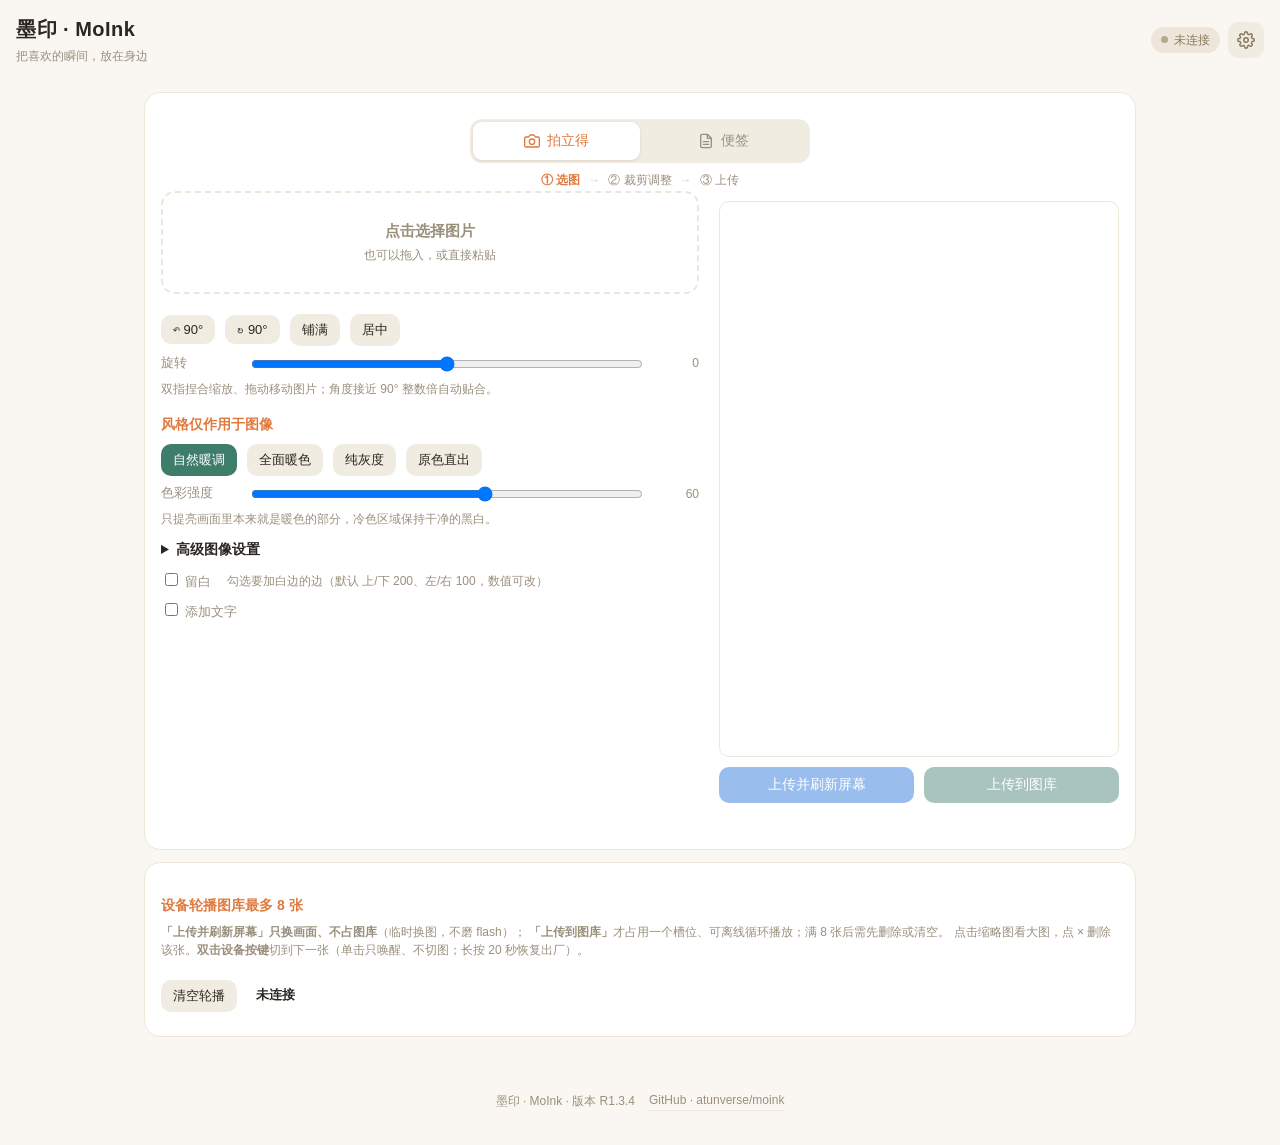
==== page/index.html @ 45a381b9 "图库大图预览新增「显示到屏幕」按钮 固件新增 POST /api/carousel/show?slot=N：校验序号后经显示队列投递， 由 display_task 异步切到指定一张（越界 404 /" ====
<!DOCTYPE html>
<html lang="zh-CN">
<head>
<meta charset="utf-8">
<meta name="viewport" content="width=device-width, initial-scale=1, viewport-fit=cover">
<meta name="moink-page-version" content="R1.3.4">
<title>墨印 · MoInk</title>
<style>
/* ===== Cropper.js v1.6.2 | MIT | https://github.com/fengyuanchen/cropperjs ===== */
/*!
 * Cropper.js v1.6.2
 * https://fengyuanchen.github.io/cropperjs
 *
 * Copyright 2015-present Chen Fengyuan
 * Released under the MIT license
 *
 * Date: 2024-04-21T07:43:02.731Z
 */.cropper-container{-webkit-touch-callout:none;direction:ltr;font-size:0;line-height:0;position:relative;-ms-touch-action:none;touch-action:none;-webkit-user-select:none;-moz-user-select:none;-ms-user-select:none;user-select:none}.cropper-container img{backface-visibility:hidden;display:block;height:100%;image-orientation:0deg;max-height:none!important;max-width:none!important;min-height:0!important;min-width:0!important;width:100%}.cropper-canvas,.cropper-crop-box,.cropper-drag-box,.cropper-modal,.cropper-wrap-box{bottom:0;left:0;position:absolute;right:0;top:0}.cropper-canvas,.cropper-wrap-box{overflow:hidden}.cropper-drag-box{background-color:#fff;opacity:0}.cropper-modal{background-color:#000;opacity:.5}.cropper-view-box{display:block;height:100%;outline:1px solid #39f;outline-color:rgba(51,153,255,.75);overflow:hidden;width:100%}.cropper-dashed{border:0 dashed #eee;display:block;opacity:.5;position:absolute}.cropper-dashed.dashed-h{border-bottom-width:1px;border-top-width:1px;height:33.33333%;left:0;top:33.33333%;width:100%}.cropper-dashed.dashed-v{border-left-width:1px;border-right-width:1px;height:100%;left:33.33333%;top:0;width:33.33333%}.cropper-center{display:block;height:0;left:50%;opacity:.75;position:absolute;top:50%;width:0}.cropper-center:after,.cropper-center:before{background-color:#eee;content:" ";display:block;position:absolute}.cropper-center:before{height:1px;left:-3px;top:0;width:7px}.cropper-center:after{height:7px;left:0;top:-3px;width:1px}.cropper-face,.cropper-line,.cropper-point{display:block;height:100%;opacity:.1;position:absolute;width:100%}.cropper-face{background-color:#fff;left:0;top:0}.cropper-line{background-color:#39f}.cropper-line.line-e{cursor:ew-resize;right:-3px;top:0;width:5px}.cropper-line.line-n{cursor:ns-resize;height:5px;left:0;top:-3px}.cropper-line.line-w{cursor:ew-resize;left:-3px;top:0;width:5px}.cropper-line.line-s{bottom:-3px;cursor:ns-resize;height:5px;left:0}.cropper-point{background-color:#39f;height:5px;opacity:.75;width:5px}.cropper-point.point-e{cursor:ew-resize;margin-top:-3px;right:-3px;top:50%}.cropper-point.point-n{cursor:ns-resize;left:50%;margin-left:-3px;top:-3px}.cropper-point.point-w{cursor:ew-resize;left:-3px;margin-top:-3px;top:50%}.cropper-point.point-s{bottom:-3px;cursor:s-resize;left:50%;margin-left:-3px}.cropper-point.point-ne{cursor:nesw-resize;right:-3px;top:-3px}.cropper-point.point-nw{cursor:nwse-resize;left:-3px;top:-3px}.cropper-point.point-sw{bottom:-3px;cursor:nesw-resize;left:-3px}.cropper-point.point-se{bottom:-3px;cursor:nwse-resize;height:20px;opacity:1;right:-3px;width:20px}@media (min-width:768px){.cropper-point.point-se{height:15px;width:15px}}@media (min-width:992px){.cropper-point.point-se{height:10px;width:10px}}@media (min-width:1200px){.cropper-point.point-se{height:5px;opacity:.75;width:5px}}.cropper-point.point-se:before{background-color:#39f;bottom:-50%;content:" ";display:block;height:200%;opacity:0;position:absolute;right:-50%;width:200%}.cropper-invisible{opacity:0}.cropper-bg{background-image:url("[data-uri]")}.cropper-hide{display:block;height:0;position:absolute;width:0}.cropper-hidden{display:none!important}.cropper-move{cursor:move}.cropper-crop{cursor:crosshair}.cropper-disabled .cropper-drag-box,.cropper-disabled .cropper-face,.cropper-disabled .cropper-line,.cropper-disabled .cropper-point{cursor:not-allowed}
:root{ --bg:#faf7f2; --card:#fff; --line:#eee6da; --ink:#2b2620; --mut:#9a8f7d;
       --acc:#e07a3f; --acc2:#3f7d6b; --ok:#2e7d4f; --err:#c0392b; }
*{ box-sizing:border-box; }
html,body{ margin:0; padding:0; }
body{ background:var(--bg); color:var(--ink);
      font-family:-apple-system,'PingFang SC','Microsoft YaHei','Noto Sans CJK SC',sans-serif;
      font-size:15px; line-height:1.55; -webkit-text-size-adjust:100%; }
header{ display:flex; align-items:center; justify-content:space-between; gap:10px;
        padding:14px 16px 8px; }
header h1{ margin:0; font-size:20px; font-weight:700; letter-spacing:.5px; }
header .sub{ margin-top:2px; font-size:12px; color:var(--mut); }
#hdrBrand{ min-width:0; }
#hdrL,#hdrR{ display:flex; align-items:center; gap:8px; min-width:0; }
.iconbtn{ width:36px; height:36px; padding:0; flex-shrink:0; display:inline-flex;
          align-items:center; justify-content:center; background:#f1ece1;
          color:#8a7a5c; border-radius:10px; }
#backBtn{ width:auto; height:36px; padding:0 14px 0 10px; gap:6px;
          background:#f1ece1; color:var(--ink); }
#backBtn b{ font-size:14px; font-weight:600; }
#conn{ display:inline-flex; align-items:center; gap:6px; padding:4px 10px;
       border-radius:99px; font-size:12px; background:#eee6da; color:#8a7a5c;
       white-space:nowrap; flex-shrink:0; }
#conn::before{ content:""; width:7px; height:7px; border-radius:50%;
               background:#b4a88f; flex-shrink:0; }
#conn.ok{ background:#e3f2e8; color:var(--ok); }
#conn.ok::before{ background:var(--ok); }
main{ max-width:640px; margin:0 auto; padding:6px 14px 40px; }
footer#appFoot{ max-width:640px; margin:0 auto; padding:2px 14px 34px;
                display:flex; align-items:center; justify-content:center; gap:14px;
                flex-wrap:wrap; font-size:12px; color:var(--mut); }
footer#appFoot b{ font-weight:400; }
footer#appFoot a{ color:var(--mut); text-decoration:none;
                  border-bottom:1px solid var(--line); padding-bottom:1px; }
footer#appFoot a:active,footer#appFoot a:hover{ color:var(--acc); border-bottom-color:var(--acc); }
.card{ background:var(--card); border:1px solid var(--line); border-radius:16px;
       padding:16px; margin:12px 0; }
.card h2{ margin:0 0 12px; font-size:16px; font-weight:700; }
.card h2 .tag{ font-size:11px; color:var(--mut); font-weight:400; margin-left:6px; }
.row{ display:flex; align-items:center; gap:10px; margin:8px 0; flex-wrap:wrap; }
.row label{ font-size:13px; color:var(--mut); min-width:56px; }
.hint{ font-size:12px; color:var(--mut); margin:6px 0; }
button{ font-family:inherit; cursor:pointer; border:none; border-radius:10px;
        background:var(--acc); color:#fff; font-size:14px; padding:9px 16px; }
button.mini{ background:#f1ece1; color:var(--ink); padding:7px 12px; font-size:13px; }
button.sec{ background:var(--acc2); }
button.danger{ background:var(--err); }
button:disabled{ opacity:.45; cursor:default; }
#modes{ display:flex; background:#f1ece1; border-radius:12px; padding:3px;
        max-width:340px; margin:10px auto 2px; }
#modes .mode{ flex:1; display:flex; align-items:center; justify-content:center; gap:7px;
              background:transparent; color:var(--mut); padding:10px 0;
              font-size:14px; border-radius:9px; }
#modes .mode.on{ background:#fff; color:var(--acc); box-shadow:0 1px 3px rgba(75,55,30,.12); }
#modes .mode svg{ flex-shrink:0; }
#steps{ display:flex; align-items:center; justify-content:center; gap:8px;
        margin:8px 0 2px; font-size:12px; color:var(--mut); flex-wrap:wrap; }
#steps span.on{ color:var(--acc); font-weight:600; }
#steps i{ font-style:normal; color:#d9cfbf; }
.infoGrid{ display:grid; grid-template-columns:1fr 1fr; gap:8px; margin:6px 0 4px; }
.infoGrid>div{ background:#faf6ee; border-radius:10px; padding:8px 11px; }
.infoGrid span{ display:block; font-size:11px; color:var(--mut); }
.infoGrid b{ font-size:13.5px; }
#editorGrid{ min-width:0; }
#editLeft,#editRight{ min-width:0; }
@media (min-width:900px){
  main{ max-width:1020px; }
  #editorGrid{ display:grid; grid-template-columns:minmax(0,1fr) 400px;
               gap:20px; align-items:start; }
  #editRight{ position:sticky; top:10px; }
  #prev{ max-width:340px; }
}
button.preset{ background:#f1ece1; color:var(--ink); padding:7px 12px; font-size:13px; }
button.preset.on{ background:var(--acc2); color:#fff; }
h3{ margin:16px 0 6px; font-size:14px; color:var(--acc); }
input[type=text],input[type=password],input[type=number],select,textarea{
  font-family:inherit; font-size:14px; border:1px solid var(--line); border-radius:10px;
  padding:8px 10px; background:#fff; color:var(--ink); }
textarea{ width:100%; min-height:84px; resize:vertical; }
input[type=range]{ flex:1; min-width:120px; }
input[type=file]{ font-size:13px; }
#drop{ position:relative; overflow:hidden; border:2px dashed var(--line); border-radius:14px;
       padding:26px 16px; text-align:center; color:var(--mut); cursor:pointer; }
#drop.has{ border-style:solid; border-color:#d9cfbf; }
#file{ position:absolute; inset:0; width:100%; height:100%; opacity:0; cursor:pointer; }
#filerow{ display:flex; align-items:center; gap:10px; margin-top:10px; }
#refile{ display:inline-block; background:#f1ece1; color:var(--ink); border-radius:10px;
         padding:7px 12px; font-size:13px; cursor:pointer; white-space:nowrap; }
#browserFallback{ display:none; }
#browserFallback.show{ display:block; }
#openBrowser{ display:block; margin:8px 0 0; border-radius:10px; padding:9px 12px;
              background:var(--acc2); color:#fff; text-align:center; text-decoration:none; font-size:13px; }
#thumb{ width:56px; height:40px; object-fit:cover; border-radius:8px; border:1px solid var(--line); }
#fname{ font-size:12px; color:var(--mut); flex:1; word-break:break-all; }
#cropWrap{ margin:10px 0; border-radius:12px; overflow:hidden; background:#eee6da; }
#cropImg{ display:block; max-width:100%; }
#prevWrap{ position:relative; width:fit-content; max-width:100%; margin:10px auto; }
#objLayer{ position:absolute; left:0; top:0; width:100%; height:100%; pointer-events:none; overflow:hidden; }
.tobj{ position:absolute; pointer-events:auto; cursor:move; white-space:pre-wrap;
       text-align:center; line-height:1.35; transform-origin:center center; touch-action:none;
       color:transparent; }
.tobj.sel{ outline:1.5px dashed var(--acc); outline-offset:2px; }
.tobj .hnd{ position:absolute; width:26px; height:26px; border-radius:50%;
            background:var(--acc); border:2px solid #fff; box-sizing:border-box;
            touch-action:none; }
.tobj .h-s{ right:-13px; bottom:-13px; cursor:nwse-resize; }
.tobj .h-r{ right:-13px; top:-13px; cursor:grab; }
.tobj .h-w{ left:-13px; bottom:-13px; cursor:ew-resize; }
.tobj .h-del{ left:-13px; top:-13px; cursor:pointer; background:#e5484d; }
.tobj .hnd::after{ font-style:normal; position:absolute; inset:0; color:#fff;
                   font-size:13px; line-height:22px; text-align:center; }
.tobj .h-s::after{ content:"\2198"; }
.tobj .h-r::after{ content:"\21BB"; font-size:15px; }
.tobj .h-w::after{ content:"\2194"; }
.tobj .h-del::after{ content:"\00D7"; font-weight:700; }
.padGrid{ display:grid; grid-template-columns:repeat(4,1fr); gap:8px; margin:6px 0; }
.padGrid label{ font-size:12.5px; color:var(--mut); display:flex; align-items:center; justify-content:center; gap:5px; background:#faf6ef; border:1px solid #eee5d8; border-radius:10px; padding:7px 4px; }
.padGrid input[type=number]{ width:100%; min-width:0; padding:5px 4px; box-sizing:border-box; }
.padGrid input[type=checkbox]{ margin:0; flex:none; }
@media (max-width:520px){ .padGrid{ grid-template-columns:repeat(2,1fr); } }
.row .pair{ display:inline-flex; align-items:center; gap:6px; white-space:nowrap; }
#prev{ display:block; width:100%; max-width:420px; margin:0 auto; border:1px solid var(--line);
       border-radius:10px; background:#fff; }
#stathint{ font-size:12px; color:var(--mut); text-align:center; margin:4px 0; }
#msg{ margin:10px 0 0; font-size:13.5px; min-height:20px; }
#msg.ok{ color:var(--ok); } #msg.err{ color:var(--err); }
body.workLocked{ overflow:hidden; touch-action:none; }
body.workLocked > :not(#workLoading){ pointer-events:none!important; user-select:none; }
#workLoading{ position:fixed; top:0; right:0; bottom:0; left:0; width:100vw; height:100vh;
              z-index:2147483647; display:none; align-items:center; justify-content:center;
              background:rgba(247,243,234,.9); -webkit-backdrop-filter:blur(2px);
              backdrop-filter:blur(2px); pointer-events:none; touch-action:none; }
#workLoading.show{ display:flex; pointer-events:auto; }
#workLoading .box{ min-width:180px; max-width:80vw; padding:18px 22px; border:1px solid var(--line);
                   border-radius:14px; background:#fff; box-shadow:0 8px 30px rgba(75,55,30,.16);
                   display:flex; align-items:center; justify-content:center; gap:12px;
                   color:var(--ink); font-size:14px; font-weight:600; }
#workLoading .spin{ width:20px; height:20px; flex:none; border:3px solid #eadfce;
                    border-top-color:var(--acc); border-radius:50%; animation:workSpin .8s linear infinite; }
@keyframes workSpin{ to{ transform:rotate(360deg); } }
@media (prefers-reduced-motion:reduce){ #workLoading .spin{ animation:none; } }
/* R1.1.3（FB-014）：设置项就地保存状态 —— 保存成功/失败都必须看得见。 */
.savestate{ display:inline-flex; align-items:center; margin:0; padding:3px 9px;
            border-radius:99px; font-size:12.5px; font-weight:700; line-height:1.35; }
.savestate:empty{ display:none; }
.savestate.busy{ background:#f1ece1; color:var(--mut); }
.savestate.ok{ background:#e3f2e8; color:var(--ok); }
.savestate.warn{ background:#fdf1dc; color:#a5701a; }
.savestate.err{ background:#fbe4e1; color:var(--err); }
#bar,#bar2{ display:none; height:8px; background:#eee6da; border-radius:99px; overflow:hidden; margin:10px 0; }
#fill,#fill2{ height:100%; width:0; background:var(--acc); border-radius:99px; transition:width .15s; }
.stat{ display:flex; justify-content:space-between; font-size:13.5px; padding:5px 0;
       border-bottom:1px dashed var(--line); }
.stat:last-child{ border-bottom:none; }
.stat b{ font-weight:600; }
.stat .k{ color:var(--mut); }
details{ margin:10px 0; }
details summary{ cursor:pointer; font-weight:600; font-size:14px; color:var(--ink); }
.slider{ display:flex; align-items:center; gap:10px; margin:6px 0; }
.slider label{ font-size:12.5px; color:var(--mut); width:78px; flex-shrink:0; }
.slider output{ font-size:12px; color:var(--mut); width:44px; text-align:right; }
.dmark{ display:inline-block; margin-left:6px; font-size:11px; color:var(--acc2);
  cursor:pointer; padding:0 3px; border-radius:3px; user-select:none; }
.dmark:hover{ background:rgba(0,0,0,.06); }
.dmark.off{ visibility:hidden; }
@media (max-width:480px){ .slider label{ width:66px; } }
.galGrid{ display:grid; grid-template-columns:repeat(8,1fr); gap:6px; margin:10px 0; }
.galCell{ position:relative; background:#f3efe6; border:1px solid #ddd; border-radius:4px;
  overflow:hidden; aspect-ratio:138/192; cursor:pointer; }
.galCell canvas{ width:100%; height:100%; display:block; image-rendering:pixelated; }
.galCell img{ width:100%; height:100%; display:block; object-fit:cover; }
.galCell.cur{ outline:2px solid var(--ok,#2e8b57); outline-offset:1px; }
.galDel{ position:absolute; top:1px; right:1px; width:14px; height:14px;
  display:flex; align-items:center; justify-content:center;
  padding:0; margin:0; line-height:1; border:0; border-radius:50%;
  box-sizing:border-box; background:rgba(0,0,0,.55); color:#fff;
  font-size:10px; cursor:pointer; }
.galDel:disabled{ opacity:.35; cursor:default; }
.galEmpty{ display:flex; align-items:center; justify-content:center; color:#c4bda9;
  font-size:10px; border:1px dashed #d5ceba; border-radius:4px; aspect-ratio:138/192; }
#prevOverlay{ position:fixed; inset:0; background:rgba(0,0,0,.85); z-index:99;
  display:flex; flex-direction:column; align-items:center; justify-content:center; gap:12px; }
#prevCanvas{ max-width:92vw; max-height:78vh; background:#fff; border-radius:4px; }
.prevBar{ display:flex; gap:10px; }
</style>
</head>
<body>
<!-- R1.3.1 大图预览层：必须在所有 <script> 之前，图库 JS 顶层绑定 $("prevClose")/$("prevOverlay") 依赖它先存在 -->
<div id="prevOverlay" style="display:none">
  <canvas id="prevCanvas"></canvas>
  <div class="prevBar">
    <button id="prevShow">显示到屏幕</button>
    <button class="mini" id="prevClose">关闭预览</button>
  </div>
  <span class="savestate" id="prevmsg"></span>
</div>

<div id="workLoading" aria-hidden="true">
  <div class="box" role="status" aria-live="polite"><span class="spin"></span><span id="workLoadingText">正在处理…</span></div>
</div>

<header>
  <div id="hdrL">
    <div id="hdrBrand">
      <h1>墨印 · MoInk</h1>
      <div class="sub">把喜欢的瞬间，放在身边</div>
    </div>
    <button class="iconbtn" id="backBtn" style="display:none" aria-label="返回创作">
      <svg width="17" height="17" viewBox="0 0 24 24" fill="none" stroke="currentColor" stroke-width="2" stroke-linecap="round" stroke-linejoin="round"><path d="M19 12H5"/><path d="M12 19l-7-7 7-7"/></svg><b>设备设置</b>
    </button>
  </div>
  <div id="hdrR">
    <div id="conn">未连接</div>
    <button class="iconbtn" id="gearBtn" aria-label="设备设置" title="设备设置">
      <svg width="18" height="18" viewBox="0 0 24 24" fill="none" stroke="currentColor" stroke-width="2" stroke-linecap="round" stroke-linejoin="round"><circle cx="12" cy="12" r="3"/><path d="M19.4 15a1.65 1.65 0 0 0 .33 1.82l.06.06a2 2 0 1 1-2.83 2.83l-.06-.06a1.65 1.65 0 0 0-1.82-.33 1.65 1.65 0 0 0-1 1.51V21a2 2 0 1 1-4 0v-.09a1.65 1.65 0 0 0-1-1.51 1.65 1.65 0 0 0-1.82.33l-.06.06a2 2 0 1 1-2.83-2.83l.06-.06a1.65 1.65 0 0 0 .33-1.82 1.65 1.65 0 0 0-1.51-1H3a2 2 0 1 1 0-4h.09a1.65 1.65 0 0 0 1.51-1 1.65 1.65 0 0 0-.33-1.82l-.06-.06a2 2 0 1 1 2.83-2.83l.06.06a1.65 1.65 0 0 0 1.82.33h.09a1.65 1.65 0 0 0 1-1.51V3a2 2 0 1 1 4 0v.09a1.65 1.65 0 0 0 1 1.51h.09a1.65 1.65 0 0 0 1.82-.33l.06-.06a2 2 0 1 1 2.83 2.83l-.06.06a1.65 1.65 0 0 0-.33 1.82v.09a1.65 1.65 0 0 0 1.51 1H21a2 2 0 1 1 0 4h-.09a1.65 1.65 0 0 0-1.51 1z"/></svg>
    </button>
  </div>
</header>

<main>

  <div id="tab-image">
  <!-- ================= 图像 ================= -->
  <section class="card">

    <div id="modes">
      <button class="mode on" data-m="0"><svg width="16" height="16" viewBox="0 0 24 24" fill="none" stroke="currentColor" stroke-width="2" stroke-linecap="round" stroke-linejoin="round"><path d="M23 19a2 2 0 0 1-2 2H3a2 2 0 0 1-2-2V8a2 2 0 0 1 2-2h4l2-3h6l2 3h4a2 2 0 0 1 2 2z"/><circle cx="12" cy="13" r="4"/></svg>拍立得</button>
      <button class="mode" data-m="1"><svg width="16" height="16" viewBox="0 0 24 24" fill="none" stroke="currentColor" stroke-width="2" stroke-linecap="round" stroke-linejoin="round"><path d="M14 2H6a2 2 0 0 0-2 2v16a2 2 0 0 0 2 2h12a2 2 0 0 0 2-2V8z"/><path d="M14 2v6h6"/><path d="M16 13H8"/><path d="M16 17H8"/></svg>便签</button>
    </div>
    <div id="steps"><span class="on">① 选图</span><i>→</i><span>② 裁剪调整</span><i>→</i><span>③ 上传</span></div>

    <div id="editorGrid"><div id="editLeft">
    <div id="pickCard">
      <div id="drop"><b>点击选择图片</b><br><span style="font-size:12px">也可以拖入，或直接粘贴</span>
        <input type="file" id="file" accept="image/*" aria-label="选择图片">
      </div>
      <div id="browserFallback">
        <div class="hint">当前弹出页无法选择照片，请转到系统自带浏览器打开192.168.4.1继续。</div>
        <a id="openBrowser" href="intent://192.168.4.1/#Intent;scheme=http;action=android.intent.action.VIEW;category=android.intent.category.BROWSABLE;S.browser_fallback_url=http%3A%2F%2F192.168.4.1%2F;end">在系统浏览器中选择照片</a>
      </div>
      <div id="filerow" style="display:none">
        <img id="thumb" alt="">
        <span id="fname"></span>
        <label id="refile" for="file">换图</label>
      </div>

      <div id="cropCard">
        <div id="cropWrap"><img id="cropImg" alt=""></div>
        <div class="row">
          <button class="mini" id="rotL">&#8630; 90&deg;</button>
          <button class="mini" id="rotStep">&#8635; 90&deg;</button>
          <button class="mini" id="cropMax">铺满</button>
          <button class="mini" id="cropCenter">居中</button>
        </div>
        <div class="slider">
          <label>旋转</label>
          <input type="range" id="rotRange" min="-180" max="180" value="0" step="1">
          <output id="o-rot">0</output>
        </div>
        <div class="hint">双指捏合缩放、拖动移动图片；角度接近 90&deg; 整数倍自动贴合。</div>
      </div>
    </div>

      <div id="styleCard">
    <h3>风格<span class="tag">仅作用于图像</span></h3>

    <div class="row" id="presets">
      <button class="preset on" data-m="natural">自然暖调</button>
      <button class="preset" data-m="adaptive">全面暖色</button>
      <button class="preset" data-m="gray">纯灰度</button>
      <button class="preset" data-m="naive">原色直出</button>
    </div>

    <div class="slider">
      <label id="coreLab">色彩强度</label>
      <input type="range" id="core" min="0" max="100" value="60">
      <output id="o-core">60</output>
    </div>
    <div class="hint" id="coreHint"></div>

    <details id="adv">
      <summary>高级图像设置</summary>
      <div class="hint" id="advnote"></div>
      <div id="ctrls"></div>
      <div class="row">
        <label>抖动</label>
        <select id="dmode">
          <option value="fs">Floyd-Steinberg</option>
          <option value="stucki">Stucki</option>
          <option value="jarvis">Jarvis</option>
          <option value="burkes">Burkes</option>
          <option value="sierra">Sierra Lite</option>
          <option value="atkinson">Atkinson</option>
          <option value="bayer">Bayer 8×8</option>
          <option value="none">无抖动</option>
        </select>
        <label>色域</label>
        <select id="space"><option value="std">标准</option><option value="linear">线性光</option><option value="srgb">sRGB</option></select>
        <label><input type="checkbox" id="levels" checked> 自动色阶</label>
      </div>
      <div class="hint" id="dmodeHint" style="margin:2px 0 6px"></div>
      <button class="mini" id="resetAdv">恢复默认参数</button>
    </details>
      </div>
      <div id="padCard" style="display:none">
        <div class="row"><label><input type="checkbox" id="padOn"> 留白</label>
          <span class="hint" style="margin:0">勾选要加白边的边（默认 上/下 200、左/右 100，数值可改）</span></div>
        <div class="padGrid" id="padGrid" style="display:none">
          <label><input type="checkbox" id="padTOn"> 上 <input type="number" id="padT" min="0" max="300" value="200"> px</label>
          <label><input type="checkbox" id="padBOn"> 下 <input type="number" id="padB" min="0" max="300" value="200"> px</label>
          <label><input type="checkbox" id="padLOn"> 左 <input type="number" id="padL" min="0" max="300" value="100"> px</label>
          <label><input type="checkbox" id="padROn"> 右 <input type="number" id="padR" min="0" max="300" value="100"> px</label>
        </div>
      </div>

      <div id="textCard">
        <div class="row" id="textOnRow" style="display:none">
          <label><input type="checkbox" id="textOn"> 添加文字</label>
        </div>
        <div id="textPanel" style="display:none">
          <textarea id="txt" autocomplete="off" placeholder="输入文字，点「＋ 添加」上屏；选中文字框后可在此直接修改"></textarea>
          <div class="row">
            <button class="mini" id="objAdd">＋ 添加</button>
            <button class="mini" id="objDel">删除所选</button>
          </div>
          <div class="hint" style="margin:2px 0 0">拖动文字调整位置；右下圆点改大小，右上圆点转方向，左下圆点调宽窄，左上红点删除</div>
          <div class="row">
            <label>字体</label>
            <select id="tFont"></select>
            <label>大小</label>
            <input type="range" id="tSize" min="16" max="220" value="48">
            <label>颜色</label>
            <select id="tColor"><option value="0">黑</option><option value="1">白</option><option value="2">黄</option><option value="3">红</option></select>
          </div>
          <div class="row">
            <label>方向</label>
            <input type="range" id="tRot" min="-180" max="180" value="0">
            <label>描边</label>
            <input type="range" id="tStroke" min="0" max="8" value="0">
            <select id="tStrokeC"><option value="1">白边</option><option value="0">黑边</option><option value="2">黄边</option><option value="3">红边</option></select>
          </div>
          <div class="row" id="objBgRow" style="display:none">
            <span class="pair"><label>文字底色</label>
            <select id="tObjBg"><option value="0">无（透明）</option><option value="1">白底</option><option value="2">黑底</option><option value="3">黄底</option><option value="4">红底</option></select></span>
            <span class="pair"><label>屏幕底色</label>
            <select id="tBg"><option value="0">白底</option><option value="1">黑底</option><option value="2">黄底</option><option value="3">红底</option></select></span>
          </div>
        </div>
      </div>

  </div><div id="editRight">
    <div id="prevWrap"><canvas id="prev" width="552" height="768"></canvas><div id="objLayer"></div></div>
    <div id="stathint"></div>
    <div class="row">
      <button class="sec" id="go" disabled style="background:#1e6fd9;color:#fff;border-color:#1e6fd9;flex:1;min-width:0">上传并刷新屏幕</button>
      <button class="sec" id="goOnly" disabled style="flex:1;min-width:0">上传到图库</button>
    </div>
    <div id="bar"><div id="fill"></div></div>
    <p id="msg"></p>
  </div></div>
  </section>

  <!-- ================= 轮播图库（R1.3.1） ================= -->
  <section class="card" id="galleryCard">
    <h3>设备轮播图库<span class="tag">最多 8 张</span></h3>
    <div class="hint"><b>「上传并刷新屏幕」只换画面、不占图库</b>（临时换图，不磨 flash）；
      <b>「上传到图库」</b>才占用一个槽位、可离线循环播放；满 8 张后需先删除或清空。
      点击缩略图看大图，点 × 删除该张。<b>双击设备按键</b>切到下一张（单击只唤醒、不切图；长按 20 秒恢复出厂）。</div>
    <div class="galGrid" id="galGrid"></div>
    <div class="row">
      <button class="mini" id="carouselClear">清空轮播</button>
      <span class="savestate" id="caromsg"></span>
    </div>
  </section>


  </div><!-- /tab-image -->

  <div id="tab-device" style="display:none">
  <!-- ================= 设备 ================= -->
  <section class="card">
    <h3 style="margin-top:0">设备信息</h3>
    <div class="infoGrid">
      <div><span>版本</span><b id="i-verD">—</b></div>
      <div><span>接口</span><b id="i-apiD">—</b></div>
      <div><span>屏幕</span><b id="i-panel">—</b></div>
      <div><span>当前热点</span><b id="i-ssid">—</b></div>
      <div><span>空闲内存</span><b id="i-heap">—</b></div>
      <div><span>电池</span><b id="i-bat">—</b></div>
      <div><span>在线设备</span><b id="i-clients">—</b></div>
      <div><span>本次唤醒</span><b id="i-wake">—</b></div>
    </div>

    <details>
      <summary>电源管理</summary>
    <div class="row">
      <label>超时</label>
      <select id="sleepSel">
        <option value="60">1 分钟</option>
        <option value="180">3 分钟</option>
        <option value="300">5 分钟</option>
        <option value="0">不超时</option>
      </select>
      <span class="hint" style="margin:0">无操作达到此时长后执行下面的动作</span>
    </div>
    <div class="row">
      <label>超时动作</label>
      <select id="actionSel">
        <option value="0">休眠</option>
        <option value="1">关机（断电）</option>
      </select>
    </div>
    <div id="sleepOpts">
      <div class="row">
        <label>自动唤醒</label>
        <select id="wakeSel">
          <option value="0">关闭</option>
          <option value="3600">每 1 小时</option>
          <option value="43200">每 12 小时</option>
          <option value="86400">每 1 天</option>
        </select>
        <span class="hint" style="margin:0">醒来开热点等人传图（3 分钟）</span>
      </div>
      <div class="row">
        <label>唤醒后切图</label>
        <span><input type="checkbox" id="wakeShow"> 定时唤醒后自动切到下一张</span>
      </div>
    </div>
    <div class="row">
      <button class="mini" id="saveSleep">保存电源设置</button>
      <span class="savestate" id="sleepmsg"></span>
    </div>
    <div class="hint">
      「关机」靠 <b>GPIO2 输出高电平自锁</b>实现：断电时把该脚拉低、切断 MOS 供电。
      <b>板上没有自锁电路就无法真正断电</b>（会退回休眠）。超时设为「不超时」时两个动作都不执行。
    </div>
    </details>

    <details>
      <summary>热点设置</summary>
    <div class="row">
      <label>热点名</label>
      <input type="text" id="apSsid" maxlength="32" placeholder="留空 = MoInk-XXXX">
    </div>
    <div class="row">
      <label>密码</label>
      <input type="password" id="apPass" maxlength="64" placeholder="留空 = 开放">
    </div>
    <div class="row" id="apClearRow" style="display:none">
      <label>清除密码</label>
      <span><input type="checkbox" id="apClearPw"> 改为开放热点（与上方密码二选一）</span>
    </div>
    <div class="row">
      <label>WiFi 功率</label>
      <select id="wifiPwrSel">
        <option value="0">高（18dBm）</option>
        <option value="1">中（10dBm）</option>
        <option value="2">低（8.5dBm，默认）</option>
      </select>
      <span class="hint" style="margin:0">连不上 / 传输不稳时调高</span>
    </div>
    <div class="row"><button class="mini" id="saveAp">保存热点设置</button><span class="savestate" id="apmsg"></span></div>
    </details>

    <details>
      <summary>屏幕设置</summary>
    <div class="row">
      <label>屏幕</label>
      <select id="panelSel"><option value="0">A0</option><option value="1">A1</option></select>
    </div>
    <div class="row"><label><input type="checkbox" id="hflip"> 左右镜像</label></div>
    <div class="row"><button class="mini" id="savePanel">保存</button><span class="savestate" id="panelmsg"></span></div>
    </details>

    <details>
      <summary>GPIO 设置</summary>
    <div class="row">
      <label>接法</label>
      <select id="gpioPreset">
        <option value="0">默认</option>
        <option value="1">排线</option>
        <option value="2">整合板</option>
        <option value="3">自定义</option>
      </select>
    </div>
    <div id="gpioCustom" style="display:none">
      <div class="hint" style="margin:2px 0 6px">逐项选引脚：已被其它项占用的 IO 会自动从下拉里去掉。电池 ADC 只能选 GPIO0–4，唤醒键只能选 GPIO0–5。</div>
      <div class="row"><label>电池 ADC</label><select class="gpin"></select></div>
      <div class="row"><label>唤醒键</label><select class="gpin"></select></div>
      <div class="row"><label>SCK</label><select class="gpin"></select></div>
      <div class="row"><label>MOSI</label><select class="gpin"></select></div>
      <div class="row"><label>CS</label><select class="gpin"></select></div>
      <div class="row"><label>DC</label><select class="gpin"></select></div>
      <div class="row"><label>RST</label><select class="gpin"></select></div>
      <div class="row"><label>BUSY</label><select class="gpin"></select></div>
    </div>
    <div class="row">
      <button class="mini" id="saveGpio">保存</button>
      <button class="mini" id="saveGpioReboot">保存并重启</button>
      <span class="savestate" id="gpiomsg"></span>
    </div>
    <div class="hint">引脚改动<b>需重启才生效</b>（SPI 总线按引脚在启动时初始化）。改错导致屏不亮时，按住唤醒键 20 秒可恢复出厂。</div>
    </details>

    <details>
      <summary>系统维护与升级</summary>
      <div class="row"><b style="font-size:13px">① 升级（固件或控制页）</b></div>
      <input type="file" id="upFile" accept=".bin,.html,.htm" style="width:100%;font-size:13px">
      <div class="row"><button class="mini" id="upGo">上传并升级</button><span class="savestate" id="upmsg"></span></div>
      <div class="hint">选好文件直接上传，类型自动识别：<b>.bin</b> = 固件升级（控制页一并更新、设置重置、热点名与密码保留、设备自动重启）；<b>.html</b> = 只更新控制页（不重启）。</div>
      <div class="row" style="margin-top:12px">
        <button class="mini" id="webClear">恢复内置页面</button>
      </div>
      <div class="row" style="margin-top:14px"><b style="font-size:13px">② 其它</b></div>
      <div class="row">
        <button class="mini" id="clearBtn">清理残影</button>
        <button class="mini" id="saveOffline" style="display:none">下载离线客户端</button>
      </div>
      <div class="hint">清理残影 = 2 次黑白全屏闪刷（约 40~60 秒）。</div>
      <div id="otabar"><div id="bar2"><div id="fill2"></div></div></div>
      <p id="otamsg" class="hint"></p>
    </details>

    <button class="danger" id="factory" style="width:100%;margin-top:12px">恢复出厂设置</button>
  </section>
  </div><!-- /tab-device -->

</main>

<footer id="appFoot">
  <span>墨印 · MoInk<b id="footVer"></b></span>
  <a href="https://github.com/atunverse/moink" target="_blank" rel="noopener noreferrer">GitHub · atunverse/moink</a>
</footer>
<script>
(function(){var m=document.querySelector('meta[name="moink-page-version"]');
var e=document.getElementById("footVer");
if(m&&m.content&&e){ e.textContent=" · 版本 "+m.content; }})();
</script>

<script>
/* ===== Cropper.js v1.6.2 | MIT | https://github.com/fengyuanchen/cropperjs ===== */
/*!
 * Cropper.js v1.6.2
 * https://fengyuanchen.github.io/cropperjs
 *
 * Copyright 2015-present Chen Fengyuan
 * Released under the MIT license
 *
 * Date: 2024-04-21T07:43:05.335Z
 */
!function(t,e){"object"==typeof exports&&"undefined"!=typeof module?module.exports=e():"function"==typeof define&&define.amd?define(e):(t="undefined"!=typeof globalThis?globalThis:t||self).Cropper=e()}(this,function(){"use strict";function C(e,t){var i,a=Object.keys(e);return Object.getOwnPropertySymbols&&(i=Object.getOwnPropertySymbols(e),t&&(i=i.filter(function(t){return Object.getOwnPropertyDescriptor(e,t).enumerable})),a.push.apply(a,i)),a}function S(a){for(var t=1;t<arguments.length;t++){var n=null!=arguments[t]?arguments[t]:{};t%2?C(Object(n),!0).forEach(function(t){var e,i;e=a,i=n[t=t],(t=D(t))in e?Object.defineProperty(e,t,{value:i,enumerable:!0,configurable:!0,writable:!0}):e[t]=i}):Object.getOwnPropertyDescriptors?Object.defineProperties(a,Object.getOwnPropertyDescriptors(n)):C(Object(n)).forEach(function(t){Object.defineProperty(a,t,Object.getOwnPropertyDescriptor(n,t))})}return a}function D(t){t=function(t,e){if("object"!=typeof t||!t)return t;var i=t[Symbol.toPrimitive];if(void 0===i)return("string"===e?String:Number)(t);if("object"!=typeof(i=i.call(t,e||"default")))return i;throw new TypeError("@@toPrimitive must return a primitive value.")}(t,"string");return"symbol"==typeof t?t:t+""}function j(t){return(j="function"==typeof Symbol&&"symbol"==typeof Symbol.iterator?function(t){return typeof t}:function(t){return t&&"function"==typeof Symbol&&t.constructor===Symbol&&t!==Symbol.prototype?"symbol":typeof t})(t)}function A(t,e){for(var i=0;i<e.length;i++){var a=e[i];a.enumerable=a.enumerable||!1,a.configurable=!0,"value"in a&&(a.writable=!0),Object.defineProperty(t,D(a.key),a)}}function P(t){return function(t){if(Array.isArray(t))return a(t)}(t)||function(t){if("undefined"!=typeof Symbol&&null!=t[Symbol.iterator]||null!=t["@@iterator"])return Array.from(t)}(t)||function(t,e){var i;if(t)return"string"==typeof t?a(t,e):"Map"===(i="Object"===(i=Object.prototype.toString.call(t).slice(8,-1))&&t.constructor?t.constructor.name:i)||"Set"===i?Array.from(t):"Arguments"===i||/^(?:Ui|I)nt(?:8|16|32)(?:Clamped)?Array$/.test(i)?a(t,e):void 0}(t)||function(){throw new TypeError("Invalid attempt to spread non-iterable instance.\nIn order to be iterable, non-array objects must have a [Symbol.iterator]() method.")}()}function a(t,e){(null==e||e>t.length)&&(e=t.length);for(var i=0,a=new Array(e);i<e;i++)a[i]=t[i];return a}var t="undefined"!=typeof window&&void 0!==window.document,h=t?window:{},e=!(!t||!h.document.documentElement)&&"ontouchstart"in h.document.documentElement,i=t&&"PointerEvent"in h,c="cropper",I="all",U="crop",q="move",$="zoom",B="e",k="w",O="s",T="n",E="ne",W="nw",H="se",N="sw",Q="".concat(c,"-crop"),K="".concat(c,"-disabled"),L="".concat(c,"-hidden"),Z="".concat(c,"-hide"),G="".concat(c,"-invisible"),n="".concat(c,"-modal"),V="".concat(c,"-move"),d="".concat(c,"Action"),m="".concat(c,"Preview"),F="crop",J="move",_="none",tt="crop",et="cropend",it="cropmove",at="cropstart",nt="dblclick",ot=i?"pointerdown":e?"touchstart":"mousedown",ht=i?"pointermove":e?"touchmove":"mousemove",rt=i?"pointerup pointercancel":e?"touchend touchcancel":"mouseup",st="zoom",ct="image/jpeg",dt=/^e|w|s|n|se|sw|ne|nw|all|crop|move|zoom$/,lt=/^data:/,pt=/^data:image\/jpeg;base64,/,mt=/^img|canvas$/i,ut={viewMode:0,dragMode:F,initialAspectRatio:NaN,aspectRatio:NaN,data:null,preview:"",responsive:!0,restore:!0,checkCrossOrigin:!0,checkOrientation:!0,modal:!0,guides:!0,center:!0,highlight:!0,background:!0,autoCrop:!0,autoCropArea:.8,movable:!0,rotatable:!0,scalable:!0,zoomable:!0,zoomOnTouch:!0,zoomOnWheel:!0,wheelZoomRatio:.1,cropBoxMovable:!0,cropBoxResizable:!0,toggleDragModeOnDblclick:!0,minCanvasWidth:0,minCanvasHeight:0,minCropBoxWidth:0,minCropBoxHeight:0,minContainerWidth:200,minContainerHeight:100,ready:null,cropstart:null,cropmove:null,cropend:null,crop:null,zoom:null},gt=Number.isNaN||h.isNaN;function p(t){return"number"==typeof t&&!gt(t)}function ft(t){return 0<t&&t<1/0}function vt(t){return void 0===t}function o(t){return"object"===j(t)&&null!==t}var wt=Object.prototype.hasOwnProperty;function u(t){if(!o(t))return!1;try{var e=t.constructor,i=e.prototype;return e&&i&&wt.call(i,"isPrototypeOf")}catch(t){return!1}}function l(t){return"function"==typeof t}var bt=Array.prototype.slice;function yt(t){return Array.from?Array.from(t):bt.call(t)}function z(i,a){return i&&l(a)&&(Array.isArray(i)||p(i.length)?yt(i).forEach(function(t,e){a.call(i,t,e,i)}):o(i)&&Object.keys(i).forEach(function(t){a.call(i,i[t],t,i)})),i}var g=Object.assign||function(i){for(var t=arguments.length,e=new Array(1<t?t-1:0),a=1;a<t;a++)e[a-1]=arguments[a];return o(i)&&0<e.length&&e.forEach(function(e){o(e)&&Object.keys(e).forEach(function(t){i[t]=e[t]})}),i},xt=/\.\d*(?:0|9){12}\d*$/;function Y(t,e){e=1<arguments.length&&void 0!==e?e:1e11;return xt.test(t)?Math.round(t*e)/e:t}var Mt=/^width|height|left|top|marginLeft|marginTop$/;function f(t,e){var i=t.style;z(e,function(t,e){Mt.test(e)&&p(t)&&(t="".concat(t,"px")),i[e]=t})}function v(t,e){var i;e&&(p(t.length)?z(t,function(t){v(t,e)}):t.classList?t.classList.add(e):(i=t.className.trim())?i.indexOf(e)<0&&(t.className="".concat(i," ").concat(e)):t.className=e)}function X(t,e){e&&(p(t.length)?z(t,function(t){X(t,e)}):t.classList?t.classList.remove(e):0<=t.className.indexOf(e)&&(t.className=t.className.replace(e,"")))}function r(t,e,i){e&&(p(t.length)?z(t,function(t){r(t,e,i)}):(i?v:X)(t,e))}var Ct=/([a-z\d])([A-Z])/g;function Dt(t){return t.replace(Ct,"$1-$2").toLowerCase()}function Bt(t,e){return o(t[e])?t[e]:t.dataset?t.dataset[e]:t.getAttribute("data-".concat(Dt(e)))}function w(t,e,i){o(i)?t[e]=i:t.dataset?t.dataset[e]=i:t.setAttribute("data-".concat(Dt(e)),i)}var kt,Ot,Tt=/\s\s*/,Et=(Ot=!1,t&&(kt=!1,i=function(){},e=Object.defineProperty({},"once",{get:function(){return Ot=!0,kt},set:function(t){kt=t}}),h.addEventListener("test",i,e),h.removeEventListener("test",i,e)),Ot);function s(i,t,a,e){var n=3<arguments.length&&void 0!==e?e:{},o=a;t.trim().split(Tt).forEach(function(t){var e;Et||(e=i.listeners)&&e[t]&&e[t][a]&&(o=e[t][a],delete e[t][a],0===Object.keys(e[t]).length&&delete e[t],0===Object.keys(e).length)&&delete i.listeners,i.removeEventListener(t,o,n)})}function b(o,t,h,e){var r=3<arguments.length&&void 0!==e?e:{},s=h;t.trim().split(Tt).forEach(function(a){var t,n;r.once&&!Et&&(t=o.listeners,s=function(){delete n[a][h],o.removeEventListener(a,s,r);for(var t=arguments.length,e=new Array(t),i=0;i<t;i++)e[i]=arguments[i];h.apply(o,e)},(n=void 0===t?{}:t)[a]||(n[a]={}),n[a][h]&&o.removeEventListener(a,n[a][h],r),n[a][h]=s,o.listeners=n),o.addEventListener(a,s,r)})}function y(t,e,i){var a;return l(Event)&&l(CustomEvent)?a=new CustomEvent(e,{detail:i,bubbles:!0,cancelable:!0}):(a=document.createEvent("CustomEvent")).initCustomEvent(e,!0,!0,i),t.dispatchEvent(a)}function Wt(t){t=t.getBoundingClientRect();return{left:t.left+(window.pageXOffset-document.documentElement.clientLeft),top:t.top+(window.pageYOffset-document.documentElement.clientTop)}}var Ht=h.location,Nt=/^(\w+:)\/\/([^:/?#]*):?(\d*)/i;function Lt(t){t=t.match(Nt);return null!==t&&(t[1]!==Ht.protocol||t[2]!==Ht.hostname||t[3]!==Ht.port)}function zt(t){var e="timestamp=".concat((new Date).getTime());return t+(-1===t.indexOf("?")?"?":"&")+e}function x(t){var e=t.rotate,i=t.scaleX,a=t.scaleY,n=t.translateX,t=t.translateY,o=[],n=(p(n)&&0!==n&&o.push("translateX(".concat(n,"px)")),p(t)&&0!==t&&o.push("translateY(".concat(t,"px)")),p(e)&&0!==e&&o.push("rotate(".concat(e,"deg)")),p(i)&&1!==i&&o.push("scaleX(".concat(i,")")),p(a)&&1!==a&&o.push("scaleY(".concat(a,")")),o.length?o.join(" "):"none");return{WebkitTransform:n,msTransform:n,transform:n}}function M(t,e){var i=t.pageX,t=t.pageY,a={endX:i,endY:t};return e?a:S({startX:i,startY:t},a)}function R(t,e){var i,a=t.aspectRatio,n=t.height,t=t.width,e=1<arguments.length&&void 0!==e?e:"contain",o=ft(t),h=ft(n);return o&&h?(i=n*a,"contain"===e&&t<i||"cover"===e&&i<t?n=t/a:t=n*a):o?n=t/a:h&&(t=n*a),{width:t,height:n}}var Yt=String.fromCharCode;var Xt=/^data:.*,/;function Rt(t){var e,i,a,n,o,h,r,s=new DataView(t);try{if(255===s.getUint8(0)&&216===s.getUint8(1))for(var c=s.byteLength,d=2;d+1<c;){if(255===s.getUint8(d)&&225===s.getUint8(d+1)){i=d;break}d+=1}if(a=i&&(n=i+10,"Exif"===function(t,e,i){var a="";i+=e;for(var n=e;n<i;n+=1)a+=Yt(t.getUint8(n));return a}(s,i+4,4))&&((r=18761===(o=s.getUint16(n)))||19789===o)&&42===s.getUint16(n+2,r)&&8<=(h=s.getUint32(n+4,r))?n+h:a)for(var l,p=s.getUint16(a,r),m=0;m<p;m+=1)if(l=a+12*m+2,274===s.getUint16(l,r)){l+=8,e=s.getUint16(l,r),s.setUint16(l,1,r);break}}catch(t){e=1}return e}var t={render:function(){this.initContainer(),this.initCanvas(),this.initCropBox(),this.renderCanvas(),this.cropped&&this.renderCropBox()},initContainer:function(){var t=this.element,e=this.options,i=this.container,a=this.cropper,n=Number(e.minContainerWidth),e=Number(e.minContainerHeight),n=(v(a,L),X(t,L),{width:Math.max(i.offsetWidth,0<=n?n:200),height:Math.max(i.offsetHeight,0<=e?e:100)});f(a,{width:(this.containerData=n).width,height:n.height}),v(t,L),X(a,L)},initCanvas:function(){var t=this.containerData,e=this.imageData,i=this.options.viewMode,a=Math.abs(e.rotate)%180==90,n=a?e.naturalHeight:e.naturalWidth,a=a?e.naturalWidth:e.naturalHeight,e=n/a,o=t.width,h=t.height,e=(t.height*e>t.width?3===i?o=t.height*e:h=t.width/e:3===i?h=t.width/e:o=t.height*e,{aspectRatio:e,naturalWidth:n,naturalHeight:a,width:o,height:h});this.canvasData=e,this.limited=1===i||2===i,this.limitCanvas(!0,!0),e.width=Math.min(Math.max(e.width,e.minWidth),e.maxWidth),e.height=Math.min(Math.max(e.height,e.minHeight),e.maxHeight),e.left=(t.width-e.width)/2,e.top=(t.height-e.height)/2,e.oldLeft=e.left,e.oldTop=e.top,this.initialCanvasData=g({},e)},limitCanvas:function(t,e){var i=this.options,a=this.containerData,n=this.canvasData,o=this.cropBoxData,h=i.viewMode,r=n.aspectRatio,s=this.cropped&&o;t&&(t=Number(i.minCanvasWidth)||0,i=Number(i.minCanvasHeight)||0,1<h?(t=Math.max(t,a.width),i=Math.max(i,a.height),3===h&&(t<i*r?t=i*r:i=t/r)):0<h&&(t?t=Math.max(t,s?o.width:0):i?i=Math.max(i,s?o.height:0):s&&((t=o.width)<(i=o.height)*r?t=i*r:i=t/r)),t=(r=R({aspectRatio:r,width:t,height:i})).width,i=r.height,n.minWidth=t,n.minHeight=i,n.maxWidth=1/0,n.maxHeight=1/0),e&&((s?0:1)<h?(r=a.width-n.width,t=a.height-n.height,n.minLeft=Math.min(0,r),n.minTop=Math.min(0,t),n.maxLeft=Math.max(0,r),n.maxTop=Math.max(0,t),s&&this.limited&&(n.minLeft=Math.min(o.left,o.left+(o.width-n.width)),n.minTop=Math.min(o.top,o.top+(o.height-n.height)),n.maxLeft=o.left,n.maxTop=o.top,2===h)&&(n.width>=a.width&&(n.minLeft=Math.min(0,r),n.maxLeft=Math.max(0,r)),n.height>=a.height)&&(n.minTop=Math.min(0,t),n.maxTop=Math.max(0,t))):(n.minLeft=-n.width,n.minTop=-n.height,n.maxLeft=a.width,n.maxTop=a.height))},renderCanvas:function(t,e){var i,a,n,o,h=this.canvasData,r=this.imageData;e&&(e={width:r.naturalWidth*Math.abs(r.scaleX||1),height:r.naturalHeight*Math.abs(r.scaleY||1),degree:r.rotate||0},r=e.width,o=e.height,e=e.degree,i=90==(e=Math.abs(e)%180)?{width:o,height:r}:(a=e%90*Math.PI/180,i=Math.sin(a),n=r*(a=Math.cos(a))+o*i,r=r*i+o*a,90<e?{width:r,height:n}:{width:n,height:r}),a=h.width*((o=i.width)/h.naturalWidth),n=h.height*((e=i.height)/h.naturalHeight),h.left-=(a-h.width)/2,h.top-=(n-h.height)/2,h.width=a,h.height=n,h.aspectRatio=o/e,h.naturalWidth=o,h.naturalHeight=e,this.limitCanvas(!0,!1)),(h.width>h.maxWidth||h.width<h.minWidth)&&(h.left=h.oldLeft),(h.height>h.maxHeight||h.height<h.minHeight)&&(h.top=h.oldTop),h.width=Math.min(Math.max(h.width,h.minWidth),h.maxWidth),h.height=Math.min(Math.max(h.height,h.minHeight),h.maxHeight),this.limitCanvas(!1,!0),h.left=Math.min(Math.max(h.left,h.minLeft),h.maxLeft),h.top=Math.min(Math.max(h.top,h.minTop),h.maxTop),h.oldLeft=h.left,h.oldTop=h.top,f(this.canvas,g({width:h.width,height:h.height},x({translateX:h.left,translateY:h.top}))),this.renderImage(t),this.cropped&&this.limited&&this.limitCropBox(!0,!0)},renderImage:function(t){var e=this.canvasData,i=this.imageData,a=i.naturalWidth*(e.width/e.naturalWidth),n=i.naturalHeight*(e.height/e.naturalHeight);g(i,{width:a,height:n,left:(e.width-a)/2,top:(e.height-n)/2}),f(this.image,g({width:i.width,height:i.height},x(g({translateX:i.left,translateY:i.top},i)))),t&&this.output()},initCropBox:function(){var t=this.options,e=this.canvasData,i=t.aspectRatio||t.initialAspectRatio,t=Number(t.autoCropArea)||.8,a={width:e.width,height:e.height};i&&(e.height*i>e.width?a.height=a.width/i:a.width=a.height*i),this.cropBoxData=a,this.limitCropBox(!0,!0),a.width=Math.min(Math.max(a.width,a.minWidth),a.maxWidth),a.height=Math.min(Math.max(a.height,a.minHeight),a.maxHeight),a.width=Math.max(a.minWidth,a.width*t),a.height=Math.max(a.minHeight,a.height*t),a.left=e.left+(e.width-a.width)/2,a.top=e.top+(e.height-a.height)/2,a.oldLeft=a.left,a.oldTop=a.top,this.initialCropBoxData=g({},a)},limitCropBox:function(t,e){var i,a,n=this.options,o=this.containerData,h=this.canvasData,r=this.cropBoxData,s=this.limited,c=n.aspectRatio;t&&(t=Number(n.minCropBoxWidth)||0,n=Number(n.minCropBoxHeight)||0,i=s?Math.min(o.width,h.width,h.width+h.left,o.width-h.left):o.width,a=s?Math.min(o.height,h.height,h.height+h.top,o.height-h.top):o.height,t=Math.min(t,o.width),n=Math.min(n,o.height),c&&(t&&n?t<n*c?n=t/c:t=n*c:t?n=t/c:n&&(t=n*c),i<a*c?a=i/c:i=a*c),r.minWidth=Math.min(t,i),r.minHeight=Math.min(n,a),r.maxWidth=i,r.maxHeight=a),e&&(s?(r.minLeft=Math.max(0,h.left),r.minTop=Math.max(0,h.top),r.maxLeft=Math.min(o.width,h.left+h.width)-r.width,r.maxTop=Math.min(o.height,h.top+h.height)-r.height):(r.minLeft=0,r.minTop=0,r.maxLeft=o.width-r.width,r.maxTop=o.height-r.height))},renderCropBox:function(){var t=this.options,e=this.containerData,i=this.cropBoxData;(i.width>i.maxWidth||i.width<i.minWidth)&&(i.left=i.oldLeft),(i.height>i.maxHeight||i.height<i.minHeight)&&(i.top=i.oldTop),i.width=Math.min(Math.max(i.width,i.minWidth),i.maxWidth),i.height=Math.min(Math.max(i.height,i.minHeight),i.maxHeight),this.limitCropBox(!1,!0),i.left=Math.min(Math.max(i.left,i.minLeft),i.maxLeft),i.top=Math.min(Math.max(i.top,i.minTop),i.maxTop),i.oldLeft=i.left,i.oldTop=i.top,t.movable&&t.cropBoxMovable&&w(this.face,d,i.width>=e.width&&i.height>=e.height?q:I),f(this.cropBox,g({width:i.width,height:i.height},x({translateX:i.left,translateY:i.top}))),this.cropped&&this.limited&&this.limitCanvas(!0,!0),this.disabled||this.output()},output:function(){this.preview(),y(this.element,tt,this.getData())}},i={initPreview:function(){var t=this.element,i=this.crossOrigin,e=this.options.preview,a=i?this.crossOriginUrl:this.url,n=t.alt||"The image to preview",o=document.createElement("img");i&&(o.crossOrigin=i),o.src=a,o.alt=n,this.viewBox.appendChild(o),this.viewBoxImage=o,e&&("string"==typeof(o=e)?o=t.ownerDocument.querySelectorAll(e):e.querySelector&&(o=[e]),z(this.previews=o,function(t){var e=document.createElement("img");w(t,m,{width:t.offsetWidth,height:t.offsetHeight,html:t.innerHTML}),i&&(e.crossOrigin=i),e.src=a,e.alt=n,e.style.cssText='display:block;width:100%;height:auto;min-width:0!important;min-height:0!important;max-width:none!important;max-height:none!important;image-orientation:0deg!important;"',t.innerHTML="",t.appendChild(e)}))},resetPreview:function(){z(this.previews,function(e){var i=Bt(e,m),i=(f(e,{width:i.width,height:i.height}),e.innerHTML=i.html,e),e=m;if(o(i[e]))try{delete i[e]}catch(t){i[e]=void 0}else if(i.dataset)try{delete i.dataset[e]}catch(t){i.dataset[e]=void 0}else i.removeAttribute("data-".concat(Dt(e)))})},preview:function(){var h=this.imageData,t=this.canvasData,e=this.cropBoxData,r=e.width,s=e.height,c=h.width,d=h.height,l=e.left-t.left-h.left,p=e.top-t.top-h.top;this.cropped&&!this.disabled&&(f(this.viewBoxImage,g({width:c,height:d},x(g({translateX:-l,translateY:-p},h)))),z(this.previews,function(t){var e=Bt(t,m),i=e.width,e=e.height,a=i,n=e,o=1;r&&(n=s*(o=i/r)),s&&e<n&&(a=r*(o=e/s),n=e),f(t,{width:a,height:n}),f(t.getElementsByTagName("img")[0],g({width:c*o,height:d*o},x(g({translateX:-l*o,translateY:-p*o},h))))}))}},e={bind:function(){var t=this.element,e=this.options,i=this.cropper;l(e.cropstart)&&b(t,at,e.cropstart),l(e.cropmove)&&b(t,it,e.cropmove),l(e.cropend)&&b(t,et,e.cropend),l(e.crop)&&b(t,tt,e.crop),l(e.zoom)&&b(t,st,e.zoom),b(i,ot,this.onCropStart=this.cropStart.bind(this)),e.zoomable&&e.zoomOnWheel&&b(i,"wheel",this.onWheel=this.wheel.bind(this),{passive:!1,capture:!0}),e.toggleDragModeOnDblclick&&b(i,nt,this.onDblclick=this.dblclick.bind(this)),b(t.ownerDocument,ht,this.onCropMove=this.cropMove.bind(this)),b(t.ownerDocument,rt,this.onCropEnd=this.cropEnd.bind(this)),e.responsive&&b(window,"resize",this.onResize=this.resize.bind(this))},unbind:function(){var t=this.element,e=this.options,i=this.cropper;l(e.cropstart)&&s(t,at,e.cropstart),l(e.cropmove)&&s(t,it,e.cropmove),l(e.cropend)&&s(t,et,e.cropend),l(e.crop)&&s(t,tt,e.crop),l(e.zoom)&&s(t,st,e.zoom),s(i,ot,this.onCropStart),e.zoomable&&e.zoomOnWheel&&s(i,"wheel",this.onWheel,{passive:!1,capture:!0}),e.toggleDragModeOnDblclick&&s(i,nt,this.onDblclick),s(t.ownerDocument,ht,this.onCropMove),s(t.ownerDocument,rt,this.onCropEnd),e.responsive&&s(window,"resize",this.onResize)}},St={resize:function(){var t,e,i,a,n,o,h;this.disabled||(t=this.options,a=this.container,e=this.containerData,i=a.offsetWidth/e.width,a=a.offsetHeight/e.height,1!=(n=Math.abs(i-1)>Math.abs(a-1)?i:a)&&(t.restore&&(o=this.getCanvasData(),h=this.getCropBoxData()),this.render(),t.restore)&&(this.setCanvasData(z(o,function(t,e){o[e]=t*n})),this.setCropBoxData(z(h,function(t,e){h[e]=t*n}))))},dblclick:function(){var t,e;this.disabled||this.options.dragMode===_||this.setDragMode((t=this.dragBox,e=Q,(t.classList?t.classList.contains(e):-1<t.className.indexOf(e))?J:F))},wheel:function(t){var e=this,i=Number(this.options.wheelZoomRatio)||.1,a=1;this.disabled||(t.preventDefault(),this.wheeling)||(this.wheeling=!0,setTimeout(function(){e.wheeling=!1},50),t.deltaY?a=0<t.deltaY?1:-1:t.wheelDelta?a=-t.wheelDelta/120:t.detail&&(a=0<t.detail?1:-1),this.zoom(-a*i,t))},cropStart:function(t){var e,i=t.buttons,a=t.button;this.disabled||("mousedown"===t.type||"pointerdown"===t.type&&"mouse"===t.pointerType)&&(p(i)&&1!==i||p(a)&&0!==a||t.ctrlKey)||(i=this.options,e=this.pointers,t.changedTouches?z(t.changedTouches,function(t){e[t.identifier]=M(t)}):e[t.pointerId||0]=M(t),a=1<Object.keys(e).length&&i.zoomable&&i.zoomOnTouch?$:Bt(t.target,d),dt.test(a)&&!1!==y(this.element,at,{originalEvent:t,action:a})&&(t.preventDefault(),this.action=a,this.cropping=!1,a===U)&&(this.cropping=!0,v(this.dragBox,n)))},cropMove:function(t){var e,i=this.action;!this.disabled&&i&&(e=this.pointers,t.preventDefault(),!1!==y(this.element,it,{originalEvent:t,action:i}))&&(t.changedTouches?z(t.changedTouches,function(t){g(e[t.identifier]||{},M(t,!0))}):g(e[t.pointerId||0]||{},M(t,!0)),this.change(t))},cropEnd:function(t){var e,i;this.disabled||(e=this.action,i=this.pointers,t.changedTouches?z(t.changedTouches,function(t){delete i[t.identifier]}):delete i[t.pointerId||0],e&&(t.preventDefault(),Object.keys(i).length||(this.action=""),this.cropping&&(this.cropping=!1,r(this.dragBox,n,this.cropped&&this.options.modal)),y(this.element,et,{originalEvent:t,action:e})))}},jt={change:function(t){function e(t){switch(t){case B:f+D.x>y&&(D.x=y-f);break;case k:p+D.x<w&&(D.x=w-p);break;case T:m+D.y<b&&(D.y=b-m);break;case O:v+D.y>x&&(D.y=x-v)}}var i,a,o,n=this.options,h=this.canvasData,r=this.containerData,s=this.cropBoxData,c=this.pointers,d=this.action,l=n.aspectRatio,p=s.left,m=s.top,u=s.width,g=s.height,f=p+u,v=m+g,w=0,b=0,y=r.width,x=r.height,M=!0,C=(!l&&t.shiftKey&&(l=u&&g?u/g:1),this.limited&&(w=s.minLeft,b=s.minTop,y=w+Math.min(r.width,h.width,h.left+h.width),x=b+Math.min(r.height,h.height,h.top+h.height)),c[Object.keys(c)[0]]),D={x:C.endX-C.startX,y:C.endY-C.startY};switch(d){case I:p+=D.x,m+=D.y;break;case B:0<=D.x&&(y<=f||l&&(m<=b||x<=v))?M=!1:(e(B),(u+=D.x)<0&&(d=k,p-=u=-u),l&&(m+=(s.height-(g=u/l))/2));break;case T:D.y<=0&&(m<=b||l&&(p<=w||y<=f))?M=!1:(e(T),g-=D.y,m+=D.y,g<0&&(d=O,m-=g=-g),l&&(p+=(s.width-(u=g*l))/2));break;case k:D.x<=0&&(p<=w||l&&(m<=b||x<=v))?M=!1:(e(k),u-=D.x,p+=D.x,u<0&&(d=B,p-=u=-u),l&&(m+=(s.height-(g=u/l))/2));break;case O:0<=D.y&&(x<=v||l&&(p<=w||y<=f))?M=!1:(e(O),(g+=D.y)<0&&(d=T,m-=g=-g),l&&(p+=(s.width-(u=g*l))/2));break;case E:if(l){if(D.y<=0&&(m<=b||y<=f)){M=!1;break}e(T),g-=D.y,m+=D.y,u=g*l}else e(T),e(B),!(0<=D.x)||f<y?u+=D.x:D.y<=0&&m<=b&&(M=!1),(!(D.y<=0)||b<m)&&(g-=D.y,m+=D.y);u<0&&g<0?(d=N,m-=g=-g,p-=u=-u):u<0?(d=W,p-=u=-u):g<0&&(d=H,m-=g=-g);break;case W:if(l){if(D.y<=0&&(m<=b||p<=w)){M=!1;break}e(T),g-=D.y,m+=D.y,p+=s.width-(u=g*l)}else e(T),e(k),!(D.x<=0)||w<p?(u-=D.x,p+=D.x):D.y<=0&&m<=b&&(M=!1),(!(D.y<=0)||b<m)&&(g-=D.y,m+=D.y);u<0&&g<0?(d=H,m-=g=-g,p-=u=-u):u<0?(d=E,p-=u=-u):g<0&&(d=N,m-=g=-g);break;case N:if(l){if(D.x<=0&&(p<=w||x<=v)){M=!1;break}e(k),u-=D.x,p+=D.x,g=u/l}else e(O),e(k),!(D.x<=0)||w<p?(u-=D.x,p+=D.x):0<=D.y&&x<=v&&(M=!1),(!(0<=D.y)||v<x)&&(g+=D.y);u<0&&g<0?(d=E,m-=g=-g,p-=u=-u):u<0?(d=H,p-=u=-u):g<0&&(d=W,m-=g=-g);break;case H:if(l){if(0<=D.x&&(y<=f||x<=v)){M=!1;break}e(B),g=(u+=D.x)/l}else e(O),e(B),!(0<=D.x)||f<y?u+=D.x:0<=D.y&&x<=v&&(M=!1),(!(0<=D.y)||v<x)&&(g+=D.y);u<0&&g<0?(d=W,m-=g=-g,p-=u=-u):u<0?(d=N,p-=u=-u):g<0&&(d=E,m-=g=-g);break;case q:this.move(D.x,D.y),M=!1;break;case $:this.zoom((a=S({},i=c),o=0,z(i,function(n,t){delete a[t],z(a,function(t){var e=Math.abs(n.startX-t.startX),i=Math.abs(n.startY-t.startY),a=Math.abs(n.endX-t.endX),t=Math.abs(n.endY-t.endY),e=Math.sqrt(e*e+i*i),i=(Math.sqrt(a*a+t*t)-e)/e;Math.abs(i)>Math.abs(o)&&(o=i)})}),o),t),M=!1;break;case U:D.x&&D.y?(i=Wt(this.cropper),p=C.startX-i.left,m=C.startY-i.top,u=s.minWidth,g=s.minHeight,0<D.x?d=0<D.y?H:E:D.x<0&&(p-=u,d=0<D.y?N:W),D.y<0&&(m-=g),this.cropped||(X(this.cropBox,L),this.cropped=!0,this.limited&&this.limitCropBox(!0,!0))):M=!1}M&&(s.width=u,s.height=g,s.left=p,s.top=m,this.action=d,this.renderCropBox()),z(c,function(t){t.startX=t.endX,t.startY=t.endY})}},At={crop:function(){return!this.ready||this.cropped||this.disabled||(this.cropped=!0,this.limitCropBox(!0,!0),this.options.modal&&v(this.dragBox,n),X(this.cropBox,L),this.setCropBoxData(this.initialCropBoxData)),this},reset:function(){return this.ready&&!this.disabled&&(this.imageData=g({},this.initialImageData),this.canvasData=g({},this.initialCanvasData),this.cropBoxData=g({},this.initialCropBoxData),this.renderCanvas(),this.cropped)&&this.renderCropBox(),this},clear:function(){return this.cropped&&!this.disabled&&(g(this.cropBoxData,{left:0,top:0,width:0,height:0}),this.cropped=!1,this.renderCropBox(),this.limitCanvas(!0,!0),this.renderCanvas(),X(this.dragBox,n),v(this.cropBox,L)),this},replace:function(e){var t=1<arguments.length&&void 0!==arguments[1]&&arguments[1];return!this.disabled&&e&&(this.isImg&&(this.element.src=e),t?(this.url=e,this.image.src=e,this.ready&&(this.viewBoxImage.src=e,z(this.previews,function(t){t.getElementsByTagName("img")[0].src=e}))):(this.isImg&&(this.replaced=!0),this.options.data=null,this.uncreate(),this.load(e))),this},enable:function(){return this.ready&&this.disabled&&(this.disabled=!1,X(this.cropper,K)),this},disable:function(){return this.ready&&!this.disabled&&(this.disabled=!0,v(this.cropper,K)),this},destroy:function(){var t=this.element;return t[c]&&(t[c]=void 0,this.isImg&&this.replaced&&(t.src=this.originalUrl),this.uncreate()),this},move:function(t){var e=1<arguments.length&&void 0!==arguments[1]?arguments[1]:t,i=this.canvasData,a=i.left,i=i.top;return this.moveTo(vt(t)?t:a+Number(t),vt(e)?e:i+Number(e))},moveTo:function(t){var e=1<arguments.length&&void 0!==arguments[1]?arguments[1]:t,i=this.canvasData,a=!1;return t=Number(t),e=Number(e),this.ready&&!this.disabled&&this.options.movable&&(p(t)&&(i.left=t,a=!0),p(e)&&(i.top=e,a=!0),a)&&this.renderCanvas(!0),this},zoom:function(t,e){var i=this.canvasData;return t=Number(t),this.zoomTo(i.width*(t=t<0?1/(1-t):1+t)/i.naturalWidth,null,e)},zoomTo:function(t,e,i){var a,n,o,h=this.options,r=this.canvasData,s=r.width,c=r.height,d=r.naturalWidth,l=r.naturalHeight;if(0<=(t=Number(t))&&this.ready&&!this.disabled&&h.zoomable){h=d*t,l=l*t;if(!1===y(this.element,st,{ratio:t,oldRatio:s/d,originalEvent:i}))return this;i?(t=this.pointers,d=Wt(this.cropper),t=t&&Object.keys(t).length?(o=n=a=0,z(t,function(t){var e=t.startX,t=t.startY;a+=e,n+=t,o+=1}),{pageX:a/=o,pageY:n/=o}):{pageX:i.pageX,pageY:i.pageY},r.left-=(h-s)*((t.pageX-d.left-r.left)/s),r.top-=(l-c)*((t.pageY-d.top-r.top)/c)):u(e)&&p(e.x)&&p(e.y)?(r.left-=(h-s)*((e.x-r.left)/s),r.top-=(l-c)*((e.y-r.top)/c)):(r.left-=(h-s)/2,r.top-=(l-c)/2),r.width=h,r.height=l,this.renderCanvas(!0)}return this},rotate:function(t){return this.rotateTo((this.imageData.rotate||0)+Number(t))},rotateTo:function(t){return p(t=Number(t))&&this.ready&&!this.disabled&&this.options.rotatable&&(this.imageData.rotate=t%360,this.renderCanvas(!0,!0)),this},scaleX:function(t){var e=this.imageData.scaleY;return this.scale(t,p(e)?e:1)},scaleY:function(t){var e=this.imageData.scaleX;return this.scale(p(e)?e:1,t)},scale:function(t){var e=1<arguments.length&&void 0!==arguments[1]?arguments[1]:t,i=this.imageData,a=!1;return t=Number(t),e=Number(e),this.ready&&!this.disabled&&this.options.scalable&&(p(t)&&(i.scaleX=t,a=!0),p(e)&&(i.scaleY=e,a=!0),a)&&this.renderCanvas(!0,!0),this},getData:function(){var i,a,t=0<arguments.length&&void 0!==arguments[0]&&arguments[0],e=this.options,n=this.imageData,o=this.canvasData,h=this.cropBoxData;return this.ready&&this.cropped?(i={x:h.left-o.left,y:h.top-o.top,width:h.width,height:h.height},a=n.width/n.naturalWidth,z(i,function(t,e){i[e]=t/a}),t&&(o=Math.round(i.y+i.height),h=Math.round(i.x+i.width),i.x=Math.round(i.x),i.y=Math.round(i.y),i.width=h-i.x,i.height=o-i.y)):i={x:0,y:0,width:0,height:0},e.rotatable&&(i.rotate=n.rotate||0),e.scalable&&(i.scaleX=n.scaleX||1,i.scaleY=n.scaleY||1),i},setData:function(t){var e,i=this.options,a=this.imageData,n=this.canvasData,o={};return this.ready&&!this.disabled&&u(t)&&(e=!1,i.rotatable&&p(t.rotate)&&t.rotate!==a.rotate&&(a.rotate=t.rotate,e=!0),i.scalable&&(p(t.scaleX)&&t.scaleX!==a.scaleX&&(a.scaleX=t.scaleX,e=!0),p(t.scaleY))&&t.scaleY!==a.scaleY&&(a.scaleY=t.scaleY,e=!0),e&&this.renderCanvas(!0,!0),i=a.width/a.naturalWidth,p(t.x)&&(o.left=t.x*i+n.left),p(t.y)&&(o.top=t.y*i+n.top),p(t.width)&&(o.width=t.width*i),p(t.height)&&(o.height=t.height*i),this.setCropBoxData(o)),this},getContainerData:function(){return this.ready?g({},this.containerData):{}},getImageData:function(){return this.sized?g({},this.imageData):{}},getCanvasData:function(){var e=this.canvasData,i={};return this.ready&&z(["left","top","width","height","naturalWidth","naturalHeight"],function(t){i[t]=e[t]}),i},setCanvasData:function(t){var e=this.canvasData,i=e.aspectRatio;return this.ready&&!this.disabled&&u(t)&&(p(t.left)&&(e.left=t.left),p(t.top)&&(e.top=t.top),p(t.width)?(e.width=t.width,e.height=t.width/i):p(t.height)&&(e.height=t.height,e.width=t.height*i),this.renderCanvas(!0)),this},getCropBoxData:function(){var t,e=this.cropBoxData;return(t=this.ready&&this.cropped?{left:e.left,top:e.top,width:e.width,height:e.height}:t)||{}},setCropBoxData:function(t){var e,i,a=this.cropBoxData,n=this.options.aspectRatio;return this.ready&&this.cropped&&!this.disabled&&u(t)&&(p(t.left)&&(a.left=t.left),p(t.top)&&(a.top=t.top),p(t.width)&&t.width!==a.width&&(e=!0,a.width=t.width),p(t.height)&&t.height!==a.height&&(i=!0,a.height=t.height),n&&(e?a.height=a.width/n:i&&(a.width=a.height*n)),this.renderCropBox()),this},getCroppedCanvas:function(){var t,e,i,a,n,o,h,r,s,c,d,l,p,m,u,g,f,v,w,b,y,x,M,C,D,B,k,O=0<arguments.length&&void 0!==arguments[0]?arguments[0]:{};return this.ready&&window.HTMLCanvasElement?(B=this.canvasData,u=this.image,l=this.imageData,a=B,v=O,g=l.aspectRatio,e=l.naturalWidth,n=l.naturalHeight,c=void 0===(c=l.rotate)?0:c,d=void 0===(d=l.scaleX)?1:d,l=void 0===(l=l.scaleY)?1:l,i=a.aspectRatio,r=a.naturalWidth,a=a.naturalHeight,h=void 0===(h=v.fillColor)?"transparent":h,p=void 0===(p=v.imageSmoothingEnabled)||p,m=void 0===(m=v.imageSmoothingQuality)?"low":m,o=void 0===(o=v.maxWidth)?1/0:o,k=void 0===(k=v.maxHeight)?1/0:k,t=void 0===(t=v.minWidth)?0:t,v=void 0===(v=v.minHeight)?0:v,w=document.createElement("canvas"),f=w.getContext("2d"),s=R({aspectRatio:i,width:o,height:k}),i=R({aspectRatio:i,width:t,height:v},"cover"),r=Math.min(s.width,Math.max(i.width,r)),s=Math.min(s.height,Math.max(i.height,a)),i=R({aspectRatio:g,width:o,height:k}),a=R({aspectRatio:g,width:t,height:v},"cover"),o=Math.min(i.width,Math.max(a.width,e)),k=Math.min(i.height,Math.max(a.height,n)),g=[-o/2,-k/2,o,k],w.width=Y(r),w.height=Y(s),f.fillStyle=h,f.fillRect(0,0,r,s),f.save(),f.translate(r/2,s/2),f.rotate(c*Math.PI/180),f.scale(d,l),f.imageSmoothingEnabled=p,f.imageSmoothingQuality=m,f.drawImage.apply(f,[u].concat(P(g.map(function(t){return Math.floor(Y(t))})))),f.restore(),t=w,this.cropped?(e=(v=this.getData(O.rounded)).x,i=v.y,a=v.width,n=v.height,1!=(o=t.width/Math.floor(B.naturalWidth))&&(e*=o,i*=o,a*=o,n*=o),h=R({aspectRatio:k=a/n,width:O.maxWidth||1/0,height:O.maxHeight||1/0}),r=R({aspectRatio:k,width:O.minWidth||0,height:O.minHeight||0},"cover"),c=(s=R({aspectRatio:k,width:O.width||(1!=o?t.width:a),height:O.height||(1!=o?t.height:n)})).width,d=s.height,c=Math.min(h.width,Math.max(r.width,c)),d=Math.min(h.height,Math.max(r.height,d)),p=(l=document.createElement("canvas")).getContext("2d"),l.width=Y(c),l.height=Y(d),p.fillStyle=O.fillColor||"transparent",p.fillRect(0,0,c,d),m=O.imageSmoothingEnabled,u=O.imageSmoothingQuality,p.imageSmoothingEnabled=void 0===m||m,u&&(p.imageSmoothingQuality=u),g=t.width,f=t.height,w=i,(v=e)<=-a||g<v?C=x=b=v=0:v<=0?(x=-v,v=0,C=b=Math.min(g,a+v)):v<=g&&(x=0,C=b=Math.min(a,g-v)),b<=0||w<=-n||f<w?D=M=y=w=0:w<=0?(M=-w,w=0,D=y=Math.min(f,n+w)):w<=f&&(M=0,D=y=Math.min(n,f-w)),B=[v,w,b,y],0<C&&0<D&&B.push(x*(k=c/a),M*k,C*k,D*k),p.drawImage.apply(p,[t].concat(P(B.map(function(t){return Math.floor(Y(t))})))),l):t):null},setAspectRatio:function(t){var e=this.options;return this.disabled||vt(t)||(e.aspectRatio=Math.max(0,t)||NaN,this.ready&&(this.initCropBox(),this.cropped)&&this.renderCropBox()),this},setDragMode:function(t){var e,i,a=this.options,n=this.dragBox,o=this.face;return this.ready&&!this.disabled&&(i=a.movable&&t===J,a.dragMode=t=(e=t===F)||i?t:_,w(n,d,t),r(n,Q,e),r(n,V,i),a.cropBoxMovable||(w(o,d,t),r(o,Q,e),r(o,V,i))),this}},Pt=h.Cropper,It=function(){function n(t){var e=1<arguments.length&&void 0!==arguments[1]?arguments[1]:{},i=this,a=n;if(!(i instanceof a))throw new TypeError("Cannot call a class as a function");if(!t||!mt.test(t.tagName))throw new Error("The first argument is required and must be an <img> or <canvas> element.");this.element=t,this.options=g({},ut,u(e)&&e),this.cropped=!1,this.disabled=!1,this.pointers={},this.ready=!1,this.reloading=!1,this.replaced=!1,this.sized=!1,this.sizing=!1,this.init()}return t=n,i=[{key:"noConflict",value:function(){return window.Cropper=Pt,n}},{key:"setDefaults",value:function(t){g(ut,u(t)&&t)}}],(e=[{key:"init",value:function(){var t,e=this.element,i=e.tagName.toLowerCase();if(!e[c]){if(e[c]=this,"img"===i){if(this.isImg=!0,t=e.getAttribute("src")||"",!(this.originalUrl=t))return;t=e.src}else"canvas"===i&&window.HTMLCanvasElement&&(t=e.toDataURL());this.load(t)}}},{key:"load",value:function(t){var e,i,a,n,o,h,r=this;t&&(this.url=t,this.imageData={},e=this.element,(i=this.options).rotatable||i.scalable||(i.checkOrientation=!1),i.checkOrientation&&window.ArrayBuffer?lt.test(t)?pt.test(t)?this.read((h=(h=t).replace(Xt,""),a=atob(h),h=new ArrayBuffer(a.length),z(n=new Uint8Array(h),function(t,e){n[e]=a.charCodeAt(e)}),h)):this.clone():(o=new XMLHttpRequest,h=this.clone.bind(this),this.reloading=!0,(this.xhr=o).onabort=h,o.onerror=h,o.ontimeout=h,o.onprogress=function(){o.getResponseHeader("content-type")!==ct&&o.abort()},o.onload=function(){r.read(o.response)},o.onloadend=function(){r.reloading=!1,r.xhr=null},i.checkCrossOrigin&&Lt(t)&&e.crossOrigin&&(t=zt(t)),o.open("GET",t,!0),o.responseType="arraybuffer",o.withCredentials="use-credentials"===e.crossOrigin,o.send()):this.clone())}},{key:"read",value:function(t){var e=this.options,i=this.imageData,a=Rt(t),n=0,o=1,h=1;1<a&&(this.url=function(t,e){for(var i=[],a=new Uint8Array(t);0<a.length;)i.push(Yt.apply(null,yt(a.subarray(0,8192)))),a=a.subarray(8192);return"data:".concat(e,";base64,").concat(btoa(i.join("")))}(t,ct),n=(t=function(t){var e=0,i=1,a=1;switch(t){case 2:i=-1;break;case 3:e=-180;break;case 4:a=-1;break;case 5:e=90,a=-1;break;case 6:e=90;break;case 7:e=90,i=-1;break;case 8:e=-90}return{rotate:e,scaleX:i,scaleY:a}}(a)).rotate,o=t.scaleX,h=t.scaleY),e.rotatable&&(i.rotate=n),e.scalable&&(i.scaleX=o,i.scaleY=h),this.clone()}},{key:"clone",value:function(){var t=this.element,e=this.url,i=t.crossOrigin,a=e,n=(this.options.checkCrossOrigin&&Lt(e)&&(i=i||"anonymous",a=zt(e)),this.crossOrigin=i,this.crossOriginUrl=a,document.createElement("img"));i&&(n.crossOrigin=i),n.src=a||e,n.alt=t.alt||"The image to crop",(this.image=n).onload=this.start.bind(this),n.onerror=this.stop.bind(this),v(n,Z),t.parentNode.insertBefore(n,t.nextSibling)}},{key:"start",value:function(){function t(t,e){g(a.imageData,{naturalWidth:t,naturalHeight:e,aspectRatio:t/e}),a.initialImageData=g({},a.imageData),a.sizing=!1,a.sized=!0,a.build()}var e,i,a=this,n=this.image,o=(n.onload=null,n.onerror=null,this.sizing=!0,h.navigator&&/(?:iPad|iPhone|iPod).*?AppleWebKit/i.test(h.navigator.userAgent));n.naturalWidth&&!o?t(n.naturalWidth,n.naturalHeight):(e=document.createElement("img"),i=document.body||document.documentElement,(this.sizingImage=e).onload=function(){t(e.width,e.height),o||i.removeChild(e)},e.src=n.src,o||(e.style.cssText="left:0;max-height:none!important;max-width:none!important;min-height:0!important;min-width:0!important;opacity:0;position:absolute;top:0;z-index:-1;",i.appendChild(e)))}},{key:"stop",value:function(){var t=this.image;t.onload=null,t.onerror=null,t.parentNode.removeChild(t),this.image=null}},{key:"build",value:function(){var t,e,i,a,n,o,h,r,s;this.sized&&!this.ready&&(t=this.element,e=this.options,i=this.image,a=t.parentNode,(n=document.createElement("div")).innerHTML='<div class="cropper-container" touch-action="none"><div class="cropper-wrap-box"><div class="cropper-canvas"></div></div><div class="cropper-drag-box"></div><div class="cropper-crop-box"><span class="cropper-view-box"></span><span class="cropper-dashed dashed-h"></span><span class="cropper-dashed dashed-v"></span><span class="cropper-center"></span><span class="cropper-face"></span><span class="cropper-line line-e" data-cropper-action="e"></span><span class="cropper-line line-n" data-cropper-action="n"></span><span class="cropper-line line-w" data-cropper-action="w"></span><span class="cropper-line line-s" data-cropper-action="s"></span><span class="cropper-point point-e" data-cropper-action="e"></span><span class="cropper-point point-n" data-cropper-action="n"></span><span class="cropper-point point-w" data-cropper-action="w"></span><span class="cropper-point point-s" data-cropper-action="s"></span><span class="cropper-point point-ne" data-cropper-action="ne"></span><span class="cropper-point point-nw" data-cropper-action="nw"></span><span class="cropper-point point-sw" data-cropper-action="sw"></span><span class="cropper-point point-se" data-cropper-action="se"></span></div></div>',o=(n=n.querySelector(".".concat(c,"-container"))).querySelector(".".concat(c,"-canvas")),h=n.querySelector(".".concat(c,"-drag-box")),s=(r=n.querySelector(".".concat(c,"-crop-box"))).querySelector(".".concat(c,"-face")),this.container=a,this.cropper=n,this.canvas=o,this.dragBox=h,this.cropBox=r,this.viewBox=n.querySelector(".".concat(c,"-view-box")),this.face=s,o.appendChild(i),v(t,L),a.insertBefore(n,t.nextSibling),X(i,Z),this.initPreview(),this.bind(),e.initialAspectRatio=Math.max(0,e.initialAspectRatio)||NaN,e.aspectRatio=Math.max(0,e.aspectRatio)||NaN,e.viewMode=Math.max(0,Math.min(3,Math.round(e.viewMode)))||0,v(r,L),e.guides||v(r.getElementsByClassName("".concat(c,"-dashed")),L),e.center||v(r.getElementsByClassName("".concat(c,"-center")),L),e.background&&v(n,"".concat(c,"-bg")),e.highlight||v(s,G),e.cropBoxMovable&&(v(s,V),w(s,d,I)),e.cropBoxResizable||(v(r.getElementsByClassName("".concat(c,"-line")),L),v(r.getElementsByClassName("".concat(c,"-point")),L)),this.render(),this.ready=!0,this.setDragMode(e.dragMode),e.autoCrop&&this.crop(),this.setData(e.data),l(e.ready)&&b(t,"ready",e.ready,{once:!0}),y(t,"ready"))}},{key:"unbuild",value:function(){var t;this.ready&&(this.ready=!1,this.unbind(),this.resetPreview(),(t=this.cropper.parentNode)&&t.removeChild(this.cropper),X(this.element,L))}},{key:"uncreate",value:function(){this.ready?(this.unbuild(),this.ready=!1,this.cropped=!1):this.sizing?(this.sizingImage.onload=null,this.sizing=!1,this.sized=!1):this.reloading?(this.xhr.onabort=null,this.xhr.abort()):this.image&&this.stop()}}])&&A(t.prototype,e),i&&A(t,i),Object.defineProperty(t,"prototype",{writable:!1}),t;var t,e,i}();return g(It.prototype,t,i,e,St,jt,At),It});
</script>
<script>
"use strict";

/* 离线客户端：整页存成 file:// 打开时用它拼 URL */
var BASE = (typeof window.MOINK_BASE === "string" && window.MOINK_BASE) ? window.MOINK_BASE : "";
function api(p){ return BASE + p; }

/* ==================================================================
   【FROZEN】图像算法（eink-warm 已验证基线，锁定不改）
   ================================================================== */
var PANEL = { id: 0, name: "A0", w: 768, h: 552 };
/* R1.1.2（FB-013）：设备帧几何由「屏幕 + A1 驱动模式」共同决定——
   A0 / A1(默认 768×552 顺序) = 768×552；A1(原生 800×600 对照档) = 800×600。
   编辑空间恒为设备帧顺时针转 90°（EW x EH = h x w），见 applyPanelGeom()。 */
/* 设备帧格式契约版本（/api/info.api）：0 = 未连设备 / 能力未知（本地离线打开页面时
   fetch 失败），>=2 = fw R1.1.0 及以后。连上设备后以真实 api 为准。 */
var DEV_API = 0;
var EW = 552, EH = 768;
/* GEOM_SRC = 当前已存文字/留白坐标所依据的编辑空间几何（竖屏）。 */
var GEOM_SRC = { w: 552, h: 768 };
function migrateGeomTo(nw, nh){
  if (GEOM_SRC.w === nw && GEOM_SRC.h === nh) return false;
  var kx = nw / GEOM_SRC.w, ky = nh / GEOM_SRC.h;
  function sc(o){
    o.x = Math.round((+o.x || 0) * kx);
    o.y = Math.round((+o.y || 0) * ky);
    o.size = clamp(Math.round((+o.size || 48) * kx), 16, 240);
    o.wrap = (+o.wrap) ? Math.round(+o.wrap * kx) : 0;
  }
  (cfg.objsImg || []).forEach(sc);
  (cfg.objsNote || []).forEach(sc);
  cfg.padL = Math.round((+cfg.padL || 0) * kx); cfg.padR = Math.round((+cfg.padR || 0) * kx);
  cfg.padT = Math.round((+cfg.padT || 0) * ky); cfg.padB = Math.round((+cfg.padB || 0) * ky);
  GEOM_SRC = { w: nw, h: nh };
  cfg.geomW = nw; cfg.geomH = nh;
  saveCfg();
  return true;
}
/* 应用屏幕：切换 PANEL 与编辑空间；几何变了则按比例迁移已存工程（坐标/字号/
   换行宽/留白），保证版面意图不变。返回是否发生了几何切换。
   R1.2.2：A1 只保留 768×552 顺序档，A0 / A1 几何一致，故不再有分支。 */
function applyPanelGeom(panelId){
  if (PANEL.w === 768 && PANEL.h === 552){ PANEL.id = +panelId; return false; }
  PANEL.id = +panelId; PANEL.w = 768; PANEL.h = 552;
  EW = 552; EH = 768;
  migrateGeomTo(EW, EH);
  return true;
}
var MODE  = 0;

var PAL = [[0,0,0], [255,255,255], [255,255,0], [255,0,0]];   /* 0K 1W 2黄 3红 */
var C_K = 0, C_W = 1, C_Y = 2, C_R = 3;
function clamp(v,a,b){ return v<a?a:(v>b?b:v); }
function mod(a,n){ return ((a%n)+n)%n; }
function luma(r,g,b){ return r*0.2126+g*0.7152+b*0.0722; }
function s2l(v){ v=clamp(v,0,255)/255; return 255*(v<=0.04045?v/12.92:Math.pow((v+0.055)/1.055,2.4)); }
function l2s(v){ v=clamp(v,0,255)/255; return 255*(v<=0.0031308?v*12.92:1.055*Math.pow(v,1/2.4)-0.055); }
var S2L_LUT=(function(){ var t=new Float64Array(256); for(var i=0;i<256;i++)t[i]=s2l(i); return t; })();
var PAL_LIN = PAL.map(function(p){ return p.map(s2l); });

/* ==================================================================
   std 标准档（FB-002 Stage A 定稿，基线 B2，2026-09-22）
   分通道 decode γ=1.75 + 黄 (255,230,0) / 红 (230,0,0) 目标色（FB-016：原 220 在屏上出现杂点，调整为 230 以消除杂点）。
   参数为真机定稿值，写死不可调（samples/FB-002/校准表-StageA-final.md）；
   check_algo B2：quantize 的 std 注入块剥离后须与 M7 冻结版逐字一致。
   ================================================================== */
var STD_LUT = (function(){
  var lut = [];
  for (var c = 0; c < 3; c++){
    var t = new Float64Array(256);
    for (var i = 0; i < 256; i++) t[i] = 255 * Math.pow(i / 255, 1.75);
    lut.push(t);
  }
  return lut;
})();
var STD_PAL = [
  [0, 0, 0],
  [255, 255, 255],
  [255, STD_LUT[1][230], 0],
  [STD_LUT[0][230], 0, 0]
];

var RAMPS = {
  sunset: [[0,[0,0,0]],[0.10,[26,6,4]],[0.26,[92,18,12]],[0.42,[168,40,16]],
           [0.56,[214,86,18]],[0.70,[236,140,26]],[0.84,[248,200,60]],
           [0.93,[255,235,150]],[1,[255,255,255]]],
  ember:  [[0,[0,0,0]],[0.12,[40,4,0]],[0.28,[120,10,4]],[0.44,[196,28,6]],
           [0.58,[232,74,6]],[0.72,[246,140,10]],[0.86,[252,204,26]],
           [0.95,[255,240,110]],[1,[255,255,255]]],
  duotone:[[0,[0,0,0]],[0.30,[150,20,10]],[0.55,[235,80,10]],
           [0.78,[250,190,20]],[1,[255,255,255]]],
  sepia:  [[0,[22,14,8]],[0.25,[92,66,38]],[0.50,[150,116,72]],
           [0.72,[202,172,124]],[0.88,[232,212,172]],[1,[255,250,236]]]
};

var KERN = {
  fs:     [[1,0,7/16],[-1,1,3/16],[0,1,5/16],[1,1,1/16]],
  atkinson:[[1,0,1/8],[2,0,1/8],[-1,1,1/8],[0,1,1/8],[1,1,1/8],[0,2,1/8]],
  burkes: [[1,0,8/32],[2,0,4/32],[-2,1,2/32],[-1,1,4/32],[0,1,8/32],[1,1,4/32],[2,1,2/32]],
  sierra: [[1,0,2/4],[-1,1,1/4],[0,1,1/4]],
  stucki: [[1,0,8/42],[2,0,4/42],[-2,1,2/42],[-1,1,4/42],[0,1,8/42],[1,1,4/42],[2,1,2/42],
           [-2,2,1/42],[-1,2,2/42],[0,2,4/42],[1,2,2/42],[2,2,1/42]],
  jarvis: [[1,0,7/48],[2,0,5/48],[-2,1,3/48],[-1,1,5/48],[0,1,7/48],[1,1,5/48],[2,1,3/48],
           [-2,2,1/48],[-1,2,3/48],[0,2,5/48],[1,2,3/48],[2,2,1/48]]
};
var BAYER8 = [ 0,32, 8,40, 2,34,10,42, 48,16,56,24,50,18,58,26,
              12,44, 4,36,14,46, 6,38, 60,28,52,20,62,30,54,22,
               3,35,11,43, 1,33, 9,41, 51,19,59,27,49,17,57,25,
              15,47, 7,39,13,45, 5,37, 63,31,55,23,61,29,53,21];

var WARM_SAT_K = 0.75;
var DEF = {
  mode: "natural",
  brightness: 0, contrast: 0, gamma: 1.00, saturation: 1.00,
  warmCast: 0.40, castRamp: "sunset", warmCenter: 30, warmSpan: 58,
  warmBoost: 0.60, coolPull: 0.25, coolCap: 60, coolDesat: 0.25,
  warmPull: 0.12, warmPullCap: 18,
  autoLevels: 1, sharpen: 0.30,
  dither: "fs", ditherStrength: 0.85, space: "std",
  lastMode: 0, text: "", textFont: 0, textSize: 100,
  textColor: 0, textBg: 0,
  cropRot: 0, padOn: false, padT: 0, padR: 0, padB: 0, padL: 0,
  textOn: false, objsImg: null, objsNote: null
};

var CORE = {
  natural:  { key: "warmBoost", def: 0.60, lab: "色彩强度",
              hint: "只提亮画面里本来就是暖色的部分，冷色区域保持干净的黑白。" },
  adaptive: { key: "warmCast",  def: 0.40, lab: "暖色浓度",
              hint: "把整圈色相压进红→黄这一段，红黄最多，但照片会明显偏暖。" },
  gray:     { key: null, lab: "色彩强度", hint: "纯灰度，只做明暗抖动。适合文档、线条画。" },
  naive:    { key: null, lab: "色彩强度", hint: "不做任何色彩映射，直接四色抖动。" }
};

var CTRL = [
  { id:"bright",      key:"brightness",     sc:1,   unit:"",  dec:0 },
  { id:"contrast",    key:"contrast",       sc:1,   unit:"",  dec:0 },
  { id:"gamma",       key:"gamma",          sc:100, unit:"×",  dec:2 },
  { id:"sat",         key:"saturation",     sc:100, unit:"%", dec:0 },
  { id:"wcenter",     key:"warmCenter",     sc:1,   unit:"°", dec:0 },
  { id:"wspan",       key:"warmSpan",       sc:1,   unit:"°", dec:0 },
  { id:"coolpull",    key:"coolPull",       sc:100, unit:"%", dec:0 },
  { id:"coolcap",     key:"coolCap",        sc:1,   unit:"°", dec:0 },
  { id:"cooldesat",   key:"coolDesat",      sc:100, unit:"%", dec:0 },
  { id:"warmpull",    key:"warmPull",       sc:100, unit:"%", dec:0 },
  { id:"warmpullcap", key:"warmPullCap",    sc:1,   unit:"°", dec:0 },
  { id:"sharpen",     key:"sharpen",        sc:100, unit:"%", dec:0 },
  { id:"dstr",        key:"ditherStrength", sc:100, unit:"%", dec:0 }
];

function fmtCtrl(c, v){
  /* R1.0.20：纯数值显示（不带 °/%/× 单位）；百分比类 cfg 存 0~1，显示乘 100 */
  var d = (c.unit === "%") ? v * 100 : v;
  var s = c.dec ? d.toFixed(c.dec) : String(Math.round(d));
  if (c.key === "brightness" || c.key === "contrast") s = (d > 0 ? "+" : "") + s;
  return s;
}
/* R1.0.19 抖动算法一句话说明 */
var DMODE_HINT = {
  fs:       "最细腻的误差扩散，通用首选，速度中等。",
  stucki:   "细节与边缘保留更干净，质感接近 Floyd。",
  jarvis:   "颗粒更平滑柔和，过渡自然。",
  burkes:   "轻量快速，颗粒略粗。",
  sierra:   "轻量误差扩散，速度快，质感自然。",
  atkinson: "对比清爽、保留高光，很适合照片。",
  bayer:    "速度最快，带规则网点纹理感。",
  none:     "不做抖动，色块硬边，仅适合纯色图形。"
};
function syncDmodeHint(){
  var el = document.getElementById("dmodeHint");
  if (el) el.textContent = DMODE_HINT[cfg.dither] || "";
}
var FONTS = [
  { css:"-apple-system,'PingFang SC','Microsoft YaHei','Noto Sans CJK SC',sans-serif", w:600 },
  { css:"'Songti SC','SimSun','Noto Serif CJK SC','Source Han Serif SC',serif",        w:600 },
  { css:"'Kaiti SC','KaiTi','STKaiti','SimKai',serif",                                 w:600 },
  { css:"ui-monospace,Menlo,Consolas,'Courier New',monospace",                         w:500 }
];

var _rampCache = {};
function rampLut(name){
  if (_rampCache[name]) return _rampCache[name];
  var stops = RAMPS[name] || RAMPS.sunset;
  var N = 256, out = new Float64Array(N*3);
  var xs = [], cs = [[],[],[]];
  for (var s = 0; s < stops.length; s++){
    xs.push(stops[s][0]);
    cs[0].push(stops[s][1][0]); cs[1].push(stops[s][1][1]); cs[2].push(stops[s][1][2]);
  }
  for (var i = 0; i < N; i++){
    var t = i/(N-1), k = 0;
    while (k < xs.length-2 && t >= xs[k+1]) k++;
    for (var c = 0; c < 3; c++){
      var slope = (cs[c][k+1]-cs[c][k])/(xs[k+1]-xs[k]);
      out[i*3+c] = slope*(t-xs[k]) + cs[c][k];
    }
  }
  _rampCache[name] = out;
  return out;
}

function rgb2hsl(r,g,b){
  var mx = Math.max(r,g,b), mn = Math.min(r,g,b), l = (mx+mn)*0.5, d = mx-mn, s, h;
  var den = (l > 0.5) ? (2-mx-mn) : (mx+mn);
  s = (d > 1e-12) ? d/Math.max(den,1e-12) : 0;
  s = clamp(s,0,1);
  if (d > 1e-12){
    var rc = (mx-r)/d, gc = (mx-g)/d, bc = (mx-b)/d, hh;
    if (mx === r) hh = bc-gc; else if (mx === g) hh = 2+rc-bc; else hh = 4+gc-rc;
    h = mod(hh/6, 1);
  } else h = 0;
  return [h,s,l];
}
function hue2rgb(p,q,t){
  t = mod(t,1);
  if (t < 1/6) return p+(q-p)*6*t;
  if (t < 0.5) return q;
  if (t < 2/3) return p+(q-p)*(2/3-t)*6;
  return p;
}
function hsl2rgb(h,s,l){
  var q = (l < 0.5) ? l*(1+s) : l+s-l*s, p = 2*l-q;
  return [hue2rgb(p,q,h+1/3), hue2rgb(p,q,h), hue2rgb(p,q,h-1/3)];
}
function warmAffinity(hd){
  var t_hi = clamp((hd-300)/50, 0, 1);
  var t_lo = clamp((hd-60)/50, 0, 1);
  if (hd > 300) return t_hi*t_hi*(3-2*t_hi);
  if (hd < 110) return 1 - t_lo*t_lo*(3-2*t_lo);
  return 0;
}

function autoLevels(buf, n, clipv){
  var hist = new Float64Array(256), i, L;
  for (i = 0; i < n; i++){
    L = luma(buf[i*3], buf[i*3+1], buf[i*3+2]);
    hist[clamp(Math.floor(L+0.5),0,255)]++;
  }
  var target = clipv*n, c = 0, lo = 0, hi = 255;
  for (i = 0; i < 256; i++){ c += hist[i]; if (c >= target){ lo = i; break; } }
  c = 0;
  for (i = 0; i < 256; i++){ c += hist[i]; if (c >= (1-clipv)*n){ hi = i; break; } }
  if (hi-lo < 8) return;
  var scale = (246-18)/(hi-lo);
  for (i = 0; i < n*3; i++) buf[i] = (buf[i]-lo)*scale + 18;
}

function blur3(src, w, h){
  var tmp = new Float64Array(w*h*3), out = new Float64Array(w*h*3);
  var x, y, c, o, xm, xp, ym, yp;
  for (y = 0; y < h; y++) for (x = 0; x < w; x++){
    xm = (x-1 < 0) ? 0 : x-1; xp = (x+1 >= w) ? w-1 : x+1;
    o = (y*w+x)*3;
    for (c = 0; c < 3; c++)
      tmp[o+c] = src[(y*w+xm)*3+c] + 2*src[(y*w+x)*3+c] + src[(y*w+xp)*3+c];
  }
  for (y = 0; y < h; y++) for (x = 0; x < w; x++){
    ym = (y-1 < 0) ? 0 : y-1; yp = (y+1 >= h) ? h-1 : y+1;
    o = (y*w+x)*3;
    for (c = 0; c < 3; c++)
      out[o+c] = (tmp[(ym*w+x)*3+c] + 2*tmp[(y*w+x)*3+c] + tmp[(yp*w+x)*3+c])*0.0625;
  }
  return out;
}

function warmMap(buf, w, h, cfg){
  var n = w*h, i, v;
  var out = new Float64Array(n*3);
  for (i = 0; i < n*3; i++){
    v = buf[i];
    if (cfg.brightness) v += cfg.brightness;
    if (cfg.contrast)   v = (v-128)*(1+cfg.contrast/100) + 128;
    if (cfg.gamma !== 1) v = 255*Math.pow(clamp(v,0,255)/255, cfg.gamma);
    buf[i] = clamp(v,0,255);
  }
  if (cfg.autoLevels){
    autoLevels(buf, n, 0.005);
    for (i = 0; i < n*3; i++) buf[i] = clamp(buf[i],0,255);
  }
  if (cfg.sharpen > 0){
    var bl = blur3(buf, w, h);
    for (i = 0; i < n*3; i++) buf[i] = clamp(buf[i] + cfg.sharpen*(buf[i]-bl[i]), 0, 255);
  }
  var mode = cfg.mode;
  if (mode === "naive" || mode === "gray"){
    for (i = 0; i < n; i++){
      var Lg = clamp(luma(buf[i*3], buf[i*3+1], buf[i*3+2]), 0, 255);
      if (mode === "gray"){ out[i*3] = out[i*3+1] = out[i*3+2] = Lg; }
      else { out[i*3] = buf[i*3]; out[i*3+1] = buf[i*3+1]; out[i*3+2] = buf[i*3+2]; }
    }
    return out;
  }
  if (mode === "natural"){
    for (i = 0; i < n; i++){
      var hsl = rgb2hsl(buf[i*3]/255, buf[i*3+1]/255, buf[i*3+2]/255);
      var hd = hsl[0]*360, s = hsl[1], l = hsl[2];
      var wa = warmAffinity(hd);
      var g = clamp(cfg.warmBoost*wa, 0, 1);
      var s2 = Math.pow(s, 1 - WARM_SAT_K*g);
      s2 = s2 * (1 - clamp(cfg.coolDesat*(1-wa), 0, 1));
      s2 = clamp(s2 * cfg.saturation, 0, 1);
      var drift = -cfg.coolPull*(1-wa)*(hd-60);
      drift = clamp(drift, -cfg.coolCap, 0);
      var d2 = mod(cfg.warmCenter - hd + 540, 360) - 180;
      var pull = clamp(cfg.warmPull*d2, -cfg.warmPullCap, cfg.warmPullCap);
      var h2 = mod(hd + drift + wa*pull, 360);
      var fin = hsl2rgb(h2/360, s2, l);
      out[i*3]   = clamp(fin[0]*255, 0, 255);
      out[i*3+1] = clamp(fin[1]*255, 0, 255);
      out[i*3+2] = clamp(fin[2]*255, 0, 255);
    }
    return out;
  }
  /* adaptive：整圈色相压进暖色带，再叠一层暖色渐变 */
  var lut = rampLut(cfg.castRamp), cast = cfg.warmCast;
  for (i = 0; i < n; i++){
    var hs = rgb2hsl(buf[i*3]/255, buf[i*3+1]/255, buf[i*3+2]/255);
    var hda = mod(cfg.warmCenter + (hs[0]-0.5)*cfg.warmSpan, 360);
    var ya = hsl2rgb(hda/360, hs[1], hs[2]);
    var r0 = ya[0]*255, g0 = ya[1]*255, b0 = ya[2]*255;
    var lm = clamp(Math.floor(clamp(luma(r0,g0,b0),0,255)+0.5), 0, 255);
    r0 = r0*(1-cast) + lut[lm*3]*cast;
    g0 = g0*(1-cast) + lut[lm*3+1]*cast;
    b0 = b0*(1-cast) + lut[lm*3+2]*cast;
    var h3 = rgb2hsl(clamp(r0,0,255)/255, clamp(g0,0,255)/255, clamp(b0,0,255)/255);
    var s3 = clamp(h3[1]*cfg.saturation, 0, 1);
    var f3 = hsl2rgb(h3[0], s3, h3[2]);
    out[i*3]   = clamp(f3[0]*255, 0, 255);
    out[i*3+1] = clamp(f3[1]*255, 0, 255);
    out[i*3+2] = clamp(f3[2]*255, 0, 255);
  }
  return out;
}

function quantize(mapped, w, h, cfg){
  var n = w*h, i;
  var out = new Uint8Array(n);
  var flat = new Float64Array(mapped);
  var mode = cfg.dither, strength = cfg.ditherStrength;
  var lin = (cfg.space === "linear");
  var pal = lin ? PAL_LIN : PAL;
  var CDEC = null;
  if (cfg.space === "std"){ CDEC = STD_LUT; pal = STD_PAL; }
  if (CDEC){
    for (i = 0; i < n*3; i++){
      var v = clamp(flat[i], 0, 255);
      flat[i] = CDEC[i % 3][(v + 0.5) | 0];
    }
  } else if (lin){
    for (i = 0; i < n*3; i++){
      var v = clamp(flat[i], 0, 255);
      flat[i] = S2L_LUT[(v + 0.5) | 0];
    }
  }
  function nearest(o){
    var r = flat[o], g = flat[o+1], b = flat[o+2], bi = 0, bd = Infinity;
    for (var kk = 0; kk < 4; kk++){
      var p = pal[kk], dr = r-p[0], dg = g-p[1], db = b-p[2];
      var d = dr*dr + dg*dg + db*db;
      if (d < bd){ bd = d; bi = kk; }
    }
    return bi;
  }
  if (mode === "none"){
    for (i = 0; i < n; i++) out[i] = nearest(i*3);
    return out;
  }
  if (mode === "bayer"){
    var amp = strength*128;
    for (var y = 0; y < h; y++){
      var rowb = (y&7)*8;
      for (var x = 0; x < w; x++){
        var o = (y*w+x)*3;
        var off = (BAYER8[rowb+(x&7)]/64 - 0.5)*amp;
        flat[o]   = clamp(flat[o]+off,0,255);
        flat[o+1] = clamp(flat[o+1]+off,0,255);
        flat[o+2] = clamp(flat[o+2]+off,0,255);
        out[y*w+x] = nearest(o);
      }
    }
    return out;
  }
  var kernel = KERN[mode] || KERN.fs;
  for (var yy = 0; yy < h; yy++){
    var ltr = (yy%2 === 0), base = yy*w*3;
    for (var ii = 0; ii < w; ii++){
      var xx = ltr ? ii : (w-1-ii);
      var oo = base + xx*3;
      var k = nearest(oo);
      out[yy*w+xx] = k;
      if (strength <= 0) continue;
      var pp = pal[k];
      var er = (flat[oo]-pp[0])*strength, eg = (flat[oo+1]-pp[1])*strength,
          eb = (flat[oo+2]-pp[2])*strength;
      for (var m = 0; m < kernel.length; m++){
        var nx = xx + (ltr ? kernel[m][0] : -kernel[m][0]), ny = yy + kernel[m][1];
        if (nx >= 0 && nx < w && ny < h){
          var no = (ny*w+nx)*3, wg = kernel[m][2];
          flat[no] += er*wg; flat[no+1] += eg*wg; flat[no+2] += eb*wg;
        }
      }
    }
  }
  return out;
}

/* ==================================================================
   渲染与打包（与固件帧契约一致）
   ================================================================== */
function isCJK(ch){
  var c = ch.charCodeAt(0);
  return (c >= 0x2E80 && c <= 0x9FFF) || (c >= 0x3000 && c <= 0x303F) ||
         (c >= 0xF900 && c <= 0xFAFF) || (c >= 0xFF00 && c <= 0xFFEF);
}
function wrapText(ctx, text, maxW){
  var out = [];
  var paras = String(text).split(/\r?\n/);
  for (var p = 0; p < paras.length; p++){
    var s = paras[p];
    if (!s.length){ out.push(""); continue; }
    var line = "";
    for (var i = 0; i < s.length; i++){
      var ch = s.charAt(i);
      var test = line + ch;
      if (line.length && ctx.measureText(test).width > maxW){
        var sp = -1;
        if (!isCJK(ch)){
          for (var k = line.length - 1; k > 0 && (line.length - k) < 16; k--){
            if (line.charAt(k) === " "){ sp = k; break; }
          }
        }
        if (sp > 0){ out.push(line.slice(0, sp)); line = line.slice(sp + 1) + ch; }
        else { out.push(line); line = ch; }
      } else { line = test; }
    }
    if (line.length) out.push(line);
  }
  return out;
}
function contentRect(){
  var pl = cfg.padOn ? clamp(Math.round(+cfg.padL||0),0,300) : 0;
  var pr = cfg.padOn ? clamp(Math.round(+cfg.padR||0),0,300) : 0;
  var pt = cfg.padOn ? clamp(Math.round(+cfg.padT||0),0,300) : 0;
  var pb = cfg.padOn ? clamp(Math.round(+cfg.padB||0),0,300) : 0;
  var w = Math.max(60, EW - pl - pr), h = Math.max(60, EH - pt - pb);
  return { x:pl, y:pt, w:w, h:h };
}
function contentAR(){ var r = contentRect(); return r.w / r.h; }
/* 文字对象绘制：坐标/字号按逻辑屏 768x552 存储，s 为当前画布缩放；
   透明底 + 可选描边（默认白边）保证图上可读；只画调色板色，读回时 snapIdx 吸附。 */
/* 文字实测度量（R1.0.15 Fabric 模式）：wrapText + measureText 得出实际渲染包围盒，
   画布绘制与 DOM 手柄框共用同一几何，手柄永远紧贴文字。
   度量画布惰性创建（smoke 纯函数段无 document，顶层不能碰 DOM）。 */
var _mCtx = null;
function measureCtx2(){
  if (!_mCtx) _mCtx = document.createElement("canvas").getContext("2d");
  return _mCtx;
}
function objMetrics(o, s){
  var t = String(o.text == null ? "" : o.text);
  var f = FONTS[clamp(+o.font|0, 0, FONTS.length-1)];
  var sz = Math.max(6, (+o.size||48)*s);
  var mc = measureCtx2();
  mc.font = f.w + " " + sz + "px " + f.css;
  var maxW = (+o.wrap ? +o.wrap*s : EW*0.94*s);
  var lines = t.replace(/\s+$/, "") ? wrapText(mc, t, maxW) : [];
  var lh = Math.round(sz*1.35), blockH = lines.length*lh, mw = 0, j;
  for (j = 0; j < lines.length; j++) mw = Math.max(mw, mc.measureText(lines[j]).width);
  return { lines:lines, mw:mw, blockH:blockH, lh:lh, pX:sz*0.28, pY:sz*0.18 };
}
function drawObjs(ctx, objs, cw, ch){
  if (!objs || !objs.length) return;
  var s = cw / EW, i;
  for (i = 0; i < objs.length; i++){
    var o = objs[i];
    var t = String(o.text == null ? "" : o.text);
    if (!t.replace(/\s+$/, "")) continue;
    var m = objMetrics(o, s);
    if (!m.lines.length) continue;
    ctx.save();
    ctx.translate((+o.x||0)*s, (+o.y||0)*s);
    ctx.rotate((+o.rot||0)*Math.PI/180);
    var f = FONTS[clamp(+o.font|0, 0, FONTS.length-1)];
    var sz = Math.max(6, (+o.size||48)*s);
    ctx.font = f.w + " " + sz + "px " + f.css;
    ctx.textAlign = "center"; ctx.textBaseline = "middle";
    if (+o.bg >= 1){
      var bgp = PAL[[1, 0, 2, 3][+o.bg - 1]];   /* R1.0.19 四色底：1白 2黑 3黄 4红 */
      ctx.fillStyle = "rgb(" + bgp[0] + "," + bgp[1] + "," + bgp[2] + ")";
      ctx.fillRect(-m.mw/2 - m.pX, -m.blockH/2 - m.pY, m.mw + m.pX*2, m.blockH + m.pY*2);
    }
    var fg = PAL[clamp(+o.color|0, 0, 3)];
    var sw = clamp(+o.stroke||0, 0, 10) * s;
    for (var j = 0; j < m.lines.length; j++){
      var yy = -m.blockH/2 + m.lh/2 + j*m.lh;
      if (sw > 0){
        ctx.lineWidth = sw*2; ctx.lineJoin = "round";
        var sp = PAL[clamp(+o.strokeC|0, 0, 3)];   /* R1.0.19 四色描边 */
        ctx.strokeStyle = "rgb(" + sp[0] + "," + sp[1] + "," + sp[2] + ")";
        ctx.strokeText(m.lines[j], 0, yy);
      }
      ctx.fillStyle = "rgb("+fg[0]+","+fg[1]+","+fg[2]+")";
      ctx.fillText(m.lines[j], 0, yy);
    }
    ctx.restore();
  }
}
function toBuf(canvas){
  var w = canvas.width, h = canvas.height;
  var d = canvas.getContext("2d").getImageData(0,0,w,h).data;
  var n = w*h, buf = new Float64Array(n*3);
  for (var i = 0; i < n; i++){
    buf[i*3] = d[i*4]; buf[i*3+1] = d[i*4+1]; buf[i*3+2] = d[i*4+2];
  }
  return buf;
}
/* 文字不参与风格化：图像层单独走 warmMap + quantize（抖动/色调只作用于图像），
   文字以纯调色板色最后叠加，读回时就近吸附调色板（文字边缘干净、无抖动）。 */
function snapIdx(r, g, b){
  var best = 0, bd = Infinity;
  for (var i = 0; i < PAL.length; i++){
    var p = PAL[i];
    var dr = r - p[0], dg = g - p[1], db = b - p[2];
    var d = dr*dr + dg*dg + db*db;
    if (d < bd){ bd = d; best = i; }
  }
  return best;
}
/* FB-007：cropCache 双槽 LRU。预览与输出两种画布尺寸交替时单槽会互相冲掉，
   双槽让两路签名同时保活（t = 最近使用序号，淘汰最久未用的一槽）。 */
var cropCache = [ { sig:"", cv:null, t:0 }, { sig:"", cv:null, t:0 } ];
var cropCacheTick = 0;
function cropSig(cw, ch){
  if (!cr || !crReady) return "";
  var d;
  try { d = cr.getData(); } catch(e){ return ""; }
  if (!d) return "";
  return [cw, ch, Math.round(d.x), Math.round(d.y), Math.round(d.width),
          Math.round(d.height), Math.round(d.rotate||0), curRot].join(",");
}
function getCropCanvas(cw, ch){
  var sig = cropSig(cw, ch);
  if (sig){
    for (var i = 0; i < cropCache.length; i++){
      if (cropCache[i].sig === sig && cropCache[i].cv){
        cropCache[i].t = ++cropCacheTick;
        return cropCache[i].cv;
      }
    }
  }
  var cv = cr.getCroppedCanvas({ width:cw, height:ch, fillColor:"#fff",
                                 imageSmoothingQuality:"high" });
  if (sig){
    var slot;
    if (!cropCache[0].sig)      slot = 0;
    else if (!cropCache[1].sig) slot = 1;
    else slot = (cropCache[0].t <= cropCache[1].t) ? 0 : 1;
    cropCache[slot].sig = sig; cropCache[slot].cv = cv;
    cropCache[slot].t = ++cropCacheTick;
  }
  return cv;
}
/* 底图（L0+L1，无文字）：拍立得 = 白底+留白+风格化图像层；便签 = 纯底色。
   R1.0.15 拖动实时重绘：底图量化只在手势开始做一次（renderBase 缓存 ImageData），
   文字每帧矢量重画 —— 画布是唯一视觉源，拖动中每帧即最终合成效果。 */
function drawBase(ctx, cw, ch){
  if (MODE === 0){
    /* L0 白底（含留白区）→ L1 图像层（风格化+抖动只作用此层） */
    ctx.fillStyle = "#fff"; ctx.fillRect(0, 0, cw, ch);
    if (img && cr && crReady){
      var sc = cw / EW;
      var r0 = contentRect();
      var r = { x:Math.round(r0.x*sc), y:Math.round(r0.y*sc),
                w:Math.round(r0.w*sc), h:Math.round(r0.h*sc) };
      var cc = getCropCanvas(r.w, r.h);
      if (cc && cc.width && cc.height){
        var idx0 = quantize(warmMap(toBuf(cc), r.w, r.h, cfg), r.w, r.h, cfg);
        var im = ctx.createImageData(r.w, r.h), dd = im.data;
        for (var i = 0; i < r.w*r.h; i++){
          var p = PAL[idx0[i]];
          dd[i*4] = p[0]; dd[i*4+1] = p[1]; dd[i*4+2] = p[2]; dd[i*4+3] = 255;
        }
        ctx.putImageData(im, r.x, r.y);
      }
    }
  } else {
    /* 便签：底色直出，不做风格化不抖动 */
    var nbp = PAL[[C_W, C_K, C_Y, C_R][clamp(+cfg.textBg|0, 0, 3)]];   /* R1.0.19 四色底 */
    ctx.fillStyle = "rgb(" + nbp[0] + "," + nbp[1] + "," + nbp[2] + ")";
    ctx.fillRect(0, 0, cw, ch);
  }
}
function renderComposite(cw, ch){
  var cv = document.createElement("canvas");
  cv.width = cw; cv.height = ch;
  var ctx = cv.getContext("2d", { willReadFrequently: true });
  var objs = (MODE === 0) ? (cfg.textOn ? cfg.objsImg : []) : cfg.objsNote;  /* R1.0.17: 未勾选文字不烤入 */
  drawBase(ctx, cw, ch);
  drawObjs(ctx, objs, cw, ch);
  var d = ctx.getImageData(0, 0, cw, ch).data;
  var idx = new Uint8Array(cw * ch);
  for (var i2 = 0; i2 < cw*ch; i2++){
    idx[i2] = snapIdx(d[i2*4], d[i2*4+1], d[i2*4+2]);
  }
  return idx;
}
function renderTo(cv, cw, ch){
  var idx = renderComposite(cw, ch);
  cv.width = cw; cv.height = ch;
  var ctx = cv.getContext("2d");
  var im = ctx.createImageData(cw, ch), dd = im.data;
  for (var i = 0; i < cw*ch; i++){
    var p = PAL[idx[i]];
    dd[i*4] = p[0]; dd[i*4+1] = p[1]; dd[i*4+2] = p[2]; dd[i*4+3] = 255;
  }
  ctx.putImageData(im, 0, 0);
  return idx;
}
/* ---------- 拖动实时重绘（Fabric 模式：画布唯一视觉源，DOM 只剩手柄） ---------- */
var liveBase = null, liveRaf = 0;
function renderBase(cw, ch){
  var cv = document.createElement("canvas");
  cv.width = cw; cv.height = ch;
  var ctx = cv.getContext("2d", { willReadFrequently: true });
  drawBase(ctx, cw, ch);
  return ctx.getImageData(0, 0, cw, ch);
}
function liveDraw(){
  liveRaf = 0;
  if (!liveBase) return;
  /* 指针事件可能高于屏幕刷新率；DOM 几何与画布统一在 RAF 中各更新一次。 */
  if (od) relayoutOne(od.i, od.act === "m" || od.act === "r");
  var ctx = prevEl.getContext("2d");
  ctx.putImageData(liveBase, 0, 0);
  drawObjs(ctx, (MODE === 0 && !cfg.textOn) ? [] : curObjs(), prevEl.width, prevEl.height);  /* R1.0.17 */
}
function scheduleLive(){
  if (!liveRaf && liveBase) liveRaf = requestAnimationFrame(liveDraw);
}
function startLive(){
  clearTimeout(previewTimer); previewWant = null;  /* 挂起排队的预览，拖动期间画布归实时重绘管 */
  try {
    prevEl.width = EW; prevEl.height = EH;
    liveBase = renderBase(EW, EH);
    liveDraw();
  } catch(e){ liveBase = null; }
}

/* 竖屏桥接：编辑空间(552x768 或 600x800)顺时针转 90° → 设备帧(768x552 或 800x600)。
   方向上机用非对称测试图核对；若相反，把 (W-1-y) 换成 y、x*W 换成 (H-1-x) 即逆时针。 */
function rotateCW(idx, w, h){
  var W = h, out = new Uint8Array(w*h);
  for (var y = 0; y < h; y++){
    for (var x = 0; x < w; x++){
      out[x*W + (W-1-y)] = idx[y*w + x];
    }
  }
  return out;
}
function packIdx(idx){
  var W = PANEL.w, H = PANEL.h, RB = W >> 2;
  var out = new Uint8Array(RB*H);
  for (var r = 0; r < H; r++){
    var ro = (H - 1 - r) * W, bo = r * RB;
    for (var xb = 0; xb < RB; xb++){
      var xa = W - 4 - (xb << 2);
      out[bo + xb] = (idx[ro+xa+3] << 6) | (idx[ro+xa+2] << 4) |
                     (idx[ro+xa+1] << 2) | idx[ro+xa];
    }
  }
  return out;
}
/* 通用几何打包（缩略图用）：契约同 packIdx，几何由参数给出 */
function packIdxGeom(idx, W, H){
  var RB = W >> 2;
  var out = new Uint8Array(RB*H);
  for (var r = 0; r < H; r++){
    var ro = (H - 1 - r) * W, bo = r * RB;
    for (var xb = 0; xb < RB; xb++){
      var xa = W - 4 - (xb << 2);
      out[bo + xb] = (idx[ro+xa+3] << 6) | (idx[ro+xa+2] << 4) |
                     (idx[ro+xa+1] << 2) | idx[ro+xa];
    }
  }
  return out;
}
function packFull(){
  return packIdx(rotateCW(renderComposite(EW, EH), EW, EH));
}
/* R1.3.6：缩略图直接在缩略尺寸（EW/8 × EH/8 = 69x96）上合成——裁剪、
   warmMap、文字全部在小画布完成，不再全尺寸合成再降采样。
   计算量降 ~64 倍（42万像素 → ~6.6千像素），JPEG 缩到 ~2-3KB，
   上传/存储/图库传输同步变快。UI 已是 8 列小格子，69x96 足够清晰。 */
function composeThumbRgb(){
  var tw = Math.max(1, Math.round(EW/8)), th = Math.max(1, Math.round(EH/8));
  var cv = document.createElement("canvas");
  cv.width = tw; cv.height = th;
  var ctx = cv.getContext("2d", { willReadFrequently: true });
  if (MODE === 0){
    ctx.fillStyle = "#fff"; ctx.fillRect(0, 0, tw, th);
    if (img && cr && crReady){
      var r0 = contentRect();
      var r = { x:Math.round(r0.x*tw/EW), y:Math.round(r0.y*th/EH),
                w:Math.max(1, Math.round(r0.w*tw/EW)),
                h:Math.max(1, Math.round(r0.h*th/EH)) };
      var cc = getCropCanvas(r.w, r.h);
      if (cc && cc.width && cc.height){
        var mapped = warmMap(toBuf(cc), r.w, r.h, cfg);   /* 彩色风格化，不量化 */
        var im = ctx.createImageData(r.w, r.h), dd = im.data;
        for (var i = 0; i < r.w*r.h; i++){
          dd[i*4] = clamp(mapped[i*3], 0, 255);
          dd[i*4+1] = clamp(mapped[i*3+1], 0, 255);
          dd[i*4+2] = clamp(mapped[i*3+2], 0, 255);
          dd[i*4+3] = 255;
        }
        ctx.putImageData(im, r.x, r.y);
      }
    }
  } else {
    var nbp = PAL[[C_W, C_K, C_Y, C_R][clamp(+cfg.textBg|0, 0, 3)]];
    ctx.fillStyle = "rgb(" + nbp[0] + "," + nbp[1] + "," + nbp[2] + ")";
    ctx.fillRect(0, 0, tw, th);
  }
  var objs = (MODE === 0) ? (cfg.textOn ? cfg.objsImg : []) : cfg.objsNote;
  drawObjs(ctx, objs, tw, th);
  return cv;
}
function buildThumbJpeg(){
  var cv = composeThumbRgb();   /* 已是 69x96 小画布，直接编码 */
  var tw = cv.width, th = cv.height;
  var b64 = cv.toDataURL("image/jpeg", 0.72).split(",")[1];
  var bin = atob(b64);
  var body = new Uint8Array(bin.length);
  for (var i = 0; i < bin.length; i++) body[i] = bin.charCodeAt(i);
  var hdr = new Uint8Array(16);
  var L = body.length;
  hdr[0] = 0xA5; hdr[1] = 0x5A; hdr[2] = 2; hdr[3] = 0;   /* fmt=2: 彩色 JPEG */
  hdr[4] = (tw >> 8) & 0xFF; hdr[5] = tw & 0xFF;
  hdr[6] = (th >> 8) & 0xFF; hdr[7] = th & 0xFF;
  hdr[8] = (L >>> 24) & 0xFF; hdr[9] = (L >>> 16) & 0xFF;
  hdr[10] = (L >>> 8) & 0xFF; hdr[11] = L & 0xFF;
  hdr[12] = 0; hdr[13] = 0; hdr[14] = 0; hdr[15] = 0;
  var out = new Uint8Array(16 + L);
  out.set(hdr, 0); out.set(body, 16);
  return out;
}

/* ==================================================================
   帧头（16 字节，大端）+ CRC16，与固件 frame.c 一致
   ================================================================== */
function crc16(data){
  var crc = 0xFFFF;
  for (var i = 0; i < data.length; i++){
    crc ^= data[i] << 8;
    for (var b = 0; b < 8; b++){
      crc = (crc & 0x8000) ? ((crc << 1) ^ 0x1021) & 0xFFFF : (crc << 1) & 0xFFFF;
    }
  }
  return crc & 0xFFFF;
}
function frameWithHeader(payload){
  var hdr = new Uint8Array(16);
  var len = payload.length;
  var crc = crc16(payload);
  /* hdr[2]：1 = 768x552 载荷（R1.2.2 起唯一几何；原 800x600 对照档已删除）。 */
  hdr[0] = 0xA5; hdr[1] = 0x5A; hdr[2] = 1; hdr[3] = PANEL.id;
  hdr[4] = (PANEL.w >> 8) & 0xFF; hdr[5] = PANEL.w & 0xFF;
  hdr[6] = (PANEL.h >> 8) & 0xFF; hdr[7] = PANEL.h & 0xFF;
  hdr[8] = (len >>> 24) & 0xFF; hdr[9] = (len >>> 16) & 0xFF;
  hdr[10] = (len >>> 8) & 0xFF; hdr[11] = len & 0xFF;
  hdr[12] = (crc >>> 8) & 0xFF; hdr[13] = crc & 0xFF;
  hdr[14] = 0; hdr[15] = 0;
  var out = new Uint8Array(16 + len);
  out.set(hdr, 0); out.set(payload, 16);
  return out;
}

/* ==================================================================
   DOM 与状态
   ================================================================== */
var $ = function(id){ return document.getElementById(id); };
var fileEl = $("file"), coreEl = $("core"), dmodeEl = $("dmode");
var levelsEl = $("levels"), spaceEl = $("space");
var cropImgEl = $("cropImg"), objLayerEl = $("objLayer"), prevWrapEl = $("prevWrap");
var prevEl = $("prev"), goEl = $("go"), goOnlyEl = $("goOnly"), msgEl = $("msg");
var barEl = $("bar"), fillEl = $("fill"), statHintEl = $("stathint");
var dropEl = $("drop"), txtEl = $("txt");
var workLoadingEl = $("workLoading"), workLoadingTextEl = $("workLoadingText");

function showWorkLoading(text){
  workLoadingTextEl.textContent = text || "正在处理…";
  workLoadingEl.classList.add("show");
  document.body.classList.add("workLocked");
  workLoadingEl.setAttribute("aria-hidden", "false");
}
function updateWorkLoading(text){ workLoadingTextEl.textContent = text; }
function hideWorkLoading(){
  workLoadingEl.classList.remove("show");
  document.body.classList.remove("workLocked");
  workLoadingEl.setAttribute("aria-hidden", "true");
}
/* 同步 Canvas 计算会占满主线程；跨过两个动画帧，确保 loading 已经真正绘制到屏幕。 */
function afterLoadingPaint(fn){
  requestAnimationFrame(function(){ requestAnimationFrame(fn); });
}

var captivePage = /(?:^|[?&])moink_captive=1(?:&|$)/.test(location.search);

var cfg = Object.assign({}, DEF);
var img = null;
var curRot = 0;   /* 裁剪旋转角（-180..180），Cropper 增量驱动 */
var previewTimer = null, previewBusy = false, previewWant = null;
var previewOK = false;   /* 图像管线离线跑通标记：预览成功才允许上传（用户要求：先离线跑通再 OTA） */
/* 裸页面以 file:// 打开（未注入 MOINK_BASE）= 纯本地预览：
   渲染/裁剪可用，但 API 全部不可达——上传类操作给出明确提示而非「net」。 */
var LOCAL_PREVIEW = (location.protocol === "file:" && !BASE);

function msg(s, cls){ msgEl.textContent = s; msgEl.className = cls || ""; }

var LS_KEY = "moink.cfg4";
var LS_KEY_OLD = "einkframe.cfg4";
/* FB-005：saveCfg 节流（前沿 + 300ms 拖尾）。滑杆拖动等高频调用不再逐次写
   localStorage，最后一次改动保证落盘；调用点保持原样无需改动。 */
var _saveLast = 0, _saveTmr = null;
function _saveNow(){
  try {
    /* 文字框仅属于当前编辑会话，刷新或重新打开页面时从空白开始。 */
    var stored = Object.assign({}, cfg);
    delete stored.objsImg; delete stored.objsNote; delete stored.text;
    localStorage.setItem(LS_KEY, JSON.stringify(stored));
    _saveLast = Date.now();
  } catch(e){}
}
function saveCfg(){
  if (_saveTmr){ clearTimeout(_saveTmr); _saveTmr = null; }
  var gap = Date.now() - _saveLast;
  if (gap >= 300){ _saveNow(); }
  else { _saveTmr = setTimeout(function(){ _saveTmr = null; _saveNow(); }, 300 - gap); }
}
function normObjs(a){
  if (!Array.isArray(a)) return [];
  return a.map(function(o){
    return { x:+o.x||0, y:+o.y||0, text:String(o.text==null?"":o.text),
             font:clamp(+o.font|0,0,FONTS.length-1), size:clamp(+o.size||48,16,240),
             color:clamp(+o.color|0,0,3), rot:clamp(+o.rot||0,-180,180),
             stroke:clamp(+o.stroke||0,0,10), strokeC:clamp(+o.strokeC|0,0,3),
             bg:clamp(+o.bg|0,0,4), wrap:+o.wrap||0 };
  });
}
function loadCfg(){
  try {
    var t = localStorage.getItem(LS_KEY) || localStorage.getItem(LS_KEY_OLD);
    if (t) Object.assign(cfg, JSON.parse(t));
  } catch(e){}
  /* 迁移：旧版单条 cfg.text → 单个文字对象（拍立得/便签各一份） */
  if (!Array.isArray(cfg.objsImg) && !Array.isArray(cfg.objsNote) &&
      String(cfg.text||"").replace(/\s+$/, "")){
    var px = clamp(Math.round(45 * clamp(+cfg.textSize, 40, 260) / 100), 16, 240);
    var o = { x:EW/2, y:EH/2, text:cfg.text, font:cfg.textFont|0,
              size:px, color:cfg.textColor|0, rot:0, stroke:0,
              strokeC:(cfg.textColor === C_W) ? 0 : 1, bg:0, wrap:0 };
    cfg.objsImg = [JSON.parse(JSON.stringify(o))];
    cfg.objsNote = [JSON.parse(JSON.stringify(o))];
    cfg.textOn = true;
  }
  cfg.objsImg = normObjs(cfg.objsImg);
  cfg.objsNote = normObjs(cfg.objsNote);
  /* 旧版本曾把文字框写入 localStorage；载入后清掉，避免再次打开仍显示上次内容。 */
  cfg.objsImg = [];
  cfg.objsNote = [];
  cfg.text = "";
  /* R1.0.16 竖屏化一次性迁移：旧横屏坐标(768x552)逆时针映射到竖屏(552x768)，
     保证设备输出不变（rotateCW(新) === 旧）；m16rot 防重入 */
  if (!cfg.m16rot){
    [cfg.objsImg, cfg.objsNote].forEach(function(arr){
      (arr || []).forEach(function(o){
        var nx = clamp(Math.round(+o.y || 0), 0, EW), ny = clamp(Math.round(767 - (+o.x || 0)), 0, EH);
        o.x = nx; o.y = ny;
      });
    });
    cfg.m16rot = 1; saveCfg();
  }
  /* R1.1.0：已存坐标所依据的编辑空间几何（老工程 = 竖屏 552x768）。
     设备信息到达后由 applyPanelGeom() 校正，必要时按比例迁移。 */
  GEOM_SRC = { w: (+cfg.geomW || 552), h: (+cfg.geomH || 768) };
  cfg.geomW = GEOM_SRC.w; cfg.geomH = GEOM_SRC.h;
  PANEL.w = GEOM_SRC.h; PANEL.h = GEOM_SRC.w;
  EW = GEOM_SRC.w; EH = GEOM_SRC.h;
  /* R1.0.13 的 m13bg 白底迁移已按用户要求撤销（R1.0.15）：新对象默认透明底，
     已被迁移成白底的旧对象保持不变，可在面板逐对象改回。 */
  curRot = clamp(Math.round(+cfg.cropRot || 0), -180, 180);
}

/* ---------- 预览 ---------- */
function preview(){
  if (previewBusy || !previewWant) return;
  if (MODE === 0 && !img){ previewWant = null; return; }
  previewBusy = true;
  runPreview();
}
function runPreview(){
  if (!previewWant){
    previewBusy = false;
    return;
  }
  var fast = (previewWant === "fast");
  previewWant = null;
  try {
    var div = fast ? 2 : 1;
    renderTo(prevEl, Math.round(EW/div), Math.round(EH/div));
    statHintEl.textContent = fast ? "正在生成预览…" : "";
    previewOK = true;
    goEl.disabled = (MODE === 0) ? (!img || !previewOK) : false;
    goOnlyEl.disabled = goEl.disabled;
    if (!fast) msg("预览完成，可以上传了", "");
  } catch (e){
    previewOK = false;
    statHintEl.textContent = "预览失败：" + e.message;
    if (MODE === 0) goEl.disabled = true;
    goOnlyEl.disabled = goEl.disabled;
    if (!fast) msg("预览失败：" + e.message + "，请重试", "err");
  }
  previewBusy = false;
  if (previewWant){ preview(); return; }
  if (fast){
    clearTimeout(previewTimer);
    previewTimer = setTimeout(function(){ previewWant = "full"; preview(); }, 320);
  }
  updateSteps();
}
function schedulePreview(fast){
  clearTimeout(previewTimer);
  if (fast){ previewWant = "fast"; preview(); return; }
  previewWant = "full";
  previewTimer = setTimeout(preview, 130);
}
/* ---------- 呈现模式 ---------- */
function setMode(m, silent){
  var nextMode = (+m === 1) ? 1 : 0;
  var modeChanged = nextMode !== MODE;
  if (modeChanged){
    selByMode[MODE] = selIdx;
    selIdx = selByMode[nextMode];
  }
  MODE = nextMode;
  if (!curObjs()[selIdx]){
    selIdx = -1;
    if (modeChanged) txtEl.value = "";
  }
  document.querySelectorAll("#modes button").forEach(function(b){
    b.classList.toggle("on", +b.dataset.m === MODE);
  });
  var imageMode = (MODE === 0);
  $("pickCard").style.display  = imageMode ? "" : "none";
  $("cropCard").style.display  = imageMode ? "" : "none";
  $("padCard").style.display   = imageMode ? "" : "none";
  $("styleCard").style.display = imageMode ? "" : "none";
  $("textOnRow").style.display = imageMode ? "" : "none";
  $("objBgRow").style.display  = imageMode ? "none" : "";
  if (imageMode) initCrop(); else destroyCrop();
  refreshTextUI();
  syncSel();
  goEl.disabled = imageMode ? !img : false;
  goOnlyEl.disabled = goEl.disabled;
  cfg.lastMode = MODE;
  saveCfg();
  schedulePreview(false);
  updateSteps();
}
document.querySelectorAll("#modes button").forEach(function(b){
  b.addEventListener("click", function(){ setMode(+b.dataset.m); });
});

/* ---------- 裁剪（Cropper.js v1.6.2 内嵌：捏合缩放 / 自由旋转 / 90° 自动贴合） ---------- */
var cr = null, crReady = false;
function rotSnap(a){
  var m = mod(a, 90);
  if (m >= 87) return a + (90 - m);
  if (m <= 3)  return a - m;
  return a;
}
function cropInvalid(){
  for (var i = 0; i < cropCache.length; i++){ cropCache[i].sig = ""; cropCache[i].cv = null; }
}
function initCrop(){
  if (!img || cr || MODE !== 0) return;
  cropInvalid();
  $("rotRange").value = curRot;
  $("o-rot").textContent = curRot;
  cropImgEl.src = img.src;
  cr = new Cropper(cropImgEl, {
    aspectRatio: contentAR(), viewMode: 1, dragMode: "move",
    autoCropArea: 1, checkOrientation: true,
    rotatable: true, zoomable: true, zoomOnTouch: true, zoomOnWheel: true,
    cropBoxMovable: true, cropBoxResizable: true, toggleDragModeOnDblclick: false,
    ready: function(){
      crReady = true;
      if (curRot){ try { cr.rotate(curRot); } catch(e){} }
      crCropMax();
      schedulePreview(false);
    },
    /* 手势期间只由 Cropper 更新裁剪画面，松手后再量化下方目标预览。 */
    cropend: function(){ cropInvalid(); schedulePreview(false); }
  });
}
function destroyCrop(){
  if (!cr) return;
  try { cr.destroy(); } catch(e){}
  cr = null; crReady = false; cropInvalid();
}
function syncRotUI(){
  $("rotRange").value = curRot;
  $("o-rot").textContent = curRot;
}
function setRot(a){
  a = clamp(Math.round(a), -180, 180);
  a = rotSnap(a);
  if (a === curRot){ syncRotUI(); return; }
  var d = a - curRot;
  curRot = a; cfg.cropRot = a; syncRotUI(); saveCfg();
  if (cr && crReady){ try { cr.rotate(d); } catch(e){} }
  cropInvalid(); schedulePreview(true);
}
function crCropMax(){
  if (!cr || !crReady) return;
  cr.setAspectRatio(contentAR());
  cr.clear(); cr.crop();          /* autoCropArea=1 → 比例内最大裁剪框并居中 */
  cropInvalid(); schedulePreview(false);
}
function crCenter(){
  if (!cr || !crReady) return;
  var b = cr.getCropBoxData(), c = cr.getContainerData();
  cr.setCropBoxData({ left:(c.width - b.width)/2, top:(c.height - b.height)/2,
                      width:b.width, height:b.height });
  cropInvalid(); schedulePreview(false);
}
function padSideVal(onId, inId, def){
  var v = clamp(Math.round(+$(inId).value || 0), 0, 300);
  if ($(onId).checked && !v){ v = def; $(inId).value = def; }   /* 勾选且数值为 0 → 填默认 */
  return $(onId).checked ? v : 0;
}
function applyPad(){
  /* R1.0.20：四方向独立勾选——勾选即按默认生效（上下 200 / 左右 100，数值可改），取消勾选该边为 0 */
  cfg.padOn = !!$("padOn").checked;
  cfg.padT = padSideVal("padTOn", "padT", 200);
  cfg.padB = padSideVal("padBOn", "padB", 200);
  cfg.padL = padSideVal("padLOn", "padL", 100);
  cfg.padR = padSideVal("padROn", "padR", 100);
  $("padGrid").style.display = cfg.padOn ? "grid" : "none";
  if (cr && crReady) cr.setAspectRatio(contentAR());
  cropInvalid(); saveCfg(); schedulePreview(false);
}
$("padOn").addEventListener("change", applyPad);
["padTOn","padBOn","padLOn","padROn","padT","padR","padB","padL"].forEach(function(k){
  $(k).addEventListener("change", applyPad);
});
$("cropMax").addEventListener("click", crCropMax);
$("cropCenter").addEventListener("click", crCenter);
$("rotStep").addEventListener("click", function(){ setRot(mod(curRot + 90 + 180, 360) - 180); });
$("rotL").addEventListener("click", function(){ setRot(mod(curRot - 90 + 180, 360) - 180); });
$("rotRange").addEventListener("input", function(){
  $("o-rot").textContent = $("rotRange").value;
});
$("rotRange").addEventListener("change", function(){ setRot(+$("rotRange").value); });

/* ---------- 选图（R1.0.17：EXIF 归一 + 换图重置裁剪旋转） ---------- */
var imgUrl = null;
/* 读 JPEG EXIF orientation（1=已正，2~8=需摆正）；非 JPEG/解析失败返回 1。
   只扫段头，不做完整解码。 */
function exifOrientation(buf){
  var d = new DataView(buf);
  if (d.byteLength < 4 || d.getUint16(0) !== 0xFFD8) return 1;
  var off = 2;
  while (off + 4 < d.byteLength){
    if (d.getUint8(off) !== 0xFF){ off++; continue; }
    var m = d.getUint8(off + 1);
    if (m === 0xD8 || m === 0x01 || (m >= 0xD0 && m <= 0xD7)){ off += 2; continue; }
    if (m === 0xD9 || m === 0xDA) break;   /* EOI / SOS：后面不会有 EXIF */
    if (m === 0xE1 && d.getUint32(off + 4) === 0x45786966){  /* APP1 "Exif" */
      var tiff = off + 10;
      if (tiff + 8 > d.byteLength) return 1;
      var little = d.getUint16(tiff) === 0x4949;
      var ifd = tiff + d.getUint32(tiff + 4, little);
      var n = d.getUint16(ifd, little);
      for (var i = 0; i < n; i++){
        var e = ifd + 2 + i * 12;
        if (d.getUint16(e, little) === 0x0112) return d.getUint16(e + 8, little);
      }
      return 1;
    }
    off += 2 + d.getUint16(off + 2);   /* 跳到下一 marker */
  }
  return 1;
}
/* 采纳图片：收编对象/URL、重置裁剪旋转（不跨图记忆）、走既有初始化链 */
function adoptImg(im2, url, f){
  if (imgUrl && imgUrl !== url) URL.revokeObjectURL(imgUrl);
  imgUrl = url;
  img = im2;
  curRot = 0; cfg.cropRot = 0; syncRotUI();   /* R1.0.17: 换图重置裁剪旋转 */
  previewOK = false;   /* 新图未预览，先锁上传 */
  $("filerow").style.display = "flex";
  dropEl.classList.add("has");
  $("thumb").src = im2.src;
  $("fname").textContent = f.name + "  ·  " + im2.naturalWidth + "×" + im2.naturalHeight;
  dropEl.querySelector("b").textContent = "已选择 · 可再拖入或粘贴新图";
  msg("正在处理…", "");
  destroyCrop();
  setMode(MODE, true);
  if (MODE === 0) goEl.disabled = true;   /* 预览跑通前禁止上传 */
  goOnlyEl.disabled = goEl.disabled;
  schedulePreview(false);
}
function loadFile(f){
  if (!f) return;
  if (!/^image\//.test(f.type)){ msg("请选择图片文件", "err"); return; }
  var url = URL.createObjectURL(f);
  var im = new Image();
  im.onload = function(){
    /* EXIF 归一：仅 JPEG 且方向标记 2~8 时，经 canvas 重绘烤正（drawImage 在
       from-image 内核上已按 EXIF 摆正），不再依赖 Cropper 的 XHR EXIF 方案；
       其余图片零额外成本。 */
    if (!/^image\/jpeg$/.test(f.type)){ adoptImg(im, url, f); return; }
    var fr = new FileReader();
    fr.onload = function(){
      var o = 1;
      try { o = exifOrientation(fr.result); } catch(e){}
      if (o < 2 || o > 8){ adoptImg(im, url, f); return; }
      var cv = document.createElement("canvas");
      cv.width = im.naturalWidth; cv.height = im.naturalHeight;
      cv.getContext("2d").drawImage(im, 0, 0);
      cv.toBlob(function(b){
        if (!b || !/^image\//.test(b.type)){ adoptImg(im, url, f); return; }  /* 烤制失败兜底走原图 */
        /* R1.0.22：revoke 挪到结果分支里——兜底路径还要用 url，提前吊销会让兜底图裂 */
        var u2 = URL.createObjectURL(b);
        var im2 = new Image();
        im2.onload = function(){ URL.revokeObjectURL(url); adoptImg(im2, u2, f); };
        im2.onerror = function(){ URL.revokeObjectURL(u2); adoptImg(im, url, f); };
        im2.src = u2;
      }, "image/jpeg", 0.95);
    };
    fr.onerror = function(){ adoptImg(im, url, f); };
    fr.readAsArrayBuffer(f);
  };
  im.onerror = function(){ msg("图片解码失败，换一张试试", "err"); };
  im.src = url;
}
/* 部分品牌安卓手机Android captive WebView 没实现 onShowFileChooser 时，input 仍会收到 click，但页面
   不会失焦/隐藏，也不会收到 change。首次点击启动一次检测，连续点击不重置计时器；PC/iOS
   永不显示，能正常拉起相册的 Android 浏览器也保持隐藏。 */
var pickerLeftPage = false, pickerTimer = 0;
function pickerDidLeave(){ if (pickerTimer) pickerLeftPage = true; }
window.addEventListener("blur", pickerDidLeave);
document.addEventListener("visibilitychange", function(){ if (document.hidden) pickerDidLeave(); });
fileEl.addEventListener("click", function(){
  if (!captivePage || !/Android/i.test(navigator.userAgent)) return;
  if (pickerTimer || $("browserFallback").classList.contains("show")) return;
  pickerLeftPage = false;
  pickerTimer = setTimeout(function(){
    pickerTimer = 0;
    if (!pickerLeftPage) $("browserFallback").classList.add("show");
  }, 800);
});
fileEl.addEventListener("change", function(){
  clearTimeout(pickerTimer);
  pickerTimer = 0;
  pickerLeftPage = false;
  $("browserFallback").classList.remove("show");
  loadFile(fileEl.files[0]);
});
["dragenter","dragover"].forEach(function(ev){
  document.addEventListener(ev, function(e){ e.preventDefault(); });
});
document.addEventListener("drop", function(e){
  e.preventDefault();
  if (e.dataTransfer && e.dataTransfer.files[0]) loadFile(e.dataTransfer.files[0]);
});
document.addEventListener("paste", function(e){
  var items = e.clipboardData && e.clipboardData.items;
  if (!items) return;
  for (var i = 0; i < items.length; i++){
    if (items[i].type.indexOf("image") === 0){
      loadFile(items[i].getAsFile()); return;
    }
  }
});

/* ---------- 风格 ---------- */
function setCtrlVal(c, val){
  var el = $(c.id);
  el.value = Math.round(val*c.sc);
  var out = $("o-" + c.id);
  if (out) out.textContent = fmtCtrl(c, +el.value / c.sc);
  cfg[c.key] = +el.value / c.sc;
}
function modeName(m){
  return { natural:"自然暖调", adaptive:"全面暖色", gray:"纯灰度", naive:"原色直出" }[m] || m;
}
function mark(elId, isDef){ var el = $(elId); if (el) el.classList.toggle("off", !!isDef); }
function refreshDefMarks(){
  var m = CORE[cfg.mode] || CORE.natural;
  var coreDef = m.key ? (Math.abs(cfg[m.key] - m.def) < 0.005) : true;
  mark("d-core", coreDef);
  var nDiff = 0;
  CTRL.forEach(function(c){
    var rawDef = Math.round(DEF[c.key]*c.sc);
    var isDef = (+$(c.id).value === rawDef);
    mark("d-" + c.id, isDef);
    if (!isDef) nDiff++;
  });
  mark("d-levels", !!cfg.autoLevels === !!DEF.autoLevels);
  if (cfg.autoLevels != DEF.autoLevels) nDiff++;
  mark("d-dmode", cfg.dither === DEF.dither);
  if (cfg.dither !== DEF.dither) nDiff++;
  mark("d-space", (cfg.space || DEF.space) === DEF.space);
  if ((cfg.space || DEF.space) !== DEF.space) nDiff++;
  if (!coreDef) nDiff++;
  if (cfg.mode !== DEF.mode) nDiff++;
  var all = (nDiff === 0);
  mark("d-all", all);
  syncDmodeHint();
  $("advnote").textContent = all
    ? "当前为默认参数（" + modeName(DEF.mode) + "）。"
    : "已调整 " + nDiff + " 项；点「恢复默认参数」可还原。";
}
function applyMode(mode){
  cfg.mode = mode;
  document.querySelectorAll("#presets button").forEach(function(b){
    b.classList.toggle("on", b.dataset.m === mode);
  });
  var m = CORE[mode] || CORE.natural;
  $("coreLab").textContent = m.lab;
  $("coreHint").textContent = m.hint;
  if (m.key){
    coreEl.disabled = false;
    coreEl.value = Math.round(cfg[m.key]*100);
    $("o-core").textContent = coreEl.value;
  } else {
    coreEl.disabled = true;
    $("o-core").textContent = "—";
  }
  refreshDefMarks(); saveCfg();
}

/* 动态生成 13 个高级滑块 */
(function(){
  var box = $("ctrls");
  CTRL.forEach(function(c){
    var d = document.createElement("div");
    d.className = "slider";
    var lab = document.createElement("label");
    lab.textContent = (c.key === "warmCenter" || c.key === "warmSpan" || c.key === "coolCap" || c.key === "warmPullCap")
      ? ({warmCenter:"暖色中心",warmSpan:"暖色跨度",coolCap:"冷色上限",warmPullCap:"暖色吸引上限"}[c.key])
      : ({brightness:"亮度",contrast:"对比度",gamma:"伽马",saturation:"饱和度",coolPull:"冷色抑制",coolDesat:"冷色去饱和",warmPull:"暖色吸引",sharpen:"锐化",ditherStrength:"抖动强度"}[c.key]);
    var in_ = document.createElement("input");
    in_.type = "range"; in_.id = c.id;
    in_.min = Math.round((c.key === "gamma" ? 0.5 : (c.key === "warmCenter" ? 0 : 0)) * (c.key==="gamma"?100:c.sc));
    if (c.key === "gamma"){ in_.min = 50; in_.max = 250; }
    else if (c.key === "brightness" || c.key === "contrast"){ in_.min = -100; in_.max = 100; }
    else if (c.key === "warmCenter"){ in_.min = 0; in_.max = 60; }
    else if (c.key === "warmSpan"){ in_.min = 10; in_.max = 120; }
    else if (c.key === "coolCap" || c.key === "warmPullCap"){ in_.min = 0; in_.max = 60; }
    else { in_.min = 0; in_.max = 100; }
    in_.value = Math.round(DEF[c.key]*c.sc);
    var out = document.createElement("output");
    out.id = "o-" + c.id;
    var dm = document.createElement("span");
    dm.className = "dmark off"; dm.id = "d-" + c.id; dm.textContent = "默认";
    /* R1.3.7：点击「默认」角标恢复该项默认值（仅该项，不影响其他参数） */
    dm.addEventListener("click", function(){
      setCtrlVal(c, DEF[c.key]);
      refreshDefMarks(); saveCfg(); schedulePreview(true);
      msg("已恢复「" + lab.textContent + "」默认值", "ok");
    });
    d.appendChild(lab); d.appendChild(in_); d.appendChild(out); d.appendChild(dm);
    box.appendChild(d);

    in_.addEventListener("input", function(){
      cfg[c.key] = +in_.value / c.sc;
      out.textContent = fmtCtrl(c, +in_.value / c.sc);
      refreshDefMarks(); saveCfg(); schedulePreview(true);
    });
    in_.addEventListener("change", function(){ schedulePreview(false); });
  });
})();

coreEl.addEventListener("input", function(){
  var m = CORE[cfg.mode];
  if (!m.key) return;
  cfg[m.key] = +coreEl.value/100;
  $("o-core").textContent = coreEl.value;
  refreshDefMarks(); saveCfg(); schedulePreview(true);
});
coreEl.addEventListener("change", function(){ schedulePreview(false); });
dmodeEl.addEventListener("change", function(){ cfg.dither = dmodeEl.value; refreshDefMarks(); saveCfg(); schedulePreview(false); });
spaceEl.addEventListener("change", function(){ cfg.space = spaceEl.value; refreshDefMarks(); saveCfg(); schedulePreview(false); });
levelsEl.addEventListener("change", function(){ cfg.autoLevels = levelsEl.checked ? 1 : 0; refreshDefMarks(); saveCfg(); schedulePreview(false); });
document.querySelectorAll("#presets button").forEach(function(b){
  b.addEventListener("click", function(){ applyMode(b.dataset.m); schedulePreview(false); });
});
$("resetAdv").addEventListener("click", function(){
  CTRL.forEach(function(c){ setCtrlVal(c, DEF[c.key]); });
  cfg.dither = DEF.dither;  dmodeEl.value = DEF.dither;
  cfg.space = DEF.space; spaceEl.value = DEF.space;
  cfg.autoLevels = DEF.autoLevels; levelsEl.checked = !!DEF.autoLevels;
  applyMode(DEF.mode);
  refreshDefMarks(); saveCfg(); schedulePreview(false);
  msg("已恢复默认参数（" + modeName(DEF.mode) + "）", "ok");
});

/* ---------- 文字对象（拍立得叠加 + 便签主体共用） ---------- */
FONTS.forEach(function(f, i){
  var o = document.createElement("option");
  o.value = i; o.textContent = ["系统默认","宋体","楷体","等宽"][i];
  $("tFont").appendChild(o);
});
var selIdx = -1, selByMode = [-1, -1];
function curObjs(){ return (MODE === 0) ? cfg.objsImg : cfg.objsNote; }
function newObj(){
  return { x:EW/2, y:EH/2, text:"",
           font:0, size:48, color:C_K, rot:0, stroke:0,
           strokeC:1, bg:0, wrap:0 };
}
function refreshTextUI(){
  var editing = (MODE === 1) || (MODE === 0 && !!cfg.textOn);
  $("textPanel").style.display = editing ? "" : "none";
  if (MODE === 0) $("textOn").checked = !!cfg.textOn;
  layoutObjs();
}
$("textOn").addEventListener("change", function(){
  cfg.textOn = $("textOn").checked;   /* R1.0.19：勾选不再自动创建文字框 */
  saveCfg(); refreshTextUI(); schedulePreview(false);
});
$("objAdd").addEventListener("click", function(){
  var t = txtEl.value, objs = curObjs();
  if (!t.replace(/\s+$/, "")){ msg("请先输入文字", "err"); return; }   /* R1.0.19 空内容不创建 */
  var o = objs[selIdx];
  if (!o || String(o.text || "").replace(/\s+$/, "")){
    objs.push(newObj()); selIdx = objs.length - 1; o = objs[selIdx];   /* 无选中或选中已有内容 → 新建 */
  }
  o.text = t;
  saveCfg(); refreshTextUI(); syncSel(); schedulePreview(false); updateSteps();
});
$("objDel").addEventListener("click", function(){
  if (selIdx < 0 || !curObjs()[selIdx]) return;
  curObjs().splice(selIdx, 1);
  selIdx = -1; saveCfg(); refreshTextUI(); syncSel(); schedulePreview(false); updateSteps();
});
function syncSel(){
  var o = curObjs()[selIdx];
  /* R1.0.20：txt 输入框永久可编辑（兼作「＋添加」草稿框），仅参数控件随选中禁用 */
  ["tFont","tSize","tColor","tRot","tStroke","tStrokeC","tObjBg"].forEach(function(id){
    var el = $(id); if (el) el.disabled = !o;
  });
  if (!o){ txtEl.value = ""; return; }
  txtEl.value = o.text;
  $("tFont").value = String(o.font|0);
  $("tSize").value = Math.round(o.size);
  $("tColor").value = String(o.color|0);
  $("tRot").value = Math.round(o.rot||0);
  $("tStroke").value = Math.round(o.stroke||0);
  $("tStrokeC").value = String(clamp(+o.strokeC|0, 0, 3));   /* R1.0.22：四色描边如实回显 */
  $("tObjBg").value = String(clamp(+o.bg|0,0,4));
}
function bindSel(id, key, ev){
  $(id).addEventListener(ev, function(){
    var o = curObjs()[selIdx]; if (!o) return;
    o[key] = +$(id).value;
    saveCfg(); relayoutOne(selIdx); schedulePreview(false);
  });
}
bindSel("tFont","font","change");
bindSel("tSize","size","input");
bindSel("tColor","color","change");
/* 旋转：滑杆同样做 90° 贴合（±3° 吸附），与裁剪旋转一致 */
$("tRot").addEventListener("input", function(){
  var o = curObjs()[selIdx]; if (!o) return;
  o.rot = rotSnap(clamp(Math.round(+$("tRot").value), -180, 180));
  $("tRot").value = Math.round(o.rot);
  saveCfg(); relayoutOne(selIdx); schedulePreview(false);
});
bindSel("tStroke","stroke","input");
bindSel("tStrokeC","strokeC","change");
bindSel("tObjBg","bg","change");
txtEl.addEventListener("input", function(){
  var o = curObjs()[selIdx];
  if (o){
    o.text = txtEl.value;
    relayoutOne(selIdx);
  }
  saveCfg();
  if (o) schedulePreview(false);
});
$("tBg").addEventListener("change", function(){ cfg.textBg = +$("tBg").value; saveCfg(); schedulePreview(false); });

/* ---------- 文字对象覆盖层（拖动 / 右下缩放 / 右上旋转 / 左下宽度 / 左上删除） ---------- */
function objScale(){
  return (prevWrapEl.clientWidth || EW) / EW;
}
function ensureObjHandles(el){
  if (el.querySelector(".hnd")) return;
  var hS = document.createElement("i"); hS.className = "hnd h-s"; hS.dataset.a = "s";
  var hR = document.createElement("i"); hR.className = "hnd h-r"; hR.dataset.a = "r";
  var hW = document.createElement("i"); hW.className = "hnd h-w"; hW.dataset.a = "wl";
  var hDel = document.createElement("i"); hDel.className = "hnd h-del"; hDel.dataset.a = "del";
  el.appendChild(hS); el.appendChild(hR); el.appendChild(hW); el.appendChild(hDel);
}
function relayoutOne(i, keepSize){
  var objs = curObjs(), o = objs[i], el = objLayerEl.children[i];
  if (!o || !el) return;
  var s = objScale();
  el.style.left = (o.x * s) + "px";
  el.style.top  = (o.y * s) + "px";
  el.style.transform = "translate(-50%,-50%) rotate(" + (+o.rot||0) + "deg)";
  /* R1.0.15 Fabric 模式：画布是唯一视觉源（.tobj 文字永久透明），
     手柄框 = measureText 实测包围盒 + 画布同款内边距，永远紧贴文字，无固定宽度补丁 */
  if (!keepSize){
    var m = objMetrics(o, s);
    el.style.width  = Math.max(30, Math.round(m.mw + m.pX*2)) + "px";
    el.style.height = Math.max(30, Math.round(m.blockH + m.pY*2)) + "px";
  }
  ensureObjHandles(el);
  el.classList.toggle("sel", i === selIdx);
}
function layoutObjs(){
  var objs = curObjs(), i;
  while (objLayerEl.children.length > objs.length) objLayerEl.removeChild(objLayerEl.lastChild);
  while (objLayerEl.children.length < objs.length){
    var el = document.createElement("div");
    el.className = "tobj";
    objLayerEl.appendChild(el);
  }
  for (i = 0; i < objs.length; i++) relayoutOne(i);
  objLayerEl.style.display = ((MODE === 1) || (MODE === 0 && cfg.textOn)) ? "" : "none";
}
var od = null, objEditing = false;
objLayerEl.addEventListener("pointerdown", function(e){
  var el = e.target.closest ? e.target.closest(".tobj") : null;
  if (!el) return;
  var i = Array.prototype.indexOf.call(objLayerEl.children, el);
  var o = curObjs()[i];
  if (!o) return;
  if (selIdx !== i){ selIdx = i; layoutObjs(); syncSel(); }
  if (e.target.dataset && e.target.dataset.a === "del"){   /* R1.0.19 左上红柄：点按删除 */
    curObjs().splice(i, 1); selIdx = -1;
    saveCfg(); layoutObjs(); syncSel(); schedulePreview(false);
    return;
  }
  var r = el.getBoundingClientRect();
  var cx = r.left + r.width/2, cy = r.top + r.height/2;
  od = { i:i, pid:e.pointerId, act:(e.target.dataset && e.target.dataset.a) || "m",
         sx:e.clientX, sy:e.clientY,
         x0:o.x, y0:o.y, size0:o.size, rot0:o.rot,
         wrap0:(+o.wrap || Math.round(EW*0.94)),
         cs:Math.cos((+o.rot||0)*Math.PI/180), sn:Math.sin((+o.rot||0)*Math.PI/180),
         cx:cx, cy:cy,
         d0:Math.hypot(e.clientX-cx, e.clientY-cy),
         a0:Math.atan2(e.clientY-cy, e.clientX-cx)*180/Math.PI };
  objEditing = true;
  relayoutOne(i);
  startLive();             /* 构建无文字底图缓存并首帧实时重绘（画布唯一视觉源） */
  e.preventDefault();
  document.addEventListener("pointermove", odMove, { passive:false });
  document.addEventListener("pointerup", odUp);
  document.addEventListener("pointercancel", odUp);
});
function odMove(e){
  if (!od || e.pointerId !== od.pid) return;   /* R1.0.22：只响应发起手势的指针 */
  var o = curObjs()[od.i]; if (!o) return;
  var s = objScale();
  if (od.act === "m"){
    o.x = od.x0 + (e.clientX - od.sx)/s;
    o.y = od.y0 + (e.clientY - od.sy)/s;
  } else if (od.act === "s"){
    var d = Math.hypot(e.clientX-od.cx, e.clientY-od.cy);
    o.size = clamp(Math.round(od.size0 * (od.d0 > 6 ? d/od.d0 : 1)), 16, 240);
    $("tSize").value = o.size;
  } else if (od.act === "wl"){
    /* R1.0.19 左下单宽度柄：位移投影到文字局部 x 轴（随旋转），实时重排 */
    var dl = ((e.clientX - od.sx)*od.cs + (e.clientY - od.sy)*od.sn) / s;
    var nw = od.wrap0 - dl;
    if (nw >= EW - 8) nw = 0;
    var minW = Math.max(24, Math.round((+o.size||48)*0.7));
    o.wrap = (nw === 0) ? 0 : clamp(Math.round(nw), minW, EW);
  } else {
    var a = Math.atan2(e.clientY-od.cy, e.clientX-od.cx)*180/Math.PI;
    o.rot = rotSnap(clamp(Math.round(od.rot0 + (a - od.a0)), -180, 180));
    $("tRot").value = Math.round(o.rot);
  }
  scheduleLive();          /* 实时重绘：每帧 = 底图贴回 + 全部文字矢量重画 */
  e.preventDefault();
}
function odUp(e){
  if (e && od && e.pointerId !== od.pid) return;
  if (od){ saveCfg(); }
  od = null; objEditing = false; layoutObjs();
  liveBase = null;
  if (liveRaf){ cancelAnimationFrame(liveRaf); liveRaf = 0; }
  schedulePreview(false);  /* 松手全量合成：snapIdx 就近吸附恢复锐利边缘 */
  document.removeEventListener("pointermove", odMove);
  document.removeEventListener("pointerup", odUp);
  document.removeEventListener("pointercancel", odUp);
}

/* ---------- 上传 ---------- */
function setBar(frac){ barEl.style.display = "block"; fillEl.style.width = Math.round(frac*100) + "%"; }
function upload(){
  if (LOCAL_PREVIEW){
    msg("本地预览模式：请连接 MoInk 热点后打开 http://192.168.4.1 上传，或使用导出的离线客户端", "err");
    return;
  }
  if (MODE === 0 && !img){ msg("请先选择图片", "err"); return; }
  if (MODE === 0 && !previewOK){ msg("预览生成中，请稍候再上传", "err"); return; }
  goEl.disabled = true;
  goOnlyEl.disabled = true;
  msg("正在合成画面…", "");
  showWorkLoading("正在生成上传数据…");
  afterLoadingPaint(function(){ buildAndUpload("show"); });
}
/* R1.3.4（FB-018）：上传到图库 —— 占一个轮播槽但不刷新屏幕，
   批量入库不必逐张等刷屏；图库列表随即更新。 */
function uploadOnly(){
  if (LOCAL_PREVIEW){
    msg("本地预览模式：请连接 MoInk 热点后打开 http://192.168.4.1 上传", "err");
    return;
  }
  if (MODE === 0 && !img){ msg("请先选择图片", "err"); return; }
  if (MODE === 0 && !previewOK){ msg("预览生成中，请稍候再上传", "err"); return; }
  goEl.disabled = true;
  goOnlyEl.disabled = true;
  msg("正在合成画面…", "");
  showWorkLoading("正在生成上传数据…");
  afterLoadingPaint(function(){ buildAndUpload("save"); });
}
function buildAndUpload(mode){
  var doSave = (mode === "save");
  var payload;
  try { payload = packFull(); }
  catch(e){
    hideWorkLoading();
    msg("合成失败：" + e.message, "err");
    goEl.disabled = false;
    goOnlyEl.disabled = false;
    return;
  }
  var body = frameWithHeader(payload);
  /* R1.3.4（FB-018）：「上传并刷新屏幕」走无 save 的 /api/frame —— 只显示、
     不占轮播槽、不擦写 flash；「上传到图库」才用 save=1&noshow=1。
     R1.3.3 的彩色 JPEG 缩略只服务图库列表，不入库时不必生成与上传。 */
  var url = api(doSave ? "/api/frame?save=1&noshow=1" : "/api/frame");
  if (doSave) {
    try {
      var thumb = buildThumbJpeg();
      var nb = new Uint8Array(body.length + thumb.length);
      nb.set(body, 0); nb.set(thumb, body.length);
      body = nb;
      url += "&tlen=" + (thumb.length - 16);
    } catch(e){ /* 缩略生成失败：不带缩略上传，图库回退实时抽稀 */ }
  }
  msg("正在上传 " + (body.length/1024).toFixed(0) + " KB…", "");
  updateWorkLoading("正在上传… 0%");
  setBar(0);
  var xhr = new XMLHttpRequest();
  /* R1.3.4（FB-018）：doSave=true 才入库（save=1&noshow=1），
     否则只刷新不占槽；入库时轮播满 8 张固件回 507 */
  xhr.open("POST", url);
  xhr.timeout = 30000;   /* R1.0.22：软超时，弱信号下不挂死 */
  xhr.ontimeout = function(){
    hideWorkLoading();
    barEl.style.display = "none";
    msg("上传超时，请重试", "err");
    goEl.disabled = (MODE === 0) ? !img : false;
    goOnlyEl.disabled = goEl.disabled;
  };
  xhr.upload.onprogress = function(e){
    if (e.lengthComputable){
      var frac = e.loaded/e.total;
      setBar(frac);
      updateWorkLoading("正在上传… " + Math.round(frac*100) + "%");
    }
  };
  xhr.onload = function(){
    hideWorkLoading();
    barEl.style.display = "none";
    if (xhr.status === 200){
      if (doSave){
        msg("已存入图库（未刷新屏幕），双击设备按键可循环播放", "ok");
        refreshGallery();
      } else {
        msg("屏幕刷新中…（未加入图库、不占槽位）", "ok");
      }
    } else if (xhr.status === 507){
      msg("轮播已满 8 张：请先删除或清空再上传", "err");
      refreshGallery();
    } else { msg("上传失败：" + (xhr.responseText || ("HTTP " + xhr.status)), "err"); }
    goEl.disabled = (MODE === 0) ? !img : false;
    goOnlyEl.disabled = goEl.disabled;
  };
  xhr.onerror = function(){
    hideWorkLoading();
    barEl.style.display = "none";
    msg("网络错误：请确认已连接设备热点", "err");
    goEl.disabled = (MODE === 0) ? !img : false;
    goOnlyEl.disabled = goEl.disabled;
  };
  xhr.send(body);
}
goEl.addEventListener("click", upload);
goOnlyEl.addEventListener("click", uploadOnly);

/* ---------- 轮播图库（R1.3.1） ---------- */
var galGridEl = $("galGrid");
var caroStateEl = $("caromsg");
var PAL_RGB = [ [0,0,0], [255,255,255], [255,255,0], [255,0,0] ];   /* 0黑 1白 2黄 3红，与 quantize 色板一致 */

/* 解码 2bpp 帧为 ImageData：与固件/合成管线的 packIdx 契约一致
   （行自下而上、列右到左、字节内 MSB 优先），画布顶行 = 设备底行。 */
function decodeFrame(payload, w, h){
  var RB = w >> 2, img = new ImageData(w, h), d = img.data;
  for (var r = 0; r < h; r++){
    var bo = r * RB;
    for (var xb = 0; xb < RB; xb++){
      var v = payload[bo + xb];
      var xa = w - 4 - (xb << 2);
      for (var k = 0; k < 4; k++){
        var c = (v >> (k * 2)) & 3;
        var px = xa + k, cy = h - 1 - r;
        var o = (cy * w + px) * 4;
        d[o] = PAL_RGB[c][0]; d[o+1] = PAL_RGB[c][1]; d[o+2] = PAL_RGB[c][2]; d[o+3] = 255;
      }
    }
  }
  return img;
}
/* 渲染到画布：rot=true 时旋转 90° 竖向显示（与编辑界面方向一致——
   上传时前端把竖向合成图顺时针转 90° 打包成设备横向帧，因此设备帧回到
   竖向须逆时针转 90°。缩略图/大图预览均用）。 */
function renderFrameToCanvas(canvas, payload, w, h, rot){
  var tmp = document.createElement("canvas");
  tmp.width = w; tmp.height = h;
  tmp.getContext("2d").putImageData(decodeFrame(payload, w, h), 0, 0);
  canvas.width = rot ? h : w;
  canvas.height = rot ? w : h;
  var ctx = canvas.getContext("2d");
  if (rot){
    ctx.translate(0, canvas.height);
    ctx.rotate(-Math.PI / 2);
  }
  ctx.drawImage(tmp, 0, 0, w, h);
}
function b64ToBytes(b64){
  var bin = atob(b64), out = new Uint8Array(bin.length);
  for (var i = 0; i < bin.length; i++) out[i] = bin.charCodeAt(i);
  return out;
}

function refreshGallery(){
  if (LOCAL_PREVIEW){ galGridEl.innerHTML = ""; caroStateEl.textContent = ""; return; }
  fetch(api("/api/carousel/list")).then(function(r){ return r.json(); }).then(function(j){
    caroStateEl.textContent = (j.count || 0) + " / " + (j.slots || 0) + " 张";
    var html = [], items = j.items || [];
    for (var i = 0; i < (j.slots || 8); i++){
      var it = null;
      for (var k = 0; k < items.length; k++) if (items[k].slot === i) { it = items[k]; break; }
      if (it && it.len > 0){
        /* fmt=2 彩色 JPEG 缩略 → <img> 直接显示；fmt=1 2bit → canvas 旋转渲染 */
        var isJpg = (it.fmt === 2);
        html.push('<div class="galCell' + (i === j.cur ? ' cur' : '') + '" data-slot="' + i + '">'
                + (isJpg ? '<img data-slot="' + i + '" alt="">' : '<canvas data-slot="' + i + '"></canvas>')
                + '<button class="galDel" data-slot="' + i + '">×</button></div>');
      } else {
        html.push('<div class="galEmpty">空</div>');
      }
    }
    galGridEl.innerHTML = html.join("");
    var thumbs = galGridEl.querySelectorAll(".galCell canvas, .galCell img");
    for (var m = 0; m < thumbs.length; m++){
      var s = parseInt(thumbs[m].getAttribute("data-slot"), 10);
      for (var k2 = 0; k2 < items.length; k2++){
        if (items[k2].slot === s){
          try {
            if (items[k2].fmt === 2)
              thumbs[m].src = "data:image/jpeg;base64," + items[k2].data;
            else
              renderFrameToCanvas(thumbs[m], b64ToBytes(items[k2].data), items[k2].w, items[k2].h, true);
          } catch(e){ /* 缩略图渲染失败留空 */ }
          break;
        }
      }
    }
  }).catch(function(){ caroStateEl.textContent = "未连接"; });
}

/* R1.3.4（FB-020）：删除/清空期间锁住图库。
   删除在固件里是「整槽擦写 + 后续槽逐个前移」，删前面的图要数秒到十余秒；
   这个窗口内再点一次 × 会带着**页面上的旧索引**发出第二次请求 ——
   轻则 404，重则静默删掉相邻的另一张（不可恢复）。 */
var caroBusy = false;
function caroLock(on, msg){
  caroBusy = !!on;
  try {
    galGridEl.style.pointerEvents = on ? "none" : "";
    galGridEl.style.opacity = on ? "0.55" : "";
  } catch(e){}
  var bs = galGridEl.querySelectorAll(".galDel");
  for (var i = 0; i < bs.length; i++) bs[i].disabled = !!on;
  if (msg) saveState("caromsg", "busy", msg);
}
function caroFail(prefix, status, body){
  var extra = body ? (" · " + String(body).replace(/\s+/g, " ").slice(0, 60)) : "";
  saveState("caromsg", "err", prefix + "：HTTP " + status + extra);
}
function deleteSlot(slot){
  if (caroBusy) return;
  if (!confirm("删除这张轮播图？")) return;
  caroLock(true, "正在删除…");
  fetch(api("/api/carousel/delete?slot=" + slot), { method: "POST" }).then(function(r){
    return r.text().then(function(t){
      return { ok: r.status === 200, status: r.status, body: t };
    });
  }).then(function(x){
    if (x.ok) saveState("caromsg", "ok", "已删除");
    else if (x.status === 404) saveState("caromsg", "err", "这张图已不在（可能已被删除），正在刷新图库");
    else if (x.status === 503) saveState("caromsg", "err", "设备正忙，请稍后重试");
    else caroFail("删除失败", x.status, x.body);
  }).catch(function(){
    saveState("caromsg", "err", "网络错误（删除可能已生效，请核对图库）");
  }).then(function(){
    caroLock(false);
    refreshGallery();
  });
}

var prevSlot = -1;   /* 大图预览当前打开的槽，「显示到屏幕」用 */
function showPreview(slot){
  if (LOCAL_PREVIEW) return;
  /* R1.3.4：读取大图期间弹上传同款遮罩——锁定操作 + 进度反馈 */
  showWorkLoading("正在读取…");
  fetch(api("/api/carousel/full?slot=" + slot)).then(function(r){
    if (r.status !== 200) throw new Error("HTTP " + r.status);
    return r.arrayBuffer();
  }).then(function(ab){
    var u8 = new Uint8Array(ab);
    var w = (u8[4] << 8) | u8[5], h = (u8[6] << 8) | u8[7];
    renderFrameToCanvas($("prevCanvas"), u8.subarray(16), w, h, true);
    hideWorkLoading();
    prevSlot = slot;
    $("prevShow").disabled = false;
    saveState("prevmsg", "", "");
    $("prevOverlay").style.display = "flex";
  }).catch(function(e){ hideWorkLoading(); saveState("caromsg", "err", "预览失败：" + e.message); });
}

/* 预览窗口「显示到屏幕」：固件只校验并排队，刷屏异步进行（2~4 s），
   因此稍后再刷新图库，让「当前」高亮跟上设备。 */
function showSlotOnDevice(){
  if (caroBusy || prevSlot < 0) return;
  var btn = $("prevShow");
  btn.disabled = true;
  saveState("prevmsg", "busy", "正在发送…");
  fetch(api("/api/carousel/show?slot=" + prevSlot), { method: "POST" }).then(function(r){
    return r.text().then(function(t){
      return { ok: r.status === 200, status: r.status, body: t };
    });
  }).then(function(x){
    if (x.ok){
      saveState("prevmsg", "ok", "✓ 已发送到屏幕，刷新中（约 2~4 秒）");
      setTimeout(refreshGallery, 4500);
    } else if (x.status === 404 && /no such slot/.test(x.body)){
      saveState("prevmsg", "err", "这张图已不在（可能已被删除），请关闭预览后重试");
      refreshGallery();
    } else if (x.status === 404 || x.status === 405){
      saveState("prevmsg", "err", "当前固件不支持此功能，请先升级固件");
    } else if (x.status === 503){
      saveState("prevmsg", "err", "设备正忙，请稍后重试");
    } else {
      var extra = x.body ? (" · " + String(x.body).replace(/\s+/g, " ").slice(0, 60)) : "";
      saveState("prevmsg", "err", "显示失败：HTTP " + x.status + extra);
    }
  }).catch(function(){
    saveState("prevmsg", "err", "网络错误（可能已显示，请看屏幕）");
  }).then(function(){
    btn.disabled = false;
  });
}

function clearCarousel(){
  if (caroBusy) return;
  if (!confirm("清空全部轮播图片？")) return;
  caroLock(true, "正在清空…");
  fetch(api("/api/carousel/clear"), { method: "POST" }).then(function(r){
    return r.text().then(function(t){
      return { ok: r.status === 200, status: r.status, body: t };
    });
  }).then(function(x){
    if (x.ok) saveState("caromsg", "ok", "已清空轮播");
    else caroFail("清空失败", x.status, x.body);
  }).catch(function(){
    saveState("caromsg", "err", "网络错误（清空可能已生效，请核对图库）");
  }).then(function(){
    caroLock(false);
    refreshGallery();
  });
}

galGridEl.addEventListener("click", function(ev){
  var t = ev.target;
  if (t.classList && t.classList.contains("galDel")){
    deleteSlot(parseInt(t.getAttribute("data-slot"), 10));
    return;
  }
  var cell = t.closest ? t.closest(".galCell") : null;
  if (cell) showPreview(parseInt(cell.getAttribute("data-slot"), 10));
});
$("carouselClear").addEventListener("click", clearCarousel);
$("prevShow").addEventListener("click", showSlotOnDevice);
$("prevClose").addEventListener("click", function(){ $("prevOverlay").style.display = "none"; });
$("prevOverlay").addEventListener("click", function(ev){
  if (ev.target && ev.target.id === "prevOverlay") this.style.display = "none";
});
refreshGallery();

/* ---------- 设备信息 / 设置 ---------- */
function setTab(t){
  $("tab-image").style.display = (t === "image") ? "" : "none";
  $("tab-device").style.display = (t === "device") ? "" : "none";
  $("hdrBrand").style.display = (t === "device") ? "none" : "";
  $("backBtn").style.display = (t === "device") ? "" : "none";
  $("gearBtn").style.display = (t === "device") ? "none" : "";
  window.scrollTo(0, 0);
}
$("gearBtn").addEventListener("click", function(){ setTab("device"); });
$("backBtn").addEventListener("click", function(){ setTab("image"); });
/* ---------- 步骤指示 ---------- */
function updateSteps(){   /* R1.0.21：按模式构建步骤——便签无裁剪 */
  var el = document.getElementById("steps"); if (!el) return;
  var steps, s;
  if (MODE === 1){
    steps = ["① 编辑文字", "② 上传"];
    var has = false;
    for (var k = 0; k < cfg.objsNote.length; k++){ if (cfg.objsNote[k].text){ has = true; break; } }
    s = has ? 2 : 1;
  } else {
    steps = ["① 选图", "② 裁剪调整", "③ 上传"];
    s = img ? (goEl.disabled ? 2 : 3) : 1;
  }
  var html = "";
  for (var i = 0; i < steps.length; i++){
    if (i) html += "<i>→</i>";
    html += "<span" + (i === s - 1 ? ' class="on"' : "") + ">" + steps[i] + "</span>";
  }
  el.innerHTML = html;
}
/* 实验性功能开关：地址栏 ?lab=1 显示「下载离线客户端」 */
if (/[?&]lab=1/.test(location.search)) $("saveOffline").style.display = "";

/* R1.2.0（FB-015）：统一版本号。ver = 当前生效页面版本（热更页优先，否则等于
   固件编译号）；fw = 固件编译号，仅用于判断热更控制页是否落后于固件。
   R 号按 主*10000 + 次*100 + 修订 折算成整数比较。 */
var DEV_FW = "";
function verNum(v){
  var m = /(\d+)\.(\d+)\.(\d+)/.exec(v || "");
  return m ? (+m[1] * 10000 + +m[2] * 100 + +m[3]) : 0;
}
function refreshInfo(){
  fetch(api("/api/info")).then(function(r){ return r.json(); }).then(function(j){
    var ver = j.ver || j.fw || "";
    DEV_FW = j.fw || "";
    var el = $("i-verD");
    el.textContent = ver || "—";
    if (DEV_FW && verNum(ver) < verNum(DEV_FW)){
      el.style.color = "var(--err)";
      el.title = "控制页版本低于固件（" + ver + " < " + DEV_FW + "），建议重新上传固件";
    } else {
      el.style.color = "";
      el.title = (DEV_FW && verNum(ver) > verNum(DEV_FW))
        ? "控制页已单独热更（固件 " + DEV_FW + "）" : "";
    }
    $("i-apiD").textContent = j.api != null ? j.api : "—";
    if (j.api != null) DEV_API = +j.api || 1;
    $("i-panel").textContent = j.panel || "—";
    $("i-ssid").textContent = j.ssid || "—";
    $("i-heap").textContent = j.heap != null ? (j.heap/1024).toFixed(0) + " KB" : "—";
    $("i-bat").textContent = (j.bat_mv > 0) ? (j.bat_mv/1000).toFixed(2) + " V" : "未连接";
    $("i-clients").textContent = j.clients != null ? j.clients : "—";
    var wakeTxt = { button: "按键", timer: "定时", power_on: "上电/复位", other: "其他" };
    $("i-wake").textContent = j.wake_reason ? (wakeTxt[j.wake_reason] || j.wake_reason) : "—";
    $("i-wake").title = (j.wake_bits != null) ? ("唤醒位图 0x" + (+j.wake_bits).toString(16)) : "";
    var ok = (j.ssid != null);
    $("conn").textContent = ok ? ("已连接 · " + j.ssid) : "未连接";
    $("conn").classList.toggle("ok", ok);
    if (j.panel) PANEL.name = j.panel;
    if (j.panel === "A1") PANEL.id = 1; else PANEL.id = 0;
    if (applyPanelGeom(PANEL.id)) onGeomChanged();
  }).catch(function(){ $("conn").textContent = LOCAL_PREVIEW ? "本地预览（未连设备）" : "未连接"; });
}
function syncPowerUI(){
  /* 超时动作 = 关机时没有「自动唤醒 / 唤醒后切图」这两项。 */
  var off = $("actionSel").value === "1";
  $("sleepOpts").style.display = off ? "none" : "";
}
function loadSettings(){
  fetch(api("/api/settings")).then(function(r){ return r.json(); }).then(function(s){
    $("sleepSel").value = String(s.sleep_s);
    $("actionSel").value = String(s.timeout_action == null ? 0 : s.timeout_action);
    $("wakeSel").value = String(s.wake_s);
    $("wakeShow").checked = (s.wake_show == null) ? true : !!s.wake_show;  /* 默认开启 */
    syncPowerUI();
    $("apSsid").value = s.ssid || "";
    $("apPass").placeholder = s.pass_set ? "已设置（留空 = 保持当前密码）" : "留空 = 开放热点";
    $("apClearRow").style.display = s.pass_set ? "" : "none";
    $("apClearPw").checked = false;
    $("panelSel").value = String(s.panel);
    $("wifiPwrSel").value = String(s.wifi_pwr == null ? 2 : s.wifi_pwr);
    loadGpio(s);
    if (applyPanelGeom(+s.panel)) onGeomChanged();
    $("hflip").checked = !!s.hflip;
  }).catch(function(){});
}
/* ---------- 设置就地保存状态（R1.1.3，FB-014）----------
   背景：全局提示 #msg 挂在「图片」标签页里，切到「设备」标签页保存设置时写进去的
   提示是看不见的 —— 连保存失败都是静默的。现在每条设置都在自己的按钮后就地反馈：
   保存中 / ✓ 已保存并生效 / ✗ 未生效 / ✗ 失败原因。
   并且不轻信 "HTTP 200"：保存后回读 /api/settings 逐字段核对，确认真落进了设备。
   热点改名会立刻踢掉客户端（应答可能收不到），所以回读带重试。 */
var SETT_LABEL = { panel:"屏幕", hflip:"左右镜像", gpio_preset:"GPIO 接法",
                   wifi_pwr:"WiFi 功率", sleep_s:"超时", timeout_action:"超时动作",
                   wake_s:"自动唤醒", wake_show:"唤醒后切图",
                   ssid:"热点名", pass:"热点密码" };
function saveState(id, kind, text){
  var el = id ? $(id) : null; if (!el) return;
  el.textContent = text || "";
  el.className = "savestate " + (kind || "");
  if (el._t){ clearTimeout(el._t); el._t = null; }
  if (kind === "ok"){    /* 成功 8 秒后自动淡出；失败 / 待核对常驻，直到下次操作 */
    el._t = setTimeout(function(){ el.textContent = ""; el.className = "savestate"; }, 8000);
  }
}
function readSettings(cb){
  fetch(api("/api/settings?t=" + Date.now()))
    .then(function(r){ return r.ok ? r.json() : null; })
    .then(function(s){ cb(s); })
    .catch(function(){ cb(null); });
}
/* 回读逐字段核对。cb(bad)：bad=[] 全部生效 / bad=[键…] 未生效 / bad=null 读不到。
   读不到时自动重试，覆盖「热点刚切换、手机还没重连上」的窗口。 */
function verifyFields(fields, cb){
  var keys = Object.keys(fields);
  if (!keys.length) return cb([]);
  var tries = 0, MAX = 3;
  (function attempt(){
    tries++;
    readSettings(function(s){
      if (!s){ if (tries < MAX) return setTimeout(attempt, 2500); return cb(null); }
      var bad = [];
      keys.forEach(function(k){
        var want = String(fields[k]);
        if (k === "pass"){                       /* 固件不回显密码，只回显「有没有设」 */
          if ((!!s.pass_set) !== (want !== "")) bad.push(k);
          return;
        }
        if (k.indexOf("p_") === 0){      /* GPIO 引脚：固件以 pins[] 数组回显 */
          var gi = GPIO_KEY.indexOf(k.slice(2));
          var gv = (gi >= 0 && s.pins) ? String(s.pins[gi]) : "";
          if (gv !== want) bad.push(k);
          return;
        }
        var got = (s[k] == null) ? "" : String(s[k]);
        if (k === "hflip"){ if ((got === "1") !== (want === "1")) bad.push(k); return; }
        if (got !== want) bad.push(k);
      });
      cb(bad);
    });
  })();
}
function badLabel(bad){ return bad.map(function(k){ return SETT_LABEL[k] || k; }).join("、"); }
/* stateId = 就地状态元素 id；note = 成功后额外补充的话 */
function postSettings(fields, done, stateId, note){
  if (LOCAL_PREVIEW){   /* file:// 打开：请求到不了设备，别谎报"网络异常" */
    saveState(stateId, "warn", "⚠ 本地预览（未连设备）：只在本页生效，未写入设备");
    done && done();
    return;
  }
  var body = Object.keys(fields).map(function(k){ return k + "=" + encodeURIComponent(fields[k]); }).join("&");
  saveState(stateId, "busy", "保存中…");
  fetch(api("/api/settings"), {
    method: "POST",
    headers: { "Content-Type": "application/x-www-form-urlencoded" },
    body: body
  }).then(function(r){
    if (!r.ok){ saveState(stateId, "err", "✗ 保存失败：设备返回 " + r.status + "，请重试"); return; }
    verifyFields(fields, function(bad){
      if (bad === null) saveState(stateId, "warn", "⚠ 已提交，但读不到设备确认 —— 请刷新页面核对");
      else if (bad.length) saveState(stateId, "err", "✗ 未生效：" + badLabel(bad) + "（请重试）");
      else saveState(stateId, "ok", note || "✓ 已保存并生效");
      done && done();
    });
  }).catch(function(){
    /* 改热点名/密码会立刻断掉客户端，应答可能收不到，但设备侧可能已经保存了 → 回读确认。 */
    saveState(stateId, "warn", "⚠ 没收到应答，正在核对（热点可能已切换）…");
    verifyFields(fields, function(bad){
      if (bad === null) saveState(stateId, "warn", "⚠ 没收到应答：若刚改了热点名/密码，请用新名称重连热点后再刷新核对");
      else if (bad.length) saveState(stateId, "err", "✗ 保存失败：" + badLabel(bad) + " 未生效 —— 请重连 MoInk 热点后重试");
      else { saveState(stateId, "ok", "✓ 已保存并生效（热点已切换，请用新名称重连）"); done && done(); }
    });
  });
}
/* 休眠/唤醒改为显式保存（不再随下拉框变更即时保存） */
$("actionSel").addEventListener("change", syncPowerUI);
$("saveSleep").addEventListener("click", function(){
  postSettings({
    sleep_s: $("sleepSel").value,
    timeout_action: $("actionSel").value,
    wake_s: $("wakeSel").value,
    wake_show: $("wakeShow").checked ? 1 : 0
  }, function(){ loadSettings(); }, "sleepmsg");
});
$("saveAp").addEventListener("click", function(){
  /* FB-014①：pass 按需携带 —— 留空 = 不携带（固件保持当前密码）；
     勾选「清除密码」= 显式发空串（热点转开放）。 */
  var fields = { ssid: $("apSsid").value, wifi_pwr: $("wifiPwrSel").value };
  if ($("apClearPw").checked) fields.pass = "";
  else if ($("apPass").value) fields.pass = $("apPass").value;
  postSettings(fields, function(){
    $("apPass").value = "";
    refreshInfo(); loadSettings();
  }, "apmsg");
});
/* 编辑空间几何切换后的重排：画布尺寸 / 对象手柄 / 预览全部跟着换。 */
function onGeomChanged(){
  liveBase = null;
  try { prevEl.width = EW; prevEl.height = EH; } catch(e){}
  try { layoutObjs(); } catch(e){}
  schedulePreview(false);
}
$("panelSel").addEventListener("change", function(){ PANEL.id = +$("panelSel").value; });
$("savePanel").addEventListener("click", function(){
  var p = $("panelSel").value;
  var fields = { panel: p, hflip: $("hflip").checked ? 1 : 0 };
  postSettings(fields, function(){
    PANEL.id = +p;
    if (applyPanelGeom(PANEL.id)) onGeomChanged();
    refreshInfo();
  }, "panelmsg");
});

/* ---------- GPIO 设置（R1.2.2，FB-GPIO）----------
   4 档：0 默认 / 1 排线 / 2 整合板 / 3 自定义。自定义时 8 个下拉逐个选引脚；
   已选过的 IO 自动从其它下拉里去掉；ADC 限 GPIO0–4（ESP32-C3 只有 ADC1 五个通道），
   唤醒限 GPIO0–5（RTC 深睡唤醒域），其余限安全白名单 0..10（排除固件自用的自锁脚 2）。
   引脚改动只在启动时初始化，故必须重启生效 → 提供「保存并重启」。 */
var GPIO_KEY   = ["adc","wake","sck","mosi","cs","dc","rst","busy"];
var GPIO_WHITE = [0,1,3,4,5,6,7,8,9,10];   /* 0..10 去掉自锁脚 GPIO2 */
function gpioPool(i){
  if (i === 0) return [0,1,2,3,4];          /* ADC1_CH0..CH4 = GPIO0..4 */
  if (i === 1) return [0,1,2,3,4,5];        /* RTC GPIO0..5 */
  return GPIO_WHITE.slice();
}
function gpioSels(){ return Array.prototype.slice.call(document.querySelectorAll("#gpioCustom .gpin")); }
/* 重算 8 个下拉的选项：先满足 changedIdx（用户刚改的那个），其余依次避让，
   保证 8 个 IO 两两不重复。 */
function syncGpioSels(changedIdx){
  var sels = gpioSels(), n = sels.length;
  var order = [];
  if (changedIdx != null && changedIdx >= 0) order.push(changedIdx);
  for (var i = 0; i < n; i++) if (i !== changedIdx) order.push(i);
  var taken = {}, val = new Array(n);
  order.forEach(function(i){
    var pool = gpioPool(i).map(String), cur = sels[i].value;
    if (pool.indexOf(cur) >= 0 && !taken[cur]) { val[i] = cur; }
    else {
      var free = pool.filter(function(x){ return !taken[x]; });
      val[i] = free.length ? free[0] : pool[0];
    }
    taken[val[i]] = true;
  });
  sels.forEach(function(s, i){
    var others = {};
    for (var j = 0; j < n; j++) if (j !== i) others[val[j]] = true;
    var opts = gpioPool(i).map(String).filter(function(x){ return !others[x] || x === val[i]; });
    if (opts.indexOf(val[i]) < 0) opts.push(val[i]);
    s.innerHTML = opts.map(function(x){ return '<option value="'+x+'">GPIO'+x+'</option>'; }).join("");
    s.value = val[i];
  });
}
function toggleGpioCustom(){ $("gpioCustom").style.display = ($("gpioPreset").value === "3") ? "" : "none"; }
function loadGpio(s){
  var preset = (s && s.gpio_preset != null) ? +s.gpio_preset : 0;
  $("gpioPreset").value = String(preset);
  var pins = (s && s.pins && s.pins.length === 8) ? s.pins.map(Number) : [0,5,4,6,7,1,3,10];
  gpioSels().forEach(function(sel, i){
    var v = String(pins[i]);
    sel.innerHTML = '<option value="'+v+'">GPIO'+v+'</option>';
    sel.value = v;
  });
  syncGpioSels(null);
  toggleGpioCustom();
}
function gpioFields(){
  var preset = $("gpioPreset").value;
  var fields = { gpio_preset: preset };
  if (preset === "3") gpioSels().forEach(function(sel, i){ fields["p_" + GPIO_KEY[i]] = sel.value; });
  return fields;
}
function rebootDevice(){
  saveState("gpiomsg", "busy", "重启中…");
  fetch(api("/api/reboot"), { method: "POST" }).then(function(){
    saveState("gpiomsg", "ok", "✓ 已重启，请用 MoInk 热点重连后刷新");
  }).catch(function(){
    /* 重启会立刻断开热点，收不到应答属正常。 */
    saveState("gpiomsg", "warn", "⚠ 已发出重启指令，设备断连属正常，请稍候重连");
  });
}
gpioSels().forEach(function(sel, i){
  sel.addEventListener("change", function(){ syncGpioSels(i); });
});
$("gpioPreset").addEventListener("change", function(){
  if ($("gpioPreset").value === "3") syncGpioSels(null);
  toggleGpioCustom();
});
$("saveGpio").addEventListener("click", function(){
  postSettings(gpioFields(), function(){}, "gpiomsg", "✓ 已保存，重启后生效");
});
$("saveGpioReboot").addEventListener("click", function(){
  postSettings(gpioFields(), function(){ rebootDevice(); }, "gpiomsg", "✓ 已保存，正在重启…");
});

/* ---------- 维护 ---------- */
/* ---------- 统一升级入口（R1.2.0，FB-015）----------
   固件与控制页走同一条 /api/upload，由固件按请求体首块内容嗅探分流，用户不需要
   判断本次升的是哪一种。这里用**同一套规则**预判类型：固件 OTA 成功后约 1 秒即
   重启，响应有可能发不出去，所以文案不能依赖响应。
   ★ 改 sniffKind() 必须同步改 src/ota_web.c 的 sniff_kind()。 */
var UP_URL = "http://192.168.4.1/api/upload";   /* 设备 SoftAP 地址恒定（无 STA 模式）：
       无论页面从设备内嵌 / 离线客户端 / 本地文件打开，上传都直达设备。 */
function sniffKind(bytes){
  if (bytes.length && bytes[0] === 0xE9) return "fw";        /* ESP 镜像魔数 */
  var head = "";
  for (var i = 0; i < bytes.length && i < 1024; i++) head += String.fromCharCode(bytes[i]);
  head = head.toLowerCase();
  return (head.indexOf("<!doctype") >= 0 || head.indexOf("<html") >= 0) ? "page" : "";
}
function readHead(file, cb){
  var fr = new FileReader();
  fr.onload  = function(){ cb(new Uint8Array(fr.result)); };
  fr.onerror = function(){ cb(new Uint8Array(0)); };
  fr.readAsArrayBuffer(file.slice(0, 1024));
}
$("upGo").addEventListener("click", function(){
  var f = $("upFile").files[0];
  if (!f){ saveState("upmsg", "err", "✗ 请先选择文件（.bin 固件 / .html 控制页）"); return; }
  if (LOCAL_PREVIEW){ saveState("upmsg", "warn", "⚠ 本地预览（未连设备）：无法上传"); return; }
  readHead(f, function(bytes){
    var kind = sniffKind(bytes);
    if (!kind){
      saveState("upmsg", "err", "✗ 无法识别的文件：需 .bin 固件或 .html 控制页");
      $("otamsg").textContent = "文件类型无法识别（既不是 ESP 固件镜像，也不是控制页 HTML）";
      return;
    }
    var isFw = (kind === "fw");
    $("otamsg").textContent = (isFw ? "上传固件中…（设备随后自动重启）" : "上传控制页中…")
                            + "　目标 192.168.4.1";
    saveState("upmsg", "busy", isFw ? "上传固件中…" : "上传控制页中…");

    var xhr = new XMLHttpRequest();
    var sentAll = false, reported = false;
    function bad(text){
      if (reported) return;
      reported = true;
      $("otabar").style.display = "none";
      saveState("upmsg", "err", text);
      $("otamsg").textContent = text;
    }
    xhr.open("POST", UP_URL);
    xhr.upload.onprogress = function(e){
      if (e.lengthComputable){
        $("otabar").style.display = "block";
        $("fill2").style.width = Math.round(e.loaded / e.total * 100) + "%";
        if (e.loaded >= e.total) sentAll = true;
      }
    };
    xhr.onload = function(){
      if (reported) return;
      reported = true;
      $("otabar").style.display = "none";
      if (xhr.status !== 200){
        var why = (xhr.status === 400) ? "（文件类型无法识别）"
                : (xhr.status === 404) ? "（设备固件过旧，不含统一升级入口 —— 请先升级固件）" : "";
        bad("✗ 上传失败：设备返回 " + xhr.status + why);
        return;
      }
      if (isFw){
        saveState("upmsg", "ok", "✓ 固件已写入，设备重启中…");
        $("otamsg").textContent = "固件升级成功，设备重启中…（45 秒内勿断电，然后刷新页面；"
                                + "设备设置已重置，热点名与密码保留）";
      } else {
        saveState("upmsg", "ok", "✓ 控制页已更新，刷新即可");
        $("otamsg").textContent = "控制页已更新，刷新浏览器即可";
      }
    };
    xhr.onerror = function(){
      /* 固件路径：数据已发完才断连 = 设备正在重启，属正常收尾，不是失败。 */
      if (isFw && sentAll){
        if (reported) return;
        reported = true;
        $("otabar").style.display = "none";
        saveState("upmsg", "ok", "✓ 已发送完毕，设备正在重启…");
        $("otamsg").textContent = "固件已发送完毕，设备重启中…（45 秒内勿断电，然后刷新页面；"
                                + "设备设置已重置，热点名与密码保留）";
        return;
      }
      bad("✗ 上传失败：连接中断（请确认已连接 MoInk 热点）");
    };
    /* 包一层 text/plain Blob：Content-Type 落在简单请求白名单内 → 不触发跨源预检。 */
    xhr.send(new Blob([f], { type: "text/plain" }));
  });
});
$("webClear").addEventListener("click", function(){
  if (!confirm("恢复内置页面？上传过的页面会被移除。")) return;
  fetch(api("/api/web/clear"), { method: "POST" }).then(function(){
    msg("已恢复内置页面，刷新浏览器即可", "ok");
  }).catch(function(){ msg("操作失败", "err"); });
});
$("clearBtn").addEventListener("click", function(){
  msg("清理残影中（约 40~60 秒）…", "");
  fetch(api("/api/clear?cycles=2"), { method: "POST" }).then(function(){
    msg("残影清理完成", "ok");
  }).catch(function(){ msg("清理失败", "err"); });
});
$("factory").addEventListener("click", function(){
  if (!confirm("恢复出厂设置？热点与全部设置会清除。")) return;
  fetch(api("/api/factory"), { method: "POST" }).then(function(){
    msg("已恢复出厂，设备重启中…", "ok");
  });
});
$("saveOffline").addEventListener("click", function(){
  /* R1.0.22：先克隆再清理运行时节点，避免离线包打开时
     #ctrls 滑块、#tFont 字体选项被二次构建而翻倍 */
  var root = document.documentElement.cloneNode(true);
  var junk = root.querySelectorAll("#ctrls > *, #objLayer > *");
  for (var i = 0; i < junk.length; i++) junk[i].parentNode.removeChild(junk[i]);
  var fs = root.querySelector("#tFont"); if (fs) fs.innerHTML = "";
  var th = root.querySelector("#thumb"); if (th) th.removeAttribute("src");
  var mm = root.querySelector("#msg"); if (mm) { mm.textContent = ""; mm.className = ""; }
  var html = "<!DOCTYPE html>\n" + root.outerHTML;
  html = html.replace("</head>", "<script>window.MOINK_BASE=\"http://192.168.4.1\";<\/script></head>");
  var blob = new Blob([html], { type: "text/html" });
  var a = document.createElement("a");
  a.href = URL.createObjectURL(blob);
  a.download = "墨印-离线客户端.html";
  a.click();
  setTimeout(function(){ URL.revokeObjectURL(a.href); }, 10000);
});

/* ---------- 启动 ---------- */
loadCfg();
applyMode(cfg.mode || DEF.mode);
setMode(cfg.lastMode ? 1 : 0, true);
syncSel();
window.addEventListener("resize", function(){ layoutObjs(); });
$("tFont").value = cfg.textFont || 0;
$("tSize").value = cfg.textSize || 100;
$("tColor").value = cfg.textColor || 0;
$("tBg").value = cfg.textBg || 0;
$("padOn").checked = !!cfg.padOn;
$("padTOn").checked = cfg.padT > 0; $("padBOn").checked = cfg.padB > 0;
$("padLOn").checked = cfg.padL > 0; $("padROn").checked = cfg.padR > 0;
$("padT").value = cfg.padT || 200; $("padB").value = cfg.padB || 200;
$("padL").value = cfg.padL || 100; $("padR").value = cfg.padR || 100;
$("padGrid").style.display = cfg.padOn ? "grid" : "none";
CTRL.forEach(function(c){ setCtrlVal(c, cfg[c.key]); });
$("space").value = cfg.space;   /* R1.0.26: 色域下拉回填存储值 */
refreshDefMarks();
refreshInfo();
loadSettings();
</script>
</body>
</html>
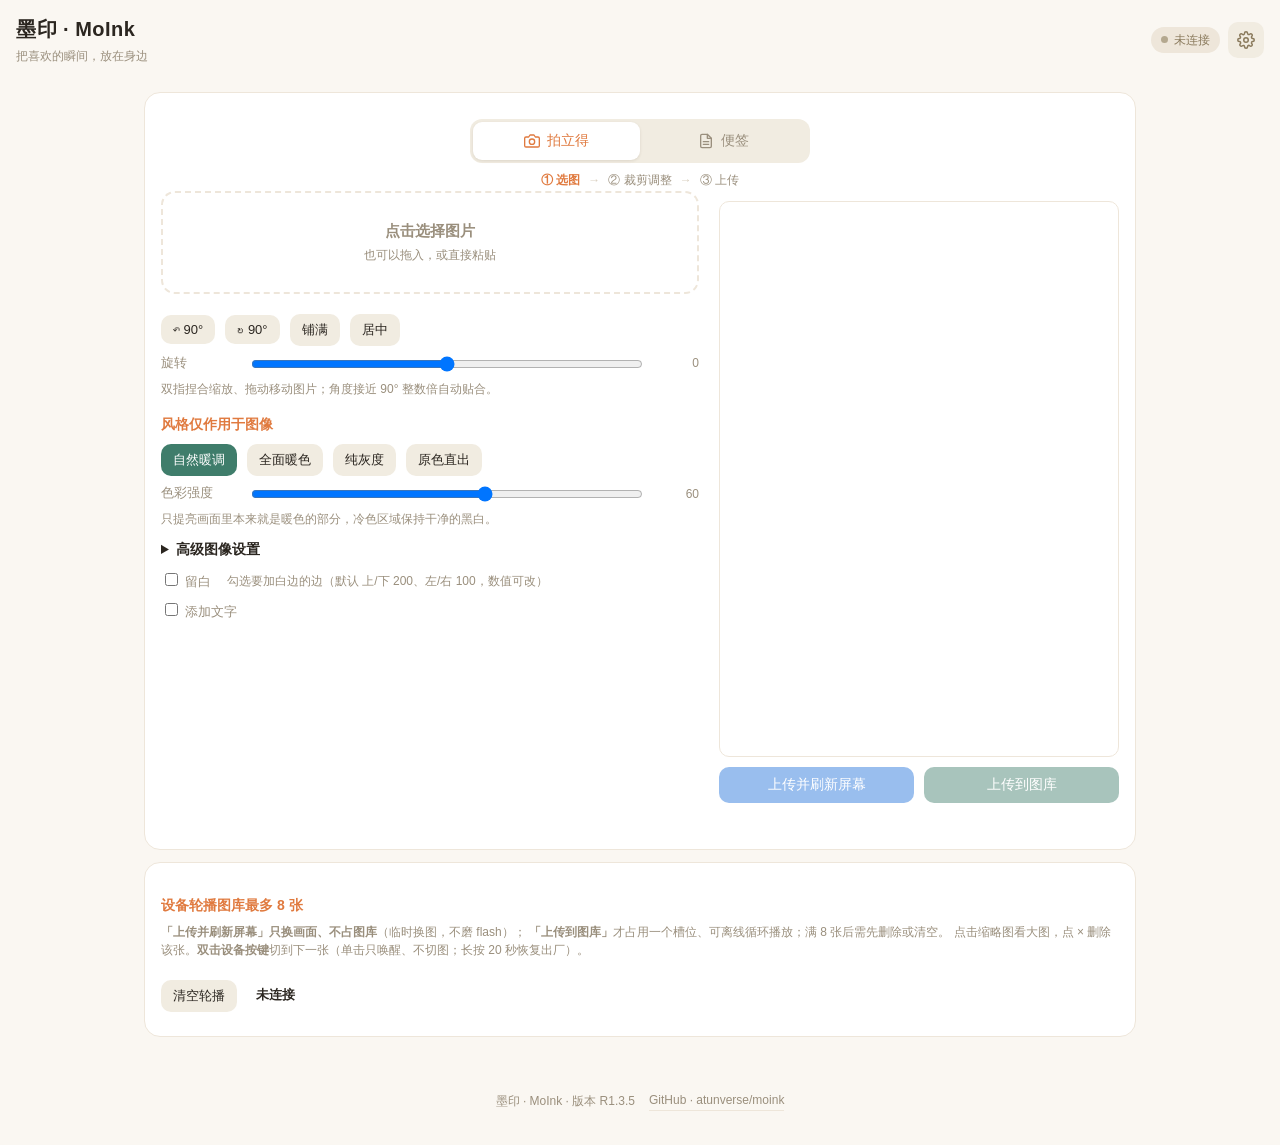
==== commit b360dff9: "R1.3.5：关机模式定时唤醒修复 + 预览「显示到屏幕」 - 超时动作 = 关机时不再开定时唤醒：无自锁电路时释放自锁不断电、退回深睡，   旧实现仍按 NVS 里的 wake_s 旧值开 RTC " ====
--- a/page/index.html
+++ b/page/index.html
@@ -3,7 +3,7 @@
 <head>
 <meta charset="utf-8">
 <meta name="viewport" content="width=device-width, initial-scale=1, viewport-fit=cover">
-<meta name="moink-page-version" content="R1.3.4">
+<meta name="moink-page-version" content="R1.3.5">
 <title>墨印 · MoInk</title>
 <style>
 /* ===== Cropper.js v1.6.2 | MIT | https://github.com/fengyuanchen/cropperjs ===== */
@@ -2320,21 +2320,52 @@
   }).catch(function(e){ hideWorkLoading(); saveState("caromsg", "err", "预览失败：" + e.message); });
 }
 
-/* 预览窗口「显示到屏幕」：固件只校验并排队，刷屏异步进行（2~4 s），
-   因此稍后再刷新图库，让「当前」高亮跟上设备。 */
+/* 预览窗口「显示到屏幕」：固件只校验并排队，刷屏异步进行，**刷屏成功后才更新 cur**。
+   四色屏整屏刷新远不止 2~4 s（驱动超时留到 45 s），固定延时刷新图库会拿到旧 cur，
+   「当前」高亮不动。改为轮询 /api/info 的 store_cur（比 list 轻，不带缩略图），
+   等到目标张再刷新图库；最多 60 s，有界轮询不会让设备永不休眠。
+   showSeq：连点另一张时作废上一轮轮询。 */
+var showSeq = 0;
+function waitSlotShown(slot){
+  var seq = ++showSeq, t0 = Date.now();
+  /* 预览窗口可能已换成别的图：提示只写给仍在预览这张的窗口，图库照常刷新 */
+  function say(kind, text){ if (prevSlot === slot) saveState("prevmsg", kind, text); }
+  function next(){
+    if (seq !== showSeq) return;
+    if (Date.now() - t0 > 60000){
+      say("warn", "⚠ 60 秒内未确认屏幕已切换，请看屏幕");
+      refreshGallery();
+      return;
+    }
+    setTimeout(poll, 2000);
+  }
+  function poll(){
+    if (seq !== showSeq) return;
+    fetch(api("/api/info?t=" + Date.now())).then(function(r){ return r.json(); }).then(function(j){
+      if (seq !== showSeq) return;
+      if (+j.store_cur === slot){
+        say("ok", "✓ 屏幕已显示这张");
+        refreshGallery();
+        return;
+      }
+      next();
+    }).catch(next);
+  }
+  setTimeout(poll, 2000);
+}
 function showSlotOnDevice(){
   if (caroBusy || prevSlot < 0) return;
-  var btn = $("prevShow");
+  var btn = $("prevShow"), slot = prevSlot;
   btn.disabled = true;
   saveState("prevmsg", "busy", "正在发送…");
-  fetch(api("/api/carousel/show?slot=" + prevSlot), { method: "POST" }).then(function(r){
+  fetch(api("/api/carousel/show?slot=" + slot), { method: "POST" }).then(function(r){
     return r.text().then(function(t){
       return { ok: r.status === 200, status: r.status, body: t };
     });
   }).then(function(x){
     if (x.ok){
-      saveState("prevmsg", "ok", "✓ 已发送到屏幕，刷新中（约 2~4 秒）");
-      setTimeout(refreshGallery, 4500);
+      saveState("prevmsg", "busy", "已发送到屏幕，正在刷新…");
+      waitSlotShown(slot);
     } else if (x.status === 404 && /no such slot/.test(x.body)){
       saveState("prevmsg", "err", "这张图已不在（可能已被删除），请关闭预览后重试");
       refreshGallery();
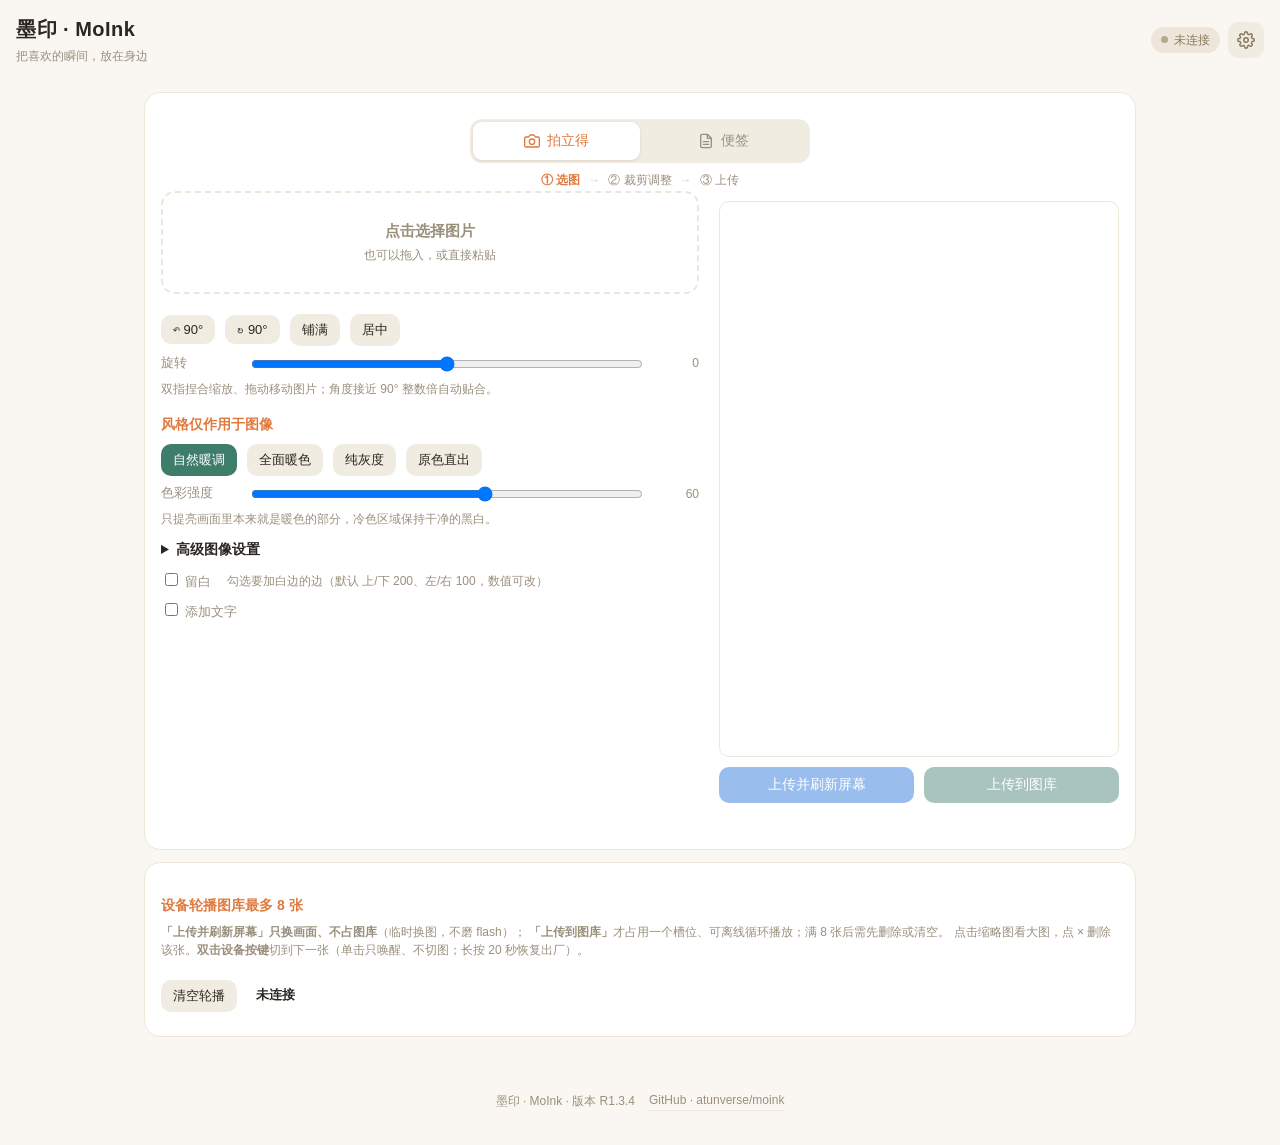
==== commit fb84fba2: "优化拍立得和便签文字拖动，限制整页双指缩放 缓存静态画布、文字度量和页面缩放，保持文字叠放顺序；保留裁剪区图片双指缩放。同步内嵌页面、冒烟检查和未发布变更记录。  验证：页面冒烟检查、帧格式检查通过；" ====
--- a/page/index.html
+++ b/page/index.html
@@ -2,8 +2,8 @@
 <html lang="zh-CN">
 <head>
 <meta charset="utf-8">
-<meta name="viewport" content="width=device-width, initial-scale=1, viewport-fit=cover">
-<meta name="moink-page-version" content="R1.3.5">
+<meta name="viewport" content="width=device-width, initial-scale=1, maximum-scale=1, user-scalable=no, viewport-fit=cover">
+<meta name="moink-page-version" content="R1.3.4">
 <title>墨印 · MoInk</title>
 <style>
 /* ===== Cropper.js v1.6.2 | MIT | https://github.com/fengyuanchen/cropperjs ===== */
@@ -19,7 +19,7 @@
 :root{ --bg:#faf7f2; --card:#fff; --line:#eee6da; --ink:#2b2620; --mut:#9a8f7d;
        --acc:#e07a3f; --acc2:#3f7d6b; --ok:#2e7d4f; --err:#c0392b; }
 *{ box-sizing:border-box; }
-html,body{ margin:0; padding:0; }
+html,body{ margin:0; padding:0; touch-action:pan-x pan-y; }
 body{ background:var(--bg); color:var(--ink);
       font-family:-apple-system,'PingFang SC','Microsoft YaHei','Noto Sans CJK SC',sans-serif;
       font-size:15px; line-height:1.55; -webkit-text-size-adjust:100%; }
@@ -198,18 +198,13 @@
 #prevOverlay{ position:fixed; inset:0; background:rgba(0,0,0,.85); z-index:99;
   display:flex; flex-direction:column; align-items:center; justify-content:center; gap:12px; }
 #prevCanvas{ max-width:92vw; max-height:78vh; background:#fff; border-radius:4px; }
-.prevBar{ display:flex; gap:10px; }
 </style>
 </head>
 <body>
 <!-- R1.3.1 大图预览层：必须在所有 <script> 之前，图库 JS 顶层绑定 $("prevClose")/$("prevOverlay") 依赖它先存在 -->
 <div id="prevOverlay" style="display:none">
   <canvas id="prevCanvas"></canvas>
-  <div class="prevBar">
-    <button id="prevShow">显示到屏幕</button>
-    <button class="mini" id="prevClose">关闭预览</button>
-  </div>
-  <span class="savestate" id="prevmsg"></span>
+  <button class="mini" id="prevClose">关闭预览</button>
 </div>
 
 <div id="workLoading" aria-hidden="true">
@@ -1037,42 +1032,42 @@
   for (j = 0; j < lines.length; j++) mw = Math.max(mw, mc.measureText(lines[j]).width);
   return { lines:lines, mw:mw, blockH:blockH, lh:lh, pX:sz*0.28, pY:sz*0.18 };
 }
+function drawObj(ctx, o, cw, measured){
+  var t = String(o.text == null ? "" : o.text);
+  if (!t.replace(/\s+$/, "")) return;
+  var s = cw / EW;
+  var m = measured || objMetrics(o, s);
+  if (!m.lines.length) return;
+  ctx.save();
+  ctx.translate((+o.x||0)*s, (+o.y||0)*s);
+  ctx.rotate((+o.rot||0)*Math.PI/180);
+  var f = FONTS[clamp(+o.font|0, 0, FONTS.length-1)];
+  var sz = Math.max(6, (+o.size||48)*s);
+  ctx.font = f.w + " " + sz + "px " + f.css;
+  ctx.textAlign = "center"; ctx.textBaseline = "middle";
+  if (+o.bg >= 1){
+    var bgp = PAL[[1, 0, 2, 3][+o.bg - 1]];   /* R1.0.19 四色底：1白 2黑 3黄 4红 */
+    ctx.fillStyle = "rgb(" + bgp[0] + "," + bgp[1] + "," + bgp[2] + ")";
+    ctx.fillRect(-m.mw/2 - m.pX, -m.blockH/2 - m.pY, m.mw + m.pX*2, m.blockH + m.pY*2);
+  }
+  var fg = PAL[clamp(+o.color|0, 0, 3)];
+  var sw = clamp(+o.stroke||0, 0, 10) * s;
+  for (var j = 0; j < m.lines.length; j++){
+    var yy = -m.blockH/2 + m.lh/2 + j*m.lh;
+    if (sw > 0){
+      ctx.lineWidth = sw*2; ctx.lineJoin = "round";
+      var sp = PAL[clamp(+o.strokeC|0, 0, 3)];   /* R1.0.19 四色描边 */
+      ctx.strokeStyle = "rgb(" + sp[0] + "," + sp[1] + "," + sp[2] + ")";
+      ctx.strokeText(m.lines[j], 0, yy);
+    }
+    ctx.fillStyle = "rgb("+fg[0]+","+fg[1]+","+fg[2]+")";
+    ctx.fillText(m.lines[j], 0, yy);
+  }
+  ctx.restore();
+}
 function drawObjs(ctx, objs, cw, ch){
   if (!objs || !objs.length) return;
-  var s = cw / EW, i;
-  for (i = 0; i < objs.length; i++){
-    var o = objs[i];
-    var t = String(o.text == null ? "" : o.text);
-    if (!t.replace(/\s+$/, "")) continue;
-    var m = objMetrics(o, s);
-    if (!m.lines.length) continue;
-    ctx.save();
-    ctx.translate((+o.x||0)*s, (+o.y||0)*s);
-    ctx.rotate((+o.rot||0)*Math.PI/180);
-    var f = FONTS[clamp(+o.font|0, 0, FONTS.length-1)];
-    var sz = Math.max(6, (+o.size||48)*s);
-    ctx.font = f.w + " " + sz + "px " + f.css;
-    ctx.textAlign = "center"; ctx.textBaseline = "middle";
-    if (+o.bg >= 1){
-      var bgp = PAL[[1, 0, 2, 3][+o.bg - 1]];   /* R1.0.19 四色底：1白 2黑 3黄 4红 */
-      ctx.fillStyle = "rgb(" + bgp[0] + "," + bgp[1] + "," + bgp[2] + ")";
-      ctx.fillRect(-m.mw/2 - m.pX, -m.blockH/2 - m.pY, m.mw + m.pX*2, m.blockH + m.pY*2);
-    }
-    var fg = PAL[clamp(+o.color|0, 0, 3)];
-    var sw = clamp(+o.stroke||0, 0, 10) * s;
-    for (var j = 0; j < m.lines.length; j++){
-      var yy = -m.blockH/2 + m.lh/2 + j*m.lh;
-      if (sw > 0){
-        ctx.lineWidth = sw*2; ctx.lineJoin = "round";
-        var sp = PAL[clamp(+o.strokeC|0, 0, 3)];   /* R1.0.19 四色描边 */
-        ctx.strokeStyle = "rgb(" + sp[0] + "," + sp[1] + "," + sp[2] + ")";
-        ctx.strokeText(m.lines[j], 0, yy);
-      }
-      ctx.fillStyle = "rgb("+fg[0]+","+fg[1]+","+fg[2]+")";
-      ctx.fillText(m.lines[j], 0, yy);
-    }
-    ctx.restore();
-  }
+  for (var i = 0; i < objs.length; i++) drawObj(ctx, objs[i], cw);
 }
 function toBuf(canvas){
   var w = canvas.width, h = canvas.height;
@@ -1130,7 +1125,7 @@
   return cv;
 }
 /* 底图（L0+L1，无文字）：拍立得 = 白底+留白+风格化图像层；便签 = 纯底色。
-   R1.0.15 拖动实时重绘：底图量化只在手势开始做一次（renderBase 缓存 ImageData），
+   R1.0.15 拖动实时重绘：底图量化只在手势开始做一次（renderLiveBase 缓存画布），
    文字每帧矢量重画 —— 画布是唯一视觉源，拖动中每帧即最终合成效果。 */
 function drawBase(ctx, cw, ch){
   if (MODE === 0){
@@ -1185,23 +1180,45 @@
   ctx.putImageData(im, 0, 0);
   return idx;
 }
-/* ---------- 拖动实时重绘（Fabric 模式：画布唯一视觉源，DOM 只剩手柄） ---------- */
-var liveBase = null, liveRaf = 0;
-function renderBase(cw, ch){
+/* ---------- 拖动实时重绘（缓存图片与未选中文字，每帧只画当前文字） ---------- */
+var liveBase = null, liveAbove = null, liveMetric = null, liveRaf = 0;
+function renderLiveBase(cw, ch, skipIndex){
   var cv = document.createElement("canvas");
   cv.width = cw; cv.height = ch;
-  var ctx = cv.getContext("2d", { willReadFrequently: true });
+  var ctx = cv.getContext("2d");
   drawBase(ctx, cw, ch);
-  return ctx.getImageData(0, 0, cw, ch);
+  var objs = (MODE === 0 && !cfg.textOn) ? [] : curObjs();
+  /* 保留对象叠放顺序：当前文字之前的对象烤入底层，之后的对象缓存为透明上层。 */
+  liveAbove = null;
+  var aboveCtx = null;
+  for (var i = 0; i < objs.length; i++){
+    if (i === skipIndex) continue;
+    if (skipIndex >= 0 && i > skipIndex){
+      if (!liveAbove){
+        liveAbove = document.createElement("canvas");
+        liveAbove.width = cw; liveAbove.height = ch;
+        aboveCtx = liveAbove.getContext("2d");
+      }
+      drawObj(aboveCtx, objs[i], cw);
+    } else drawObj(ctx, objs[i], cw);
+  }
+  return cv;
 }
 function liveDraw(){
   liveRaf = 0;
   if (!liveBase) return;
   /* 指针事件可能高于屏幕刷新率；DOM 几何与画布统一在 RAF 中各更新一次。 */
-  if (od) relayoutOne(od.i, od.act === "m" || od.act === "r");
+  if (od) relayoutOne(od.i, od.act === "m" || od.act === "r", od.scale);
   var ctx = prevEl.getContext("2d");
-  ctx.putImageData(liveBase, 0, 0);
-  drawObjs(ctx, (MODE === 0 && !cfg.textOn) ? [] : curObjs(), prevEl.width, prevEl.height);  /* R1.0.17 */
+  ctx.drawImage(liveBase, 0, 0);
+  if (od){
+    var o = curObjs()[od.i];
+    if (o){
+      if (od.act === "s" || od.act === "wl") liveMetric = objMetrics(o, prevEl.width / EW);
+      drawObj(ctx, o, prevEl.width, liveMetric);
+    }
+  }
+  if (liveAbove) ctx.drawImage(liveAbove, 0, 0);
 }
 function scheduleLive(){
   if (!liveRaf && liveBase) liveRaf = requestAnimationFrame(liveDraw);
@@ -1210,9 +1227,11 @@
   clearTimeout(previewTimer); previewWant = null;  /* 挂起排队的预览，拖动期间画布归实时重绘管 */
   try {
     prevEl.width = EW; prevEl.height = EH;
-    liveBase = renderBase(EW, EH);
+    liveBase = renderLiveBase(EW, EH, od ? od.i : -1);
+    var o = od && curObjs()[od.i];
+    liveMetric = o ? objMetrics(o, 1) : null;
     liveDraw();
-  } catch(e){ liveBase = null; }
+  } catch(e){ liveBase = null; liveAbove = null; liveMetric = null; }
 }
 
 /* 竖屏桥接：编辑空间(552x768 或 600x800)顺时针转 90° → 设备帧(768x552 或 800x600)。
@@ -1348,6 +1367,10 @@
    DOM 与状态
    ================================================================== */
 var $ = function(id){ return document.getElementById(id); };
+/* 禁止 Safari 放大整页；裁剪区的图片缩放仍由 Cropper 处理。 */
+function stopViewportGesture(e){ e.preventDefault(); }
+document.addEventListener("gesturestart", stopViewportGesture, { passive:false });
+document.addEventListener("gesturechange", stopViewportGesture, { passive:false });
 var fileEl = $("file"), coreEl = $("core"), dmodeEl = $("dmode");
 var levelsEl = $("levels"), spaceEl = $("space");
 var cropImgEl = $("cropImg"), objLayerEl = $("objLayer"), prevWrapEl = $("prevWrap");
@@ -1974,10 +1997,10 @@
   var hDel = document.createElement("i"); hDel.className = "hnd h-del"; hDel.dataset.a = "del";
   el.appendChild(hS); el.appendChild(hR); el.appendChild(hW); el.appendChild(hDel);
 }
-function relayoutOne(i, keepSize){
+function relayoutOne(i, keepSize, fixedScale){
   var objs = curObjs(), o = objs[i], el = objLayerEl.children[i];
   if (!o || !el) return;
-  var s = objScale();
+  var s = fixedScale > 0 ? fixedScale : objScale();
   el.style.left = (o.x * s) + "px";
   el.style.top  = (o.y * s) + "px";
   el.style.transform = "translate(-50%,-50%) rotate(" + (+o.rot||0) + "deg)";
@@ -2017,8 +2040,10 @@
   }
   var r = el.getBoundingClientRect();
   var cx = r.left + r.width/2, cy = r.top + r.height/2;
+  var dragScale = objScale();
   od = { i:i, pid:e.pointerId, act:(e.target.dataset && e.target.dataset.a) || "m",
          sx:e.clientX, sy:e.clientY,
+         scale:dragScale,
          x0:o.x, y0:o.y, size0:o.size, rot0:o.rot,
          wrap0:(+o.wrap || Math.round(EW*0.94)),
          cs:Math.cos((+o.rot||0)*Math.PI/180), sn:Math.sin((+o.rot||0)*Math.PI/180),
@@ -2026,8 +2051,8 @@
          d0:Math.hypot(e.clientX-cx, e.clientY-cy),
          a0:Math.atan2(e.clientY-cy, e.clientX-cx)*180/Math.PI };
   objEditing = true;
-  relayoutOne(i);
-  startLive();             /* 构建无文字底图缓存并首帧实时重绘（画布唯一视觉源） */
+  relayoutOne(i, false, dragScale);
+  startLive();             /* 缓存静态画面，首帧实时重绘（画布唯一视觉源） */
   e.preventDefault();
   document.addEventListener("pointermove", odMove, { passive:false });
   document.addEventListener("pointerup", odUp);
@@ -2036,7 +2061,7 @@
 function odMove(e){
   if (!od || e.pointerId !== od.pid) return;   /* R1.0.22：只响应发起手势的指针 */
   var o = curObjs()[od.i]; if (!o) return;
-  var s = objScale();
+  var s = od.scale;
   if (od.act === "m"){
     o.x = od.x0 + (e.clientX - od.sx)/s;
     o.y = od.y0 + (e.clientY - od.sy)/s;
@@ -2056,14 +2081,14 @@
     o.rot = rotSnap(clamp(Math.round(od.rot0 + (a - od.a0)), -180, 180));
     $("tRot").value = Math.round(o.rot);
   }
-  scheduleLive();          /* 实时重绘：每帧 = 底图贴回 + 全部文字矢量重画 */
+  scheduleLive();          /* 实时重绘：每帧 = 静态画布合成 + 当前文字矢量重画 */
   e.preventDefault();
 }
 function odUp(e){
   if (e && od && e.pointerId !== od.pid) return;
   if (od){ saveCfg(); }
   od = null; objEditing = false; layoutObjs();
-  liveBase = null;
+  liveBase = null; liveAbove = null; liveMetric = null;
   if (liveRaf){ cancelAnimationFrame(liveRaf); liveRaf = 0; }
   schedulePreview(false);  /* 松手全量合成：snapIdx 就近吸附恢复锐利边缘 */
   document.removeEventListener("pointermove", odMove);
@@ -2300,7 +2325,6 @@
   });
 }
 
-var prevSlot = -1;   /* 大图预览当前打开的槽，「显示到屏幕」用 */
 function showPreview(slot){
   if (LOCAL_PREVIEW) return;
   /* R1.3.4：读取大图期间弹上传同款遮罩——锁定操作 + 进度反馈 */
@@ -2313,75 +2337,8 @@
     var w = (u8[4] << 8) | u8[5], h = (u8[6] << 8) | u8[7];
     renderFrameToCanvas($("prevCanvas"), u8.subarray(16), w, h, true);
     hideWorkLoading();
-    prevSlot = slot;
-    $("prevShow").disabled = false;
-    saveState("prevmsg", "", "");
     $("prevOverlay").style.display = "flex";
   }).catch(function(e){ hideWorkLoading(); saveState("caromsg", "err", "预览失败：" + e.message); });
-}
-
-/* 预览窗口「显示到屏幕」：固件只校验并排队，刷屏异步进行，**刷屏成功后才更新 cur**。
-   四色屏整屏刷新远不止 2~4 s（驱动超时留到 45 s），固定延时刷新图库会拿到旧 cur，
-   「当前」高亮不动。改为轮询 /api/info 的 store_cur（比 list 轻，不带缩略图），
-   等到目标张再刷新图库；最多 60 s，有界轮询不会让设备永不休眠。
-   showSeq：连点另一张时作废上一轮轮询。 */
-var showSeq = 0;
-function waitSlotShown(slot){
-  var seq = ++showSeq, t0 = Date.now();
-  /* 预览窗口可能已换成别的图：提示只写给仍在预览这张的窗口，图库照常刷新 */
-  function say(kind, text){ if (prevSlot === slot) saveState("prevmsg", kind, text); }
-  function next(){
-    if (seq !== showSeq) return;
-    if (Date.now() - t0 > 60000){
-      say("warn", "⚠ 60 秒内未确认屏幕已切换，请看屏幕");
-      refreshGallery();
-      return;
-    }
-    setTimeout(poll, 2000);
-  }
-  function poll(){
-    if (seq !== showSeq) return;
-    fetch(api("/api/info?t=" + Date.now())).then(function(r){ return r.json(); }).then(function(j){
-      if (seq !== showSeq) return;
-      if (+j.store_cur === slot){
-        say("ok", "✓ 屏幕已显示这张");
-        refreshGallery();
-        return;
-      }
-      next();
-    }).catch(next);
-  }
-  setTimeout(poll, 2000);
-}
-function showSlotOnDevice(){
-  if (caroBusy || prevSlot < 0) return;
-  var btn = $("prevShow"), slot = prevSlot;
-  btn.disabled = true;
-  saveState("prevmsg", "busy", "正在发送…");
-  fetch(api("/api/carousel/show?slot=" + slot), { method: "POST" }).then(function(r){
-    return r.text().then(function(t){
-      return { ok: r.status === 200, status: r.status, body: t };
-    });
-  }).then(function(x){
-    if (x.ok){
-      saveState("prevmsg", "busy", "已发送到屏幕，正在刷新…");
-      waitSlotShown(slot);
-    } else if (x.status === 404 && /no such slot/.test(x.body)){
-      saveState("prevmsg", "err", "这张图已不在（可能已被删除），请关闭预览后重试");
-      refreshGallery();
-    } else if (x.status === 404 || x.status === 405){
-      saveState("prevmsg", "err", "当前固件不支持此功能，请先升级固件");
-    } else if (x.status === 503){
-      saveState("prevmsg", "err", "设备正忙，请稍后重试");
-    } else {
-      var extra = x.body ? (" · " + String(x.body).replace(/\s+/g, " ").slice(0, 60)) : "";
-      saveState("prevmsg", "err", "显示失败：HTTP " + x.status + extra);
-    }
-  }).catch(function(){
-    saveState("prevmsg", "err", "网络错误（可能已显示，请看屏幕）");
-  }).then(function(){
-    btn.disabled = false;
-  });
 }
 
 function clearCarousel(){
@@ -2413,7 +2370,6 @@
   if (cell) showPreview(parseInt(cell.getAttribute("data-slot"), 10));
 });
 $("carouselClear").addEventListener("click", clearCarousel);
-$("prevShow").addEventListener("click", showSlotOnDevice);
 $("prevClose").addEventListener("click", function(){ $("prevOverlay").style.display = "none"; });
 $("prevOverlay").addEventListener("click", function(ev){
   if (ev.target && ev.target.id === "prevOverlay") this.style.display = "none";
@@ -2628,7 +2584,7 @@
 });
 /* 编辑空间几何切换后的重排：画布尺寸 / 对象手柄 / 预览全部跟着换。 */
 function onGeomChanged(){
-  liveBase = null;
+  liveBase = null; liveAbove = null; liveMetric = null;
   try { prevEl.width = EW; prevEl.height = EH; } catch(e){}
   try { layoutObjs(); } catch(e){}
   schedulePreview(false);
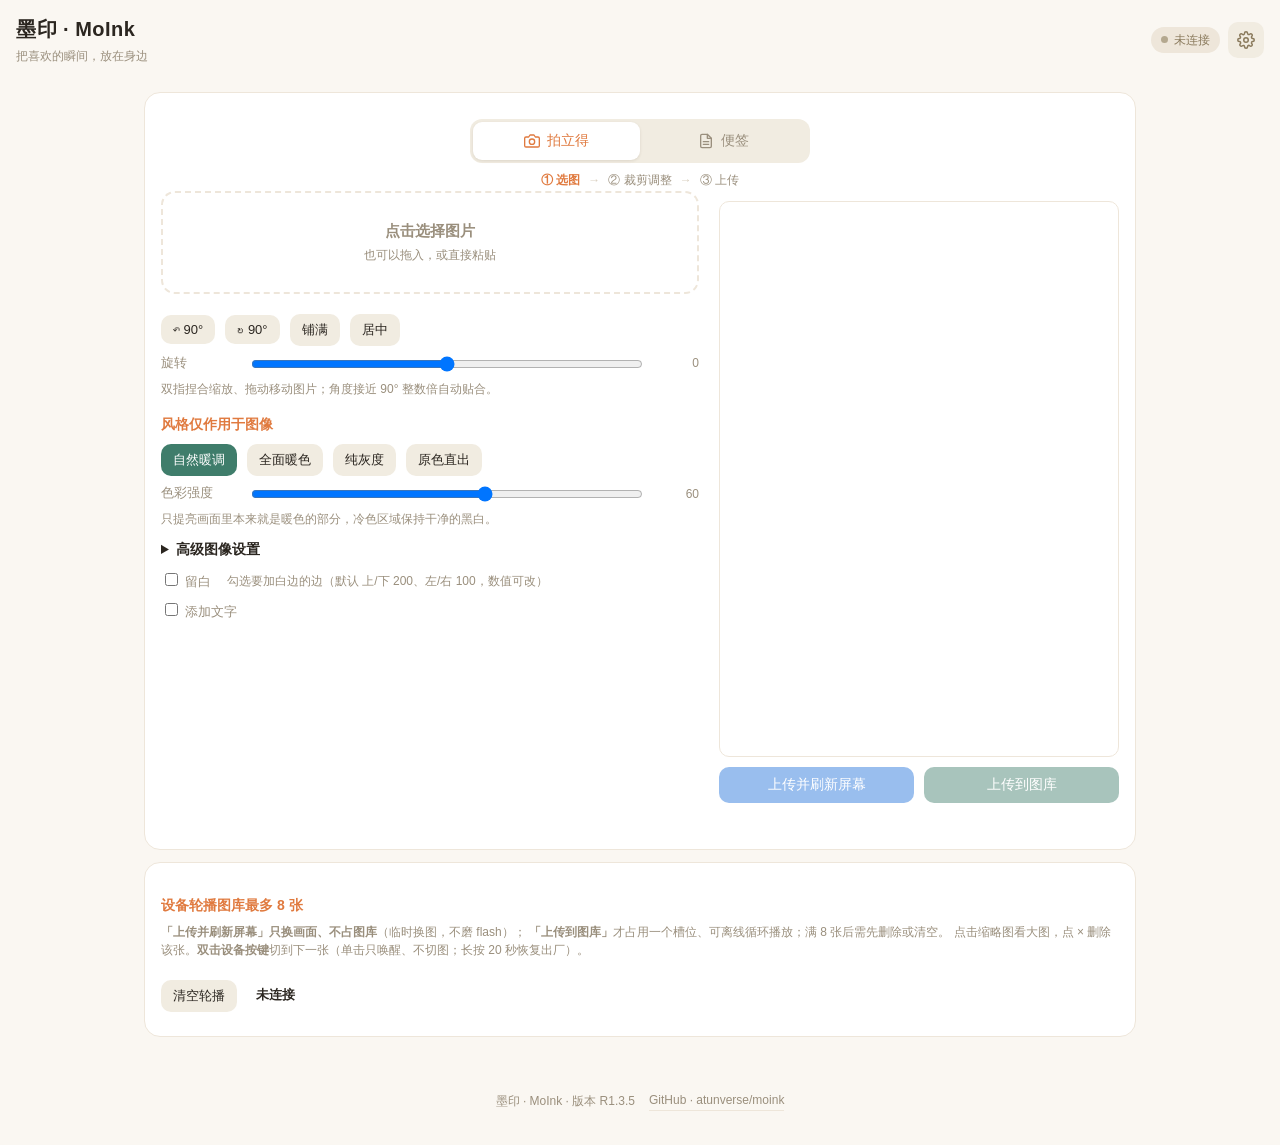
==== commit 345bb87c: "feat: R1.3.5 设备联网 —— 多 WiFi 记忆 + 热点转发（NAPT） AP 侧行为完全不变（SSID/密码/默认开放/门户劫持），在其之上加 STA：  - settings: 新增" ====
--- a/page/index.html
+++ b/page/index.html
@@ -2,8 +2,8 @@
 <html lang="zh-CN">
 <head>
 <meta charset="utf-8">
-<meta name="viewport" content="width=device-width, initial-scale=1, maximum-scale=1, user-scalable=no, viewport-fit=cover">
-<meta name="moink-page-version" content="R1.3.4">
+<meta name="viewport" content="width=device-width, initial-scale=1, viewport-fit=cover">
+<meta name="moink-page-version" content="R1.3.5">
 <title>墨印 · MoInk</title>
 <style>
 /* ===== Cropper.js v1.6.2 | MIT | https://github.com/fengyuanchen/cropperjs ===== */
@@ -19,7 +19,7 @@
 :root{ --bg:#faf7f2; --card:#fff; --line:#eee6da; --ink:#2b2620; --mut:#9a8f7d;
        --acc:#e07a3f; --acc2:#3f7d6b; --ok:#2e7d4f; --err:#c0392b; }
 *{ box-sizing:border-box; }
-html,body{ margin:0; padding:0; touch-action:pan-x pan-y; }
+html,body{ margin:0; padding:0; }
 body{ background:var(--bg); color:var(--ink);
       font-family:-apple-system,'PingFang SC','Microsoft YaHei','Noto Sans CJK SC',sans-serif;
       font-size:15px; line-height:1.55; -webkit-text-size-adjust:100%; }
@@ -57,6 +57,17 @@
 .row{ display:flex; align-items:center; gap:10px; margin:8px 0; flex-wrap:wrap; }
 .row label{ font-size:13px; color:var(--mut); min-width:56px; }
 .hint{ font-size:12px; color:var(--mut); margin:6px 0; }
+/* 联网卡片（R1.3.5）：已保存的上游 WiFi 列表 */
+.wifiList{ display:flex; flex-direction:column; gap:6px; margin:10px 0; }
+.wifiList:empty{ display:none; }
+.wifiItem{ display:flex; align-items:center; gap:8px; padding:7px 10px;
+           background:var(--bg); border:1px solid var(--line); border-radius:10px;
+           font-size:13px; }
+.wifiItem .n{ flex:1; min-width:0; overflow:hidden; text-overflow:ellipsis; white-space:nowrap; }
+.wifiItem .tag2{ flex-shrink:0; font-size:11px; color:var(--ok); background:#e3f2e8;
+                 padding:1px 6px; border-radius:99px; }
+.wifiItem .del{ flex-shrink:0; padding:2px 9px; font-size:12px; background:#f3e7e4;
+                color:var(--err); border-radius:8px; }
 button{ font-family:inherit; cursor:pointer; border:none; border-radius:10px;
         background:var(--acc); color:#fff; font-size:14px; padding:9px 16px; }
 button.mini{ background:#f1ece1; color:var(--ink); padding:7px 12px; font-size:13px; }
@@ -475,6 +486,42 @@
     </details>
 
     <details>
+      <summary>联网（上游 WiFi）</summary>
+    <div class="row">
+      <label>联网</label>
+      <span><input type="checkbox" id="netOn"> 设备连接路由器</span>
+    </div>
+    <div class="row">
+      <label>转发</label>
+      <span><input type="checkbox" id="naptOn"> 连本设备热点的设备也能上网</span>
+    </div>
+    <div class="row">
+      <label>状态</label>
+      <span id="netState" class="hint" style="margin:0">—</span>
+      <button class="mini" id="netRefresh" style="padding:2px 10px">刷新</button>
+    </div>
+
+    <div class="wifiList" id="wifiList"></div>
+
+    <div class="row">
+      <label>名称</label>
+      <input type="text" id="staSsid" maxlength="32" placeholder="路由器 WiFi 名称">
+    </div>
+    <div class="row">
+      <label>密码</label>
+      <input type="password" id="staPass" maxlength="64" placeholder="留空 = 开放网络">
+    </div>
+    <div class="row">
+      <button class="mini" id="wifiAdd">添加并连接</button>
+      <span class="savestate" id="wifimsg"></span>
+    </div>
+    <div class="hint">
+      最多记住 8 个网络。开机 / 唤醒后按「上次连上的优先」依次尝试，任一成功即停；
+      全部失败每 15 秒重试一次。<b>连不上不影响热点传图</b>。
+    </div>
+    </details>
+
+    <details>
       <summary>屏幕设置</summary>
     <div class="row">
       <label>屏幕</label>
@@ -1032,42 +1079,42 @@
   for (j = 0; j < lines.length; j++) mw = Math.max(mw, mc.measureText(lines[j]).width);
   return { lines:lines, mw:mw, blockH:blockH, lh:lh, pX:sz*0.28, pY:sz*0.18 };
 }
-function drawObj(ctx, o, cw, measured){
-  var t = String(o.text == null ? "" : o.text);
-  if (!t.replace(/\s+$/, "")) return;
-  var s = cw / EW;
-  var m = measured || objMetrics(o, s);
-  if (!m.lines.length) return;
-  ctx.save();
-  ctx.translate((+o.x||0)*s, (+o.y||0)*s);
-  ctx.rotate((+o.rot||0)*Math.PI/180);
-  var f = FONTS[clamp(+o.font|0, 0, FONTS.length-1)];
-  var sz = Math.max(6, (+o.size||48)*s);
-  ctx.font = f.w + " " + sz + "px " + f.css;
-  ctx.textAlign = "center"; ctx.textBaseline = "middle";
-  if (+o.bg >= 1){
-    var bgp = PAL[[1, 0, 2, 3][+o.bg - 1]];   /* R1.0.19 四色底：1白 2黑 3黄 4红 */
-    ctx.fillStyle = "rgb(" + bgp[0] + "," + bgp[1] + "," + bgp[2] + ")";
-    ctx.fillRect(-m.mw/2 - m.pX, -m.blockH/2 - m.pY, m.mw + m.pX*2, m.blockH + m.pY*2);
-  }
-  var fg = PAL[clamp(+o.color|0, 0, 3)];
-  var sw = clamp(+o.stroke||0, 0, 10) * s;
-  for (var j = 0; j < m.lines.length; j++){
-    var yy = -m.blockH/2 + m.lh/2 + j*m.lh;
-    if (sw > 0){
-      ctx.lineWidth = sw*2; ctx.lineJoin = "round";
-      var sp = PAL[clamp(+o.strokeC|0, 0, 3)];   /* R1.0.19 四色描边 */
-      ctx.strokeStyle = "rgb(" + sp[0] + "," + sp[1] + "," + sp[2] + ")";
-      ctx.strokeText(m.lines[j], 0, yy);
-    }
-    ctx.fillStyle = "rgb("+fg[0]+","+fg[1]+","+fg[2]+")";
-    ctx.fillText(m.lines[j], 0, yy);
-  }
-  ctx.restore();
-}
 function drawObjs(ctx, objs, cw, ch){
   if (!objs || !objs.length) return;
-  for (var i = 0; i < objs.length; i++) drawObj(ctx, objs[i], cw);
+  var s = cw / EW, i;
+  for (i = 0; i < objs.length; i++){
+    var o = objs[i];
+    var t = String(o.text == null ? "" : o.text);
+    if (!t.replace(/\s+$/, "")) continue;
+    var m = objMetrics(o, s);
+    if (!m.lines.length) continue;
+    ctx.save();
+    ctx.translate((+o.x||0)*s, (+o.y||0)*s);
+    ctx.rotate((+o.rot||0)*Math.PI/180);
+    var f = FONTS[clamp(+o.font|0, 0, FONTS.length-1)];
+    var sz = Math.max(6, (+o.size||48)*s);
+    ctx.font = f.w + " " + sz + "px " + f.css;
+    ctx.textAlign = "center"; ctx.textBaseline = "middle";
+    if (+o.bg >= 1){
+      var bgp = PAL[[1, 0, 2, 3][+o.bg - 1]];   /* R1.0.19 四色底：1白 2黑 3黄 4红 */
+      ctx.fillStyle = "rgb(" + bgp[0] + "," + bgp[1] + "," + bgp[2] + ")";
+      ctx.fillRect(-m.mw/2 - m.pX, -m.blockH/2 - m.pY, m.mw + m.pX*2, m.blockH + m.pY*2);
+    }
+    var fg = PAL[clamp(+o.color|0, 0, 3)];
+    var sw = clamp(+o.stroke||0, 0, 10) * s;
+    for (var j = 0; j < m.lines.length; j++){
+      var yy = -m.blockH/2 + m.lh/2 + j*m.lh;
+      if (sw > 0){
+        ctx.lineWidth = sw*2; ctx.lineJoin = "round";
+        var sp = PAL[clamp(+o.strokeC|0, 0, 3)];   /* R1.0.19 四色描边 */
+        ctx.strokeStyle = "rgb(" + sp[0] + "," + sp[1] + "," + sp[2] + ")";
+        ctx.strokeText(m.lines[j], 0, yy);
+      }
+      ctx.fillStyle = "rgb("+fg[0]+","+fg[1]+","+fg[2]+")";
+      ctx.fillText(m.lines[j], 0, yy);
+    }
+    ctx.restore();
+  }
 }
 function toBuf(canvas){
   var w = canvas.width, h = canvas.height;
@@ -1125,7 +1172,7 @@
   return cv;
 }
 /* 底图（L0+L1，无文字）：拍立得 = 白底+留白+风格化图像层；便签 = 纯底色。
-   R1.0.15 拖动实时重绘：底图量化只在手势开始做一次（renderLiveBase 缓存画布），
+   R1.0.15 拖动实时重绘：底图量化只在手势开始做一次（renderBase 缓存 ImageData），
    文字每帧矢量重画 —— 画布是唯一视觉源，拖动中每帧即最终合成效果。 */
 function drawBase(ctx, cw, ch){
   if (MODE === 0){
@@ -1180,45 +1227,23 @@
   ctx.putImageData(im, 0, 0);
   return idx;
 }
-/* ---------- 拖动实时重绘（缓存图片与未选中文字，每帧只画当前文字） ---------- */
-var liveBase = null, liveAbove = null, liveMetric = null, liveRaf = 0;
-function renderLiveBase(cw, ch, skipIndex){
+/* ---------- 拖动实时重绘（Fabric 模式：画布唯一视觉源，DOM 只剩手柄） ---------- */
+var liveBase = null, liveRaf = 0;
+function renderBase(cw, ch){
   var cv = document.createElement("canvas");
   cv.width = cw; cv.height = ch;
-  var ctx = cv.getContext("2d");
+  var ctx = cv.getContext("2d", { willReadFrequently: true });
   drawBase(ctx, cw, ch);
-  var objs = (MODE === 0 && !cfg.textOn) ? [] : curObjs();
-  /* 保留对象叠放顺序：当前文字之前的对象烤入底层，之后的对象缓存为透明上层。 */
-  liveAbove = null;
-  var aboveCtx = null;
-  for (var i = 0; i < objs.length; i++){
-    if (i === skipIndex) continue;
-    if (skipIndex >= 0 && i > skipIndex){
-      if (!liveAbove){
-        liveAbove = document.createElement("canvas");
-        liveAbove.width = cw; liveAbove.height = ch;
-        aboveCtx = liveAbove.getContext("2d");
-      }
-      drawObj(aboveCtx, objs[i], cw);
-    } else drawObj(ctx, objs[i], cw);
-  }
-  return cv;
+  return ctx.getImageData(0, 0, cw, ch);
 }
 function liveDraw(){
   liveRaf = 0;
   if (!liveBase) return;
   /* 指针事件可能高于屏幕刷新率；DOM 几何与画布统一在 RAF 中各更新一次。 */
-  if (od) relayoutOne(od.i, od.act === "m" || od.act === "r", od.scale);
+  if (od) relayoutOne(od.i, od.act === "m" || od.act === "r");
   var ctx = prevEl.getContext("2d");
-  ctx.drawImage(liveBase, 0, 0);
-  if (od){
-    var o = curObjs()[od.i];
-    if (o){
-      if (od.act === "s" || od.act === "wl") liveMetric = objMetrics(o, prevEl.width / EW);
-      drawObj(ctx, o, prevEl.width, liveMetric);
-    }
-  }
-  if (liveAbove) ctx.drawImage(liveAbove, 0, 0);
+  ctx.putImageData(liveBase, 0, 0);
+  drawObjs(ctx, (MODE === 0 && !cfg.textOn) ? [] : curObjs(), prevEl.width, prevEl.height);  /* R1.0.17 */
 }
 function scheduleLive(){
   if (!liveRaf && liveBase) liveRaf = requestAnimationFrame(liveDraw);
@@ -1227,11 +1252,9 @@
   clearTimeout(previewTimer); previewWant = null;  /* 挂起排队的预览，拖动期间画布归实时重绘管 */
   try {
     prevEl.width = EW; prevEl.height = EH;
-    liveBase = renderLiveBase(EW, EH, od ? od.i : -1);
-    var o = od && curObjs()[od.i];
-    liveMetric = o ? objMetrics(o, 1) : null;
+    liveBase = renderBase(EW, EH);
     liveDraw();
-  } catch(e){ liveBase = null; liveAbove = null; liveMetric = null; }
+  } catch(e){ liveBase = null; }
 }
 
 /* 竖屏桥接：编辑空间(552x768 或 600x800)顺时针转 90° → 设备帧(768x552 或 800x600)。
@@ -1367,10 +1390,6 @@
    DOM 与状态
    ================================================================== */
 var $ = function(id){ return document.getElementById(id); };
-/* 禁止 Safari 放大整页；裁剪区的图片缩放仍由 Cropper 处理。 */
-function stopViewportGesture(e){ e.preventDefault(); }
-document.addEventListener("gesturestart", stopViewportGesture, { passive:false });
-document.addEventListener("gesturechange", stopViewportGesture, { passive:false });
 var fileEl = $("file"), coreEl = $("core"), dmodeEl = $("dmode");
 var levelsEl = $("levels"), spaceEl = $("space");
 var cropImgEl = $("cropImg"), objLayerEl = $("objLayer"), prevWrapEl = $("prevWrap");
@@ -1997,10 +2016,10 @@
   var hDel = document.createElement("i"); hDel.className = "hnd h-del"; hDel.dataset.a = "del";
   el.appendChild(hS); el.appendChild(hR); el.appendChild(hW); el.appendChild(hDel);
 }
-function relayoutOne(i, keepSize, fixedScale){
+function relayoutOne(i, keepSize){
   var objs = curObjs(), o = objs[i], el = objLayerEl.children[i];
   if (!o || !el) return;
-  var s = fixedScale > 0 ? fixedScale : objScale();
+  var s = objScale();
   el.style.left = (o.x * s) + "px";
   el.style.top  = (o.y * s) + "px";
   el.style.transform = "translate(-50%,-50%) rotate(" + (+o.rot||0) + "deg)";
@@ -2040,10 +2059,8 @@
   }
   var r = el.getBoundingClientRect();
   var cx = r.left + r.width/2, cy = r.top + r.height/2;
-  var dragScale = objScale();
   od = { i:i, pid:e.pointerId, act:(e.target.dataset && e.target.dataset.a) || "m",
          sx:e.clientX, sy:e.clientY,
-         scale:dragScale,
          x0:o.x, y0:o.y, size0:o.size, rot0:o.rot,
          wrap0:(+o.wrap || Math.round(EW*0.94)),
          cs:Math.cos((+o.rot||0)*Math.PI/180), sn:Math.sin((+o.rot||0)*Math.PI/180),
@@ -2051,8 +2068,8 @@
          d0:Math.hypot(e.clientX-cx, e.clientY-cy),
          a0:Math.atan2(e.clientY-cy, e.clientX-cx)*180/Math.PI };
   objEditing = true;
-  relayoutOne(i, false, dragScale);
-  startLive();             /* 缓存静态画面，首帧实时重绘（画布唯一视觉源） */
+  relayoutOne(i);
+  startLive();             /* 构建无文字底图缓存并首帧实时重绘（画布唯一视觉源） */
   e.preventDefault();
   document.addEventListener("pointermove", odMove, { passive:false });
   document.addEventListener("pointerup", odUp);
@@ -2061,7 +2078,7 @@
 function odMove(e){
   if (!od || e.pointerId !== od.pid) return;   /* R1.0.22：只响应发起手势的指针 */
   var o = curObjs()[od.i]; if (!o) return;
-  var s = od.scale;
+  var s = objScale();
   if (od.act === "m"){
     o.x = od.x0 + (e.clientX - od.sx)/s;
     o.y = od.y0 + (e.clientY - od.sy)/s;
@@ -2081,14 +2098,14 @@
     o.rot = rotSnap(clamp(Math.round(od.rot0 + (a - od.a0)), -180, 180));
     $("tRot").value = Math.round(o.rot);
   }
-  scheduleLive();          /* 实时重绘：每帧 = 静态画布合成 + 当前文字矢量重画 */
+  scheduleLive();          /* 实时重绘：每帧 = 底图贴回 + 全部文字矢量重画 */
   e.preventDefault();
 }
 function odUp(e){
   if (e && od && e.pointerId !== od.pid) return;
   if (od){ saveCfg(); }
   od = null; objEditing = false; layoutObjs();
-  liveBase = null; liveAbove = null; liveMetric = null;
+  liveBase = null;
   if (liveRaf){ cancelAnimationFrame(liveRaf); liveRaf = 0; }
   schedulePreview(false);  /* 松手全量合成：snapIdx 就近吸附恢复锐利边缘 */
   document.removeEventListener("pointermove", odMove);
@@ -2472,6 +2489,89 @@
     if (applyPanelGeom(+s.panel)) onGeomChanged();
     $("hflip").checked = !!s.hflip;
   }).catch(function(){});
+  loadNet();          /* R1.3.5：联网状态与上游 WiFi 列表 */
+}
+
+/* ---------- 联网（R1.3.5）----------
+   只在打开设置 / 用户操作后请求，**不做定时轮询**：/api/net 会调 power_activity()，
+   轮询会让设备永远不休眠（与电池电压那条是同一个坑）。 */
+function netBody(o){
+  return Object.keys(o).map(function(k){
+    return encodeURIComponent(k) + "=" + encodeURIComponent(o[k]);
+  }).join("&");
+}
+function loadNet(){
+  fetch(api("/api/net")).then(function(r){ return r.ok ? r.json() : null; })
+    .then(function(n){
+      if (!n) return;
+      $("netOn").checked = !!n.on;
+      $("naptOn").checked = !!n.napt_on;
+      var st = $("netState");
+      if (n.connected){
+        st.textContent = "已连上 " + n.ssid + " · " + n.ip +
+                         (n.rssi ? " · " + n.rssi + " dBm" : "") +
+                         (n.napt ? " · 转发中" : "");
+        st.style.color = "var(--ok)";
+      } else if (!n.on){
+        st.textContent = n.count ? "未启用" : "还没有保存任何网络";
+        st.style.color = "var(--mut)";
+      } else if (n.trying >= 0){
+        st.textContent = "正在连接第 " + (n.trying + 1) + " 个网络…";
+        st.style.color = "var(--acc)";
+      } else {
+        st.textContent = n.count ? "未连接，后台重试中" : "没有可用的网络";
+        st.style.color = "var(--err)";
+      }
+      var box = $("wifiList");
+      box.innerHTML = "";
+      (n.list || []).forEach(function(w, i){
+        var row = document.createElement("div");
+        row.className = "wifiItem";
+        var nm = document.createElement("span");
+        nm.className = "n";
+        nm.textContent = w.ssid + (w.has_pass ? "" : "（开放）");
+        row.appendChild(nm);
+        if (n.connected && w.ssid === n.ssid){
+          var t = document.createElement("span");
+          t.className = "tag2"; t.textContent = "已连接";
+          row.appendChild(t);
+        }
+        var del = document.createElement("button");
+        del.className = "del"; del.textContent = "删除";
+        del.onclick = function(){ postNet({action: "del", idx: i}, "wifimsg"); };
+        row.appendChild(del);
+        box.appendChild(row);
+      });
+    })
+    .catch(function(){ /* 旧固件没有 /api/net：静默跳过 */ });
+}
+function postNet(o, msgId){
+  var el = $(msgId);
+  if (el) saveState(msgId, "", "保存中…");
+  fetch(api("/api/net"), {
+    method: "POST",
+    headers: {"Content-Type": "application/x-www-form-urlencoded"},
+    body: netBody(o)
+  }).then(function(r){
+    return r.text().then(function(t){ return {ok: r.ok, status: r.status, text: t}; });
+  }).then(function(x){
+    if (!x.ok) throw new Error(x.text || ("HTTP " + x.status));
+    if (el) saveState(msgId, "ok", "✓ 已保存");
+    setTimeout(loadNet, 500);
+  }).catch(function(e){
+    if (el) saveState(msgId, "err", "✗ " + (e.message || "失败"));
+  });
+}
+function initNetUI(){
+  $("wifiAdd").onclick = function(){
+    var ssid = $("staSsid").value.trim();
+    if (!ssid){ saveState("wifimsg", "err", "✗ 请填 WiFi 名称"); return; }
+    postNet({action: "add", ssid: ssid, pass: $("staPass").value}, "wifimsg");
+    $("staSsid").value = ""; $("staPass").value = "";
+  };
+  $("netOn").onchange  = function(){ postNet({on: $("netOn").checked ? 1 : 0}, "wifimsg"); };
+  $("naptOn").onchange = function(){ postNet({napt: $("naptOn").checked ? 1 : 0}, "wifimsg"); };
+  $("netRefresh").onclick = loadNet;
 }
 /* ---------- 设置就地保存状态（R1.1.3，FB-014）----------
    背景：全局提示 #msg 挂在「图片」标签页里，切到「设备」标签页保存设置时写进去的
@@ -2584,7 +2684,7 @@
 });
 /* 编辑空间几何切换后的重排：画布尺寸 / 对象手柄 / 预览全部跟着换。 */
 function onGeomChanged(){
-  liveBase = null; liveAbove = null; liveMetric = null;
+  liveBase = null;
   try { prevEl.width = EW; prevEl.height = EH; } catch(e){}
   try { layoutObjs(); } catch(e){}
   schedulePreview(false);
@@ -2827,6 +2927,7 @@
 CTRL.forEach(function(c){ setCtrlVal(c, cfg[c.key]); });
 $("space").value = cfg.space;   /* R1.0.26: 色域下拉回填存储值 */
 refreshDefMarks();
+initNetUI();
 refreshInfo();
 loadSettings();
 </script>
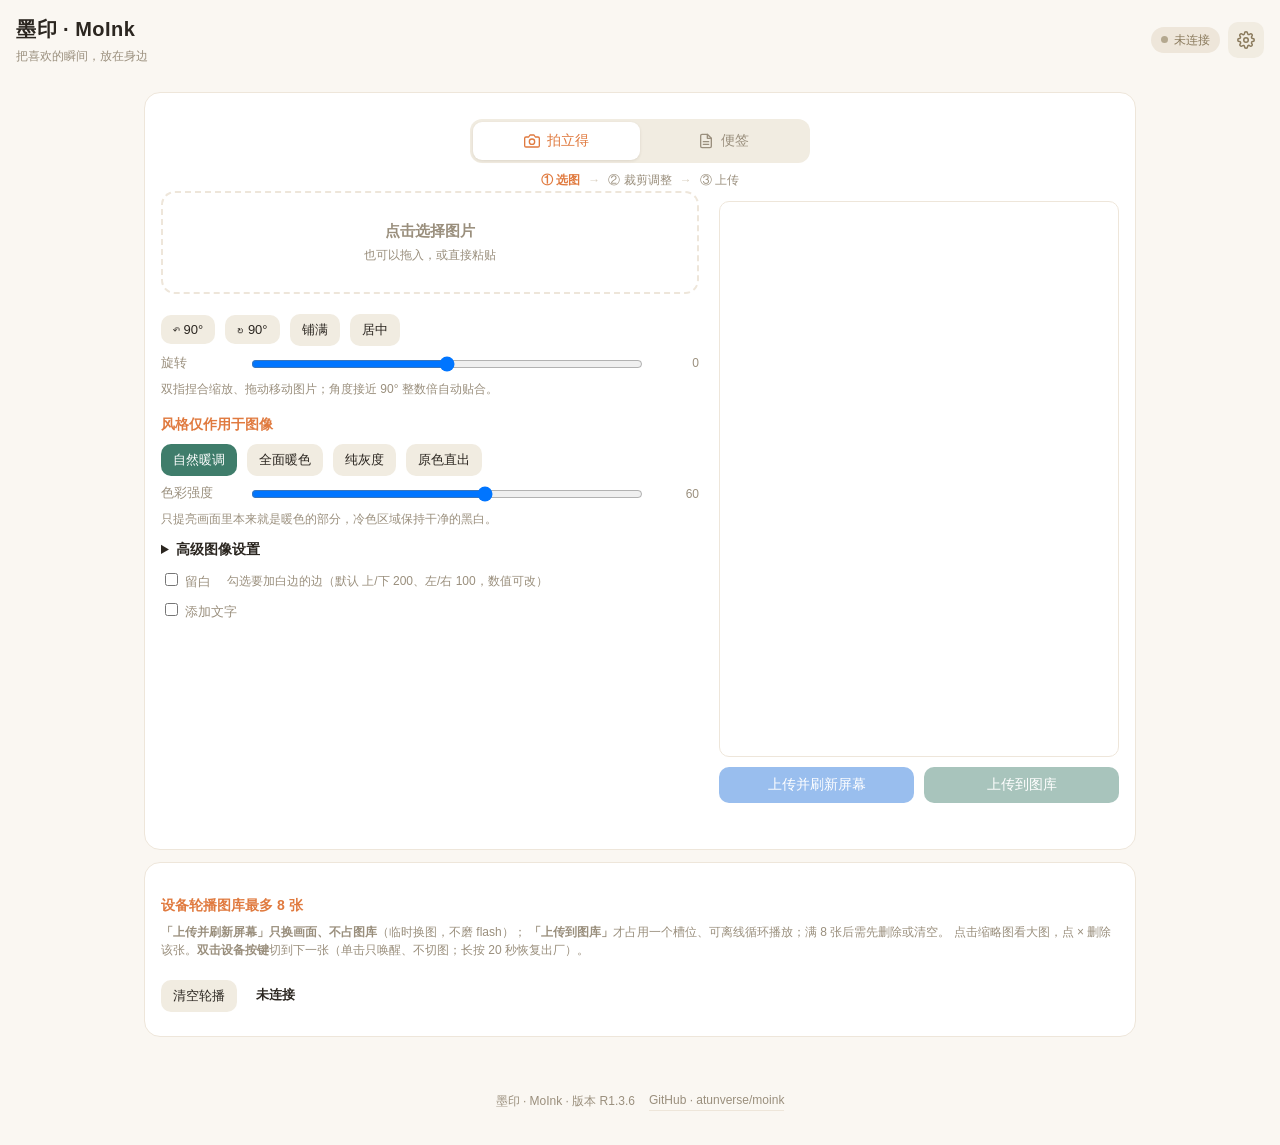
==== commit 79bc7300: "fix(power): R1.3.6 供电来源判定，插 USB 不再倒灌电池（FB-026） 老排线（R1.3.1 版 FPC）上电池经背靠背 AO3401 接 VSYS、栅极由 GPIO2 驱动， " ====
--- a/page/index.html
+++ b/page/index.html
@@ -2,8 +2,8 @@
 <html lang="zh-CN">
 <head>
 <meta charset="utf-8">
-<meta name="viewport" content="width=device-width, initial-scale=1, viewport-fit=cover">
-<meta name="moink-page-version" content="R1.3.5">
+<meta name="viewport" content="width=device-width, initial-scale=1, maximum-scale=1, user-scalable=no, viewport-fit=cover">
+<meta name="moink-page-version" content="R1.3.6">
 <title>墨印 · MoInk</title>
 <style>
 /* ===== Cropper.js v1.6.2 | MIT | https://github.com/fengyuanchen/cropperjs ===== */
@@ -19,7 +19,7 @@
 :root{ --bg:#faf7f2; --card:#fff; --line:#eee6da; --ink:#2b2620; --mut:#9a8f7d;
        --acc:#e07a3f; --acc2:#3f7d6b; --ok:#2e7d4f; --err:#c0392b; }
 *{ box-sizing:border-box; }
-html,body{ margin:0; padding:0; }
+html,body{ margin:0; padding:0; touch-action:pan-x pan-y; }
 body{ background:var(--bg); color:var(--ink);
       font-family:-apple-system,'PingFang SC','Microsoft YaHei','Noto Sans CJK SC',sans-serif;
       font-size:15px; line-height:1.55; -webkit-text-size-adjust:100%; }
@@ -68,6 +68,17 @@
                  padding:1px 6px; border-radius:99px; }
 .wifiItem .del{ flex-shrink:0; padding:2px 9px; font-size:12px; background:#f3e7e4;
                 color:var(--err); border-radius:8px; }
+/* 扫描结果（R1.3.5）：点一下即填入 SSID */
+.scanList{ display:flex; flex-direction:column; gap:5px; margin:8px 0; }
+.scanList:empty{ display:none; }
+.scanItem{ display:flex; align-items:center; gap:8px; padding:6px 10px;
+           background:var(--bg); border:1px solid var(--line); border-radius:10px;
+           font-size:13px; cursor:pointer; }
+.scanItem:active{ border-color:var(--ok); }
+.scanItem .n{ flex:1; min-width:0; overflow:hidden; text-overflow:ellipsis; white-space:nowrap; }
+.scanItem .bar{ flex-shrink:0; font-size:11px; color:var(--mut); }
+.scanItem .lk{ flex-shrink:0; font-size:11px; color:var(--mut); }
+.scanTip{ font-size:12px; color:var(--mut); margin:4px 0 0; }
 button{ font-family:inherit; cursor:pointer; border:none; border-radius:10px;
         background:var(--acc); color:#fff; font-size:14px; padding:9px 16px; }
 button.mini{ background:#f1ece1; color:var(--ink); padding:7px 12px; font-size:13px; }
@@ -209,13 +220,18 @@
 #prevOverlay{ position:fixed; inset:0; background:rgba(0,0,0,.85); z-index:99;
   display:flex; flex-direction:column; align-items:center; justify-content:center; gap:12px; }
 #prevCanvas{ max-width:92vw; max-height:78vh; background:#fff; border-radius:4px; }
+.prevBar{ display:flex; gap:10px; }
 </style>
 </head>
 <body>
 <!-- R1.3.1 大图预览层：必须在所有 <script> 之前，图库 JS 顶层绑定 $("prevClose")/$("prevOverlay") 依赖它先存在 -->
 <div id="prevOverlay" style="display:none">
   <canvas id="prevCanvas"></canvas>
-  <button class="mini" id="prevClose">关闭预览</button>
+  <div class="prevBar">
+    <button id="prevShow">显示到屏幕</button>
+    <button class="mini" id="prevClose">关闭预览</button>
+  </div>
+  <span class="savestate" id="prevmsg"></span>
 </div>
 
 <div id="workLoading" aria-hidden="true">
@@ -433,6 +449,16 @@
         <option value="1">关机（断电）</option>
       </select>
     </div>
+    <div class="row" id="lineVerRow" style="display:none">
+      <label>排线版本</label>
+      <span><input type="checkbox" id="lineNew"> 新排线（CH213K 反向阻断，ADC 接 VSYS）</span>
+    </div>
+    <div class="hint" id="lineVerHint" style="display:none">
+      <b>只有确认手上是新版排线才勾选。</b>不勾选时，电池供电下<b>不允许休眠</b>，
+      超时一律按「关机」处理 —— 老排线在休眠期间插 USB，5 V 会倒灌进电池
+      （3~4 A，无 CC/CV），而芯片睡着时没有任何发现手段。<br>
+      勾选后<b>不再做 USB 插入检测</b>：插着线时电池通路保持接通，拔线不掉电。
+    </div>
     <div id="sleepOpts">
       <div class="row">
         <label>自动唤醒</label>
@@ -502,6 +528,13 @@
     </div>
 
     <div class="wifiList" id="wifiList"></div>
+
+    <div class="row">
+      <label>附近</label>
+      <button class="mini" id="wifiScan">扫描附近 WiFi</button>
+      <span class="savestate" id="scanfmsg"></span>
+    </div>
+    <div class="scanList" id="scanList"></div>
 
     <div class="row">
       <label>名称</label>
@@ -1079,42 +1112,42 @@
   for (j = 0; j < lines.length; j++) mw = Math.max(mw, mc.measureText(lines[j]).width);
   return { lines:lines, mw:mw, blockH:blockH, lh:lh, pX:sz*0.28, pY:sz*0.18 };
 }
+function drawObj(ctx, o, cw, measured){
+  var t = String(o.text == null ? "" : o.text);
+  if (!t.replace(/\s+$/, "")) return;
+  var s = cw / EW;
+  var m = measured || objMetrics(o, s);
+  if (!m.lines.length) return;
+  ctx.save();
+  ctx.translate((+o.x||0)*s, (+o.y||0)*s);
+  ctx.rotate((+o.rot||0)*Math.PI/180);
+  var f = FONTS[clamp(+o.font|0, 0, FONTS.length-1)];
+  var sz = Math.max(6, (+o.size||48)*s);
+  ctx.font = f.w + " " + sz + "px " + f.css;
+  ctx.textAlign = "center"; ctx.textBaseline = "middle";
+  if (+o.bg >= 1){
+    var bgp = PAL[[1, 0, 2, 3][+o.bg - 1]];   /* R1.0.19 四色底：1白 2黑 3黄 4红 */
+    ctx.fillStyle = "rgb(" + bgp[0] + "," + bgp[1] + "," + bgp[2] + ")";
+    ctx.fillRect(-m.mw/2 - m.pX, -m.blockH/2 - m.pY, m.mw + m.pX*2, m.blockH + m.pY*2);
+  }
+  var fg = PAL[clamp(+o.color|0, 0, 3)];
+  var sw = clamp(+o.stroke||0, 0, 10) * s;
+  for (var j = 0; j < m.lines.length; j++){
+    var yy = -m.blockH/2 + m.lh/2 + j*m.lh;
+    if (sw > 0){
+      ctx.lineWidth = sw*2; ctx.lineJoin = "round";
+      var sp = PAL[clamp(+o.strokeC|0, 0, 3)];   /* R1.0.19 四色描边 */
+      ctx.strokeStyle = "rgb(" + sp[0] + "," + sp[1] + "," + sp[2] + ")";
+      ctx.strokeText(m.lines[j], 0, yy);
+    }
+    ctx.fillStyle = "rgb("+fg[0]+","+fg[1]+","+fg[2]+")";
+    ctx.fillText(m.lines[j], 0, yy);
+  }
+  ctx.restore();
+}
 function drawObjs(ctx, objs, cw, ch){
   if (!objs || !objs.length) return;
-  var s = cw / EW, i;
-  for (i = 0; i < objs.length; i++){
-    var o = objs[i];
-    var t = String(o.text == null ? "" : o.text);
-    if (!t.replace(/\s+$/, "")) continue;
-    var m = objMetrics(o, s);
-    if (!m.lines.length) continue;
-    ctx.save();
-    ctx.translate((+o.x||0)*s, (+o.y||0)*s);
-    ctx.rotate((+o.rot||0)*Math.PI/180);
-    var f = FONTS[clamp(+o.font|0, 0, FONTS.length-1)];
-    var sz = Math.max(6, (+o.size||48)*s);
-    ctx.font = f.w + " " + sz + "px " + f.css;
-    ctx.textAlign = "center"; ctx.textBaseline = "middle";
-    if (+o.bg >= 1){
-      var bgp = PAL[[1, 0, 2, 3][+o.bg - 1]];   /* R1.0.19 四色底：1白 2黑 3黄 4红 */
-      ctx.fillStyle = "rgb(" + bgp[0] + "," + bgp[1] + "," + bgp[2] + ")";
-      ctx.fillRect(-m.mw/2 - m.pX, -m.blockH/2 - m.pY, m.mw + m.pX*2, m.blockH + m.pY*2);
-    }
-    var fg = PAL[clamp(+o.color|0, 0, 3)];
-    var sw = clamp(+o.stroke||0, 0, 10) * s;
-    for (var j = 0; j < m.lines.length; j++){
-      var yy = -m.blockH/2 + m.lh/2 + j*m.lh;
-      if (sw > 0){
-        ctx.lineWidth = sw*2; ctx.lineJoin = "round";
-        var sp = PAL[clamp(+o.strokeC|0, 0, 3)];   /* R1.0.19 四色描边 */
-        ctx.strokeStyle = "rgb(" + sp[0] + "," + sp[1] + "," + sp[2] + ")";
-        ctx.strokeText(m.lines[j], 0, yy);
-      }
-      ctx.fillStyle = "rgb("+fg[0]+","+fg[1]+","+fg[2]+")";
-      ctx.fillText(m.lines[j], 0, yy);
-    }
-    ctx.restore();
-  }
+  for (var i = 0; i < objs.length; i++) drawObj(ctx, objs[i], cw);
 }
 function toBuf(canvas){
   var w = canvas.width, h = canvas.height;
@@ -1172,7 +1205,7 @@
   return cv;
 }
 /* 底图（L0+L1，无文字）：拍立得 = 白底+留白+风格化图像层；便签 = 纯底色。
-   R1.0.15 拖动实时重绘：底图量化只在手势开始做一次（renderBase 缓存 ImageData），
+   R1.0.15 拖动实时重绘：底图量化只在手势开始做一次（renderLiveBase 缓存画布），
    文字每帧矢量重画 —— 画布是唯一视觉源，拖动中每帧即最终合成效果。 */
 function drawBase(ctx, cw, ch){
   if (MODE === 0){
@@ -1227,23 +1260,45 @@
   ctx.putImageData(im, 0, 0);
   return idx;
 }
-/* ---------- 拖动实时重绘（Fabric 模式：画布唯一视觉源，DOM 只剩手柄） ---------- */
-var liveBase = null, liveRaf = 0;
-function renderBase(cw, ch){
+/* ---------- 拖动实时重绘（缓存图片与未选中文字，每帧只画当前文字） ---------- */
+var liveBase = null, liveAbove = null, liveMetric = null, liveRaf = 0;
+function renderLiveBase(cw, ch, skipIndex){
   var cv = document.createElement("canvas");
   cv.width = cw; cv.height = ch;
-  var ctx = cv.getContext("2d", { willReadFrequently: true });
+  var ctx = cv.getContext("2d");
   drawBase(ctx, cw, ch);
-  return ctx.getImageData(0, 0, cw, ch);
+  var objs = (MODE === 0 && !cfg.textOn) ? [] : curObjs();
+  /* 保留对象叠放顺序：当前文字之前的对象烤入底层，之后的对象缓存为透明上层。 */
+  liveAbove = null;
+  var aboveCtx = null;
+  for (var i = 0; i < objs.length; i++){
+    if (i === skipIndex) continue;
+    if (skipIndex >= 0 && i > skipIndex){
+      if (!liveAbove){
+        liveAbove = document.createElement("canvas");
+        liveAbove.width = cw; liveAbove.height = ch;
+        aboveCtx = liveAbove.getContext("2d");
+      }
+      drawObj(aboveCtx, objs[i], cw);
+    } else drawObj(ctx, objs[i], cw);
+  }
+  return cv;
 }
 function liveDraw(){
   liveRaf = 0;
   if (!liveBase) return;
   /* 指针事件可能高于屏幕刷新率；DOM 几何与画布统一在 RAF 中各更新一次。 */
-  if (od) relayoutOne(od.i, od.act === "m" || od.act === "r");
+  if (od) relayoutOne(od.i, od.act === "m" || od.act === "r", od.scale);
   var ctx = prevEl.getContext("2d");
-  ctx.putImageData(liveBase, 0, 0);
-  drawObjs(ctx, (MODE === 0 && !cfg.textOn) ? [] : curObjs(), prevEl.width, prevEl.height);  /* R1.0.17 */
+  ctx.drawImage(liveBase, 0, 0);
+  if (od){
+    var o = curObjs()[od.i];
+    if (o){
+      if (od.act === "s" || od.act === "wl") liveMetric = objMetrics(o, prevEl.width / EW);
+      drawObj(ctx, o, prevEl.width, liveMetric);
+    }
+  }
+  if (liveAbove) ctx.drawImage(liveAbove, 0, 0);
 }
 function scheduleLive(){
   if (!liveRaf && liveBase) liveRaf = requestAnimationFrame(liveDraw);
@@ -1252,9 +1307,11 @@
   clearTimeout(previewTimer); previewWant = null;  /* 挂起排队的预览，拖动期间画布归实时重绘管 */
   try {
     prevEl.width = EW; prevEl.height = EH;
-    liveBase = renderBase(EW, EH);
+    liveBase = renderLiveBase(EW, EH, od ? od.i : -1);
+    var o = od && curObjs()[od.i];
+    liveMetric = o ? objMetrics(o, 1) : null;
     liveDraw();
-  } catch(e){ liveBase = null; }
+  } catch(e){ liveBase = null; liveAbove = null; liveMetric = null; }
 }
 
 /* 竖屏桥接：编辑空间(552x768 或 600x800)顺时针转 90° → 设备帧(768x552 或 800x600)。
@@ -1390,6 +1447,10 @@
    DOM 与状态
    ================================================================== */
 var $ = function(id){ return document.getElementById(id); };
+/* 禁止 Safari 放大整页；裁剪区的图片缩放仍由 Cropper 处理。 */
+function stopViewportGesture(e){ e.preventDefault(); }
+document.addEventListener("gesturestart", stopViewportGesture, { passive:false });
+document.addEventListener("gesturechange", stopViewportGesture, { passive:false });
 var fileEl = $("file"), coreEl = $("core"), dmodeEl = $("dmode");
 var levelsEl = $("levels"), spaceEl = $("space");
 var cropImgEl = $("cropImg"), objLayerEl = $("objLayer"), prevWrapEl = $("prevWrap");
@@ -2016,10 +2077,10 @@
   var hDel = document.createElement("i"); hDel.className = "hnd h-del"; hDel.dataset.a = "del";
   el.appendChild(hS); el.appendChild(hR); el.appendChild(hW); el.appendChild(hDel);
 }
-function relayoutOne(i, keepSize){
+function relayoutOne(i, keepSize, fixedScale){
   var objs = curObjs(), o = objs[i], el = objLayerEl.children[i];
   if (!o || !el) return;
-  var s = objScale();
+  var s = fixedScale > 0 ? fixedScale : objScale();
   el.style.left = (o.x * s) + "px";
   el.style.top  = (o.y * s) + "px";
   el.style.transform = "translate(-50%,-50%) rotate(" + (+o.rot||0) + "deg)";
@@ -2059,8 +2120,10 @@
   }
   var r = el.getBoundingClientRect();
   var cx = r.left + r.width/2, cy = r.top + r.height/2;
+  var dragScale = objScale();
   od = { i:i, pid:e.pointerId, act:(e.target.dataset && e.target.dataset.a) || "m",
          sx:e.clientX, sy:e.clientY,
+         scale:dragScale,
          x0:o.x, y0:o.y, size0:o.size, rot0:o.rot,
          wrap0:(+o.wrap || Math.round(EW*0.94)),
          cs:Math.cos((+o.rot||0)*Math.PI/180), sn:Math.sin((+o.rot||0)*Math.PI/180),
@@ -2068,8 +2131,8 @@
          d0:Math.hypot(e.clientX-cx, e.clientY-cy),
          a0:Math.atan2(e.clientY-cy, e.clientX-cx)*180/Math.PI };
   objEditing = true;
-  relayoutOne(i);
-  startLive();             /* 构建无文字底图缓存并首帧实时重绘（画布唯一视觉源） */
+  relayoutOne(i, false, dragScale);
+  startLive();             /* 缓存静态画面，首帧实时重绘（画布唯一视觉源） */
   e.preventDefault();
   document.addEventListener("pointermove", odMove, { passive:false });
   document.addEventListener("pointerup", odUp);
@@ -2078,7 +2141,7 @@
 function odMove(e){
   if (!od || e.pointerId !== od.pid) return;   /* R1.0.22：只响应发起手势的指针 */
   var o = curObjs()[od.i]; if (!o) return;
-  var s = objScale();
+  var s = od.scale;
   if (od.act === "m"){
     o.x = od.x0 + (e.clientX - od.sx)/s;
     o.y = od.y0 + (e.clientY - od.sy)/s;
@@ -2105,7 +2168,7 @@
   if (e && od && e.pointerId !== od.pid) return;
   if (od){ saveCfg(); }
   od = null; objEditing = false; layoutObjs();
-  liveBase = null;
+  liveBase = null; liveAbove = null; liveMetric = null;
   if (liveRaf){ cancelAnimationFrame(liveRaf); liveRaf = 0; }
   schedulePreview(false);  /* 松手全量合成：snapIdx 就近吸附恢复锐利边缘 */
   document.removeEventListener("pointermove", odMove);
@@ -2342,6 +2405,7 @@
   });
 }
 
+var prevSlot = -1;   /* 大图预览当前打开的槽，「显示到屏幕」用 */
 function showPreview(slot){
   if (LOCAL_PREVIEW) return;
   /* R1.3.4：读取大图期间弹上传同款遮罩——锁定操作 + 进度反馈 */
@@ -2354,8 +2418,75 @@
     var w = (u8[4] << 8) | u8[5], h = (u8[6] << 8) | u8[7];
     renderFrameToCanvas($("prevCanvas"), u8.subarray(16), w, h, true);
     hideWorkLoading();
+    prevSlot = slot;
+    $("prevShow").disabled = false;
+    saveState("prevmsg", "", "");
     $("prevOverlay").style.display = "flex";
   }).catch(function(e){ hideWorkLoading(); saveState("caromsg", "err", "预览失败：" + e.message); });
+}
+
+/* 预览窗口「显示到屏幕」：固件只校验并排队，刷屏异步进行，**刷屏成功后才更新 cur**。
+   四色屏整屏刷新远不止 2~4 s（驱动超时留到 45 s），固定延时刷新图库会拿到旧 cur，
+   「当前」高亮不动。改为轮询 /api/info 的 store_cur（比 list 轻，不带缩略图），
+   等到目标张再刷新图库；最多 60 s 截止——有界轮询，不会让设备永不休眠。
+   showSeq：连点另一张时作废上一轮轮询。 */
+var showSeq = 0;
+function waitSlotShown(slot){
+  var seq = ++showSeq, t0 = Date.now();
+  /* 预览窗口可能已换成别的图：提示只写给仍在预览这张的窗口，图库照常刷新 */
+  function say(kind, text){ if (prevSlot === slot) saveState("prevmsg", kind, text); }
+  function next(){
+    if (seq !== showSeq) return;
+    if (Date.now() - t0 > 60000){
+      say("warn", "⚠ 60 秒内未确认屏幕已切换，请看屏幕");
+      refreshGallery();
+      return;
+    }
+    setTimeout(poll, 2000);
+  }
+  function poll(){
+    if (seq !== showSeq) return;
+    fetch(api("/api/info?t=" + Date.now())).then(function(r){ return r.json(); }).then(function(j){
+      if (seq !== showSeq) return;
+      if (+j.store_cur === slot){
+        say("ok", "✓ 屏幕已显示这张");
+        refreshGallery();
+        return;
+      }
+      next();
+    }).catch(next);
+  }
+  setTimeout(poll, 2000);
+}
+function showSlotOnDevice(){
+  if (caroBusy || prevSlot < 0) return;
+  var btn = $("prevShow"), slot = prevSlot;
+  btn.disabled = true;
+  saveState("prevmsg", "busy", "正在发送…");
+  fetch(api("/api/carousel/show?slot=" + slot), { method: "POST" }).then(function(r){
+    return r.text().then(function(t){
+      return { ok: r.status === 200, status: r.status, body: t };
+    });
+  }).then(function(x){
+    if (x.ok){
+      saveState("prevmsg", "busy", "已发送到屏幕，正在刷新…");
+      waitSlotShown(slot);
+    } else if (x.status === 404 && /no such slot/.test(x.body)){
+      saveState("prevmsg", "err", "这张图已不在（可能已被删除），请关闭预览后重试");
+      refreshGallery();
+    } else if (x.status === 404 || x.status === 405){
+      saveState("prevmsg", "err", "当前固件不支持此功能，请先升级固件");
+    } else if (x.status === 503){
+      saveState("prevmsg", "err", "设备正忙，请稍后重试");
+    } else {
+      var extra = x.body ? (" · " + String(x.body).replace(/\s+/g, " ").slice(0, 60)) : "";
+      saveState("prevmsg", "err", "显示失败：HTTP " + x.status + extra);
+    }
+  }).catch(function(){
+    saveState("prevmsg", "err", "网络错误（可能已显示，请看屏幕）");
+  }).then(function(){
+    btn.disabled = false;
+  });
 }
 
 function clearCarousel(){
@@ -2387,6 +2518,7 @@
   if (cell) showPreview(parseInt(cell.getAttribute("data-slot"), 10));
 });
 $("carouselClear").addEventListener("click", clearCarousel);
+$("prevShow").addEventListener("click", showSlotOnDevice);
 $("prevClose").addEventListener("click", function(){ $("prevOverlay").style.display = "none"; });
 $("prevOverlay").addEventListener("click", function(ev){
   if (ev.target && ev.target.id === "prevOverlay") this.style.display = "none";
@@ -2478,6 +2610,7 @@
     $("actionSel").value = String(s.timeout_action == null ? 0 : s.timeout_action);
     $("wakeSel").value = String(s.wake_s);
     $("wakeShow").checked = (s.wake_show == null) ? true : !!s.wake_show;  /* 默认开启 */
+    $("lineNew").checked = !!s.line_v;   /* R1.3.6：默认老排线（未勾选） */
     syncPowerUI();
     $("apSsid").value = s.ssid || "";
     $("apPass").placeholder = s.pass_set ? "已设置（留空 = 保持当前密码）" : "留空 = 开放热点";
@@ -2562,7 +2695,57 @@
     if (el) saveState(msgId, "err", "✗ " + (e.message || "失败"));
   });
 }
+/* 扫描附近 WiFi（R1.3.5）：点一次扫一次，**绝不定时扫** —— 扫描要把射频从热点
+   信道挪到别的信道，连着的手机手会卡 1~2 秒，反复扫等于把热点打断。 */
+function scanAp(){
+  var box = $("scanList"), btn = $("wifiScan");
+  btn.disabled = true;
+  box.innerHTML = "";
+  saveState("scanfmsg", "", "扫描中…（约 2 秒）");
+  fetch(api("/api/scan"))
+    .then(function(r){
+      return r.text().then(function(t){ return {ok: r.ok, status: r.status, text: t}; });
+    })
+    .then(function(x){
+      if (!x.ok) throw new Error(x.text || ("HTTP " + x.status));
+      var d = JSON.parse(x.text), list = d.list || [];
+      if (!list.length){ saveState("scanfmsg", "", "没扫到，靠近路由器再试"); return; }
+      saveState("scanfmsg", "ok", "✓ " + list.length + " 个");
+      list.forEach(function(a){
+        var row = document.createElement("div");
+        row.className = "scanItem";
+        var nm = document.createElement("span");
+        nm.className = "n"; nm.textContent = a.ssid;
+        row.appendChild(nm);
+        var bar = document.createElement("span");
+        bar.className = "bar"; bar.textContent = a.rssi + " dBm";
+        row.appendChild(bar);
+        var lk = document.createElement("span");
+        lk.className = "lk"; lk.textContent = a.lock ? "加密" : "开放";
+        row.appendChild(lk);
+        row.onclick = function(){
+          $("staSsid").value = a.ssid;
+          box.innerHTML = "";
+          if (a.lock){
+            $("staPass").placeholder = "输入该 WiFi 的密码";
+            $("staPass").focus();
+          }else{
+            $("staPass").value = "";
+            $("staPass").placeholder = "开放网络，密码留空";
+            $("wifiAdd").focus();
+          }
+          saveState("scanfmsg", "ok", "已填入名称");
+        };
+        box.appendChild(row);
+      });
+    })
+    .catch(function(e){
+      saveState("scanfmsg", "err", "✗ " + (e.message || "扫描失败"));
+    })
+    .then(function(){ btn.disabled = false; });
+}
 function initNetUI(){
+  $("wifiScan").onclick = scanAp;
   $("wifiAdd").onclick = function(){
     var ssid = $("staSsid").value.trim();
     if (!ssid){ saveState("wifimsg", "err", "✗ 请填 WiFi 名称"); return; }
@@ -2581,7 +2764,7 @@
    热点改名会立刻踢掉客户端（应答可能收不到），所以回读带重试。 */
 var SETT_LABEL = { panel:"屏幕", hflip:"左右镜像", gpio_preset:"GPIO 接法",
                    wifi_pwr:"WiFi 功率", sleep_s:"超时", timeout_action:"超时动作",
-                   wake_s:"自动唤醒", wake_show:"唤醒后切图",
+                   wake_s:"自动唤醒", wake_show:"唤醒后切图", line_v:"排线版本",
                    ssid:"热点名", pass:"热点密码" };
 function saveState(id, kind, text){
   var el = id ? $(id) : null; if (!el) return;
@@ -2668,7 +2851,8 @@
     sleep_s: $("sleepSel").value,
     timeout_action: $("actionSel").value,
     wake_s: $("wakeSel").value,
-    wake_show: $("wakeShow").checked ? 1 : 0
+    wake_show: $("wakeShow").checked ? 1 : 0,
+    line_v: $("lineNew").checked ? 1 : 0
   }, function(){ loadSettings(); }, "sleepmsg");
 });
 $("saveAp").addEventListener("click", function(){
@@ -2684,7 +2868,7 @@
 });
 /* 编辑空间几何切换后的重排：画布尺寸 / 对象手柄 / 预览全部跟着换。 */
 function onGeomChanged(){
-  liveBase = null;
+  liveBase = null; liveAbove = null; liveMetric = null;
   try { prevEl.width = EW; prevEl.height = EH; } catch(e){}
   try { layoutObjs(); } catch(e){}
   schedulePreview(false);
@@ -2740,6 +2924,13 @@
   });
 }
 function toggleGpioCustom(){ $("gpioCustom").style.display = ($("gpioPreset").value === "3") ? "" : "none"; }
+/* R1.3.6：「排线版本」只在接法选「排线」时才出现 —— 其它档位没有这回事。 */
+function syncLineVer(preset){
+  var v = (preset == null) ? $("gpioPreset").value : String(preset);
+  var disp = (v === "1") ? "" : "none";
+  $("lineVerRow").style.display = disp;
+  $("lineVerHint").style.display = disp;
+}
 function loadGpio(s){
   var preset = (s && s.gpio_preset != null) ? +s.gpio_preset : 0;
   $("gpioPreset").value = String(preset);
@@ -2751,6 +2942,7 @@
   });
   syncGpioSels(null);
   toggleGpioCustom();
+  syncLineVer(preset);
 }
 function gpioFields(){
   var preset = $("gpioPreset").value;
@@ -2773,6 +2965,7 @@
 $("gpioPreset").addEventListener("change", function(){
   if ($("gpioPreset").value === "3") syncGpioSels(null);
   toggleGpioCustom();
+  syncLineVer();
 });
 $("saveGpio").addEventListener("click", function(){
   postSettings(gpioFields(), function(){}, "gpiomsg", "✓ 已保存，重启后生效");
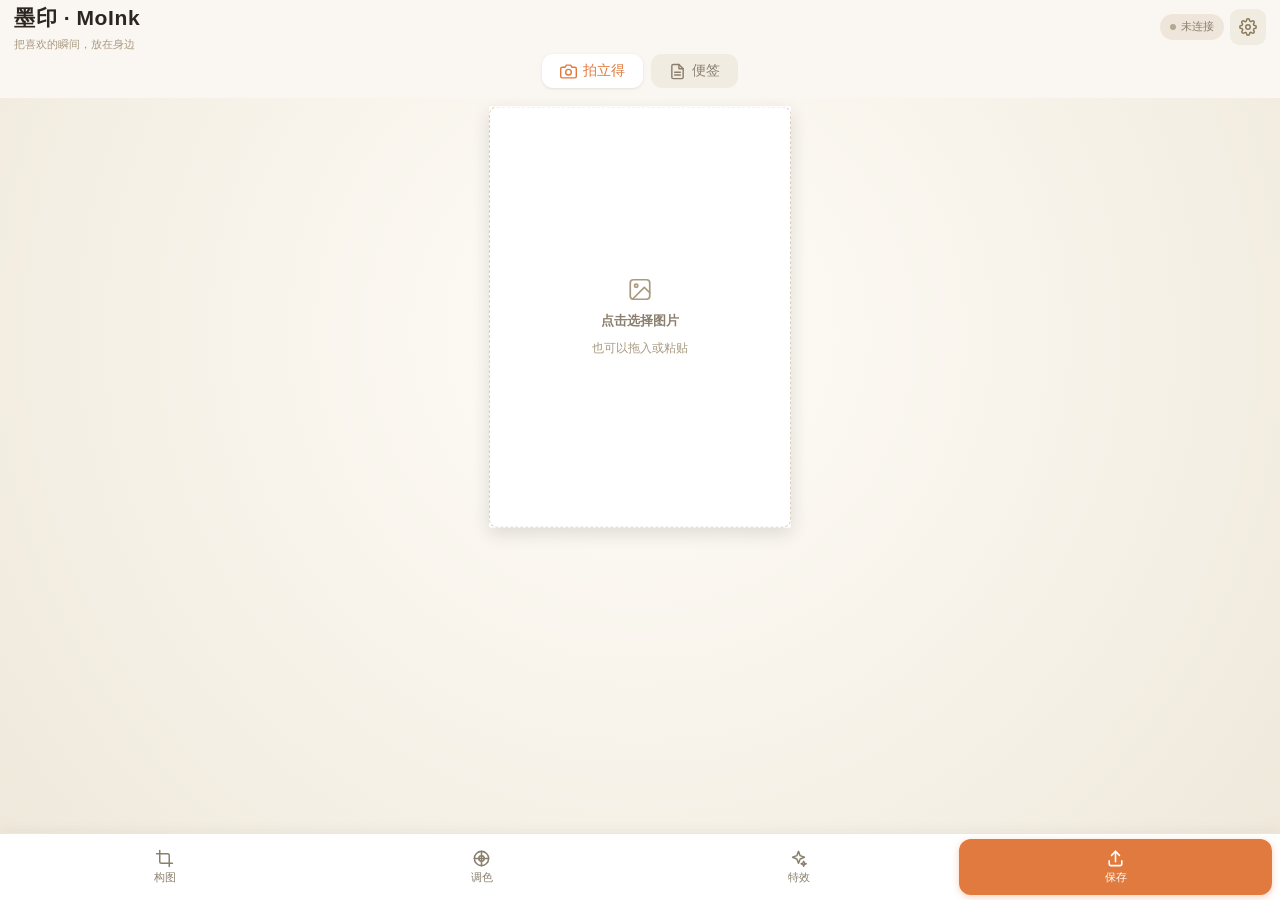
==== commit 343be944: "release: R1.4.0 控制页重构 / 便签 / 帧流式 / 自锁修复 - 控制页重做为手机编辑器形态，新增便签模式（6 版式 x 6 四色主题） - 模板/贴纸/日期全部重写；帧数据改流式，" ====
--- a/page/index.html
+++ b/page/index.html
@@ -3,696 +3,1539 @@
 <head>
 <meta charset="utf-8">
 <meta name="viewport" content="width=device-width, initial-scale=1, maximum-scale=1, user-scalable=no, viewport-fit=cover">
-<meta name="moink-page-version" content="R1.3.6">
+<meta name="moink-page-version" content="R1.4.0">
+<meta name="theme-color" content="#faf7f2">
 <title>墨印 · MoInk</title>
 <style>
-/* ===== Cropper.js v1.6.2 | MIT | https://github.com/fengyuanchen/cropperjs ===== */
-/*!
- * Cropper.js v1.6.2
- * https://fengyuanchen.github.io/cropperjs
- *
- * Copyright 2015-present Chen Fengyuan
- * Released under the MIT license
- *
- * Date: 2024-04-21T07:43:02.731Z
- */.cropper-container{-webkit-touch-callout:none;direction:ltr;font-size:0;line-height:0;position:relative;-ms-touch-action:none;touch-action:none;-webkit-user-select:none;-moz-user-select:none;-ms-user-select:none;user-select:none}.cropper-container img{backface-visibility:hidden;display:block;height:100%;image-orientation:0deg;max-height:none!important;max-width:none!important;min-height:0!important;min-width:0!important;width:100%}.cropper-canvas,.cropper-crop-box,.cropper-drag-box,.cropper-modal,.cropper-wrap-box{bottom:0;left:0;position:absolute;right:0;top:0}.cropper-canvas,.cropper-wrap-box{overflow:hidden}.cropper-drag-box{background-color:#fff;opacity:0}.cropper-modal{background-color:#000;opacity:.5}.cropper-view-box{display:block;height:100%;outline:1px solid #39f;outline-color:rgba(51,153,255,.75);overflow:hidden;width:100%}.cropper-dashed{border:0 dashed #eee;display:block;opacity:.5;position:absolute}.cropper-dashed.dashed-h{border-bottom-width:1px;border-top-width:1px;height:33.33333%;left:0;top:33.33333%;width:100%}.cropper-dashed.dashed-v{border-left-width:1px;border-right-width:1px;height:100%;left:33.33333%;top:0;width:33.33333%}.cropper-center{display:block;height:0;left:50%;opacity:.75;position:absolute;top:50%;width:0}.cropper-center:after,.cropper-center:before{background-color:#eee;content:" ";display:block;position:absolute}.cropper-center:before{height:1px;left:-3px;top:0;width:7px}.cropper-center:after{height:7px;left:0;top:-3px;width:1px}.cropper-face,.cropper-line,.cropper-point{display:block;height:100%;opacity:.1;position:absolute;width:100%}.cropper-face{background-color:#fff;left:0;top:0}.cropper-line{background-color:#39f}.cropper-line.line-e{cursor:ew-resize;right:-3px;top:0;width:5px}.cropper-line.line-n{cursor:ns-resize;height:5px;left:0;top:-3px}.cropper-line.line-w{cursor:ew-resize;left:-3px;top:0;width:5px}.cropper-line.line-s{bottom:-3px;cursor:ns-resize;height:5px;left:0}.cropper-point{background-color:#39f;height:5px;opacity:.75;width:5px}.cropper-point.point-e{cursor:ew-resize;margin-top:-3px;right:-3px;top:50%}.cropper-point.point-n{cursor:ns-resize;left:50%;margin-left:-3px;top:-3px}.cropper-point.point-w{cursor:ew-resize;left:-3px;margin-top:-3px;top:50%}.cropper-point.point-s{bottom:-3px;cursor:s-resize;left:50%;margin-left:-3px}.cropper-point.point-ne{cursor:nesw-resize;right:-3px;top:-3px}.cropper-point.point-nw{cursor:nwse-resize;left:-3px;top:-3px}.cropper-point.point-sw{bottom:-3px;cursor:nesw-resize;left:-3px}.cropper-point.point-se{bottom:-3px;cursor:nwse-resize;height:20px;opacity:1;right:-3px;width:20px}@media (min-width:768px){.cropper-point.point-se{height:15px;width:15px}}@media (min-width:992px){.cropper-point.point-se{height:10px;width:10px}}@media (min-width:1200px){.cropper-point.point-se{height:5px;opacity:.75;width:5px}}.cropper-point.point-se:before{background-color:#39f;bottom:-50%;content:" ";display:block;height:200%;opacity:0;position:absolute;right:-50%;width:200%}.cropper-invisible{opacity:0}.cropper-bg{background-image:url("[data-uri]")}.cropper-hide{display:block;height:0;position:absolute;width:0}.cropper-hidden{display:none!important}.cropper-move{cursor:move}.cropper-crop{cursor:crosshair}.cropper-disabled .cropper-drag-box,.cropper-disabled .cropper-face,.cropper-disabled .cropper-line,.cropper-disabled .cropper-point{cursor:not-allowed}
-:root{ --bg:#faf7f2; --card:#fff; --line:#eee6da; --ink:#2b2620; --mut:#9a8f7d;
-       --acc:#e07a3f; --acc2:#3f7d6b; --ok:#2e7d4f; --err:#c0392b; }
-*{ box-sizing:border-box; }
-html,body{ margin:0; padding:0; touch-action:pan-x pan-y; }
-body{ background:var(--bg); color:var(--ink);
-      font-family:-apple-system,'PingFang SC','Microsoft YaHei','Noto Sans CJK SC',sans-serif;
-      font-size:15px; line-height:1.55; -webkit-text-size-adjust:100%; }
-header{ display:flex; align-items:center; justify-content:space-between; gap:10px;
-        padding:14px 16px 8px; }
-header h1{ margin:0; font-size:20px; font-weight:700; letter-spacing:.5px; }
-header .sub{ margin-top:2px; font-size:12px; color:var(--mut); }
-#hdrBrand{ min-width:0; }
-#hdrL,#hdrR{ display:flex; align-items:center; gap:8px; min-width:0; }
-.iconbtn{ width:36px; height:36px; padding:0; flex-shrink:0; display:inline-flex;
-          align-items:center; justify-content:center; background:#f1ece1;
-          color:#8a7a5c; border-radius:10px; }
-#backBtn{ width:auto; height:36px; padding:0 14px 0 10px; gap:6px;
-          background:#f1ece1; color:var(--ink); }
-#backBtn b{ font-size:14px; font-weight:600; }
-#conn{ display:inline-flex; align-items:center; gap:6px; padding:4px 10px;
-       border-radius:99px; font-size:12px; background:#eee6da; color:#8a7a5c;
-       white-space:nowrap; flex-shrink:0; }
-#conn::before{ content:""; width:7px; height:7px; border-radius:50%;
-               background:#b4a88f; flex-shrink:0; }
-#conn.ok{ background:#e3f2e8; color:var(--ok); }
+:root{
+--bg:#faf7f2;
+--card:#fff;
+--line:#eee6da;
+--line2:#d9cfbc;
+--ink:#2b2620;
+--mut:#8a7f6d;
+--mut2:#a99a80;
+--acc:#e07a3f;
+--acc-l:#fdf1e7;
+--acc2:#3f7d6b;
+--acc2-l:#e7f1ed;
+--ok:#2e7d4f;
+--ok-l:#e3f2e8;
+--err:#c0392b;
+--err-l:#fbe4e1;
+--warn:#a5701a;
+--warn-l:#fdf1dc;
+--dock-h:56px;
+--brand-h:52px;
+--modes-h:46px;
+--safe-b:env(safe-area-inset-bottom, 0px);
+--r:12px;
+--r-lg:16px;
+--tap:44px;
+}
+*{ box-sizing:border-box; -webkit-tap-highlight-color:transparent; }
+html,body{
+margin:0; padding:0;
+width:100%; height:100%; overflow-x:hidden;
+overscroll-behavior:none;
+touch-action:pan-x pan-y;
+}
+body{
+background:var(--bg); color:var(--ink);
+font-family:-apple-system,'PingFang SC','Microsoft YaHei','Noto Sans CJK SC',sans-serif;
+font-size:15px; line-height:1.55;
+-webkit-text-size-adjust:100%;
+}
+input,select,textarea,button{ font-family:inherit; font-size:14px; }
+img,canvas,svg{ display:block; max-width:100%; }
+button{
+cursor:pointer; border:none; border-radius:9px;
+background:var(--acc); color:#fff; font-size:14px; padding:9px 16px;
+}
+button.mini{ background:#f1ece1; color:var(--ink); padding:7px 12px; font-size:12.5px; }
+button.sec{ background:var(--acc2); }
+button.danger{ background:var(--err); }
+button:disabled{ opacity:.45; cursor:default; }
+button.preset{
+flex:1 1 0; min-width:0; padding:6px 4px; font-size:11px; font-weight:500;
+background:#f7f3ea; color:var(--mut); border:0; border-radius:9px;
+text-align:center; white-space:nowrap; overflow:hidden; text-overflow:ellipsis;
+}
+button.preset.on{ background:var(--acc); color:#fff; }
+button.iconbtn{
+width:36px; height:36px; padding:0; flex-shrink:0;
+display:inline-flex; align-items:center; justify-content:center;
+background:#f1ece1; color:#8a7a5c; border-radius:9px;
+}
+input[type=text],input[type=password],input[type=number],select,textarea{
+border:1px solid var(--line); border-radius:9px;
+padding:8px 10px; background:#fff; color:var(--ink);
+min-width:0;
+}
+textarea{ width:100%; min-height:68px; resize:vertical; }
+input[type=range]{
+-webkit-appearance:none; appearance:none;
+flex:1; min-width:110px; height:24px; background:transparent; cursor:pointer;
+}
+input[type=range]::-webkit-slider-runnable-track{
+height:4px; border-radius:2px;
+background:linear-gradient(to right,
+var(--acc) 0 var(--p,50%), var(--line2) var(--p,50%) 100%);
+}
+input[type=range]::-webkit-slider-thumb{
+-webkit-appearance:none; appearance:none;
+width:16px; height:16px; margin-top:-6px; border-radius:50%;
+background:var(--acc); border:2px solid #fff;
+box-shadow:0 1px 3px rgba(43,38,32,.28);
+}
+input[type=range]::-moz-range-track{ height:4px; border-radius:2px; background:var(--line2); }
+input[type=range]::-moz-range-progress{ height:4px; border-radius:2px; background:var(--acc); }
+input[type=range]::-moz-range-thumb{
+width:14px; height:14px; border-radius:50%;
+background:var(--acc); border:2px solid #fff;
+}
+input[type=file]{ font-size:12.5px; color:var(--mut); max-width:100%; }
+input[type=file]::file-selector-button{
+border:0; border-radius:9px; padding:8px 12px; margin-right:8px;
+background:#f1ece1; color:var(--ink); font-size:12.5px; font-family:inherit; cursor:pointer;
+}
+input[type=checkbox]{ accent-color:var(--acc); width:16px; height:16px; }
+.row{ display:flex; align-items:center; gap:10px; margin:8px 0; flex-wrap:wrap; }
+.row.center{ justify-content:center; }
+.row > label{ font-size:13px; color:var(--mut); min-width:56px; flex-shrink:0; }
+.hint{ font-size:12px; color:var(--mut); margin:6px 0; line-height:1.5; }
+.savestate{
+display:inline-flex; align-items:center;
+padding:3px 9px; border-radius:99px;
+font-size:12.5px; font-weight:700; line-height:1.35;
+}
+.savestate:empty{ display:none; }
+.savestate.busy{ background:#f1ece1; color:var(--mut); }
+.savestate.ok{ background:var(--ok-l); color:var(--ok); }
+.savestate.warn{ background:var(--warn-l); color:var(--warn); }
+.savestate.err{ background:var(--err-l); color:var(--err); }
+#bar,#bar2{ display:none; height:8px; background:#eee6da; border-radius:99px; overflow:hidden; margin:10px 0; }
+#fill,#fill2{ height:100%; width:0; background:var(--acc); border-radius:99px; transition:width .15s; }
+#vEdit{
+position:relative;
+width:100%; height:100%; min-width:0;
+display:flex; flex-direction:column;
+overflow:hidden;
+}
+#brand{
+flex:0 0 auto; height:var(--brand-h);
+display:flex; align-items:center; justify-content:space-between; gap:8px;
+padding:8px 14px 6px;
+}
+#brand .bt{ min-width:0; flex:1 1 auto; }
+#brand h1{
+margin:0; font-size:21px; font-weight:700; letter-spacing:.6px;
+white-space:nowrap; overflow:hidden; text-overflow:ellipsis;
+}
+#brand .sub{ font-size:10.5px; color:var(--mut2); margin-top:1px; white-space:nowrap; }
+#brand .br{ display:flex; align-items:center; gap:6px; flex-shrink:0; }
+#conn{
+display:inline-flex; align-items:center; gap:5px;
+padding:4px 10px; border-radius:99px;
+font-size:11px; background:#eee6da; color:var(--mut); white-space:nowrap;
+flex:0 0 auto; max-width:40vw;
+overflow:hidden; text-overflow:ellipsis;
+}
+#conn::before{ content:""; width:6px; height:6px; border-radius:50%; background:#b4a88f; }
+#conn.ok{ background:var(--ok-l); color:var(--ok); }
 #conn.ok::before{ background:var(--ok); }
-main{ max-width:640px; margin:0 auto; padding:6px 14px 40px; }
-footer#appFoot{ max-width:640px; margin:0 auto; padding:2px 14px 34px;
-                display:flex; align-items:center; justify-content:center; gap:14px;
-                flex-wrap:wrap; font-size:12px; color:var(--mut); }
-footer#appFoot b{ font-weight:400; }
-footer#appFoot a{ color:var(--mut); text-decoration:none;
-                  border-bottom:1px solid var(--line); padding-bottom:1px; }
-footer#appFoot a:active,footer#appFoot a:hover{ color:var(--acc); border-bottom-color:var(--acc); }
-.card{ background:var(--card); border:1px solid var(--line); border-radius:16px;
-       padding:16px; margin:12px 0; }
-.card h2{ margin:0 0 12px; font-size:16px; font-weight:700; }
-.card h2 .tag{ font-size:11px; color:var(--mut); font-weight:400; margin-left:6px; }
-.row{ display:flex; align-items:center; gap:10px; margin:8px 0; flex-wrap:wrap; }
-.row label{ font-size:13px; color:var(--mut); min-width:56px; }
-.hint{ font-size:12px; color:var(--mut); margin:6px 0; }
-/* 联网卡片（R1.3.5）：已保存的上游 WiFi 列表 */
+#modes{
+flex:0 0 auto; height:var(--modes-h);
+display:flex; gap:8px; padding:2px 14px 10px;
+justify-content:center;
+overflow-x:auto; scrollbar-width:none;
+}
+#modes::-webkit-scrollbar{ display:none; }
+#modes .mode{
+flex:0 0 auto; display:flex; align-items:center; gap:6px;
+background:#f1ece1; color:var(--mut);
+padding:0 18px; height:34px; font-size:13.5px; border-radius:11px;
+white-space:nowrap;
+}
+#modes .mode.on{ background:#fff; color:var(--acc); box-shadow:0 1px 3px rgba(75,55,30,.12); }
+#modes .mode svg{ width:17px; height:17px; }
+#stage{
+position:relative; flex:1 1 auto;
+min-width:0; min-height:0; overflow:hidden;
+display:flex; align-items:center; justify-content:center;
+padding:8px 10px 10px;
+background:radial-gradient(circle at 50% 32%,#fffdf9 0%,#f4efe4 72%,#efe8db 100%);
+touch-action:none;
+}
+#prevWrap{
+position:absolute; left:50%; top:50%;
+transform:translate(-50%,-50%);
+background:#fff;
+box-shadow:0 6px 18px rgba(43,38,32,.14);
+border-radius:2px;
+}
+#prev{
+display:block; width:100%; height:100%;
+border-radius:2px; background:#fff;
+}
+#objLayer{
+position:absolute; left:0; top:0; width:100%; height:100%;
+pointer-events:none; overflow:hidden;
+}
+#cropStage{
+position:absolute; overflow:hidden; background:#fff;
+visibility:hidden; pointer-events:none;
+}
+#stage[data-view="crop"] #cropStage{ visibility:visible; pointer-events:auto; }
+#stage[data-view="crop"] #filerow{ display:none; }
+#stage[data-view="crop"] #statusLine{ display:none; }
+#stage[data-view="crop"] #prev,
+#stage[data-view="crop"] #objLayer,
+#stage[data-view="crop"] #emptyCue{ visibility:hidden; }
+#cropImg{
+position:absolute; display:block; pointer-events:none;
+user-select:none; -webkit-user-drag:none;
+transform-origin:50% 50%;
+}
+#cropPadMask{
+position:absolute; left:0; top:0; width:100%; height:100%;
+display:none; pointer-events:none; z-index:1;
+}
+#cropPadMask i{
+position:absolute; display:block;
+background:rgba(255,255,255,.82);
+box-shadow:0 0 0 1px rgba(30,24,16,.10) inset;
+}
+#cropBox{
+position:absolute; box-sizing:border-box; z-index:2;
+border:1.5px solid rgba(255,255,255,.95);
+box-shadow:0 0 0 1px rgba(30,24,16,.55), 0 0 0 4000px rgba(24,18,10,.42);
+cursor:move; touch-action:none;
+}
+.cbGrid{
+position:absolute; inset:0; pointer-events:none;
+background-image:
+linear-gradient(to right, rgba(255,255,255,.42) 1px, transparent 1px),
+linear-gradient(to bottom, rgba(255,255,255,.42) 1px, transparent 1px);
+background-size:33.333% 33.333%;
+}
+.cbH{
+position:absolute; width:24px; height:24px; border-radius:50%;
+background:rgba(255,255,255,.95); border:1.5px solid rgba(30,24,16,.45);
+box-shadow:0 1px 4px rgba(0,0,0,.28);
+}
+.cbH[data-h="nw"]{ left:-12px;  top:-12px;    cursor:nwse-resize; }
+.cbH[data-h="ne"]{ right:-12px; top:-12px;    cursor:nesw-resize; }
+.cbH[data-h="sw"]{ left:-12px;  bottom:-12px; cursor:nesw-resize; }
+.cbH[data-h="se"]{ right:-12px; bottom:-12px; cursor:nwse-resize; }
+#emptyCue{
+position:absolute; inset:0;
+display:none; flex-direction:column; align-items:center; justify-content:center; gap:8px;
+border:1px dashed var(--line2); border-radius:8px;
+color:var(--mut2); font-size:12px; text-align:center; padding:16px;
+cursor:pointer; background:rgba(255,255,255,.55);
+}
+#stage.empty #emptyCue{ display:flex; }
+#emptyCue b{ font-size:13px; color:var(--mut); font-weight:600; }
+#file{
+position:fixed; left:0; top:0;
+width:1px; height:1px; opacity:0;
+margin:0; padding:0; border:0;
+z-index:-1; pointer-events:none;
+}
+#browserFallback{ display:none; position:absolute; inset:0; z-index:5;
+flex-direction:column; align-items:center; justify-content:center; gap:10px;
+background:rgba(255,255,255,.96); padding:18px; text-align:center; font-size:12px; color:var(--mut); }
+#browserFallback.show{ display:flex; }
+#openBrowser{
+display:block; border-radius:10px; padding:9px 14px;
+background:var(--acc2); color:#fff; text-decoration:none; font-size:13px;
+}
+#filerow{
+position:absolute; left:8px; top:8px; z-index:4;
+display:none; align-items:center; gap:8px; max-width:calc(100% - 16px);
+background:rgba(255,255,255,.92); border:1px solid var(--line);
+border-radius:10px; padding:4px 6px;
+backdrop-filter:blur(4px);
+}
+#filerow.show{ display:flex; }
+#thumb{ width:34px; height:26px; object-fit:cover; border-radius:5px; border:1px solid var(--line); }
+#fname{ font-size:10.5px; color:var(--mut); flex:1; min-width:0;
+overflow:hidden; text-overflow:ellipsis; white-space:nowrap; }
+#refile{ display:inline-block; background:#f1ece1; color:var(--ink); border-radius:7px;
+padding:4px 8px; font-size:11px; cursor:pointer; white-space:nowrap; flex-shrink:0; }
+#statusLine{
+position:absolute; left:10px; bottom:6px; z-index:2;
+display:inline-flex; align-items:center; gap:8px;
+max-width:calc(100% - 20px);
+pointer-events:none;
+background:rgba(250,247,242,.92);
+border-radius:10px; padding:3px 9px;
+backdrop-filter:blur(6px);
+}
+#statusLine.hid{ display:none; }
+#statusLine p{ margin:0; font-size:11.5px; line-height:1.4; flex:0 1 auto; min-width:0; }
+#msg{ color:var(--mut); }
+#msg.ok{ color:var(--ok); }
+#msg.err{ color:var(--err); }
+#stathint{ color:var(--mut2); font-size:11px; text-align:right; }
+#dock{
+flex:0 0 auto; position:relative; z-index:20; min-width:0;
+display:flex; gap:4px;
+padding:5px 8px calc(5px + var(--safe-b));
+background:var(--card);
+border-top:1px solid var(--line);
+box-shadow:0 -2px 12px rgba(43,38,32,.05);
+}
+.dk{
+flex:1 1 0; min-width:0; height:var(--dock-h);
+display:flex; flex-direction:column; align-items:center; justify-content:center; gap:3px;
+border:0; background:transparent; color:var(--mut);
+border-radius:var(--r); font-size:10.5px; position:relative;
+padding:0;
+}
+.dk svg{ flex-shrink:0; }
+.dk.on{ color:var(--acc); background:var(--acc-l); }
+.dk.sav{ color:#fff; background:var(--acc); box-shadow:0 2px 7px rgba(224,122,63,.35); }
+.dk.sav.on{ color:#fff; background:var(--acc); }
+.dk.sav.open{ background:var(--ink); box-shadow:none; }
+.dk .badge{
+position:absolute; right:8px; top:2px; min-width:15px; height:15px;
+border-radius:8px; padding:0 3px;
+background:var(--acc); color:#fff;
+font-size:9px; line-height:15px; text-align:center; font-weight:700;
+}
+.dk.sav .badge{ background:#fff; color:var(--acc); right:5px; top:1px; }
+#sheet{
+position:relative; z-index:15;
+flex:0 0 auto;
+background:var(--card);
+border-radius:var(--r-lg) var(--r-lg) 0 0;
+display:flex; flex-direction:column;
+height:auto;
+max-height:0;
+min-height:0;
+overflow:hidden;
+transition:max-height .26s cubic-bezier(.32,.72,0,1);
+height:0;
+}
+#sheet.up{
+height:auto;
+max-height:38%;
+border-top:1px solid var(--line);
+box-shadow:0 -8px 24px rgba(43,38,32,.12);
+}
+#sheet.up[data-panel="save"]{
+height:auto;
+max-height:calc(100% - var(--brand-h) - var(--modes-h) - var(--dock-h) - 44px);
+}
+#sheet[data-panel="save"] .galCell{ aspect-ratio:auto; height:76px; }
+#sheet[data-panel="save"] .galCell canvas,
+#sheet[data-panel="save"] .galCell img{ object-fit:contain; background:#fff; }
+#sheet[data-panel="save"] .act{ padding:7px 8px; margin-bottom:4px; }
+#grip{
+flex:0 0 auto; height:16px; margin:1px 0 0; position:relative;
+touch-action:none; -webkit-user-select:none; user-select:none; cursor:grab;
+}
+#grip::after{
+content:""; position:absolute; left:50%; top:6px; width:38px; height:4px;
+margin-left:-19px; border-radius:2px; background:var(--line2);
+}
+#grip:active{ cursor:grabbing; }
+.panes{
+flex:1 1 auto; min-height:0;
+overflow-y:auto; -webkit-overflow-scrolling:touch;
+padding:2px 0 8px;
+display:flex; flex-direction:column;
+}
+.pane{
+display:none; flex-direction:column;
+padding:0 12px;
+flex:1 1 auto;
+}
+#sheet[data-panel="compose"] [data-pane="compose"],
+#sheet[data-panel="color"]   [data-pane="color"],
+#sheet[data-panel="fx"]      [data-pane="fx"],
+#sheet[data-panel="ncontent"] [data-pane="ncontent"],
+#sheet[data-panel="nlayout"]  [data-pane="nlayout"],
+#sheet[data-panel="ntheme"]   [data-pane="ntheme"],
+#sheet[data-panel="save"]    [data-pane="save"]{ display:flex; }
+#noteInsertRow, #notePresetRow, #noteLayoutRow, #noteColsRow,
+#noteDensityRow, #noteThemeRow{ flex:1 1 0; min-width:0; }
+#noteRaw{ min-width:0; }
+.pane .box{ display:none; flex-direction:column; }
+.pane .grp{ display:flex; flex-direction:column; }
+.pane .grp.cur{ flex:1 1 auto; min-height:0; }
+.pane .box.on{ display:flex; flex:1 1 auto; justify-content:center; }
+.lvl{
+flex:0 0 auto; display:flex; align-items:center; gap:5px;
+padding:0 10px; overflow-x:auto; overflow-y:hidden;
+justify-content:center;
+scrollbar-width:none; -webkit-overflow-scrolling:touch;
+}
+.lvl::-webkit-scrollbar{ display:none; }
+.lvl b{
+flex:1 1 auto; min-width:max-content; font-weight:500; white-space:nowrap;
+text-align:center;
+border-radius:9px; cursor:pointer; user-select:none;
+}
+.lvl.hid{ display:none; }
+#l3bar{ padding-top:8px; padding-bottom:8px; }
+#l3bar b{ font-size:11px; padding:6px 2px; color:var(--mut); background:#f7f3ea; }
+#l3bar b.on{ color:#fff; background:var(--acc); }
+#l2bar{
+padding-top:8px; padding-bottom:calc(8px + var(--safe-b));
+border-top:1px solid var(--line); background:var(--card);
+}
+#l2bar b{ font-size:12px; padding:7px 2px; color:var(--mut); background:#f1ece1; }
+#l2bar b.on{ color:#fff; background:var(--ink); }
+.sl{ display:flex; align-items:center; gap:9px; margin:5px 0; flex:0 0 auto; }
+.sl > label{ width:56px; flex-shrink:0; font-size:12px; color:var(--mut); }
+.sl > output{ width:34px; flex-shrink:0; text-align:right; font-size:11.5px; color:var(--mut); }
+.txtrow{ display:flex; gap:8px; align-items:stretch; }
+.txtrow > textarea,
+.txtrow > input[type=text]{
+flex:1 1 auto; min-width:0; height:46px; resize:vertical;
+}
+.plusb{
+flex:0 0 46px; width:46px; height:auto; align-self:stretch;
+display:flex; align-items:center; justify-content:center;
+border-radius:9px; border:0; background:var(--acc); color:#fff;
+font-size:26px; line-height:1; font-weight:300; cursor:pointer; padding:0;
+}
+.plusb:active{ background:#c85f2c; }
+.hconly{ display:none; }
+.sl > .rbtn{ flex:0 0 auto; padding:5px 9px; font-size:11.5px; }
+.stkRow{
+display:flex; gap:7px; overflow-x:auto; padding:2px 0 4px;
+scrollbar-width:none;
+}
+.stkRow::-webkit-scrollbar{ display:none; }
+.stkCell{
+flex:0 0 auto; width:44px; height:44px;
+display:flex; align-items:center; justify-content:center;
+background:#f7f3ea; border-radius:9px;
+font-size:22px; line-height:1; cursor:pointer; user-select:none;
+}
+.stkCell.emo{ font-size:24px; }
+.stkCell.add{ background:var(--acc); color:#fff; font-size:20px; font-weight:300; }
+.stkCell:active{ background:#e8e2d4; }
+.stkCell.add:active{ background:#c85f2c; }
+.swRow{ display:flex; align-items:center; gap:8px; margin:2px 0 8px; }
+.swRow > span{ font-size:12px; color:var(--mut); margin-right:2px; flex:0 0 auto; }
+.sw{
+flex:0 0 auto; width:23px; height:23px; border-radius:50%;
+background:var(--c); border:1.5px solid rgba(30,24,16,.2); cursor:pointer;
+position:relative; overflow:hidden;
+}
+.sw.on{ box-shadow:0 0 0 2px #fff, 0 0 0 3.5px var(--acc); }
+.sw[data-c="0"]{ --c:#1e1810; }
+.sw[data-c="1"]{ --c:#ffffff; }
+.sw[data-c="2"]{ --c:#e8b62a; }
+.sw[data-c="3"]{ --c:#d0342c; }
+.sw[data-c="none"]{ --c:#ffffff; }
+.sw[data-c="none"]::after{
+content:""; position:absolute; left:-3px; right:-3px; top:50%; height:1.6px;
+margin-top:-.8px; background:#c0342c; transform:rotate(-45deg);
+}
+.chipRow{
+flex:1 1 auto; min-width:0; display:flex; gap:6px;
+overflow-x:auto; padding:1px 0 2px; scrollbar-width:none;
+}
+.chipRow::-webkit-scrollbar{ display:none; }
+.chipRow span{
+flex:0 0 auto; font-size:11px; border:1px solid transparent; border-radius:9px;
+padding:6px 10px; color:var(--mut); background:#f7f3ea; cursor:pointer; white-space:nowrap;
+}
+.chipRow span.on{ border-color:var(--acc); color:#fff; background:var(--acc); }
+.fontRow{ display:flex; gap:6px; align-items:stretch; }
+.fontRow .chips{
+flex:1 1 auto; min-width:0; flex-wrap:nowrap; overflow-x:auto; margin:0;
+scrollbar-width:none; -webkit-overflow-scrolling:touch;
+}
+.fontRow .chips::-webkit-scrollbar{ display:none; }
+.fontRow .chips span{
+flex:0 0 auto; font-size:12px; padding:8px 12px; border-radius:9px;
+background:#f7f3ea; border-color:transparent; cursor:pointer;
+}
+.fontRow .chips span.on{ background:var(--acc); border-color:var(--acc); color:#fff; }
+.chipup{
+flex:0 0 34px; width:34px; border-radius:9px; border:0; background:var(--acc);
+color:#fff; font-size:19px; line-height:1; font-weight:300;
+display:flex; align-items:center; justify-content:center; cursor:pointer; padding:0;
+}
+.btns{ display:flex; gap:6px; margin-top:10px; flex:0 0 auto; }
+.btns > button{ flex:1; }
+.chips{ display:flex; gap:5px; flex-wrap:wrap; margin:4px 0; flex:0 0 auto; }
+.chips span{
+font-size:11px; border:1px solid transparent; border-radius:9px;
+padding:6px 10px; color:var(--mut); background:#f7f3ea; cursor:pointer;
+}
+.chips span.on{ border-color:var(--acc); color:#fff; background:var(--acc); }
+#dateStyleRow, #dateFmtRow, #dateTimeRow, #dateAlignRow{ flex:1 1 0; min-width:0; }
+#dateFmtRow span, #dateTimeRow span{ white-space:nowrap; }
+.phead{ display:flex; align-items:baseline; gap:7px; margin:2px 0 8px; flex:0 0 auto; }
+.phead b{ font-size:13px; font-weight:600; }
+.phead i{ font-style:normal; font-size:11px; color:var(--mut2); }
+.phead .r{ margin-left:auto; font-size:11.5px; color:var(--acc2); }
+.galGrid{ display:grid; grid-template-columns:repeat(4,1fr); gap:6px; margin:0 0 10px; flex:0 0 auto; }
+.galCell{
+position:relative; background:#f3efe6; border:1px solid var(--line);
+border-radius:9px; overflow:hidden; aspect-ratio:552/768; cursor:pointer;
+transition:border-color .15s, box-shadow .15s;
+}
+.galCell canvas{ width:100%; height:100%; image-rendering:pixelated; }
+.galCell img{ width:100%; height:100%; object-fit:cover; }
+.galCell.cur{ border-color:var(--acc); box-shadow:0 0 0 2px var(--acc-l); }
+.galCell.sel{ border-color:var(--acc2); box-shadow:0 0 0 2px var(--acc2-l); }
+.galCell .tick{
+position:absolute; right:2px; top:2px; width:14px; height:14px;
+border-radius:7px; background:var(--acc); color:#fff;
+font-size:9px; line-height:14px; text-align:center;
+}
+.galCell .num{
+position:absolute; left:0; right:0; bottom:0;
+font-size:9px; text-align:center; padding:1px 0;
+background:rgba(255,255,255,.86); color:var(--mut);
+}
+.galDel{
+position:absolute; top:2px; left:2px; width:16px; height:16px;
+display:none; align-items:center; justify-content:center;
+padding:0; margin:0; line-height:1; border:0; border-radius:50%;
+background:rgba(0,0,0,.55); color:#fff; font-size:11px;
+}
+.galDel:disabled{ opacity:.35; cursor:default; }
+.galEmpty{
+display:flex; align-items:center; justify-content:center;
+color:#c9c0ad; font-size:10px; border:1px dashed var(--line2);
+border-radius:8px; min-height:46px; background:#fbf8f2;
+}
+.act{
+display:flex; align-items:center; gap:9px;
+padding:8px; border-radius:10px; background:#fdfbf7;
+margin-bottom:5px; flex:0 0 auto;
+border:1px solid transparent;
+}
+.act:active{ border-color:var(--line2); }
+.act .ic{
+width:28px; height:28px; flex:0 0 28px; border-radius:8px;
+display:grid; place-items:center; background:var(--acc-l); color:var(--acc);
+}
+.act .tx{ flex:1; min-width:0; }
+.act .tx b{ display:block; font-size:12px; font-weight:600; }
+.act .tx i{ display:block; font-style:normal; font-size:10px; color:var(--mut2); margin-top:1px; }
+.act[disabled]{ opacity:.45; }
+.rec{ display:inline-block; font-size:9px; color:#fff; background:var(--acc);
+border-radius:5px; padding:1px 4px; margin-left:4px; vertical-align:1px; }
+body.workLocked{ overflow:hidden; touch-action:none; }
+body.workLocked > :not(#workLoading){ pointer-events:none!important; user-select:none; }
+#workLoading{
+position:fixed; inset:0; z-index:2147483647;
+display:none; align-items:center; justify-content:center;
+background:rgba(247,243,234,.9);
+-webkit-backdrop-filter:blur(2px); backdrop-filter:blur(2px);
+pointer-events:none;
+}
+#workLoading.show{ display:flex; pointer-events:auto; }
+#workLoading .box{
+min-width:180px; max-width:80vw; padding:18px 22px;
+border:1px solid var(--line); border-radius:14px; background:#fff;
+box-shadow:0 8px 30px rgba(75,55,30,.16);
+display:flex; align-items:center; justify-content:center; gap:12px;
+font-size:14px; font-weight:600;
+}
+#workLoading .spin{
+width:20px; height:20px; flex:none;
+border:3px solid #eadfce; border-top-color:var(--acc);
+border-radius:50%; animation:workSpin .8s linear infinite;
+}
+@keyframes workSpin{ to{ transform:rotate(360deg); } }
+@media (prefers-reduced-motion:reduce){ #workLoading .spin{ animation:none; } }
+#prevOverlay{
+position:fixed; inset:0; z-index:99;
+background:rgba(0,0,0,.88);
+display:none; flex-direction:column; align-items:center; justify-content:center; gap:12px;
+padding:16px;
+}
+#prevCanvas{ max-width:92vw; max-height:74vh; background:#fff; border-radius:4px; }
+.prevBar{ display:flex; gap:10px; align-items:center; }
+#ctxMenu{
+position:fixed; inset:0; z-index:120;
+display:none; align-items:center; justify-content:center;
+background:rgba(43,38,32,.42);
+padding:24px;
+}
+#ctxMenu.show{ display:flex; }
+#ctxMenu .box{
+width:100%; max-width:280px;
+background:#fff; border-radius:14px; overflow:hidden;
+box-shadow:0 14px 34px rgba(0,0,0,.28);
+animation:ctxIn .16s ease-out;
+}
+@keyframes ctxIn{ from{ transform:scale(.94); opacity:.4; } to{ transform:scale(1); opacity:1; } }
+#ctxMenu .ttl{ font-size:11px; color:var(--mut2); text-align:center; padding:10px 10px 6px; }
+#ctxMenu button{
+display:block; width:100%; border:0; border-radius:0;
+background:#fff; color:var(--ink);
+padding:13px 12px; font-size:14px; text-align:center;
+border-top:1px solid var(--line);
+}
+#ctxMenu button:active{ background:#faf6ee; }
+#ctxMenu button.del{ color:var(--err); }
+#ctxMenu button.cc{ color:var(--mut); }
+#emoPop, #icoPop{
+position:fixed; inset:0; z-index:130;
+display:none; align-items:center; justify-content:center;
+background:rgba(43,38,32,.42);
+padding:24px;
+}
+#emoPop.show, #icoPop.show{ display:flex; }
+#emoPop .box, #icoPop .box{
+width:100%; max-width:280px;
+background:#fff; border-radius:14px; overflow:hidden;
+box-shadow:0 14px 34px rgba(0,0,0,.28);
+animation:ctxIn .16s ease-out;
+}
+#emoPop .ttl, #icoPop .ttl{ font-size:11px; color:var(--mut2); text-align:center; padding:10px 10px 6px; }
+#emoPop .pbody, #icoPop .pbody{ padding:0 12px 12px; }
+#emoPop .pbody input, #icoPop .pbody input{
+width:100%; height:46px; border-radius:9px; border:1px solid var(--line);
+background:#fdfbf7; padding:0 12px; font-size:22px; text-align:center;
+}
+#emoPop button, #icoPop button{
+display:block; width:100%; border:0; border-radius:0;
+background:#fff; color:var(--ink);
+padding:13px 12px; font-size:14px; text-align:center;
+border-top:1px solid var(--line);
+}
+#emoPop button#stkEmoOk, #icoPop button#stkIcoOk{ color:var(--acc2); font-weight:600; }
+#emoPop button.cc, #icoPop button.cc{ color:var(--mut); }
+.tobj{
+position:absolute; pointer-events:auto; cursor:move;
+white-space:pre-wrap; text-align:center; line-height:1.35;
+transform-origin:center center; touch-action:none;
+color:transparent;
+}
+.tobj.sel{ outline:1.5px dashed var(--acc); outline-offset:2px; }
+.tobj .hnd{
+position:absolute; width:26px; height:26px; border-radius:50%;
+background:var(--acc); border:2px solid #fff; box-sizing:border-box;
+touch-action:none;
+display:none;
+}
+.tobj.sel .hnd{ display:block; }
+.tobj .h-s{ right:-13px; bottom:-13px; cursor:nwse-resize; }
+.tobj .h-r{ right:-13px; top:-13px; cursor:grab; }
+.tobj .h-w{ left:-13px; bottom:-13px; cursor:ew-resize; }
+.tobj.nowrap .hnd.h-w{ display:none; }
+.tobj .h-del{ left:-13px; top:-13px; cursor:pointer; background:#e5484d; }
+.tobj .hnd::after{
+font-style:normal; position:absolute; inset:0; color:#fff;
+font-size:13px; line-height:22px; text-align:center;
+}
+.tobj .h-s::after{ content:"\2198"; }
+.tobj .h-r::after{ content:"\21BB"; font-size:15px; }
+.tobj .h-w::after{ content:"\2194"; }
+.tobj .h-del::after{ content:"\00D7"; font-weight:700; }
+#vDev{
+display:none; height:100%;
+overflow-y:auto; -webkit-overflow-scrolling:touch;
+overscroll-behavior:contain;
+}
+#vDev.show{ display:block; }
+#vDev .wrap{ max-width:640px; margin:0 auto; padding:10px 14px 40px; }
+#vDev .head{
+display:flex; align-items:center; gap:10px;
+padding:8px 0 4px;
+}
+#vDev .head h2{ margin:0; font-size:16px; font-weight:700; flex:1; }
+#backBtn{
+display:inline-flex; align-items:center; gap:5px;
+height:34px; padding:0 12px 0 9px;
+background:#f1ece1; color:var(--ink); border-radius:9px; font-size:13px;
+}
+#backBtn b{ font-weight:600; }
+.card{ background:var(--card); border:1px solid var(--line); border-radius:var(--r-lg);
+padding:14px; margin:10px 0; }
+.card h3{ margin:0 0 10px; font-size:14px; color:var(--acc); font-weight:600; }
+.card h3 .tag{ font-size:11px; color:var(--mut2); font-weight:400; margin-left:6px; }
+.infoGrid{ display:grid; grid-template-columns:1fr 1fr; gap:8px; margin:4px 0; }
+.infoGrid > div{ background:#faf6ee; border-radius:10px; padding:8px 11px; }
+.infoGrid span{ display:block; font-size:11px; color:var(--mut); }
+.infoGrid b{ font-size:13.5px; }
+details{ margin:4px 0; border-top:1px solid var(--line); padding-top:8px; }
+details:first-of-type{ border-top:0; padding-top:0; }
+details > summary{
+cursor:pointer; font-weight:600; font-size:13.5px; color:var(--ink);
+list-style:none; padding:6px 0; display:flex; align-items:center; gap:6px;
+}
+details > summary::-webkit-details-marker{ display:none; }
+details > summary::before{
+content:""; width:0; height:0; flex-shrink:0;
+border-left:5px solid var(--mut2); border-top:4px solid transparent; border-bottom:4px solid transparent;
+transition:transform .15s;
+}
+details[open] > summary::before{ transform:rotate(90deg); }
 .wifiList{ display:flex; flex-direction:column; gap:6px; margin:10px 0; }
 .wifiList:empty{ display:none; }
-.wifiItem{ display:flex; align-items:center; gap:8px; padding:7px 10px;
-           background:var(--bg); border:1px solid var(--line); border-radius:10px;
-           font-size:13px; }
+.wifiItem{
+display:flex; align-items:center; gap:8px; padding:7px 10px;
+background:var(--bg); border:1px solid var(--line); border-radius:10px; font-size:13px;
+}
 .wifiItem .n{ flex:1; min-width:0; overflow:hidden; text-overflow:ellipsis; white-space:nowrap; }
-.wifiItem .tag2{ flex-shrink:0; font-size:11px; color:var(--ok); background:#e3f2e8;
-                 padding:1px 6px; border-radius:99px; }
-.wifiItem .del{ flex-shrink:0; padding:2px 9px; font-size:12px; background:#f3e7e4;
-                color:var(--err); border-radius:8px; }
-/* 扫描结果（R1.3.5）：点一下即填入 SSID */
+.wifiItem .tag2{ flex-shrink:0; font-size:11px; color:var(--ok); background:var(--ok-l);
+padding:1px 6px; border-radius:99px; }
+.wifiItem .del{ flex-shrink:0; padding:2px 9px; font-size:12px;
+background:#f3e7e4; color:var(--err); border-radius:8px; }
 .scanList{ display:flex; flex-direction:column; gap:5px; margin:8px 0; }
 .scanList:empty{ display:none; }
-.scanItem{ display:flex; align-items:center; gap:8px; padding:6px 10px;
-           background:var(--bg); border:1px solid var(--line); border-radius:10px;
-           font-size:13px; cursor:pointer; }
+.scanItem{
+display:flex; align-items:center; gap:8px; padding:7px 10px;
+background:var(--bg); border:1px solid var(--line); border-radius:10px;
+font-size:13px; cursor:pointer;
+}
 .scanItem:active{ border-color:var(--ok); }
 .scanItem .n{ flex:1; min-width:0; overflow:hidden; text-overflow:ellipsis; white-space:nowrap; }
 .scanItem .bar{ flex-shrink:0; font-size:11px; color:var(--mut); }
 .scanItem .lk{ flex-shrink:0; font-size:11px; color:var(--mut); }
-.scanTip{ font-size:12px; color:var(--mut); margin:4px 0 0; }
-button{ font-family:inherit; cursor:pointer; border:none; border-radius:10px;
-        background:var(--acc); color:#fff; font-size:14px; padding:9px 16px; }
-button.mini{ background:#f1ece1; color:var(--ink); padding:7px 12px; font-size:13px; }
-button.sec{ background:var(--acc2); }
-button.danger{ background:var(--err); }
-button:disabled{ opacity:.45; cursor:default; }
-#modes{ display:flex; background:#f1ece1; border-radius:12px; padding:3px;
-        max-width:340px; margin:10px auto 2px; }
-#modes .mode{ flex:1; display:flex; align-items:center; justify-content:center; gap:7px;
-              background:transparent; color:var(--mut); padding:10px 0;
-              font-size:14px; border-radius:9px; }
-#modes .mode.on{ background:#fff; color:var(--acc); box-shadow:0 1px 3px rgba(75,55,30,.12); }
-#modes .mode svg{ flex-shrink:0; }
-#steps{ display:flex; align-items:center; justify-content:center; gap:8px;
-        margin:8px 0 2px; font-size:12px; color:var(--mut); flex-wrap:wrap; }
-#steps span.on{ color:var(--acc); font-weight:600; }
-#steps i{ font-style:normal; color:#d9cfbf; }
-.infoGrid{ display:grid; grid-template-columns:1fr 1fr; gap:8px; margin:6px 0 4px; }
-.infoGrid>div{ background:#faf6ee; border-radius:10px; padding:8px 11px; }
-.infoGrid span{ display:block; font-size:11px; color:var(--mut); }
-.infoGrid b{ font-size:13.5px; }
-#editorGrid{ min-width:0; }
-#editLeft,#editRight{ min-width:0; }
+footer#appFoot{
+display:flex; align-items:center; justify-content:center; gap:14px; flex-wrap:wrap;
+font-size:11.5px; color:var(--mut2); padding:6px 0 10px;
+}
+footer#appFoot b{ font-weight:400; }
+footer#appFoot a{ color:var(--mut2); text-decoration:none; border-bottom:1px solid var(--line); }
+footer#appFoot a:active{ color:var(--acc); }
 @media (min-width:900px){
-  main{ max-width:1020px; }
-  #editorGrid{ display:grid; grid-template-columns:minmax(0,1fr) 400px;
-               gap:20px; align-items:start; }
-  #editRight{ position:sticky; top:10px; }
-  #prev{ max-width:340px; }
-}
-button.preset{ background:#f1ece1; color:var(--ink); padding:7px 12px; font-size:13px; }
-button.preset.on{ background:var(--acc2); color:#fff; }
-h3{ margin:16px 0 6px; font-size:14px; color:var(--acc); }
-input[type=text],input[type=password],input[type=number],select,textarea{
-  font-family:inherit; font-size:14px; border:1px solid var(--line); border-radius:10px;
-  padding:8px 10px; background:#fff; color:var(--ink); }
-textarea{ width:100%; min-height:84px; resize:vertical; }
-input[type=range]{ flex:1; min-width:120px; }
-input[type=file]{ font-size:13px; }
-#drop{ position:relative; overflow:hidden; border:2px dashed var(--line); border-radius:14px;
-       padding:26px 16px; text-align:center; color:var(--mut); cursor:pointer; }
-#drop.has{ border-style:solid; border-color:#d9cfbf; }
-#file{ position:absolute; inset:0; width:100%; height:100%; opacity:0; cursor:pointer; }
-#filerow{ display:flex; align-items:center; gap:10px; margin-top:10px; }
-#refile{ display:inline-block; background:#f1ece1; color:var(--ink); border-radius:10px;
-         padding:7px 12px; font-size:13px; cursor:pointer; white-space:nowrap; }
-#browserFallback{ display:none; }
-#browserFallback.show{ display:block; }
-#openBrowser{ display:block; margin:8px 0 0; border-radius:10px; padding:9px 12px;
-              background:var(--acc2); color:#fff; text-align:center; text-decoration:none; font-size:13px; }
-#thumb{ width:56px; height:40px; object-fit:cover; border-radius:8px; border:1px solid var(--line); }
-#fname{ font-size:12px; color:var(--mut); flex:1; word-break:break-all; }
-#cropWrap{ margin:10px 0; border-radius:12px; overflow:hidden; background:#eee6da; }
-#cropImg{ display:block; max-width:100%; }
-#prevWrap{ position:relative; width:fit-content; max-width:100%; margin:10px auto; }
-#objLayer{ position:absolute; left:0; top:0; width:100%; height:100%; pointer-events:none; overflow:hidden; }
-.tobj{ position:absolute; pointer-events:auto; cursor:move; white-space:pre-wrap;
-       text-align:center; line-height:1.35; transform-origin:center center; touch-action:none;
-       color:transparent; }
-.tobj.sel{ outline:1.5px dashed var(--acc); outline-offset:2px; }
-.tobj .hnd{ position:absolute; width:26px; height:26px; border-radius:50%;
-            background:var(--acc); border:2px solid #fff; box-sizing:border-box;
-            touch-action:none; }
-.tobj .h-s{ right:-13px; bottom:-13px; cursor:nwse-resize; }
-.tobj .h-r{ right:-13px; top:-13px; cursor:grab; }
-.tobj .h-w{ left:-13px; bottom:-13px; cursor:ew-resize; }
-.tobj .h-del{ left:-13px; top:-13px; cursor:pointer; background:#e5484d; }
-.tobj .hnd::after{ font-style:normal; position:absolute; inset:0; color:#fff;
-                   font-size:13px; line-height:22px; text-align:center; }
-.tobj .h-s::after{ content:"\2198"; }
-.tobj .h-r::after{ content:"\21BB"; font-size:15px; }
-.tobj .h-w::after{ content:"\2194"; }
-.tobj .h-del::after{ content:"\00D7"; font-weight:700; }
-.padGrid{ display:grid; grid-template-columns:repeat(4,1fr); gap:8px; margin:6px 0; }
-.padGrid label{ font-size:12.5px; color:var(--mut); display:flex; align-items:center; justify-content:center; gap:5px; background:#faf6ef; border:1px solid #eee5d8; border-radius:10px; padding:7px 4px; }
-.padGrid input[type=number]{ width:100%; min-width:0; padding:5px 4px; box-sizing:border-box; }
-.padGrid input[type=checkbox]{ margin:0; flex:none; }
-@media (max-width:520px){ .padGrid{ grid-template-columns:repeat(2,1fr); } }
-.row .pair{ display:inline-flex; align-items:center; gap:6px; white-space:nowrap; }
-#prev{ display:block; width:100%; max-width:420px; margin:0 auto; border:1px solid var(--line);
-       border-radius:10px; background:#fff; }
-#stathint{ font-size:12px; color:var(--mut); text-align:center; margin:4px 0; }
-#msg{ margin:10px 0 0; font-size:13.5px; min-height:20px; }
-#msg.ok{ color:var(--ok); } #msg.err{ color:var(--err); }
-body.workLocked{ overflow:hidden; touch-action:none; }
-body.workLocked > :not(#workLoading){ pointer-events:none!important; user-select:none; }
-#workLoading{ position:fixed; top:0; right:0; bottom:0; left:0; width:100vw; height:100vh;
-              z-index:2147483647; display:none; align-items:center; justify-content:center;
-              background:rgba(247,243,234,.9); -webkit-backdrop-filter:blur(2px);
-              backdrop-filter:blur(2px); pointer-events:none; touch-action:none; }
-#workLoading.show{ display:flex; pointer-events:auto; }
-#workLoading .box{ min-width:180px; max-width:80vw; padding:18px 22px; border:1px solid var(--line);
-                   border-radius:14px; background:#fff; box-shadow:0 8px 30px rgba(75,55,30,.16);
-                   display:flex; align-items:center; justify-content:center; gap:12px;
-                   color:var(--ink); font-size:14px; font-weight:600; }
-#workLoading .spin{ width:20px; height:20px; flex:none; border:3px solid #eadfce;
-                    border-top-color:var(--acc); border-radius:50%; animation:workSpin .8s linear infinite; }
-@keyframes workSpin{ to{ transform:rotate(360deg); } }
-@media (prefers-reduced-motion:reduce){ #workLoading .spin{ animation:none; } }
-/* R1.1.3（FB-014）：设置项就地保存状态 —— 保存成功/失败都必须看得见。 */
-.savestate{ display:inline-flex; align-items:center; margin:0; padding:3px 9px;
-            border-radius:99px; font-size:12.5px; font-weight:700; line-height:1.35; }
-.savestate:empty{ display:none; }
-.savestate.busy{ background:#f1ece1; color:var(--mut); }
-.savestate.ok{ background:#e3f2e8; color:var(--ok); }
-.savestate.warn{ background:#fdf1dc; color:#a5701a; }
-.savestate.err{ background:#fbe4e1; color:var(--err); }
-#bar,#bar2{ display:none; height:8px; background:#eee6da; border-radius:99px; overflow:hidden; margin:10px 0; }
-#fill,#fill2{ height:100%; width:0; background:var(--acc); border-radius:99px; transition:width .15s; }
-.stat{ display:flex; justify-content:space-between; font-size:13.5px; padding:5px 0;
-       border-bottom:1px dashed var(--line); }
-.stat:last-child{ border-bottom:none; }
-.stat b{ font-weight:600; }
-.stat .k{ color:var(--mut); }
-details{ margin:10px 0; }
-details summary{ cursor:pointer; font-weight:600; font-size:14px; color:var(--ink); }
-.slider{ display:flex; align-items:center; gap:10px; margin:6px 0; }
-.slider label{ font-size:12.5px; color:var(--mut); width:78px; flex-shrink:0; }
-.slider output{ font-size:12px; color:var(--mut); width:44px; text-align:right; }
-.dmark{ display:inline-block; margin-left:6px; font-size:11px; color:var(--acc2);
-  cursor:pointer; padding:0 3px; border-radius:3px; user-select:none; }
-.dmark:hover{ background:rgba(0,0,0,.06); }
-.dmark.off{ visibility:hidden; }
-@media (max-width:480px){ .slider label{ width:66px; } }
-.galGrid{ display:grid; grid-template-columns:repeat(8,1fr); gap:6px; margin:10px 0; }
-.galCell{ position:relative; background:#f3efe6; border:1px solid #ddd; border-radius:4px;
-  overflow:hidden; aspect-ratio:138/192; cursor:pointer; }
-.galCell canvas{ width:100%; height:100%; display:block; image-rendering:pixelated; }
-.galCell img{ width:100%; height:100%; display:block; object-fit:cover; }
-.galCell.cur{ outline:2px solid var(--ok,#2e8b57); outline-offset:1px; }
-.galDel{ position:absolute; top:1px; right:1px; width:14px; height:14px;
-  display:flex; align-items:center; justify-content:center;
-  padding:0; margin:0; line-height:1; border:0; border-radius:50%;
-  box-sizing:border-box; background:rgba(0,0,0,.55); color:#fff;
-  font-size:10px; cursor:pointer; }
-.galDel:disabled{ opacity:.35; cursor:default; }
-.galEmpty{ display:flex; align-items:center; justify-content:center; color:#c4bda9;
-  font-size:10px; border:1px dashed #d5ceba; border-radius:4px; aspect-ratio:138/192; }
-#prevOverlay{ position:fixed; inset:0; background:rgba(0,0,0,.85); z-index:99;
-  display:flex; flex-direction:column; align-items:center; justify-content:center; gap:12px; }
-#prevCanvas{ max-width:92vw; max-height:78vh; background:#fff; border-radius:4px; }
-.prevBar{ display:flex; gap:10px; }
+#stage{ padding:16px; }
+#sheet{ left:50%; transform:translate(-50%, calc(100% + 80px)); width:min(760px,92vw); }
+#sheet.up{ transform:translate(-50%, 0); height:auto; max-height:46%; }
+#sheet.up[data-panel="save"]{ height:auto; max-height:46%; }
+#vDev .wrap{ max-width:760px; }
+.galGrid{ grid-template-columns:repeat(8,1fr); }
+}
+@media (max-width:380px){
+#brand .sub{ display:none; }
+#brand h1{ font-size:15px; }
+}
+.slider{ display:flex; align-items:center; gap:7px; margin:7px 0; flex-wrap:nowrap; }
+.slider > label{ width:64px; flex:0 0 64px; font-size:12px; color:var(--mut); }
+.slider > input[type=range]{ flex:1 1 auto; min-width:0; }
+.slider > output{ width:34px; flex:0 0 34px; text-align:right; font-size:11.5px; color:var(--mut); }
+.slider .dmark{
+flex:0 0 auto; font-size:10px; color:var(--acc2); cursor:pointer;
+padding:1px 4px; border-radius:5px; background:var(--acc2-l); user-select:none;
+}
+.slider .dmark.off{ visibility:hidden; }
+.slider .dmark:active{ background:#d5e6df; }
+button.act{
+width:100%; border:1px solid transparent; border-radius:10px;
+background:#fdfbf7; color:var(--ink);
+padding:8px; font-size:inherit; text-align:left;
+}
+button.act:active{ border-color:var(--line2); }
+button.act[disabled]{ opacity:.45; }
 </style>
 </head>
 <body>
-<!-- R1.3.1 大图预览层：必须在所有 <script> 之前，图库 JS 顶层绑定 $("prevClose")/$("prevOverlay") 依赖它先存在 -->
-<div id="prevOverlay" style="display:none">
-  <canvas id="prevCanvas"></canvas>
-  <div class="prevBar">
-    <button id="prevShow">显示到屏幕</button>
-    <button class="mini" id="prevClose">关闭预览</button>
-  </div>
-  <span class="savestate" id="prevmsg"></span>
-</div>
 
+<div id="prevOverlay">
+<canvas id="prevCanvas"></canvas>
+<div class="prevBar">
+<button id="prevShow">显示到屏幕</button>
+<button class="mini" id="prevClose">关闭预览</button>
+</div>
+<span class="savestate" id="prevmsg"></span>
+</div>
 <div id="workLoading" aria-hidden="true">
-  <div class="box" role="status" aria-live="polite"><span class="spin"></span><span id="workLoadingText">正在处理…</span></div>
-</div>
-
-<header>
-  <div id="hdrL">
-    <div id="hdrBrand">
-      <h1>墨印 · MoInk</h1>
-      <div class="sub">把喜欢的瞬间，放在身边</div>
-    </div>
-    <button class="iconbtn" id="backBtn" style="display:none" aria-label="返回创作">
-      <svg width="17" height="17" viewBox="0 0 24 24" fill="none" stroke="currentColor" stroke-width="2" stroke-linecap="round" stroke-linejoin="round"><path d="M19 12H5"/><path d="M12 19l-7-7 7-7"/></svg><b>设备设置</b>
-    </button>
-  </div>
-  <div id="hdrR">
-    <div id="conn">未连接</div>
-    <button class="iconbtn" id="gearBtn" aria-label="设备设置" title="设备设置">
-      <svg width="18" height="18" viewBox="0 0 24 24" fill="none" stroke="currentColor" stroke-width="2" stroke-linecap="round" stroke-linejoin="round"><circle cx="12" cy="12" r="3"/><path d="M19.4 15a1.65 1.65 0 0 0 .33 1.82l.06.06a2 2 0 1 1-2.83 2.83l-.06-.06a1.65 1.65 0 0 0-1.82-.33 1.65 1.65 0 0 0-1 1.51V21a2 2 0 1 1-4 0v-.09a1.65 1.65 0 0 0-1-1.51 1.65 1.65 0 0 0-1.82.33l-.06.06a2 2 0 1 1-2.83-2.83l.06-.06a1.65 1.65 0 0 0 .33-1.82 1.65 1.65 0 0 0-1.51-1H3a2 2 0 1 1 0-4h.09a1.65 1.65 0 0 0 1.51-1 1.65 1.65 0 0 0-.33-1.82l-.06-.06a2 2 0 1 1 2.83-2.83l.06.06a1.65 1.65 0 0 0 1.82.33h.09a1.65 1.65 0 0 0 1-1.51V3a2 2 0 1 1 4 0v.09a1.65 1.65 0 0 0 1 1.51h.09a1.65 1.65 0 0 0 1.82-.33l.06-.06a2 2 0 1 1 2.83 2.83l-.06.06a1.65 1.65 0 0 0-.33 1.82v.09a1.65 1.65 0 0 0 1.51 1H21a2 2 0 1 1 0 4h-.09a1.65 1.65 0 0 0-1.51 1z"/></svg>
-    </button>
-  </div>
-</header>
-
-<main>
-
-  <div id="tab-image">
-  <!-- ================= 图像 ================= -->
-  <section class="card">
-
-    <div id="modes">
-      <button class="mode on" data-m="0"><svg width="16" height="16" viewBox="0 0 24 24" fill="none" stroke="currentColor" stroke-width="2" stroke-linecap="round" stroke-linejoin="round"><path d="M23 19a2 2 0 0 1-2 2H3a2 2 0 0 1-2-2V8a2 2 0 0 1 2-2h4l2-3h6l2 3h4a2 2 0 0 1 2 2z"/><circle cx="12" cy="13" r="4"/></svg>拍立得</button>
-      <button class="mode" data-m="1"><svg width="16" height="16" viewBox="0 0 24 24" fill="none" stroke="currentColor" stroke-width="2" stroke-linecap="round" stroke-linejoin="round"><path d="M14 2H6a2 2 0 0 0-2 2v16a2 2 0 0 0 2 2h12a2 2 0 0 0 2-2V8z"/><path d="M14 2v6h6"/><path d="M16 13H8"/><path d="M16 17H8"/></svg>便签</button>
-    </div>
-    <div id="steps"><span class="on">① 选图</span><i>→</i><span>② 裁剪调整</span><i>→</i><span>③ 上传</span></div>
-
-    <div id="editorGrid"><div id="editLeft">
-    <div id="pickCard">
-      <div id="drop"><b>点击选择图片</b><br><span style="font-size:12px">也可以拖入，或直接粘贴</span>
-        <input type="file" id="file" accept="image/*" aria-label="选择图片">
-      </div>
-      <div id="browserFallback">
-        <div class="hint">当前弹出页无法选择照片，请转到系统自带浏览器打开192.168.4.1继续。</div>
-        <a id="openBrowser" href="intent://192.168.4.1/#Intent;scheme=http;action=android.intent.action.VIEW;category=android.intent.category.BROWSABLE;S.browser_fallback_url=http%3A%2F%2F192.168.4.1%2F;end">在系统浏览器中选择照片</a>
-      </div>
-      <div id="filerow" style="display:none">
-        <img id="thumb" alt="">
-        <span id="fname"></span>
-        <label id="refile" for="file">换图</label>
-      </div>
-
-      <div id="cropCard">
-        <div id="cropWrap"><img id="cropImg" alt=""></div>
-        <div class="row">
-          <button class="mini" id="rotL">&#8630; 90&deg;</button>
-          <button class="mini" id="rotStep">&#8635; 90&deg;</button>
-          <button class="mini" id="cropMax">铺满</button>
-          <button class="mini" id="cropCenter">居中</button>
-        </div>
-        <div class="slider">
-          <label>旋转</label>
-          <input type="range" id="rotRange" min="-180" max="180" value="0" step="1">
-          <output id="o-rot">0</output>
-        </div>
-        <div class="hint">双指捏合缩放、拖动移动图片；角度接近 90&deg; 整数倍自动贴合。</div>
-      </div>
-    </div>
-
-      <div id="styleCard">
-    <h3>风格<span class="tag">仅作用于图像</span></h3>
-
-    <div class="row" id="presets">
-      <button class="preset on" data-m="natural">自然暖调</button>
-      <button class="preset" data-m="adaptive">全面暖色</button>
-      <button class="preset" data-m="gray">纯灰度</button>
-      <button class="preset" data-m="naive">原色直出</button>
-    </div>
-
-    <div class="slider">
-      <label id="coreLab">色彩强度</label>
-      <input type="range" id="core" min="0" max="100" value="60">
-      <output id="o-core">60</output>
-    </div>
-    <div class="hint" id="coreHint"></div>
-
-    <details id="adv">
-      <summary>高级图像设置</summary>
-      <div class="hint" id="advnote"></div>
-      <div id="ctrls"></div>
-      <div class="row">
-        <label>抖动</label>
-        <select id="dmode">
-          <option value="fs">Floyd-Steinberg</option>
-          <option value="stucki">Stucki</option>
-          <option value="jarvis">Jarvis</option>
-          <option value="burkes">Burkes</option>
-          <option value="sierra">Sierra Lite</option>
-          <option value="atkinson">Atkinson</option>
-          <option value="bayer">Bayer 8×8</option>
-          <option value="none">无抖动</option>
-        </select>
-        <label>色域</label>
-        <select id="space"><option value="std">标准</option><option value="linear">线性光</option><option value="srgb">sRGB</option></select>
-        <label><input type="checkbox" id="levels" checked> 自动色阶</label>
-      </div>
-      <div class="hint" id="dmodeHint" style="margin:2px 0 6px"></div>
-      <button class="mini" id="resetAdv">恢复默认参数</button>
-    </details>
-      </div>
-      <div id="padCard" style="display:none">
-        <div class="row"><label><input type="checkbox" id="padOn"> 留白</label>
-          <span class="hint" style="margin:0">勾选要加白边的边（默认 上/下 200、左/右 100，数值可改）</span></div>
-        <div class="padGrid" id="padGrid" style="display:none">
-          <label><input type="checkbox" id="padTOn"> 上 <input type="number" id="padT" min="0" max="300" value="200"> px</label>
-          <label><input type="checkbox" id="padBOn"> 下 <input type="number" id="padB" min="0" max="300" value="200"> px</label>
-          <label><input type="checkbox" id="padLOn"> 左 <input type="number" id="padL" min="0" max="300" value="100"> px</label>
-          <label><input type="checkbox" id="padROn"> 右 <input type="number" id="padR" min="0" max="300" value="100"> px</label>
-        </div>
-      </div>
-
-      <div id="textCard">
-        <div class="row" id="textOnRow" style="display:none">
-          <label><input type="checkbox" id="textOn"> 添加文字</label>
-        </div>
-        <div id="textPanel" style="display:none">
-          <textarea id="txt" autocomplete="off" placeholder="输入文字，点「＋ 添加」上屏；选中文字框后可在此直接修改"></textarea>
-          <div class="row">
-            <button class="mini" id="objAdd">＋ 添加</button>
-            <button class="mini" id="objDel">删除所选</button>
-          </div>
-          <div class="hint" style="margin:2px 0 0">拖动文字调整位置；右下圆点改大小，右上圆点转方向，左下圆点调宽窄，左上红点删除</div>
-          <div class="row">
-            <label>字体</label>
-            <select id="tFont"></select>
-            <label>大小</label>
-            <input type="range" id="tSize" min="16" max="220" value="48">
-            <label>颜色</label>
-            <select id="tColor"><option value="0">黑</option><option value="1">白</option><option value="2">黄</option><option value="3">红</option></select>
-          </div>
-          <div class="row">
-            <label>方向</label>
-            <input type="range" id="tRot" min="-180" max="180" value="0">
-            <label>描边</label>
-            <input type="range" id="tStroke" min="0" max="8" value="0">
-            <select id="tStrokeC"><option value="1">白边</option><option value="0">黑边</option><option value="2">黄边</option><option value="3">红边</option></select>
-          </div>
-          <div class="row" id="objBgRow" style="display:none">
-            <span class="pair"><label>文字底色</label>
-            <select id="tObjBg"><option value="0">无（透明）</option><option value="1">白底</option><option value="2">黑底</option><option value="3">黄底</option><option value="4">红底</option></select></span>
-            <span class="pair"><label>屏幕底色</label>
-            <select id="tBg"><option value="0">白底</option><option value="1">黑底</option><option value="2">黄底</option><option value="3">红底</option></select></span>
-          </div>
-        </div>
-      </div>
-
-  </div><div id="editRight">
-    <div id="prevWrap"><canvas id="prev" width="552" height="768"></canvas><div id="objLayer"></div></div>
-    <div id="stathint"></div>
-    <div class="row">
-      <button class="sec" id="go" disabled style="background:#1e6fd9;color:#fff;border-color:#1e6fd9;flex:1;min-width:0">上传并刷新屏幕</button>
-      <button class="sec" id="goOnly" disabled style="flex:1;min-width:0">上传到图库</button>
-    </div>
-    <div id="bar"><div id="fill"></div></div>
-    <p id="msg"></p>
-  </div></div>
-  </section>
-
-  <!-- ================= 轮播图库（R1.3.1） ================= -->
-  <section class="card" id="galleryCard">
-    <h3>设备轮播图库<span class="tag">最多 8 张</span></h3>
-    <div class="hint"><b>「上传并刷新屏幕」只换画面、不占图库</b>（临时换图，不磨 flash）；
-      <b>「上传到图库」</b>才占用一个槽位、可离线循环播放；满 8 张后需先删除或清空。
-      点击缩略图看大图，点 × 删除该张。<b>双击设备按键</b>切到下一张（单击只唤醒、不切图；长按 20 秒恢复出厂）。</div>
-    <div class="galGrid" id="galGrid"></div>
-    <div class="row">
-      <button class="mini" id="carouselClear">清空轮播</button>
-      <span class="savestate" id="caromsg"></span>
-    </div>
-  </section>
-
-
-  </div><!-- /tab-image -->
-
-  <div id="tab-device" style="display:none">
-  <!-- ================= 设备 ================= -->
-  <section class="card">
-    <h3 style="margin-top:0">设备信息</h3>
-    <div class="infoGrid">
-      <div><span>版本</span><b id="i-verD">—</b></div>
-      <div><span>接口</span><b id="i-apiD">—</b></div>
-      <div><span>屏幕</span><b id="i-panel">—</b></div>
-      <div><span>当前热点</span><b id="i-ssid">—</b></div>
-      <div><span>空闲内存</span><b id="i-heap">—</b></div>
-      <div><span>电池</span><b id="i-bat">—</b></div>
-      <div><span>在线设备</span><b id="i-clients">—</b></div>
-      <div><span>本次唤醒</span><b id="i-wake">—</b></div>
-    </div>
-
-    <details>
-      <summary>电源管理</summary>
-    <div class="row">
-      <label>超时</label>
-      <select id="sleepSel">
-        <option value="60">1 分钟</option>
-        <option value="180">3 分钟</option>
-        <option value="300">5 分钟</option>
-        <option value="0">不超时</option>
-      </select>
-      <span class="hint" style="margin:0">无操作达到此时长后执行下面的动作</span>
-    </div>
-    <div class="row">
-      <label>超时动作</label>
-      <select id="actionSel">
-        <option value="0">休眠</option>
-        <option value="1">关机（断电）</option>
-      </select>
-    </div>
-    <div class="row" id="lineVerRow" style="display:none">
-      <label>排线版本</label>
-      <span><input type="checkbox" id="lineNew"> 新排线（CH213K 反向阻断，ADC 接 VSYS）</span>
-    </div>
-    <div class="hint" id="lineVerHint" style="display:none">
-      <b>只有确认手上是新版排线才勾选。</b>不勾选时，电池供电下<b>不允许休眠</b>，
-      超时一律按「关机」处理 —— 老排线在休眠期间插 USB，5 V 会倒灌进电池
-      （3~4 A，无 CC/CV），而芯片睡着时没有任何发现手段。<br>
-      勾选后<b>不再做 USB 插入检测</b>：插着线时电池通路保持接通，拔线不掉电。
-    </div>
-    <div id="sleepOpts">
-      <div class="row">
-        <label>自动唤醒</label>
-        <select id="wakeSel">
-          <option value="0">关闭</option>
-          <option value="3600">每 1 小时</option>
-          <option value="43200">每 12 小时</option>
-          <option value="86400">每 1 天</option>
-        </select>
-        <span class="hint" style="margin:0">醒来开热点等人传图（3 分钟）</span>
-      </div>
-      <div class="row">
-        <label>唤醒后切图</label>
-        <span><input type="checkbox" id="wakeShow"> 定时唤醒后自动切到下一张</span>
-      </div>
-    </div>
-    <div class="row">
-      <button class="mini" id="saveSleep">保存电源设置</button>
-      <span class="savestate" id="sleepmsg"></span>
-    </div>
-    <div class="hint">
-      「关机」靠 <b>GPIO2 输出高电平自锁</b>实现：断电时把该脚拉低、切断 MOS 供电。
-      <b>板上没有自锁电路就无法真正断电</b>（会退回休眠）。超时设为「不超时」时两个动作都不执行。
-    </div>
-    </details>
-
-    <details>
-      <summary>热点设置</summary>
-    <div class="row">
-      <label>热点名</label>
-      <input type="text" id="apSsid" maxlength="32" placeholder="留空 = MoInk-XXXX">
-    </div>
-    <div class="row">
-      <label>密码</label>
-      <input type="password" id="apPass" maxlength="64" placeholder="留空 = 开放">
-    </div>
-    <div class="row" id="apClearRow" style="display:none">
-      <label>清除密码</label>
-      <span><input type="checkbox" id="apClearPw"> 改为开放热点（与上方密码二选一）</span>
-    </div>
-    <div class="row">
-      <label>WiFi 功率</label>
-      <select id="wifiPwrSel">
-        <option value="0">高（18dBm）</option>
-        <option value="1">中（10dBm）</option>
-        <option value="2">低（8.5dBm，默认）</option>
-      </select>
-      <span class="hint" style="margin:0">连不上 / 传输不稳时调高</span>
-    </div>
-    <div class="row"><button class="mini" id="saveAp">保存热点设置</button><span class="savestate" id="apmsg"></span></div>
-    </details>
-
-    <details>
-      <summary>联网（上游 WiFi）</summary>
-    <div class="row">
-      <label>联网</label>
-      <span><input type="checkbox" id="netOn"> 设备连接路由器</span>
-    </div>
-    <div class="row">
-      <label>转发</label>
-      <span><input type="checkbox" id="naptOn"> 连本设备热点的设备也能上网</span>
-    </div>
-    <div class="row">
-      <label>状态</label>
-      <span id="netState" class="hint" style="margin:0">—</span>
-      <button class="mini" id="netRefresh" style="padding:2px 10px">刷新</button>
-    </div>
-
-    <div class="wifiList" id="wifiList"></div>
-
-    <div class="row">
-      <label>附近</label>
-      <button class="mini" id="wifiScan">扫描附近 WiFi</button>
-      <span class="savestate" id="scanfmsg"></span>
-    </div>
-    <div class="scanList" id="scanList"></div>
-
-    <div class="row">
-      <label>名称</label>
-      <input type="text" id="staSsid" maxlength="32" placeholder="路由器 WiFi 名称">
-    </div>
-    <div class="row">
-      <label>密码</label>
-      <input type="password" id="staPass" maxlength="64" placeholder="留空 = 开放网络">
-    </div>
-    <div class="row">
-      <button class="mini" id="wifiAdd">添加并连接</button>
-      <span class="savestate" id="wifimsg"></span>
-    </div>
-    <div class="hint">
-      最多记住 8 个网络。开机 / 唤醒后按「上次连上的优先」依次尝试，任一成功即停；
-      全部失败每 15 秒重试一次。<b>连不上不影响热点传图</b>。
-    </div>
-    </details>
-
-    <details>
-      <summary>屏幕设置</summary>
-    <div class="row">
-      <label>屏幕</label>
-      <select id="panelSel"><option value="0">A0</option><option value="1">A1</option></select>
-    </div>
-    <div class="row"><label><input type="checkbox" id="hflip"> 左右镜像</label></div>
-    <div class="row"><button class="mini" id="savePanel">保存</button><span class="savestate" id="panelmsg"></span></div>
-    </details>
-
-    <details>
-      <summary>GPIO 设置</summary>
-    <div class="row">
-      <label>接法</label>
-      <select id="gpioPreset">
-        <option value="0">默认</option>
-        <option value="1">排线</option>
-        <option value="2">整合板</option>
-        <option value="3">自定义</option>
-      </select>
-    </div>
-    <div id="gpioCustom" style="display:none">
-      <div class="hint" style="margin:2px 0 6px">逐项选引脚：已被其它项占用的 IO 会自动从下拉里去掉。电池 ADC 只能选 GPIO0–4，唤醒键只能选 GPIO0–5。</div>
-      <div class="row"><label>电池 ADC</label><select class="gpin"></select></div>
-      <div class="row"><label>唤醒键</label><select class="gpin"></select></div>
-      <div class="row"><label>SCK</label><select class="gpin"></select></div>
-      <div class="row"><label>MOSI</label><select class="gpin"></select></div>
-      <div class="row"><label>CS</label><select class="gpin"></select></div>
-      <div class="row"><label>DC</label><select class="gpin"></select></div>
-      <div class="row"><label>RST</label><select class="gpin"></select></div>
-      <div class="row"><label>BUSY</label><select class="gpin"></select></div>
-    </div>
-    <div class="row">
-      <button class="mini" id="saveGpio">保存</button>
-      <button class="mini" id="saveGpioReboot">保存并重启</button>
-      <span class="savestate" id="gpiomsg"></span>
-    </div>
-    <div class="hint">引脚改动<b>需重启才生效</b>（SPI 总线按引脚在启动时初始化）。改错导致屏不亮时，按住唤醒键 20 秒可恢复出厂。</div>
-    </details>
-
-    <details>
-      <summary>系统维护与升级</summary>
-      <div class="row"><b style="font-size:13px">① 升级（固件或控制页）</b></div>
-      <input type="file" id="upFile" accept=".bin,.html,.htm" style="width:100%;font-size:13px">
-      <div class="row"><button class="mini" id="upGo">上传并升级</button><span class="savestate" id="upmsg"></span></div>
-      <div class="hint">选好文件直接上传，类型自动识别：<b>.bin</b> = 固件升级（控制页一并更新、设置重置、热点名与密码保留、设备自动重启）；<b>.html</b> = 只更新控制页（不重启）。</div>
-      <div class="row" style="margin-top:12px">
-        <button class="mini" id="webClear">恢复内置页面</button>
-      </div>
-      <div class="row" style="margin-top:14px"><b style="font-size:13px">② 其它</b></div>
-      <div class="row">
-        <button class="mini" id="clearBtn">清理残影</button>
-        <button class="mini" id="saveOffline" style="display:none">下载离线客户端</button>
-      </div>
-      <div class="hint">清理残影 = 2 次黑白全屏闪刷（约 40~60 秒）。</div>
-      <div id="otabar"><div id="bar2"><div id="fill2"></div></div></div>
-      <p id="otamsg" class="hint"></p>
-    </details>
-
-    <button class="danger" id="factory" style="width:100%;margin-top:12px">恢复出厂设置</button>
-  </section>
-  </div><!-- /tab-device -->
-
-</main>
-
+<div class="box" role="status" aria-live="polite">
+<span class="spin"></span><span id="workLoadingText">正在处理…</span>
+</div>
+</div>
+<div id="emoPop" role="dialog" aria-modal="true">
+<div class="box">
+<div class="ttl">点键盘上的表情键</div>
+<div class="pbody"><input type="text" id="stkEmoIn" autocomplete="off"
+inputmode="text" placeholder="这里只收表情符号"></div>
+<button id="stkEmoOk">添加</button>
+<button class="cc" id="stkEmoCancel">取消</button>
+</div>
+</div>
+<div id="icoPop" role="dialog" aria-modal="true">
+<div class="box">
+<div class="ttl">点键盘上的符号键</div>
+<div class="pbody"><input type="text" id="stkIcoIn" autocomplete="off"
+inputmode="text" placeholder="这里只收图标符号"></div>
+<button id="stkIcoOk">添加</button>
+<button class="cc" id="stkIcoCancel">取消</button>
+</div>
+</div>
+<div id="ctxMenu" role="dialog" aria-modal="true">
+<div class="box">
+<div class="ttl" id="ctxTitle">这张图片</div>
+<button id="ctxView">查看大图</button>
+<button id="ctxShow">显示到屏幕</button>
+<button class="del" id="ctxDel">删除这张</button>
+<button class="cc" id="ctxCancel">取消</button>
+</div>
+</div>
+<div id="vEdit">
+<div id="brand">
+<div class="bt">
+<h1>墨印 · MoInk</h1>
+<div class="sub">把喜欢的瞬间，放在身边</div>
+</div>
+<div class="br">
+<span id="conn">未连接</span>
+<button class="iconbtn" id="gearBtn" aria-label="设备设置" title="设备设置">
+<svg width="18" height="18" viewBox="0 0 24 24" fill="none" stroke="currentColor" stroke-width="2" stroke-linecap="round" stroke-linejoin="round"><circle cx="12" cy="12" r="3"/><path d="M19.4 15a1.65 1.65 0 0 0 .33 1.82l.06.06a2 2 0 1 1-2.83 2.83l-.06-.06a1.65 1.65 0 0 0-1.82-.33 1.65 1.65 0 0 0-1 1.51V21a2 2 0 1 1-4 0v-.09a1.65 1.65 0 0 0-1-1.51 1.65 1.65 0 0 0-1.82.33l-.06.06a2 2 0 1 1-2.83-2.83l.06-.06a1.65 1.65 0 0 0 .33-1.82 1.65 1.65 0 0 0-1.51-1H3a2 2 0 1 1 0-4h.09a1.65 1.65 0 0 0 1.51-1 1.65 1.65 0 0 0-.33-1.82l-.06-.06a2 2 0 1 1 2.83-2.83l.06.06a1.65 1.65 0 0 0 1.82.33h.09a1.65 1.65 0 0 0 1-1.51V3a2 2 0 1 1 4 0v.09a1.65 1.65 0 0 0 1 1.51h.09a1.65 1.65 0 0 0 1.82-.33l.06-.06a2 2 0 1 1 2.83 2.83l-.06.06a1.65 1.65 0 0 0-.33 1.82v.09a1.65 1.65 0 0 0 1.51 1H21a2 2 0 1 1 0 4h-.09a1.65 1.65 0 0 0-1.51 1z"/></svg>
+</button>
+</div>
+</div>
+<div id="modes">
+<button class="mode on" data-m="0">
+<svg width="15" height="15" viewBox="0 0 24 24" fill="none" stroke="currentColor" stroke-width="2" stroke-linecap="round" stroke-linejoin="round"><path d="M23 19a2 2 0 0 1-2 2H3a2 2 0 0 1-2-2V8a2 2 0 0 1 2-2h4l2-3h6l2 3h4a2 2 0 0 1 2 2z"/><circle cx="12" cy="13" r="4"/></svg>拍立得
+</button>
+<button class="mode" data-m="1">
+<svg width="15" height="15" viewBox="0 0 24 24" fill="none" stroke="currentColor" stroke-width="2" stroke-linecap="round" stroke-linejoin="round"><path d="M14 2H6a2 2 0 0 0-2 2v16a2 2 0 0 0 2 2h12a2 2 0 0 0 2-2V8z"/><path d="M14 2v6h6"/><path d="M16 13H8"/><path d="M16 17H8"/></svg>便签
+</button>
+</div>
+<div id="stage" class="empty" data-view="show">
+<div id="prevWrap">
+<canvas id="prev" width="552" height="768"></canvas>
+<div id="objLayer"></div>
+<div id="emptyCue">
+<svg width="26" height="26" viewBox="0 0 24 24" fill="none" stroke="currentColor" stroke-width="1.6" stroke-linecap="round" stroke-linejoin="round"><rect x="3" y="3" width="18" height="18" rx="3"/><circle cx="8.5" cy="8.5" r="1.5"/><path d="M21 15l-5-5L5 21"/></svg>
+<b>点击选择图片</b>
+<span>也可以拖入或粘贴</span>
+</div>
+<div id="cropStage">
+<img id="cropImg" alt="">
+<div id="cropPadMask" aria-hidden="true"><i></i><i></i><i></i><i></i></div>
+<div id="cropBox">
+<span class="cbGrid"></span>
+<i class="cbH" data-h="nw"></i><i class="cbH" data-h="ne"></i>
+<i class="cbH" data-h="sw"></i><i class="cbH" data-h="se"></i>
+</div>
+</div>
+</div>
+<div id="filerow">
+<img id="thumb" alt="">
+<span id="fname"></span>
+<label id="refile" for="file">换图</label>
+</div>
+<div id="browserFallback">
+<div>当前弹出页无法选择照片，请转到系统自带浏览器打开 192.168.4.1 继续。</div>
+<a id="openBrowser" href="intent://192.168.4.1/#Intent;scheme=http;action=android.intent.action.VIEW;category=android.intent.category.BROWSABLE;S.browser_fallback_url=http%3A%2F%2F192.168.4.1%2F;end">在系统浏览器中选择照片</a>
+</div>
+<div id="statusLine" class="hid">
+<div id="bar"><div id="fill"></div></div>
+<p id="msg"></p>
+<span id="stathint"></span>
+</div>
+</div>
+<div id="sheet" data-panel="">
+<div id="grip"></div>
+<div class="panes">
+<div class="pane" data-pane="compose">
+<div class="grp" data-l2="取景">
+<div class="box" data-l3="铺满" data-act="cropMax"></div>
+<div class="box" data-l3="居中" data-act="cropCenter"></div>
+</div>
+<div class="grp" data-l2="照片方向">
+<div class="box" data-l3="逆时针 90°" data-act="rotL"></div>
+<div class="box" data-l3="顺时针 90°" data-act="rotR"></div>
+<div class="box" data-l3="回正" data-act="rotZero"></div>
+</div>
+<div class="grp" data-l2="角度微调">
+<div class="box" data-l3="角度">
+<div class="sl">
+<label>角度</label>
+<input type="range" id="rotRange" min="-45" max="45" value="0" step="1">
+<output id="o-rot">0</output>
+</div>
+</div>
+</div>
+</div>
+<div class="pane" data-pane="color">
+<div class="grp" data-l2="风格">
+<div class="box" data-l3="风格">
+<div class="sl" id="coreRow">
+<label id="coreLab">色彩强度</label>
+<input type="range" id="core" min="0" max="100" value="60">
+<output id="o-core">60</output>
+<button class="mini rbtn" id="resetAdv">还原</button>
+</div>
+<div class="row center" id="presets" style="margin:2px 0 0; flex-wrap:nowrap; overflow-x:auto">
+<button class="preset on" data-m="natural">自然暖调</button>
+<button class="preset" data-m="adaptive">全面暖色</button>
+<button class="preset" data-m="gray">纯灰度</button>
+<button class="preset" data-m="naive">原色直出</button>
+</div>
+</div>
+</div>
+<div class="grp" data-l2="基础">
+<div class="box" data-l3="亮度"><div id="ctrls-brightness"></div></div>
+<div class="box" data-l3="对比度"><div id="ctrls-contrast"></div></div>
+<div class="box" data-l3="伽马"><div id="ctrls-gamma"></div></div>
+<div class="box" data-l3="饱和度"><div id="ctrls-saturation"></div></div>
+</div>
+<div class="grp" data-l2="高级">
+<div class="box" data-l3="暖色中心"><div id="ctrls-warmCenter"></div></div>
+<div class="box" data-l3="暖色跨度"><div id="ctrls-warmSpan"></div></div>
+<div class="box" data-l3="暖色吸引"><div id="ctrls-warmPull"></div></div>
+<div class="box" data-l3="吸引上限"><div id="ctrls-warmPullCap"></div></div>
+<div class="box" data-l3="冷色抑制"><div id="ctrls-coolPull"></div></div>
+<div class="box" data-l3="冷色上限"><div id="ctrls-coolCap"></div></div>
+<div class="box" data-l3="冷色去饱和"><div id="ctrls-coolDesat"></div></div>
+</div>
+<div class="grp" data-l2="抖动">
+<div class="box" data-l3="方式">
+<div class="row" style="margin:0; gap:8px; flex-wrap:nowrap">
+<label>抖动</label>
+<div class="chipRow" id="dmodeRow"></div>
+</div>
+<select id="dmode" style="display:none">
+<option value="fs">Floyd-Steinberg</option>
+<option value="stucki">Stucki</option>
+<option value="jarvis">Jarvis</option>
+<option value="burkes">Burkes</option>
+<option value="sierra">Sierra Lite</option>
+<option value="atkinson">Atkinson</option>
+<option value="bayer">Bayer 8×8</option>
+<option value="none">无抖动</option>
+</select>
+<div class="hint" id="dmodeHint" style="margin:6px 0 0"></div>
+</div>
+<div class="box" data-l3="强度"><div id="ctrls-ditherStrength"></div></div>
+<div class="box" data-l3="色域">
+<div class="row" style="margin:0; gap:8px; flex-wrap:nowrap">
+<label>色域</label>
+<div class="chipRow" id="spaceRow"></div>
+</div>
+<select id="space" style="display:none">
+<option value="std">标准</option>
+<option value="linear">线性光</option>
+<option value="srgb">sRGB</option>
+</select>
+</div>
+<div class="box" data-l3="色阶">
+<div class="row" style="margin:0">
+<label style="min-width:0"><input type="checkbox" id="levels" checked> 自动色阶</label>
+</div>
+</div>
+</div>
+<div class="grp" data-l2="锐化">
+<div class="box" data-l3="强度"><div id="ctrls-sharpen"></div></div>
+</div>
+</div>
+<div class="pane" data-pane="fx">
+<div class="grp" data-l2="模板">
+<div class="box" data-l3="无" data-act="tplNone">
+<div class="hint" style="margin:0">不加任何装饰，照片铺满整张纸。</div>
+</div>
+<div class="box" data-l3="细边框" data-act="tplLine">
+<div class="hint" style="margin:0">四周留一圈极细白边，干净利落。</div>
+</div>
+<div class="box" data-l3="拍立得" data-act="tplPolaroid">
+<div class="hint" style="margin:0">上窄下宽的白边，下方留出写字的地方。</div>
+</div>
+<div class="box" data-l3="拼图" data-act="tplPuzzle">
+<div class="hint" style="margin:0">两道错位的白缝，像两张照片拼在一起。</div>
+</div>
+<div class="box" data-l3="票据" data-act="tplTicket">
+<div class="hint" style="margin:0">四角挖圆、上下打孔，像一张电影票。</div>
+</div>
+<div class="box" data-l3="胶片" data-act="tplFilm">
+<div class="hint" style="margin:0">黑底 + 横向齿孔，上方 MOINK、下方日期。</div>
+</div>
+</div>
+<div class="grp" data-l2="文字">
+<div class="box" data-l3="文字">
+<div class="txtrow">
+<textarea id="txt" autocomplete="off" placeholder="输入文字"></textarea>
+<button class="plusb" id="objAdd" aria-label="添加文字" title="添加文字">＋</button>
+</div>
+</div>
+<div class="box" data-l3="字体">
+<div class="fontRow">
+<div class="chips" id="tFontRow"></div>
+<button class="chipup" id="tFontUp" aria-label="上传字体" title="上传字体（只在本页生效）">＋</button>
+</div>
+<select id="tFont" style="display:none"></select>
+<input type="file" id="fontFile" accept=".ttf,.otf,.woff,.woff2,font/*" style="display:none">
+</div>
+<div class="box" data-l3="描边">
+<div class="sl">
+<label>描边</label>
+<input type="range" id="tStroke" min="0" max="8" value="0">
+<output id="tStrokeV"></output>
+</div>
+<div class="swRow" id="rowStrokeC">
+<span>描边色</span>
+<b class="sw" data-v="0" data-c="0" title="黑边" aria-label="黑边"></b>
+<b class="sw" data-v="1" data-c="1" title="白边" aria-label="白边"></b>
+<b class="sw" data-v="2" data-c="2" title="黄边" aria-label="黄边"></b>
+<b class="sw" data-v="3" data-c="3" title="红边" aria-label="红边"></b>
+</div>
+</div>
+<div class="box" data-l3="填充">
+<div class="swRow" id="rowTextC">
+<span>文字色</span>
+<b class="sw" data-v="0" data-c="0" title="黑" aria-label="黑"></b>
+<b class="sw" data-v="1" data-c="1" title="白" aria-label="白"></b>
+<b class="sw" data-v="2" data-c="2" title="黄" aria-label="黄"></b>
+<b class="sw" data-v="3" data-c="3" title="红" aria-label="红"></b>
+</div>
+</div>
+<div class="box" data-l3="底色">
+<div class="swRow" id="objBgRow">
+<span>文字底色</span>
+<b class="sw" data-v="0" data-c="none" title="无" aria-label="无"></b>
+<b class="sw" data-v="1" data-c="1" title="白底" aria-label="白底"></b>
+<b class="sw" data-v="2" data-c="0" title="黑底" aria-label="黑底"></b>
+<b class="sw" data-v="3" data-c="2" title="黄底" aria-label="黄底"></b>
+<b class="sw" data-v="4" data-c="3" title="红底" aria-label="红底"></b>
+</div>
+</div>
+</div>
+<div class="grp" data-l2="日期">
+<div class="box" data-l3="日期">
+<div class="row" style="margin:0">
+<label>样式</label>
+<div class="chips" id="dateStyleRow"></div>
+<select id="dateStyle" style="display:none">
+<option value="dot">点阵</option>
+<option value="seg">数码管</option>
+<option value="txt">普通</option>
+</select>
+</div>
+<div class="row" style="margin:6px 0 0; align-items:flex-start">
+<label style="padding-top:5px">日期</label>
+<div class="chips" id="dateFmtRow"></div>
+<select id="dateFmt" style="display:none">
+<option value="">无</option>
+<option value="ymd">2026.11.13</option>
+<option value="ymd2">2026-11-13</option>
+<option value="mdy">Nov.13 2026</option>
+</select>
+</div>
+<div class="row" style="margin:6px 0 0; align-items:flex-start">
+<label style="padding-top:5px">时间</label>
+<div class="chips" id="dateTimeRow"></div>
+<select id="dateTime" style="display:none">
+<option value="">无</option>
+<option value="s12">AM/PM hh:mm:ss</option>
+<option value="s24">hh:mm:ss</option>
+<option value="m12">AM/PM hh:mm</option>
+<option value="hm">hh:mm</option>
+<option value="iso">THH:MM:SS±HH:MM</option>
+</select>
+</div>
+</div>
+<div class="box" data-l3="自定义">
+<div class="row" style="margin:0; align-items:flex-start">
+<label style="padding-top:8px">文字</label>
+<textarea id="dateCustom" rows="2" maxlength="160" autocomplete="off"
+placeholder="字母、数字、空格与 . -，回车换行"
+style="flex:1 1 auto; min-height:62px; resize:vertical"></textarea>
+</div>
+<div class="row" style="margin:8px 0 0">
+<label>对齐</label>
+<div class="chips" id="dateAlignRow"></div>
+<select id="dateAlign" style="display:none">
+<option value="l">左对齐</option>
+<option value="c">居中</option>
+<option value="r">右对齐</option>
+</select>
+</div>
+</div>
+<div class="box" data-l3="描边">
+<div class="sl">
+<label>描边</label>
+<input type="range" id="dStroke" min="0" max="8" value="0">
+<output id="dStrokeV"></output>
+</div>
+<div class="swRow" id="dStrokeCRow">
+<span>描边色</span>
+<b class="sw" data-v="0" data-c="0" title="黑边" aria-label="黑边"></b>
+<b class="sw" data-v="1" data-c="1" title="白边" aria-label="白边"></b>
+<b class="sw" data-v="2" data-c="2" title="黄边" aria-label="黄边"></b>
+<b class="sw" data-v="3" data-c="3" title="红边" aria-label="红边"></b>
+</div>
+</div>
+<div class="box" data-l3="填充">
+<div class="swRow" id="dColorRow">
+<span>文字色</span>
+<b class="sw" data-v="0" data-c="0" title="黑" aria-label="黑"></b>
+<b class="sw" data-v="1" data-c="1" title="白" aria-label="白"></b>
+<b class="sw" data-v="2" data-c="2" title="黄" aria-label="黄"></b>
+<b class="sw" data-v="3" data-c="3" title="红" aria-label="红"></b>
+</div>
+</div>
+<div class="box" data-l3="底色">
+<div class="swRow" id="dBgRow">
+<span>文字底色</span>
+<b class="sw" data-v="0" data-c="none" title="无" aria-label="无"></b>
+<b class="sw" data-v="1" data-c="1" title="白底" aria-label="白底"></b>
+<b class="sw" data-v="2" data-c="0" title="黑底" aria-label="黑底"></b>
+<b class="sw" data-v="3" data-c="2" title="黄底" aria-label="黄底"></b>
+<b class="sw" data-v="4" data-c="3" title="红底" aria-label="红底"></b>
+</div>
+</div>
+</div>
+<div class="grp" data-l2="贴纸">
+<div class="box" data-l3="图标">
+<div class="swRow" id="stkColors">
+<span>图标颜色</span>
+<b class="sw" data-v="0" data-c="0" title="黑" aria-label="黑"></b>
+<b class="sw" data-v="3" data-c="3" title="红" aria-label="红"></b>
+<b class="sw" data-v="2" data-c="2" title="黄" aria-label="黄"></b>
+<b class="sw" data-v="1" data-c="1" title="白" aria-label="白"></b>
+</div>
+<div class="stkRow" id="stkRow"></div>
+</div>
+<div class="box" data-l3="表情">
+<div class="stkRow" id="stkEmo"></div>
+</div>
+<div class="box" data-l3="上传图片">
+<div class="btns" style="margin-top:2px">
+<button class="mini" id="stkUp">选择图片</button>
+</div>
+<input type="file" id="stkFile" accept="image/*" style="display:none">
+<div class="hint" style="margin:6px 0 0">只在本页使用：不上传、不保存。</div>
+</div>
+</div>
+<div class="hconly">
+<input type="range" id="tSize" min="16" max="220" value="48"><output id="tSizeV"></output>
+<input type="range" id="tWrap" min="0" max="552" value="0" step="2"><output id="tWrapV">自动</output>
+<input type="range" id="tRot" min="-180" max="180" value="0"><output id="tRotV"></output>
+</div>
+</div>
+<div class="pane" data-pane="nlayout">
+<div class="grp" data-l2="版式">
+<div class="box" data-l3="版式">
+<div class="row" style="margin:0; align-items:flex-start">
+<label style="padding-top:5px">版式</label>
+<div class="chips" id="noteLayoutRow"></div>
+<select id="noteLayout" style="display:none"></select>
+</div>
+<div class="hint" style="margin:8px 0 0">六种版式共用同一份内容，换版式不会删掉你写的字。</div>
+</div>
+</div>
+<div class="grp" data-l2="排版">
+<div class="box" data-l3="栏数" data-only="kanban">
+<div class="row" style="margin:0"><label>栏数</label>
+<div class="chips" id="noteColsRow"></div>
+<select id="noteCols" style="display:none"></select>
+</div>
+<div class="hint" style="margin:6px 0 0">仅看板生效：把列头分成 2~4 列。</div>
+</div>
+<div class="box" data-l3="密度" data-skip="kanban">
+<div class="row" style="margin:0"><label>密度</label>
+<div class="chips" id="noteDensityRow"></div>
+<select id="noteDensity" style="display:none"></select>
+</div>
+</div>
+<div class="box" data-l3="字号">
+<div class="sl">
+<label>字号</label>
+<input type="range" id="noteScale" min="80" max="140" value="100">
+<output id="noteScaleV"></output>
+</div>
+</div>
+</div>
+</div>
+<div class="pane" data-pane="ncontent">
+<div class="grp" data-l2="正文">
+<div class="box" data-l3="正文">
+<div class="row" style="margin:0; align-items:flex-start">
+<label style="padding-top:8px">内容</label>
+<textarea id="noteRaw" rows="5" maxlength="1200" autocomplete="off"
+placeholder="一行一块，回车换行" style="flex:1 1 auto; min-height:92px"></textarea>
+</div>
+<div class="row" style="margin:8px 0 0; align-items:flex-start">
+<label style="padding-top:5px">插入</label>
+<div class="chips" id="noteInsertRow"></div>
+<select id="noteInsert" style="display:none"></select>
+</div>
+<div class="hint" id="noteCount" style="margin:8px 0 0">0 个内容块</div>
+</div>
+</div>
+<div class="grp" data-l2="示例">
+<div class="box" data-l3="示例">
+<div class="row" style="margin:0; align-items:flex-start">
+<label style="padding-top:5px">套用</label>
+<div class="chips" id="notePresetRow"></div>
+<select id="notePreset" style="display:none"></select>
+</div>
+<div class="hint" style="margin:8px 0 0">
+一行一块：<b>#</b> 标题 · <b>[ ]</b> 待办 · <b>[!]</b> 紧急 · <b>[x]</b> 完成 ·
+<b>-</b> 笔记 · <b>::</b> 列头 · <b>@</b> 落款。写完直接上传，不用调构图。
+</div>
+</div>
+</div>
+</div>
+<div class="pane" data-pane="ntheme">
+<div class="grp" data-l2="主题">
+<div class="box" data-l3="主题">
+<div class="row" style="margin:0; align-items:flex-start">
+<label style="padding-top:5px">主题</label>
+<div class="chips" id="noteThemeRow"></div>
+<select id="noteTheme" style="display:none"></select>
+</div>
+<div class="hint" id="noteThemeHint" style="margin:8px 0 0"></div>
+</div>
+</div>
+<div class="grp" data-l2="色板">
+<div class="box" data-l3="纸底" data-tok="bg"></div>
+<div class="box" data-l3="正文" data-tok="ink"></div>
+<div class="box" data-l3="分隔" data-tok="rule"></div>
+<div class="box" data-l3="强调" data-tok="accent"></div>
+<div class="box" data-l3="警示" data-tok="alert"></div>
+<div class="box" data-l3="恢复">
+<div class="row" style="margin:0">
+<button class="mini" id="noteTokReset">恢复主题默认配色</button>
+</div>
+</div>
+</div>
+</div>
+<div class="pane" data-pane="save">
+<div class="phead">
+<b>设备里的图片</b><i id="caromsg"></i>
+<span class="r" id="galRefresh">刷新</span>
+</div>
+<div class="galGrid" id="galGrid"></div>
+<div class="hint" style="margin:0 0 8px">
+点一下只选中；<b>长按</b>弹出「显示到屏幕 / 删除」。
+</div>
+<button class="act" id="go">
+<span class="ic"><svg width="15" height="15" viewBox="0 0 24 24" fill="none" stroke="currentColor" stroke-width="2" stroke-linecap="round" stroke-linejoin="round"><path d="M13 2L3 14h8l-1 8 10-12h-8z"/></svg></span>
+<span class="tx"><b>上传并刷新屏幕</b><i>不占图库槽位，适合临时换图</i></span>
+</button>
+<button class="act" id="goOnly">
+<span class="ic"><svg width="15" height="15" viewBox="0 0 24 24" fill="none" stroke="currentColor" stroke-width="2" stroke-linecap="round" stroke-linejoin="round"><path d="M21 15v4a2 2 0 0 1-2 2H5a2 2 0 0 1-2-2v-4"/><path d="M7 10l5 5 5-5"/><path d="M12 15V3"/></svg></span>
+<span class="tx"><b>只存到图库</b><i>不刷屏，之后在图槽里挑着上屏</i></span>
+</button>
+<button class="act" id="goRemote">
+<span class="ic"><svg width="15" height="15" viewBox="0 0 24 24" fill="none" stroke="currentColor" stroke-width="2" stroke-linecap="round" stroke-linejoin="round"><path d="M17.5 19a4.5 4.5 0 0 0 0-9 6 6 0 0 0-11.6-1.5A4 4 0 0 0 6 19z"/><path d="M12 12v7"/><path d="M9.5 14.5L12 12l2.5 2.5"/></svg></span>
+<span class="tx"><b>存到远程</b><i id="remoteSub">未配置 · 去设置里填地址</i></span>
+</button>
+<button class="act" id="goExport">
+<span class="ic"><svg width="15" height="15" viewBox="0 0 24 24" fill="none" stroke="currentColor" stroke-width="2" stroke-linecap="round" stroke-linejoin="round"><rect x="3" y="3" width="18" height="18" rx="2"/><path d="M3 9h18"/><path d="M9 21V9"/></svg></span>
+<span class="tx"><b>导出到手机</b><i>存成图片，没连设备也能用</i></span>
+</button>
+<div class="btns" style="margin-top:8px">
+<button class="mini" id="carouselClear">清空图库</button>
+</div>
+</div>
+</div>
+<div id="l3bar" class="lvl hid"></div>
+<div id="l2bar" class="lvl hid"></div>
+</div>
+<div id="dock">
+<button class="dk" data-tool="compose" data-mode="0" aria-label="构图">
+<svg width="19" height="19" viewBox="0 0 24 24" fill="none" stroke="currentColor" stroke-width="1.9" stroke-linecap="round" stroke-linejoin="round"><path d="M6 2v14a2 2 0 0 0 2 2h14"/><path d="M18 22V8a2 2 0 0 0-2-2H2"/></svg>
+构图
+</button>
+<button class="dk" data-tool="color" data-mode="0" aria-label="调色">
+<svg width="19" height="19" viewBox="0 0 24 24" fill="none" stroke="currentColor" stroke-width="1.9" stroke-linecap="round" stroke-linejoin="round"><circle cx="12" cy="12" r="9"/><path d="M12 3v18M3 12h18"/><circle cx="12" cy="12" r="3.4"/></svg>
+调色
+</button>
+<button class="dk" data-tool="fx" data-mode="0" aria-label="特效">
+<svg width="19" height="19" viewBox="0 0 24 24" fill="none" stroke="currentColor" stroke-width="1.9" stroke-linecap="round" stroke-linejoin="round"><path d="M12 3l2.1 5.4 5.4 2.1-5.4 2.1L12 18l-2.1-5.4L4.5 10.5l5.4-2.1z"/><path d="M18.5 15.5l.9 2.3 2.3.9-2.3.9-.9 2.3-.9-2.3-2.3-.9 2.3-.9z"/></svg>
+特效
+</button>
+<button class="dk" data-tool="nlayout" data-mode="1" aria-label="版式">
+<svg width="19" height="19" viewBox="0 0 24 24" fill="none" stroke="currentColor" stroke-width="1.9" stroke-linecap="round" stroke-linejoin="round"><rect x="3" y="3" width="18" height="18" rx="1"/><path d="M10 3v18M3 12h18"/></svg>
+版式
+</button>
+<button class="dk" data-tool="ncontent" data-mode="1" aria-label="内容">
+<svg width="19" height="19" viewBox="0 0 24 24" fill="none" stroke="currentColor" stroke-width="1.9" stroke-linecap="round" stroke-linejoin="round"><path d="M4 5h16M4 10h16M4 15h11M4 20h7"/></svg>
+内容
+</button>
+<button class="dk" data-tool="ntheme" data-mode="1" aria-label="配色">
+<svg width="19" height="19" viewBox="0 0 24 24" fill="none" stroke="currentColor" stroke-width="1.9" stroke-linecap="round" stroke-linejoin="round"><circle cx="7" cy="7" r="3.2"/><circle cx="17" cy="7" r="3.2"/><circle cx="7" cy="17" r="3.2"/><circle cx="17" cy="17" r="3.2"/></svg>
+配色
+</button>
+<button class="dk sav" data-tool="save" aria-label="保存">
+<span class="badge" id="savBadge" style="display:none">0</span>
+<svg width="19" height="19" viewBox="0 0 24 24" fill="none" stroke="currentColor" stroke-width="2" stroke-linecap="round" stroke-linejoin="round"><path d="M4 15v4a2 2 0 0 0 2 2h12a2 2 0 0 0 2-2v-4"/><path d="M12 3v13"/><path d="M7 8l5-5 5 5"/></svg>
+保存
+</button>
+</div>
+</div>
+<div id="vDev">
+<div class="wrap">
+<div class="head">
+<button id="backBtn" aria-label="返回创作">
+<svg width="15" height="15" viewBox="0 0 24 24" fill="none" stroke="currentColor" stroke-width="2" stroke-linecap="round" stroke-linejoin="round"><path d="M19 12H5"/><path d="M12 19l-7-7 7-7"/></svg>
+<b>创作</b>
+</button>
+<h2>设备设置</h2>
+</div>
+<div class="card">
+<h3>设备信息</h3>
+<div class="infoGrid">
+<div><span>版本</span><b id="i-verD">—</b></div>
+<div><span>接口</span><b id="i-apiD">—</b></div>
+<div><span>屏幕</span><b id="i-panel">—</b></div>
+<div><span>当前热点</span><b id="i-ssid">—</b></div>
+<div><span>空闲内存</span><b id="i-heap">—</b></div>
+<div><span>电池</span><b id="i-bat">—</b></div>
+<div><span>在线设备</span><b id="i-clients">—</b></div>
+<div><span>本次唤醒</span><b id="i-wake">—</b></div>
+</div>
+</div>
+<div class="card">
+<h3>设备设置</h3>
+<details>
+<summary>电源管理</summary>
+<div class="row">
+<label>超时</label>
+<select id="sleepSel">
+<option value="60">1 分钟</option>
+<option value="180">3 分钟</option>
+<option value="300">5 分钟</option>
+<option value="0">不超时</option>
+</select>
+<span class="hint" style="margin:0">无操作达到此时长后执行所选动作</span>
+</div>
+<div class="row" id="actionRow">
+<label>超时动作</label>
+<select id="actionSel">
+<option value="1">关机（断电）</option>
+<option value="0">休眠</option>
+</select>
+</div>
+<div class="row" id="lineVerRow" style="display:none">
+<label>排线版本</label>
+<span><input type="checkbox" id="lineNew"> 新排线（CH213K 反向阻断，ADC 接 VSYS）</span>
+</div>
+<div class="hint" id="lineVerHint" style="display:none">
+<b>只有确认手上是新版排线才勾选。</b>不勾选时，电池供电下<b>不允许休眠</b>，
+超时一律按「关机」处理 —— 老排线在休眠期间插 USB，5 V 会倒灌进电池
+（3~4 A，无 CC/CV），而芯片睡着时没有任何发现手段。<br>
+勾选后<b>不再做 USB 插入检测</b>：插着线时电池通路保持接通，拔线不掉电。
+</div>
+<div id="sleepOpts">
+<div class="row">
+<label>自动唤醒</label>
+<select id="wakeSel">
+<option value="0">关闭</option>
+<option value="3600">每 1 小时</option>
+<option value="43200">每 12 小时</option>
+<option value="86400">每 1 天</option>
+</select>
+<span class="hint" style="margin:0">醒来开热点等人传图（3 分钟）</span>
+</div>
+<div class="row">
+<label>唤醒后切图</label>
+<span><input type="checkbox" id="wakeShow"> 定时唤醒后自动切到下一张</span>
+</div>
+</div>
+<div class="row">
+<button class="mini" id="saveSleep">保存电源设置</button>
+<span class="savestate" id="sleepmsg"></span>
+</div>
+<div class="hint">
+<b>板上没有自锁电路时「关机」会退回休眠</b>；超时设为「不超时」则两个动作都不执行。<br>
+<b>按键</b>：双击切下一张；单击只唤醒、不切图；长按 20 秒恢复出厂。
+</div>
+</details>
+<details>
+<summary>热点设置</summary>
+<div class="row">
+<label>热点名</label>
+<input type="text" id="apSsid" maxlength="32" placeholder="留空 = MoInk-XXXX" style="flex:1">
+</div>
+<div class="row">
+<label>密码</label>
+<input type="password" id="apPass" maxlength="64" placeholder="留空 = 开放" style="flex:1">
+</div>
+<div class="row" id="apClearRow" style="display:none">
+<label>清除密码</label>
+<span><input type="checkbox" id="apClearPw"> 改为开放热点（与上方密码二选一）</span>
+</div>
+<div class="row">
+<label>WiFi 功率</label>
+<select id="wifiPwrSel">
+<option value="0">高（18dBm）</option>
+<option value="1">中（10dBm）</option>
+<option value="2">低（8.5dBm，默认）</option>
+</select>
+<span class="hint" style="margin:0">连不上 / 传输不稳时调高</span>
+</div>
+<div class="row">
+<button class="mini" id="saveAp">保存热点设置</button>
+<span class="savestate" id="apmsg"></span>
+</div>
+</details>
+<details>
+<summary>联网（上游 WiFi）</summary>
+<div class="row">
+<label>联网</label>
+<span><input type="checkbox" id="netOn"> 设备连接路由器</span>
+</div>
+<div class="row">
+<label>转发</label>
+<span><input type="checkbox" id="naptOn"> 连本设备热点的设备也能上网</span>
+</div>
+<div class="row">
+<label>状态</label>
+<span id="netState" class="hint" style="margin:0; flex:1">—</span>
+<button class="mini" id="netRefresh" style="padding:2px 10px">刷新</button>
+</div>
+<div class="wifiList" id="wifiList"></div>
+<div class="row">
+<label>附近</label>
+<button class="mini" id="wifiScan">扫描附近 WiFi</button>
+<span class="savestate" id="scanfmsg"></span>
+</div>
+<div class="scanList" id="scanList"></div>
+<div class="row">
+<label>名称</label>
+<input type="text" id="staSsid" maxlength="32" placeholder="路由器 WiFi 名称" style="flex:1">
+</div>
+<div class="row">
+<label>密码</label>
+<input type="password" id="staPass" maxlength="64" placeholder="留空 = 开放网络" style="flex:1">
+</div>
+<div class="row">
+<button class="mini" id="wifiAdd">添加并连接</button>
+<span class="savestate" id="wifimsg"></span>
+</div>
+<div class="hint">
+最多记住 8 个网络。开机 / 唤醒后按「上次连上的优先」依次尝试，任一成功即停；
+全部失败每 15 秒重试一次。<b>连不上不影响热点传图</b>。
+</div>
+</details>
+<details>
+<summary>远程图槽（实验）</summary>
+<div class="row">
+<label>模式</label>
+<select id="rMode">
+<option value="0">关闭</option>
+<option value="1">单张 .bin</option>
+<option value="2">清单 moink.mf</option>
+</select>
+</div>
+<div class="row"><label>地址</label><input id="rUrl" type="text" placeholder="http://192.168.2.10:5005/moink" style="flex:1"></div>
+<div class="row"><label>用户名</label><input id="rUser" type="text" placeholder="账号（可空）" style="flex:1"></div>
+<div class="row"><label>密码</label><input id="rPass" type="password" placeholder="留空 = 保持当前密码" style="flex:1"></div>
+<div class="row">
+<button class="mini" id="rSave">保存</button>
+<button class="mini" id="rSync">立即同步</button>
+<button class="mini" id="rProbe">探测清单</button>
+</div>
+<div class="row"><button class="mini" id="rPush" style="flex:1">把当前画面存到远程</button></div>
+<span class="savestate" id="rmsg"></span>
+<div class="hint" id="rState">未启用</div>
+<div class="hint">
+<b>没有进行测试，请自行测试。</b><br>
+<b>单张</b>模式：地址直接填一个 <code>.bin</code> 的完整 URL；<b>清单</b>模式：地址填目录，
+设备读其中的 <code>moink.mf</code> 逐张轮播（第一行必须是 <code>MOINKMF1</code>，
+之后每行「文件名 CRC32」，CRC32 可省）。<br>
+开启后，<b>定时唤醒 / 双击按键</b>会优先取远程；取不到自动回退本地槽，屏幕不会白。<br>
+<b>读</b>只要一个普通静态地址即可（nginx / 对象存储 / GitHub 直链都行），不用架服务；
+<b>写</b>（「存到远程」）用的是标准 <b>HTTP PUT + Basic 认证</b>，任何接受 PUT 的服务都能收，
+不限于 WebDAV（群晖、坚果云、Nextcloud、自建脚本都可以），纯静态目录收不了 PUT。<br>
+只支持 <code>http://</code>（本版不做 TLS）。地址、账号改完点「保存」才写入设备。
+</div>
+</details>
+<details>
+<summary>屏幕</summary>
+<div class="row">
+<label>屏幕</label>
+<select id="panelSel"><option value="0">A0</option><option value="1">A1</option></select>
+</div>
+<div class="row"><label style="min-width:0"><input type="checkbox" id="vrot"> 上下旋转</label></div>
+<div class="hint">屏幕<b>上下颠倒着安装</b>时勾选：输出时把画面旋转 180°，点一下即生效，不用重启。预览与图库缩略图仍按正向显示。</div>
+<div class="row"><button class="mini" id="savePanel">保存屏幕设置</button><span class="savestate" id="panelmsg"></span></div>
+<div class="row">
+<button class="mini" id="clearBtn">清理残影</button>
+<span class="hint" style="margin:0">2 次黑白全屏闪刷，约 40~60 秒</span>
+</div>
+</details>
+<details>
+<summary>GPIO</summary>
+<div class="row">
+<label>接法</label>
+<select id="gpioPreset">
+<option value="0">默认</option>
+<option value="1">排线</option>
+<option value="2">整合板</option>
+<option value="3">自定义</option>
+</select>
+</div>
+<div id="gpioCustom" style="display:none">
+<div class="hint" style="margin:2px 0 6px">已被其它项占用的 IO 会自动从下拉里去掉。电池 ADC 只能选 GPIO0–4，唤醒键只能选 GPIO0–5。</div>
+<div class="row"><label>电池 ADC</label><select class="gpin" style="flex:1"></select></div>
+<div class="row"><label>唤醒键</label><select class="gpin" style="flex:1"></select></div>
+<div class="row"><label>SCK</label><select class="gpin" style="flex:1"></select></div>
+<div class="row"><label>MOSI</label><select class="gpin" style="flex:1"></select></div>
+<div class="row"><label>CS</label><select class="gpin" style="flex:1"></select></div>
+<div class="row"><label>DC</label><select class="gpin" style="flex:1"></select></div>
+<div class="row"><label>RST</label><select class="gpin" style="flex:1"></select></div>
+<div class="row"><label>BUSY</label><select class="gpin" style="flex:1"></select></div>
+</div>
+<div class="row">
+<button class="mini" id="saveGpio">保存</button>
+<button class="mini" id="saveGpioReboot">保存并重启</button>
+<span class="savestate" id="gpiomsg"></span>
+</div>
+<div class="hint">引脚改动<b>需重启才生效</b>。改错导致屏不亮时，按住唤醒键 20 秒可恢复出厂。</div>
+</details>
+<details>
+<summary>更新和恢复</summary>
+<input type="file" id="upFile" accept=".bin" style="width:100%">
+<div class="row"><button class="mini" id="upGo">上传并升级</button><span class="savestate" id="upmsg"></span></div>
+<div class="hint">选 <b>.bin</b> 固件上传：控制页随固件一并更新，设置重置、热点名与密码保留，设备自动重启。</div>
+<div id="otabar"><div id="bar2"><div id="fill2"></div></div></div>
+<p id="otamsg" class="hint"></p>
+<button class="danger" id="factory" style="width:100%;margin-top:12px">恢复出厂设置</button>
+</details>
+</div>
 <footer id="appFoot">
-  <span>墨印 · MoInk<b id="footVer"></b></span>
-  <a href="https://github.com/atunverse/moink" target="_blank" rel="noopener noreferrer">GitHub · atunverse/moink</a>
+<span>墨印 · MoInk<b id="footVer"></b></span>
+<a href="https://github.com/atunverse/moink" target="_blank" rel="noopener noreferrer">GitHub · atunverse/moink</a>
 </footer>
-<script>
-(function(){var m=document.querySelector('meta[name="moink-page-version"]');
-var e=document.getElementById("footVer");
-if(m&&m.content&&e){ e.textContent=" · 版本 "+m.content; }})();
-</script>
+</div>
+</div>
+<input type="file" id="file" accept="image/*" aria-label="选择图片">
 
 <script>
-/* ===== Cropper.js v1.6.2 | MIT | https://github.com/fengyuanchen/cropperjs ===== */
-/*!
- * Cropper.js v1.6.2
- * https://fengyuanchen.github.io/cropperjs
- *
- * Copyright 2015-present Chen Fengyuan
- * Released under the MIT license
- *
- * Date: 2024-04-21T07:43:05.335Z
- */
-!function(t,e){"object"==typeof exports&&"undefined"!=typeof module?module.exports=e():"function"==typeof define&&define.amd?define(e):(t="undefined"!=typeof globalThis?globalThis:t||self).Cropper=e()}(this,function(){"use strict";function C(e,t){var i,a=Object.keys(e);return Object.getOwnPropertySymbols&&(i=Object.getOwnPropertySymbols(e),t&&(i=i.filter(function(t){return Object.getOwnPropertyDescriptor(e,t).enumerable})),a.push.apply(a,i)),a}function S(a){for(var t=1;t<arguments.length;t++){var n=null!=arguments[t]?arguments[t]:{};t%2?C(Object(n),!0).forEach(function(t){var e,i;e=a,i=n[t=t],(t=D(t))in e?Object.defineProperty(e,t,{value:i,enumerable:!0,configurable:!0,writable:!0}):e[t]=i}):Object.getOwnPropertyDescriptors?Object.defineProperties(a,Object.getOwnPropertyDescriptors(n)):C(Object(n)).forEach(function(t){Object.defineProperty(a,t,Object.getOwnPropertyDescriptor(n,t))})}return a}function D(t){t=function(t,e){if("object"!=typeof t||!t)return t;var i=t[Symbol.toPrimitive];if(void 0===i)return("string"===e?String:Number)(t);if("object"!=typeof(i=i.call(t,e||"default")))return i;throw new TypeError("@@toPrimitive must return a primitive value.")}(t,"string");return"symbol"==typeof t?t:t+""}function j(t){return(j="function"==typeof Symbol&&"symbol"==typeof Symbol.iterator?function(t){return typeof t}:function(t){return t&&"function"==typeof Symbol&&t.constructor===Symbol&&t!==Symbol.prototype?"symbol":typeof t})(t)}function A(t,e){for(var i=0;i<e.length;i++){var a=e[i];a.enumerable=a.enumerable||!1,a.configurable=!0,"value"in a&&(a.writable=!0),Object.defineProperty(t,D(a.key),a)}}function P(t){return function(t){if(Array.isArray(t))return a(t)}(t)||function(t){if("undefined"!=typeof Symbol&&null!=t[Symbol.iterator]||null!=t["@@iterator"])return Array.from(t)}(t)||function(t,e){var i;if(t)return"string"==typeof t?a(t,e):"Map"===(i="Object"===(i=Object.prototype.toString.call(t).slice(8,-1))&&t.constructor?t.constructor.name:i)||"Set"===i?Array.from(t):"Arguments"===i||/^(?:Ui|I)nt(?:8|16|32)(?:Clamped)?Array$/.test(i)?a(t,e):void 0}(t)||function(){throw new TypeError("Invalid attempt to spread non-iterable instance.\nIn order to be iterable, non-array objects must have a [Symbol.iterator]() method.")}()}function a(t,e){(null==e||e>t.length)&&(e=t.length);for(var i=0,a=new Array(e);i<e;i++)a[i]=t[i];return a}var t="undefined"!=typeof window&&void 0!==window.document,h=t?window:{},e=!(!t||!h.document.documentElement)&&"ontouchstart"in h.document.documentElement,i=t&&"PointerEvent"in h,c="cropper",I="all",U="crop",q="move",$="zoom",B="e",k="w",O="s",T="n",E="ne",W="nw",H="se",N="sw",Q="".concat(c,"-crop"),K="".concat(c,"-disabled"),L="".concat(c,"-hidden"),Z="".concat(c,"-hide"),G="".concat(c,"-invisible"),n="".concat(c,"-modal"),V="".concat(c,"-move"),d="".concat(c,"Action"),m="".concat(c,"Preview"),F="crop",J="move",_="none",tt="crop",et="cropend",it="cropmove",at="cropstart",nt="dblclick",ot=i?"pointerdown":e?"touchstart":"mousedown",ht=i?"pointermove":e?"touchmove":"mousemove",rt=i?"pointerup pointercancel":e?"touchend touchcancel":"mouseup",st="zoom",ct="image/jpeg",dt=/^e|w|s|n|se|sw|ne|nw|all|crop|move|zoom$/,lt=/^data:/,pt=/^data:image\/jpeg;base64,/,mt=/^img|canvas$/i,ut={viewMode:0,dragMode:F,initialAspectRatio:NaN,aspectRatio:NaN,data:null,preview:"",responsive:!0,restore:!0,checkCrossOrigin:!0,checkOrientation:!0,modal:!0,guides:!0,center:!0,highlight:!0,background:!0,autoCrop:!0,autoCropArea:.8,movable:!0,rotatable:!0,scalable:!0,zoomable:!0,zoomOnTouch:!0,zoomOnWheel:!0,wheelZoomRatio:.1,cropBoxMovable:!0,cropBoxResizable:!0,toggleDragModeOnDblclick:!0,minCanvasWidth:0,minCanvasHeight:0,minCropBoxWidth:0,minCropBoxHeight:0,minContainerWidth:200,minContainerHeight:100,ready:null,cropstart:null,cropmove:null,cropend:null,crop:null,zoom:null},gt=Number.isNaN||h.isNaN;function p(t){return"number"==typeof t&&!gt(t)}function ft(t){return 0<t&&t<1/0}function vt(t){return void 0===t}function o(t){return"object"===j(t)&&null!==t}var wt=Object.prototype.hasOwnProperty;function u(t){if(!o(t))return!1;try{var e=t.constructor,i=e.prototype;return e&&i&&wt.call(i,"isPrototypeOf")}catch(t){return!1}}function l(t){return"function"==typeof t}var bt=Array.prototype.slice;function yt(t){return Array.from?Array.from(t):bt.call(t)}function z(i,a){return i&&l(a)&&(Array.isArray(i)||p(i.length)?yt(i).forEach(function(t,e){a.call(i,t,e,i)}):o(i)&&Object.keys(i).forEach(function(t){a.call(i,i[t],t,i)})),i}var g=Object.assign||function(i){for(var t=arguments.length,e=new Array(1<t?t-1:0),a=1;a<t;a++)e[a-1]=arguments[a];return o(i)&&0<e.length&&e.forEach(function(e){o(e)&&Object.keys(e).forEach(function(t){i[t]=e[t]})}),i},xt=/\.\d*(?:0|9){12}\d*$/;function Y(t,e){e=1<arguments.length&&void 0!==e?e:1e11;return xt.test(t)?Math.round(t*e)/e:t}var Mt=/^width|height|left|top|marginLeft|marginTop$/;function f(t,e){var i=t.style;z(e,function(t,e){Mt.test(e)&&p(t)&&(t="".concat(t,"px")),i[e]=t})}function v(t,e){var i;e&&(p(t.length)?z(t,function(t){v(t,e)}):t.classList?t.classList.add(e):(i=t.className.trim())?i.indexOf(e)<0&&(t.className="".concat(i," ").concat(e)):t.className=e)}function X(t,e){e&&(p(t.length)?z(t,function(t){X(t,e)}):t.classList?t.classList.remove(e):0<=t.className.indexOf(e)&&(t.className=t.className.replace(e,"")))}function r(t,e,i){e&&(p(t.length)?z(t,function(t){r(t,e,i)}):(i?v:X)(t,e))}var Ct=/([a-z\d])([A-Z])/g;function Dt(t){return t.replace(Ct,"$1-$2").toLowerCase()}function Bt(t,e){return o(t[e])?t[e]:t.dataset?t.dataset[e]:t.getAttribute("data-".concat(Dt(e)))}function w(t,e,i){o(i)?t[e]=i:t.dataset?t.dataset[e]=i:t.setAttribute("data-".concat(Dt(e)),i)}var kt,Ot,Tt=/\s\s*/,Et=(Ot=!1,t&&(kt=!1,i=function(){},e=Object.defineProperty({},"once",{get:function(){return Ot=!0,kt},set:function(t){kt=t}}),h.addEventListener("test",i,e),h.removeEventListener("test",i,e)),Ot);function s(i,t,a,e){var n=3<arguments.length&&void 0!==e?e:{},o=a;t.trim().split(Tt).forEach(function(t){var e;Et||(e=i.listeners)&&e[t]&&e[t][a]&&(o=e[t][a],delete e[t][a],0===Object.keys(e[t]).length&&delete e[t],0===Object.keys(e).length)&&delete i.listeners,i.removeEventListener(t,o,n)})}function b(o,t,h,e){var r=3<arguments.length&&void 0!==e?e:{},s=h;t.trim().split(Tt).forEach(function(a){var t,n;r.once&&!Et&&(t=o.listeners,s=function(){delete n[a][h],o.removeEventListener(a,s,r);for(var t=arguments.length,e=new Array(t),i=0;i<t;i++)e[i]=arguments[i];h.apply(o,e)},(n=void 0===t?{}:t)[a]||(n[a]={}),n[a][h]&&o.removeEventListener(a,n[a][h],r),n[a][h]=s,o.listeners=n),o.addEventListener(a,s,r)})}function y(t,e,i){var a;return l(Event)&&l(CustomEvent)?a=new CustomEvent(e,{detail:i,bubbles:!0,cancelable:!0}):(a=document.createEvent("CustomEvent")).initCustomEvent(e,!0,!0,i),t.dispatchEvent(a)}function Wt(t){t=t.getBoundingClientRect();return{left:t.left+(window.pageXOffset-document.documentElement.clientLeft),top:t.top+(window.pageYOffset-document.documentElement.clientTop)}}var Ht=h.location,Nt=/^(\w+:)\/\/([^:/?#]*):?(\d*)/i;function Lt(t){t=t.match(Nt);return null!==t&&(t[1]!==Ht.protocol||t[2]!==Ht.hostname||t[3]!==Ht.port)}function zt(t){var e="timestamp=".concat((new Date).getTime());return t+(-1===t.indexOf("?")?"?":"&")+e}function x(t){var e=t.rotate,i=t.scaleX,a=t.scaleY,n=t.translateX,t=t.translateY,o=[],n=(p(n)&&0!==n&&o.push("translateX(".concat(n,"px)")),p(t)&&0!==t&&o.push("translateY(".concat(t,"px)")),p(e)&&0!==e&&o.push("rotate(".concat(e,"deg)")),p(i)&&1!==i&&o.push("scaleX(".concat(i,")")),p(a)&&1!==a&&o.push("scaleY(".concat(a,")")),o.length?o.join(" "):"none");return{WebkitTransform:n,msTransform:n,transform:n}}function M(t,e){var i=t.pageX,t=t.pageY,a={endX:i,endY:t};return e?a:S({startX:i,startY:t},a)}function R(t,e){var i,a=t.aspectRatio,n=t.height,t=t.width,e=1<arguments.length&&void 0!==e?e:"contain",o=ft(t),h=ft(n);return o&&h?(i=n*a,"contain"===e&&t<i||"cover"===e&&i<t?n=t/a:t=n*a):o?n=t/a:h&&(t=n*a),{width:t,height:n}}var Yt=String.fromCharCode;var Xt=/^data:.*,/;function Rt(t){var e,i,a,n,o,h,r,s=new DataView(t);try{if(255===s.getUint8(0)&&216===s.getUint8(1))for(var c=s.byteLength,d=2;d+1<c;){if(255===s.getUint8(d)&&225===s.getUint8(d+1)){i=d;break}d+=1}if(a=i&&(n=i+10,"Exif"===function(t,e,i){var a="";i+=e;for(var n=e;n<i;n+=1)a+=Yt(t.getUint8(n));return a}(s,i+4,4))&&((r=18761===(o=s.getUint16(n)))||19789===o)&&42===s.getUint16(n+2,r)&&8<=(h=s.getUint32(n+4,r))?n+h:a)for(var l,p=s.getUint16(a,r),m=0;m<p;m+=1)if(l=a+12*m+2,274===s.getUint16(l,r)){l+=8,e=s.getUint16(l,r),s.setUint16(l,1,r);break}}catch(t){e=1}return e}var t={render:function(){this.initContainer(),this.initCanvas(),this.initCropBox(),this.renderCanvas(),this.cropped&&this.renderCropBox()},initContainer:function(){var t=this.element,e=this.options,i=this.container,a=this.cropper,n=Number(e.minContainerWidth),e=Number(e.minContainerHeight),n=(v(a,L),X(t,L),{width:Math.max(i.offsetWidth,0<=n?n:200),height:Math.max(i.offsetHeight,0<=e?e:100)});f(a,{width:(this.containerData=n).width,height:n.height}),v(t,L),X(a,L)},initCanvas:function(){var t=this.containerData,e=this.imageData,i=this.options.viewMode,a=Math.abs(e.rotate)%180==90,n=a?e.naturalHeight:e.naturalWidth,a=a?e.naturalWidth:e.naturalHeight,e=n/a,o=t.width,h=t.height,e=(t.height*e>t.width?3===i?o=t.height*e:h=t.width/e:3===i?h=t.width/e:o=t.height*e,{aspectRatio:e,naturalWidth:n,naturalHeight:a,width:o,height:h});this.canvasData=e,this.limited=1===i||2===i,this.limitCanvas(!0,!0),e.width=Math.min(Math.max(e.width,e.minWidth),e.maxWidth),e.height=Math.min(Math.max(e.height,e.minHeight),e.maxHeight),e.left=(t.width-e.width)/2,e.top=(t.height-e.height)/2,e.oldLeft=e.left,e.oldTop=e.top,this.initialCanvasData=g({},e)},limitCanvas:function(t,e){var i=this.options,a=this.containerData,n=this.canvasData,o=this.cropBoxData,h=i.viewMode,r=n.aspectRatio,s=this.cropped&&o;t&&(t=Number(i.minCanvasWidth)||0,i=Number(i.minCanvasHeight)||0,1<h?(t=Math.max(t,a.width),i=Math.max(i,a.height),3===h&&(t<i*r?t=i*r:i=t/r)):0<h&&(t?t=Math.max(t,s?o.width:0):i?i=Math.max(i,s?o.height:0):s&&((t=o.width)<(i=o.height)*r?t=i*r:i=t/r)),t=(r=R({aspectRatio:r,width:t,height:i})).width,i=r.height,n.minWidth=t,n.minHeight=i,n.maxWidth=1/0,n.maxHeight=1/0),e&&((s?0:1)<h?(r=a.width-n.width,t=a.height-n.height,n.minLeft=Math.min(0,r),n.minTop=Math.min(0,t),n.maxLeft=Math.max(0,r),n.maxTop=Math.max(0,t),s&&this.limited&&(n.minLeft=Math.min(o.left,o.left+(o.width-n.width)),n.minTop=Math.min(o.top,o.top+(o.height-n.height)),n.maxLeft=o.left,n.maxTop=o.top,2===h)&&(n.width>=a.width&&(n.minLeft=Math.min(0,r),n.maxLeft=Math.max(0,r)),n.height>=a.height)&&(n.minTop=Math.min(0,t),n.maxTop=Math.max(0,t))):(n.minLeft=-n.width,n.minTop=-n.height,n.maxLeft=a.width,n.maxTop=a.height))},renderCanvas:function(t,e){var i,a,n,o,h=this.canvasData,r=this.imageData;e&&(e={width:r.naturalWidth*Math.abs(r.scaleX||1),height:r.naturalHeight*Math.abs(r.scaleY||1),degree:r.rotate||0},r=e.width,o=e.height,e=e.degree,i=90==(e=Math.abs(e)%180)?{width:o,height:r}:(a=e%90*Math.PI/180,i=Math.sin(a),n=r*(a=Math.cos(a))+o*i,r=r*i+o*a,90<e?{width:r,height:n}:{width:n,height:r}),a=h.width*((o=i.width)/h.naturalWidth),n=h.height*((e=i.height)/h.naturalHeight),h.left-=(a-h.width)/2,h.top-=(n-h.height)/2,h.width=a,h.height=n,h.aspectRatio=o/e,h.naturalWidth=o,h.naturalHeight=e,this.limitCanvas(!0,!1)),(h.width>h.maxWidth||h.width<h.minWidth)&&(h.left=h.oldLeft),(h.height>h.maxHeight||h.height<h.minHeight)&&(h.top=h.oldTop),h.width=Math.min(Math.max(h.width,h.minWidth),h.maxWidth),h.height=Math.min(Math.max(h.height,h.minHeight),h.maxHeight),this.limitCanvas(!1,!0),h.left=Math.min(Math.max(h.left,h.minLeft),h.maxLeft),h.top=Math.min(Math.max(h.top,h.minTop),h.maxTop),h.oldLeft=h.left,h.oldTop=h.top,f(this.canvas,g({width:h.width,height:h.height},x({translateX:h.left,translateY:h.top}))),this.renderImage(t),this.cropped&&this.limited&&this.limitCropBox(!0,!0)},renderImage:function(t){var e=this.canvasData,i=this.imageData,a=i.naturalWidth*(e.width/e.naturalWidth),n=i.naturalHeight*(e.height/e.naturalHeight);g(i,{width:a,height:n,left:(e.width-a)/2,top:(e.height-n)/2}),f(this.image,g({width:i.width,height:i.height},x(g({translateX:i.left,translateY:i.top},i)))),t&&this.output()},initCropBox:function(){var t=this.options,e=this.canvasData,i=t.aspectRatio||t.initialAspectRatio,t=Number(t.autoCropArea)||.8,a={width:e.width,height:e.height};i&&(e.height*i>e.width?a.height=a.width/i:a.width=a.height*i),this.cropBoxData=a,this.limitCropBox(!0,!0),a.width=Math.min(Math.max(a.width,a.minWidth),a.maxWidth),a.height=Math.min(Math.max(a.height,a.minHeight),a.maxHeight),a.width=Math.max(a.minWidth,a.width*t),a.height=Math.max(a.minHeight,a.height*t),a.left=e.left+(e.width-a.width)/2,a.top=e.top+(e.height-a.height)/2,a.oldLeft=a.left,a.oldTop=a.top,this.initialCropBoxData=g({},a)},limitCropBox:function(t,e){var i,a,n=this.options,o=this.containerData,h=this.canvasData,r=this.cropBoxData,s=this.limited,c=n.aspectRatio;t&&(t=Number(n.minCropBoxWidth)||0,n=Number(n.minCropBoxHeight)||0,i=s?Math.min(o.width,h.width,h.width+h.left,o.width-h.left):o.width,a=s?Math.min(o.height,h.height,h.height+h.top,o.height-h.top):o.height,t=Math.min(t,o.width),n=Math.min(n,o.height),c&&(t&&n?t<n*c?n=t/c:t=n*c:t?n=t/c:n&&(t=n*c),i<a*c?a=i/c:i=a*c),r.minWidth=Math.min(t,i),r.minHeight=Math.min(n,a),r.maxWidth=i,r.maxHeight=a),e&&(s?(r.minLeft=Math.max(0,h.left),r.minTop=Math.max(0,h.top),r.maxLeft=Math.min(o.width,h.left+h.width)-r.width,r.maxTop=Math.min(o.height,h.top+h.height)-r.height):(r.minLeft=0,r.minTop=0,r.maxLeft=o.width-r.width,r.maxTop=o.height-r.height))},renderCropBox:function(){var t=this.options,e=this.containerData,i=this.cropBoxData;(i.width>i.maxWidth||i.width<i.minWidth)&&(i.left=i.oldLeft),(i.height>i.maxHeight||i.height<i.minHeight)&&(i.top=i.oldTop),i.width=Math.min(Math.max(i.width,i.minWidth),i.maxWidth),i.height=Math.min(Math.max(i.height,i.minHeight),i.maxHeight),this.limitCropBox(!1,!0),i.left=Math.min(Math.max(i.left,i.minLeft),i.maxLeft),i.top=Math.min(Math.max(i.top,i.minTop),i.maxTop),i.oldLeft=i.left,i.oldTop=i.top,t.movable&&t.cropBoxMovable&&w(this.face,d,i.width>=e.width&&i.height>=e.height?q:I),f(this.cropBox,g({width:i.width,height:i.height},x({translateX:i.left,translateY:i.top}))),this.cropped&&this.limited&&this.limitCanvas(!0,!0),this.disabled||this.output()},output:function(){this.preview(),y(this.element,tt,this.getData())}},i={initPreview:function(){var t=this.element,i=this.crossOrigin,e=this.options.preview,a=i?this.crossOriginUrl:this.url,n=t.alt||"The image to preview",o=document.createElement("img");i&&(o.crossOrigin=i),o.src=a,o.alt=n,this.viewBox.appendChild(o),this.viewBoxImage=o,e&&("string"==typeof(o=e)?o=t.ownerDocument.querySelectorAll(e):e.querySelector&&(o=[e]),z(this.previews=o,function(t){var e=document.createElement("img");w(t,m,{width:t.offsetWidth,height:t.offsetHeight,html:t.innerHTML}),i&&(e.crossOrigin=i),e.src=a,e.alt=n,e.style.cssText='display:block;width:100%;height:auto;min-width:0!important;min-height:0!important;max-width:none!important;max-height:none!important;image-orientation:0deg!important;"',t.innerHTML="",t.appendChild(e)}))},resetPreview:function(){z(this.previews,function(e){var i=Bt(e,m),i=(f(e,{width:i.width,height:i.height}),e.innerHTML=i.html,e),e=m;if(o(i[e]))try{delete i[e]}catch(t){i[e]=void 0}else if(i.dataset)try{delete i.dataset[e]}catch(t){i.dataset[e]=void 0}else i.removeAttribute("data-".concat(Dt(e)))})},preview:function(){var h=this.imageData,t=this.canvasData,e=this.cropBoxData,r=e.width,s=e.height,c=h.width,d=h.height,l=e.left-t.left-h.left,p=e.top-t.top-h.top;this.cropped&&!this.disabled&&(f(this.viewBoxImage,g({width:c,height:d},x(g({translateX:-l,translateY:-p},h)))),z(this.previews,function(t){var e=Bt(t,m),i=e.width,e=e.height,a=i,n=e,o=1;r&&(n=s*(o=i/r)),s&&e<n&&(a=r*(o=e/s),n=e),f(t,{width:a,height:n}),f(t.getElementsByTagName("img")[0],g({width:c*o,height:d*o},x(g({translateX:-l*o,translateY:-p*o},h))))}))}},e={bind:function(){var t=this.element,e=this.options,i=this.cropper;l(e.cropstart)&&b(t,at,e.cropstart),l(e.cropmove)&&b(t,it,e.cropmove),l(e.cropend)&&b(t,et,e.cropend),l(e.crop)&&b(t,tt,e.crop),l(e.zoom)&&b(t,st,e.zoom),b(i,ot,this.onCropStart=this.cropStart.bind(this)),e.zoomable&&e.zoomOnWheel&&b(i,"wheel",this.onWheel=this.wheel.bind(this),{passive:!1,capture:!0}),e.toggleDragModeOnDblclick&&b(i,nt,this.onDblclick=this.dblclick.bind(this)),b(t.ownerDocument,ht,this.onCropMove=this.cropMove.bind(this)),b(t.ownerDocument,rt,this.onCropEnd=this.cropEnd.bind(this)),e.responsive&&b(window,"resize",this.onResize=this.resize.bind(this))},unbind:function(){var t=this.element,e=this.options,i=this.cropper;l(e.cropstart)&&s(t,at,e.cropstart),l(e.cropmove)&&s(t,it,e.cropmove),l(e.cropend)&&s(t,et,e.cropend),l(e.crop)&&s(t,tt,e.crop),l(e.zoom)&&s(t,st,e.zoom),s(i,ot,this.onCropStart),e.zoomable&&e.zoomOnWheel&&s(i,"wheel",this.onWheel,{passive:!1,capture:!0}),e.toggleDragModeOnDblclick&&s(i,nt,this.onDblclick),s(t.ownerDocument,ht,this.onCropMove),s(t.ownerDocument,rt,this.onCropEnd),e.responsive&&s(window,"resize",this.onResize)}},St={resize:function(){var t,e,i,a,n,o,h;this.disabled||(t=this.options,a=this.container,e=this.containerData,i=a.offsetWidth/e.width,a=a.offsetHeight/e.height,1!=(n=Math.abs(i-1)>Math.abs(a-1)?i:a)&&(t.restore&&(o=this.getCanvasData(),h=this.getCropBoxData()),this.render(),t.restore)&&(this.setCanvasData(z(o,function(t,e){o[e]=t*n})),this.setCropBoxData(z(h,function(t,e){h[e]=t*n}))))},dblclick:function(){var t,e;this.disabled||this.options.dragMode===_||this.setDragMode((t=this.dragBox,e=Q,(t.classList?t.classList.contains(e):-1<t.className.indexOf(e))?J:F))},wheel:function(t){var e=this,i=Number(this.options.wheelZoomRatio)||.1,a=1;this.disabled||(t.preventDefault(),this.wheeling)||(this.wheeling=!0,setTimeout(function(){e.wheeling=!1},50),t.deltaY?a=0<t.deltaY?1:-1:t.wheelDelta?a=-t.wheelDelta/120:t.detail&&(a=0<t.detail?1:-1),this.zoom(-a*i,t))},cropStart:function(t){var e,i=t.buttons,a=t.button;this.disabled||("mousedown"===t.type||"pointerdown"===t.type&&"mouse"===t.pointerType)&&(p(i)&&1!==i||p(a)&&0!==a||t.ctrlKey)||(i=this.options,e=this.pointers,t.changedTouches?z(t.changedTouches,function(t){e[t.identifier]=M(t)}):e[t.pointerId||0]=M(t),a=1<Object.keys(e).length&&i.zoomable&&i.zoomOnTouch?$:Bt(t.target,d),dt.test(a)&&!1!==y(this.element,at,{originalEvent:t,action:a})&&(t.preventDefault(),this.action=a,this.cropping=!1,a===U)&&(this.cropping=!0,v(this.dragBox,n)))},cropMove:function(t){var e,i=this.action;!this.disabled&&i&&(e=this.pointers,t.preventDefault(),!1!==y(this.element,it,{originalEvent:t,action:i}))&&(t.changedTouches?z(t.changedTouches,function(t){g(e[t.identifier]||{},M(t,!0))}):g(e[t.pointerId||0]||{},M(t,!0)),this.change(t))},cropEnd:function(t){var e,i;this.disabled||(e=this.action,i=this.pointers,t.changedTouches?z(t.changedTouches,function(t){delete i[t.identifier]}):delete i[t.pointerId||0],e&&(t.preventDefault(),Object.keys(i).length||(this.action=""),this.cropping&&(this.cropping=!1,r(this.dragBox,n,this.cropped&&this.options.modal)),y(this.element,et,{originalEvent:t,action:e})))}},jt={change:function(t){function e(t){switch(t){case B:f+D.x>y&&(D.x=y-f);break;case k:p+D.x<w&&(D.x=w-p);break;case T:m+D.y<b&&(D.y=b-m);break;case O:v+D.y>x&&(D.y=x-v)}}var i,a,o,n=this.options,h=this.canvasData,r=this.containerData,s=this.cropBoxData,c=this.pointers,d=this.action,l=n.aspectRatio,p=s.left,m=s.top,u=s.width,g=s.height,f=p+u,v=m+g,w=0,b=0,y=r.width,x=r.height,M=!0,C=(!l&&t.shiftKey&&(l=u&&g?u/g:1),this.limited&&(w=s.minLeft,b=s.minTop,y=w+Math.min(r.width,h.width,h.left+h.width),x=b+Math.min(r.height,h.height,h.top+h.height)),c[Object.keys(c)[0]]),D={x:C.endX-C.startX,y:C.endY-C.startY};switch(d){case I:p+=D.x,m+=D.y;break;case B:0<=D.x&&(y<=f||l&&(m<=b||x<=v))?M=!1:(e(B),(u+=D.x)<0&&(d=k,p-=u=-u),l&&(m+=(s.height-(g=u/l))/2));break;case T:D.y<=0&&(m<=b||l&&(p<=w||y<=f))?M=!1:(e(T),g-=D.y,m+=D.y,g<0&&(d=O,m-=g=-g),l&&(p+=(s.width-(u=g*l))/2));break;case k:D.x<=0&&(p<=w||l&&(m<=b||x<=v))?M=!1:(e(k),u-=D.x,p+=D.x,u<0&&(d=B,p-=u=-u),l&&(m+=(s.height-(g=u/l))/2));break;case O:0<=D.y&&(x<=v||l&&(p<=w||y<=f))?M=!1:(e(O),(g+=D.y)<0&&(d=T,m-=g=-g),l&&(p+=(s.width-(u=g*l))/2));break;case E:if(l){if(D.y<=0&&(m<=b||y<=f)){M=!1;break}e(T),g-=D.y,m+=D.y,u=g*l}else e(T),e(B),!(0<=D.x)||f<y?u+=D.x:D.y<=0&&m<=b&&(M=!1),(!(D.y<=0)||b<m)&&(g-=D.y,m+=D.y);u<0&&g<0?(d=N,m-=g=-g,p-=u=-u):u<0?(d=W,p-=u=-u):g<0&&(d=H,m-=g=-g);break;case W:if(l){if(D.y<=0&&(m<=b||p<=w)){M=!1;break}e(T),g-=D.y,m+=D.y,p+=s.width-(u=g*l)}else e(T),e(k),!(D.x<=0)||w<p?(u-=D.x,p+=D.x):D.y<=0&&m<=b&&(M=!1),(!(D.y<=0)||b<m)&&(g-=D.y,m+=D.y);u<0&&g<0?(d=H,m-=g=-g,p-=u=-u):u<0?(d=E,p-=u=-u):g<0&&(d=N,m-=g=-g);break;case N:if(l){if(D.x<=0&&(p<=w||x<=v)){M=!1;break}e(k),u-=D.x,p+=D.x,g=u/l}else e(O),e(k),!(D.x<=0)||w<p?(u-=D.x,p+=D.x):0<=D.y&&x<=v&&(M=!1),(!(0<=D.y)||v<x)&&(g+=D.y);u<0&&g<0?(d=E,m-=g=-g,p-=u=-u):u<0?(d=H,p-=u=-u):g<0&&(d=W,m-=g=-g);break;case H:if(l){if(0<=D.x&&(y<=f||x<=v)){M=!1;break}e(B),g=(u+=D.x)/l}else e(O),e(B),!(0<=D.x)||f<y?u+=D.x:0<=D.y&&x<=v&&(M=!1),(!(0<=D.y)||v<x)&&(g+=D.y);u<0&&g<0?(d=W,m-=g=-g,p-=u=-u):u<0?(d=N,p-=u=-u):g<0&&(d=E,m-=g=-g);break;case q:this.move(D.x,D.y),M=!1;break;case $:this.zoom((a=S({},i=c),o=0,z(i,function(n,t){delete a[t],z(a,function(t){var e=Math.abs(n.startX-t.startX),i=Math.abs(n.startY-t.startY),a=Math.abs(n.endX-t.endX),t=Math.abs(n.endY-t.endY),e=Math.sqrt(e*e+i*i),i=(Math.sqrt(a*a+t*t)-e)/e;Math.abs(i)>Math.abs(o)&&(o=i)})}),o),t),M=!1;break;case U:D.x&&D.y?(i=Wt(this.cropper),p=C.startX-i.left,m=C.startY-i.top,u=s.minWidth,g=s.minHeight,0<D.x?d=0<D.y?H:E:D.x<0&&(p-=u,d=0<D.y?N:W),D.y<0&&(m-=g),this.cropped||(X(this.cropBox,L),this.cropped=!0,this.limited&&this.limitCropBox(!0,!0))):M=!1}M&&(s.width=u,s.height=g,s.left=p,s.top=m,this.action=d,this.renderCropBox()),z(c,function(t){t.startX=t.endX,t.startY=t.endY})}},At={crop:function(){return!this.ready||this.cropped||this.disabled||(this.cropped=!0,this.limitCropBox(!0,!0),this.options.modal&&v(this.dragBox,n),X(this.cropBox,L),this.setCropBoxData(this.initialCropBoxData)),this},reset:function(){return this.ready&&!this.disabled&&(this.imageData=g({},this.initialImageData),this.canvasData=g({},this.initialCanvasData),this.cropBoxData=g({},this.initialCropBoxData),this.renderCanvas(),this.cropped)&&this.renderCropBox(),this},clear:function(){return this.cropped&&!this.disabled&&(g(this.cropBoxData,{left:0,top:0,width:0,height:0}),this.cropped=!1,this.renderCropBox(),this.limitCanvas(!0,!0),this.renderCanvas(),X(this.dragBox,n),v(this.cropBox,L)),this},replace:function(e){var t=1<arguments.length&&void 0!==arguments[1]&&arguments[1];return!this.disabled&&e&&(this.isImg&&(this.element.src=e),t?(this.url=e,this.image.src=e,this.ready&&(this.viewBoxImage.src=e,z(this.previews,function(t){t.getElementsByTagName("img")[0].src=e}))):(this.isImg&&(this.replaced=!0),this.options.data=null,this.uncreate(),this.load(e))),this},enable:function(){return this.ready&&this.disabled&&(this.disabled=!1,X(this.cropper,K)),this},disable:function(){return this.ready&&!this.disabled&&(this.disabled=!0,v(this.cropper,K)),this},destroy:function(){var t=this.element;return t[c]&&(t[c]=void 0,this.isImg&&this.replaced&&(t.src=this.originalUrl),this.uncreate()),this},move:function(t){var e=1<arguments.length&&void 0!==arguments[1]?arguments[1]:t,i=this.canvasData,a=i.left,i=i.top;return this.moveTo(vt(t)?t:a+Number(t),vt(e)?e:i+Number(e))},moveTo:function(t){var e=1<arguments.length&&void 0!==arguments[1]?arguments[1]:t,i=this.canvasData,a=!1;return t=Number(t),e=Number(e),this.ready&&!this.disabled&&this.options.movable&&(p(t)&&(i.left=t,a=!0),p(e)&&(i.top=e,a=!0),a)&&this.renderCanvas(!0),this},zoom:function(t,e){var i=this.canvasData;return t=Number(t),this.zoomTo(i.width*(t=t<0?1/(1-t):1+t)/i.naturalWidth,null,e)},zoomTo:function(t,e,i){var a,n,o,h=this.options,r=this.canvasData,s=r.width,c=r.height,d=r.naturalWidth,l=r.naturalHeight;if(0<=(t=Number(t))&&this.ready&&!this.disabled&&h.zoomable){h=d*t,l=l*t;if(!1===y(this.element,st,{ratio:t,oldRatio:s/d,originalEvent:i}))return this;i?(t=this.pointers,d=Wt(this.cropper),t=t&&Object.keys(t).length?(o=n=a=0,z(t,function(t){var e=t.startX,t=t.startY;a+=e,n+=t,o+=1}),{pageX:a/=o,pageY:n/=o}):{pageX:i.pageX,pageY:i.pageY},r.left-=(h-s)*((t.pageX-d.left-r.left)/s),r.top-=(l-c)*((t.pageY-d.top-r.top)/c)):u(e)&&p(e.x)&&p(e.y)?(r.left-=(h-s)*((e.x-r.left)/s),r.top-=(l-c)*((e.y-r.top)/c)):(r.left-=(h-s)/2,r.top-=(l-c)/2),r.width=h,r.height=l,this.renderCanvas(!0)}return this},rotate:function(t){return this.rotateTo((this.imageData.rotate||0)+Number(t))},rotateTo:function(t){return p(t=Number(t))&&this.ready&&!this.disabled&&this.options.rotatable&&(this.imageData.rotate=t%360,this.renderCanvas(!0,!0)),this},scaleX:function(t){var e=this.imageData.scaleY;return this.scale(t,p(e)?e:1)},scaleY:function(t){var e=this.imageData.scaleX;return this.scale(p(e)?e:1,t)},scale:function(t){var e=1<arguments.length&&void 0!==arguments[1]?arguments[1]:t,i=this.imageData,a=!1;return t=Number(t),e=Number(e),this.ready&&!this.disabled&&this.options.scalable&&(p(t)&&(i.scaleX=t,a=!0),p(e)&&(i.scaleY=e,a=!0),a)&&this.renderCanvas(!0,!0),this},getData:function(){var i,a,t=0<arguments.length&&void 0!==arguments[0]&&arguments[0],e=this.options,n=this.imageData,o=this.canvasData,h=this.cropBoxData;return this.ready&&this.cropped?(i={x:h.left-o.left,y:h.top-o.top,width:h.width,height:h.height},a=n.width/n.naturalWidth,z(i,function(t,e){i[e]=t/a}),t&&(o=Math.round(i.y+i.height),h=Math.round(i.x+i.width),i.x=Math.round(i.x),i.y=Math.round(i.y),i.width=h-i.x,i.height=o-i.y)):i={x:0,y:0,width:0,height:0},e.rotatable&&(i.rotate=n.rotate||0),e.scalable&&(i.scaleX=n.scaleX||1,i.scaleY=n.scaleY||1),i},setData:function(t){var e,i=this.options,a=this.imageData,n=this.canvasData,o={};return this.ready&&!this.disabled&&u(t)&&(e=!1,i.rotatable&&p(t.rotate)&&t.rotate!==a.rotate&&(a.rotate=t.rotate,e=!0),i.scalable&&(p(t.scaleX)&&t.scaleX!==a.scaleX&&(a.scaleX=t.scaleX,e=!0),p(t.scaleY))&&t.scaleY!==a.scaleY&&(a.scaleY=t.scaleY,e=!0),e&&this.renderCanvas(!0,!0),i=a.width/a.naturalWidth,p(t.x)&&(o.left=t.x*i+n.left),p(t.y)&&(o.top=t.y*i+n.top),p(t.width)&&(o.width=t.width*i),p(t.height)&&(o.height=t.height*i),this.setCropBoxData(o)),this},getContainerData:function(){return this.ready?g({},this.containerData):{}},getImageData:function(){return this.sized?g({},this.imageData):{}},getCanvasData:function(){var e=this.canvasData,i={};return this.ready&&z(["left","top","width","height","naturalWidth","naturalHeight"],function(t){i[t]=e[t]}),i},setCanvasData:function(t){var e=this.canvasData,i=e.aspectRatio;return this.ready&&!this.disabled&&u(t)&&(p(t.left)&&(e.left=t.left),p(t.top)&&(e.top=t.top),p(t.width)?(e.width=t.width,e.height=t.width/i):p(t.height)&&(e.height=t.height,e.width=t.height*i),this.renderCanvas(!0)),this},getCropBoxData:function(){var t,e=this.cropBoxData;return(t=this.ready&&this.cropped?{left:e.left,top:e.top,width:e.width,height:e.height}:t)||{}},setCropBoxData:function(t){var e,i,a=this.cropBoxData,n=this.options.aspectRatio;return this.ready&&this.cropped&&!this.disabled&&u(t)&&(p(t.left)&&(a.left=t.left),p(t.top)&&(a.top=t.top),p(t.width)&&t.width!==a.width&&(e=!0,a.width=t.width),p(t.height)&&t.height!==a.height&&(i=!0,a.height=t.height),n&&(e?a.height=a.width/n:i&&(a.width=a.height*n)),this.renderCropBox()),this},getCroppedCanvas:function(){var t,e,i,a,n,o,h,r,s,c,d,l,p,m,u,g,f,v,w,b,y,x,M,C,D,B,k,O=0<arguments.length&&void 0!==arguments[0]?arguments[0]:{};return this.ready&&window.HTMLCanvasElement?(B=this.canvasData,u=this.image,l=this.imageData,a=B,v=O,g=l.aspectRatio,e=l.naturalWidth,n=l.naturalHeight,c=void 0===(c=l.rotate)?0:c,d=void 0===(d=l.scaleX)?1:d,l=void 0===(l=l.scaleY)?1:l,i=a.aspectRatio,r=a.naturalWidth,a=a.naturalHeight,h=void 0===(h=v.fillColor)?"transparent":h,p=void 0===(p=v.imageSmoothingEnabled)||p,m=void 0===(m=v.imageSmoothingQuality)?"low":m,o=void 0===(o=v.maxWidth)?1/0:o,k=void 0===(k=v.maxHeight)?1/0:k,t=void 0===(t=v.minWidth)?0:t,v=void 0===(v=v.minHeight)?0:v,w=document.createElement("canvas"),f=w.getContext("2d"),s=R({aspectRatio:i,width:o,height:k}),i=R({aspectRatio:i,width:t,height:v},"cover"),r=Math.min(s.width,Math.max(i.width,r)),s=Math.min(s.height,Math.max(i.height,a)),i=R({aspectRatio:g,width:o,height:k}),a=R({aspectRatio:g,width:t,height:v},"cover"),o=Math.min(i.width,Math.max(a.width,e)),k=Math.min(i.height,Math.max(a.height,n)),g=[-o/2,-k/2,o,k],w.width=Y(r),w.height=Y(s),f.fillStyle=h,f.fillRect(0,0,r,s),f.save(),f.translate(r/2,s/2),f.rotate(c*Math.PI/180),f.scale(d,l),f.imageSmoothingEnabled=p,f.imageSmoothingQuality=m,f.drawImage.apply(f,[u].concat(P(g.map(function(t){return Math.floor(Y(t))})))),f.restore(),t=w,this.cropped?(e=(v=this.getData(O.rounded)).x,i=v.y,a=v.width,n=v.height,1!=(o=t.width/Math.floor(B.naturalWidth))&&(e*=o,i*=o,a*=o,n*=o),h=R({aspectRatio:k=a/n,width:O.maxWidth||1/0,height:O.maxHeight||1/0}),r=R({aspectRatio:k,width:O.minWidth||0,height:O.minHeight||0},"cover"),c=(s=R({aspectRatio:k,width:O.width||(1!=o?t.width:a),height:O.height||(1!=o?t.height:n)})).width,d=s.height,c=Math.min(h.width,Math.max(r.width,c)),d=Math.min(h.height,Math.max(r.height,d)),p=(l=document.createElement("canvas")).getContext("2d"),l.width=Y(c),l.height=Y(d),p.fillStyle=O.fillColor||"transparent",p.fillRect(0,0,c,d),m=O.imageSmoothingEnabled,u=O.imageSmoothingQuality,p.imageSmoothingEnabled=void 0===m||m,u&&(p.imageSmoothingQuality=u),g=t.width,f=t.height,w=i,(v=e)<=-a||g<v?C=x=b=v=0:v<=0?(x=-v,v=0,C=b=Math.min(g,a+v)):v<=g&&(x=0,C=b=Math.min(a,g-v)),b<=0||w<=-n||f<w?D=M=y=w=0:w<=0?(M=-w,w=0,D=y=Math.min(f,n+w)):w<=f&&(M=0,D=y=Math.min(n,f-w)),B=[v,w,b,y],0<C&&0<D&&B.push(x*(k=c/a),M*k,C*k,D*k),p.drawImage.apply(p,[t].concat(P(B.map(function(t){return Math.floor(Y(t))})))),l):t):null},setAspectRatio:function(t){var e=this.options;return this.disabled||vt(t)||(e.aspectRatio=Math.max(0,t)||NaN,this.ready&&(this.initCropBox(),this.cropped)&&this.renderCropBox()),this},setDragMode:function(t){var e,i,a=this.options,n=this.dragBox,o=this.face;return this.ready&&!this.disabled&&(i=a.movable&&t===J,a.dragMode=t=(e=t===F)||i?t:_,w(n,d,t),r(n,Q,e),r(n,V,i),a.cropBoxMovable||(w(o,d,t),r(o,Q,e),r(o,V,i))),this}},Pt=h.Cropper,It=function(){function n(t){var e=1<arguments.length&&void 0!==arguments[1]?arguments[1]:{},i=this,a=n;if(!(i instanceof a))throw new TypeError("Cannot call a class as a function");if(!t||!mt.test(t.tagName))throw new Error("The first argument is required and must be an <img> or <canvas> element.");this.element=t,this.options=g({},ut,u(e)&&e),this.cropped=!1,this.disabled=!1,this.pointers={},this.ready=!1,this.reloading=!1,this.replaced=!1,this.sized=!1,this.sizing=!1,this.init()}return t=n,i=[{key:"noConflict",value:function(){return window.Cropper=Pt,n}},{key:"setDefaults",value:function(t){g(ut,u(t)&&t)}}],(e=[{key:"init",value:function(){var t,e=this.element,i=e.tagName.toLowerCase();if(!e[c]){if(e[c]=this,"img"===i){if(this.isImg=!0,t=e.getAttribute("src")||"",!(this.originalUrl=t))return;t=e.src}else"canvas"===i&&window.HTMLCanvasElement&&(t=e.toDataURL());this.load(t)}}},{key:"load",value:function(t){var e,i,a,n,o,h,r=this;t&&(this.url=t,this.imageData={},e=this.element,(i=this.options).rotatable||i.scalable||(i.checkOrientation=!1),i.checkOrientation&&window.ArrayBuffer?lt.test(t)?pt.test(t)?this.read((h=(h=t).replace(Xt,""),a=atob(h),h=new ArrayBuffer(a.length),z(n=new Uint8Array(h),function(t,e){n[e]=a.charCodeAt(e)}),h)):this.clone():(o=new XMLHttpRequest,h=this.clone.bind(this),this.reloading=!0,(this.xhr=o).onabort=h,o.onerror=h,o.ontimeout=h,o.onprogress=function(){o.getResponseHeader("content-type")!==ct&&o.abort()},o.onload=function(){r.read(o.response)},o.onloadend=function(){r.reloading=!1,r.xhr=null},i.checkCrossOrigin&&Lt(t)&&e.crossOrigin&&(t=zt(t)),o.open("GET",t,!0),o.responseType="arraybuffer",o.withCredentials="use-credentials"===e.crossOrigin,o.send()):this.clone())}},{key:"read",value:function(t){var e=this.options,i=this.imageData,a=Rt(t),n=0,o=1,h=1;1<a&&(this.url=function(t,e){for(var i=[],a=new Uint8Array(t);0<a.length;)i.push(Yt.apply(null,yt(a.subarray(0,8192)))),a=a.subarray(8192);return"data:".concat(e,";base64,").concat(btoa(i.join("")))}(t,ct),n=(t=function(t){var e=0,i=1,a=1;switch(t){case 2:i=-1;break;case 3:e=-180;break;case 4:a=-1;break;case 5:e=90,a=-1;break;case 6:e=90;break;case 7:e=90,i=-1;break;case 8:e=-90}return{rotate:e,scaleX:i,scaleY:a}}(a)).rotate,o=t.scaleX,h=t.scaleY),e.rotatable&&(i.rotate=n),e.scalable&&(i.scaleX=o,i.scaleY=h),this.clone()}},{key:"clone",value:function(){var t=this.element,e=this.url,i=t.crossOrigin,a=e,n=(this.options.checkCrossOrigin&&Lt(e)&&(i=i||"anonymous",a=zt(e)),this.crossOrigin=i,this.crossOriginUrl=a,document.createElement("img"));i&&(n.crossOrigin=i),n.src=a||e,n.alt=t.alt||"The image to crop",(this.image=n).onload=this.start.bind(this),n.onerror=this.stop.bind(this),v(n,Z),t.parentNode.insertBefore(n,t.nextSibling)}},{key:"start",value:function(){function t(t,e){g(a.imageData,{naturalWidth:t,naturalHeight:e,aspectRatio:t/e}),a.initialImageData=g({},a.imageData),a.sizing=!1,a.sized=!0,a.build()}var e,i,a=this,n=this.image,o=(n.onload=null,n.onerror=null,this.sizing=!0,h.navigator&&/(?:iPad|iPhone|iPod).*?AppleWebKit/i.test(h.navigator.userAgent));n.naturalWidth&&!o?t(n.naturalWidth,n.naturalHeight):(e=document.createElement("img"),i=document.body||document.documentElement,(this.sizingImage=e).onload=function(){t(e.width,e.height),o||i.removeChild(e)},e.src=n.src,o||(e.style.cssText="left:0;max-height:none!important;max-width:none!important;min-height:0!important;min-width:0!important;opacity:0;position:absolute;top:0;z-index:-1;",i.appendChild(e)))}},{key:"stop",value:function(){var t=this.image;t.onload=null,t.onerror=null,t.parentNode.removeChild(t),this.image=null}},{key:"build",value:function(){var t,e,i,a,n,o,h,r,s;this.sized&&!this.ready&&(t=this.element,e=this.options,i=this.image,a=t.parentNode,(n=document.createElement("div")).innerHTML='<div class="cropper-container" touch-action="none"><div class="cropper-wrap-box"><div class="cropper-canvas"></div></div><div class="cropper-drag-box"></div><div class="cropper-crop-box"><span class="cropper-view-box"></span><span class="cropper-dashed dashed-h"></span><span class="cropper-dashed dashed-v"></span><span class="cropper-center"></span><span class="cropper-face"></span><span class="cropper-line line-e" data-cropper-action="e"></span><span class="cropper-line line-n" data-cropper-action="n"></span><span class="cropper-line line-w" data-cropper-action="w"></span><span class="cropper-line line-s" data-cropper-action="s"></span><span class="cropper-point point-e" data-cropper-action="e"></span><span class="cropper-point point-n" data-cropper-action="n"></span><span class="cropper-point point-w" data-cropper-action="w"></span><span class="cropper-point point-s" data-cropper-action="s"></span><span class="cropper-point point-ne" data-cropper-action="ne"></span><span class="cropper-point point-nw" data-cropper-action="nw"></span><span class="cropper-point point-sw" data-cropper-action="sw"></span><span class="cropper-point point-se" data-cropper-action="se"></span></div></div>',o=(n=n.querySelector(".".concat(c,"-container"))).querySelector(".".concat(c,"-canvas")),h=n.querySelector(".".concat(c,"-drag-box")),s=(r=n.querySelector(".".concat(c,"-crop-box"))).querySelector(".".concat(c,"-face")),this.container=a,this.cropper=n,this.canvas=o,this.dragBox=h,this.cropBox=r,this.viewBox=n.querySelector(".".concat(c,"-view-box")),this.face=s,o.appendChild(i),v(t,L),a.insertBefore(n,t.nextSibling),X(i,Z),this.initPreview(),this.bind(),e.initialAspectRatio=Math.max(0,e.initialAspectRatio)||NaN,e.aspectRatio=Math.max(0,e.aspectRatio)||NaN,e.viewMode=Math.max(0,Math.min(3,Math.round(e.viewMode)))||0,v(r,L),e.guides||v(r.getElementsByClassName("".concat(c,"-dashed")),L),e.center||v(r.getElementsByClassName("".concat(c,"-center")),L),e.background&&v(n,"".concat(c,"-bg")),e.highlight||v(s,G),e.cropBoxMovable&&(v(s,V),w(s,d,I)),e.cropBoxResizable||(v(r.getElementsByClassName("".concat(c,"-line")),L),v(r.getElementsByClassName("".concat(c,"-point")),L)),this.render(),this.ready=!0,this.setDragMode(e.dragMode),e.autoCrop&&this.crop(),this.setData(e.data),l(e.ready)&&b(t,"ready",e.ready,{once:!0}),y(t,"ready"))}},{key:"unbuild",value:function(){var t;this.ready&&(this.ready=!1,this.unbind(),this.resetPreview(),(t=this.cropper.parentNode)&&t.removeChild(this.cropper),X(this.element,L))}},{key:"uncreate",value:function(){this.ready?(this.unbuild(),this.ready=!1,this.cropped=!1):this.sizing?(this.sizingImage.onload=null,this.sizing=!1,this.sized=!1):this.reloading?(this.xhr.onabort=null,this.xhr.abort()):this.image&&this.stop()}}])&&A(t.prototype,e),i&&A(t,i),Object.defineProperty(t,"prototype",{writable:!1}),t;var t,e,i}();return g(It.prototype,t,i,e,St,jt,At),It});
-</script>
-<script>
 "use strict";
-
-/* 离线客户端：整页存成 file:// 打开时用它拼 URL */
 var BASE = (typeof window.MOINK_BASE === "string" && window.MOINK_BASE) ? window.MOINK_BASE : "";
 function api(p){ return BASE + p; }
-
-/* ==================================================================
-   【FROZEN】图像算法（eink-warm 已验证基线，锁定不改）
-   ================================================================== */
 var PANEL = { id: 0, name: "A0", w: 768, h: 552 };
-/* R1.1.2（FB-013）：设备帧几何由「屏幕 + A1 驱动模式」共同决定——
-   A0 / A1(默认 768×552 顺序) = 768×552；A1(原生 800×600 对照档) = 800×600。
-   编辑空间恒为设备帧顺时针转 90°（EW x EH = h x w），见 applyPanelGeom()。 */
-/* 设备帧格式契约版本（/api/info.api）：0 = 未连设备 / 能力未知（本地离线打开页面时
-   fetch 失败），>=2 = fw R1.1.0 及以后。连上设备后以真实 api 为准。 */
 var DEV_API = 0;
 var EW = 552, EH = 768;
-/* GEOM_SRC = 当前已存文字/留白坐标所依据的编辑空间几何（竖屏）。 */
 var GEOM_SRC = { w: 552, h: 768 };
 function migrateGeomTo(nw, nh){
-  if (GEOM_SRC.w === nw && GEOM_SRC.h === nh) return false;
-  var kx = nw / GEOM_SRC.w, ky = nh / GEOM_SRC.h;
-  function sc(o){
-    o.x = Math.round((+o.x || 0) * kx);
-    o.y = Math.round((+o.y || 0) * ky);
-    o.size = clamp(Math.round((+o.size || 48) * kx), 16, 240);
-    o.wrap = (+o.wrap) ? Math.round(+o.wrap * kx) : 0;
-  }
-  (cfg.objsImg || []).forEach(sc);
-  (cfg.objsNote || []).forEach(sc);
-  cfg.padL = Math.round((+cfg.padL || 0) * kx); cfg.padR = Math.round((+cfg.padR || 0) * kx);
-  cfg.padT = Math.round((+cfg.padT || 0) * ky); cfg.padB = Math.round((+cfg.padB || 0) * ky);
-  GEOM_SRC = { w: nw, h: nh };
-  cfg.geomW = nw; cfg.geomH = nh;
-  saveCfg();
-  return true;
-}
-/* 应用屏幕：切换 PANEL 与编辑空间；几何变了则按比例迁移已存工程（坐标/字号/
-   换行宽/留白），保证版面意图不变。返回是否发生了几何切换。
-   R1.2.2：A1 只保留 768×552 顺序档，A0 / A1 几何一致，故不再有分支。 */
+if (GEOM_SRC.w === nw && GEOM_SRC.h === nh) return false;
+var kx = nw / GEOM_SRC.w, ky = nh / GEOM_SRC.h;
+function sc(o){
+o.x = Math.round((+o.x || 0) * kx);
+o.y = Math.round((+o.y || 0) * ky);
+o.size = clamp(Math.round((+o.size || 48) * kx), 16, 240);
+o.wrap = (+o.wrap) ? Math.round(+o.wrap * kx) : 0;
+}
+(cfg.objsImg || []).forEach(sc);
+(cfg.objsNote || []).forEach(sc);
+GEOM_SRC = { w: nw, h: nh };
+cfg.geomW = nw; cfg.geomH = nh;
+saveCfg();
+return true;
+}
 function applyPanelGeom(panelId){
-  if (PANEL.w === 768 && PANEL.h === 552){ PANEL.id = +panelId; return false; }
-  PANEL.id = +panelId; PANEL.w = 768; PANEL.h = 552;
-  EW = 552; EH = 768;
-  migrateGeomTo(EW, EH);
-  return true;
+if (PANEL.w === 768 && PANEL.h === 552){ PANEL.id = +panelId; return false; }
+PANEL.id = +panelId; PANEL.w = 768; PANEL.h = 552;
+EW = 552; EH = 768;
+migrateGeomTo(EW, EH);
+return true;
 }
 var MODE  = 0;
-
-var PAL = [[0,0,0], [255,255,255], [255,255,0], [255,0,0]];   /* 0K 1W 2黄 3红 */
+var PAL = [[0,0,0], [255,255,255], [255,255,0], [255,0,0]];
 var C_K = 0, C_W = 1, C_Y = 2, C_R = 3;
 function clamp(v,a,b){ return v<a?a:(v>b?b:v); }
 function mod(a,n){ return ((a%n)+n)%n; }
@@ -702,752 +1545,837 @@
 var S2L_LUT=(function(){ var t=new Float64Array(256); for(var i=0;i<256;i++)t[i]=s2l(i); return t; })();
 var PAL_LIN = PAL.map(function(p){ return p.map(s2l); });
 
-/* ==================================================================
-   std 标准档（FB-002 Stage A 定稿，基线 B2，2026-09-22）
-   分通道 decode γ=1.75 + 黄 (255,230,0) / 红 (230,0,0) 目标色（FB-016：原 220 在屏上出现杂点，调整为 230 以消除杂点）。
-   参数为真机定稿值，写死不可调（samples/FB-002/校准表-StageA-final.md）；
-   check_algo B2：quantize 的 std 注入块剥离后须与 M7 冻结版逐字一致。
-   ================================================================== */
 var STD_LUT = (function(){
-  var lut = [];
-  for (var c = 0; c < 3; c++){
-    var t = new Float64Array(256);
-    for (var i = 0; i < 256; i++) t[i] = 255 * Math.pow(i / 255, 1.75);
-    lut.push(t);
-  }
-  return lut;
+var lut = [];
+for (var c = 0; c < 3; c++){
+var t = new Float64Array(256);
+for (var i = 0; i < 256; i++) t[i] = 255 * Math.pow(i / 255, 1.75);
+lut.push(t);
+}
+return lut;
 })();
 var STD_PAL = [
-  [0, 0, 0],
-  [255, 255, 255],
-  [255, STD_LUT[1][230], 0],
-  [STD_LUT[0][230], 0, 0]
+[0, 0, 0],
+[255, 255, 255],
+[255, STD_LUT[1][230], 0],
+[STD_LUT[0][230], 0, 0]
 ];
-
 var RAMPS = {
-  sunset: [[0,[0,0,0]],[0.10,[26,6,4]],[0.26,[92,18,12]],[0.42,[168,40,16]],
-           [0.56,[214,86,18]],[0.70,[236,140,26]],[0.84,[248,200,60]],
-           [0.93,[255,235,150]],[1,[255,255,255]]],
-  ember:  [[0,[0,0,0]],[0.12,[40,4,0]],[0.28,[120,10,4]],[0.44,[196,28,6]],
-           [0.58,[232,74,6]],[0.72,[246,140,10]],[0.86,[252,204,26]],
-           [0.95,[255,240,110]],[1,[255,255,255]]],
-  duotone:[[0,[0,0,0]],[0.30,[150,20,10]],[0.55,[235,80,10]],
-           [0.78,[250,190,20]],[1,[255,255,255]]],
-  sepia:  [[0,[22,14,8]],[0.25,[92,66,38]],[0.50,[150,116,72]],
-           [0.72,[202,172,124]],[0.88,[232,212,172]],[1,[255,250,236]]]
+sunset: [[0,[0,0,0]],[0.10,[26,6,4]],[0.26,[92,18,12]],[0.42,[168,40,16]],
+[0.56,[214,86,18]],[0.70,[236,140,26]],[0.84,[248,200,60]],
+[0.93,[255,235,150]],[1,[255,255,255]]],
+ember:  [[0,[0,0,0]],[0.12,[40,4,0]],[0.28,[120,10,4]],[0.44,[196,28,6]],
+[0.58,[232,74,6]],[0.72,[246,140,10]],[0.86,[252,204,26]],
+[0.95,[255,240,110]],[1,[255,255,255]]],
+duotone:[[0,[0,0,0]],[0.30,[150,20,10]],[0.55,[235,80,10]],
+[0.78,[250,190,20]],[1,[255,255,255]]],
+sepia:  [[0,[22,14,8]],[0.25,[92,66,38]],[0.50,[150,116,72]],
+[0.72,[202,172,124]],[0.88,[232,212,172]],[1,[255,250,236]]]
 };
-
 var KERN = {
-  fs:     [[1,0,7/16],[-1,1,3/16],[0,1,5/16],[1,1,1/16]],
-  atkinson:[[1,0,1/8],[2,0,1/8],[-1,1,1/8],[0,1,1/8],[1,1,1/8],[0,2,1/8]],
-  burkes: [[1,0,8/32],[2,0,4/32],[-2,1,2/32],[-1,1,4/32],[0,1,8/32],[1,1,4/32],[2,1,2/32]],
-  sierra: [[1,0,2/4],[-1,1,1/4],[0,1,1/4]],
-  stucki: [[1,0,8/42],[2,0,4/42],[-2,1,2/42],[-1,1,4/42],[0,1,8/42],[1,1,4/42],[2,1,2/42],
-           [-2,2,1/42],[-1,2,2/42],[0,2,4/42],[1,2,2/42],[2,2,1/42]],
-  jarvis: [[1,0,7/48],[2,0,5/48],[-2,1,3/48],[-1,1,5/48],[0,1,7/48],[1,1,5/48],[2,1,3/48],
-           [-2,2,1/48],[-1,2,3/48],[0,2,5/48],[1,2,3/48],[2,2,1/48]]
+fs:     [[1,0,7/16],[-1,1,3/16],[0,1,5/16],[1,1,1/16]],
+atkinson:[[1,0,1/8],[2,0,1/8],[-1,1,1/8],[0,1,1/8],[1,1,1/8],[0,2,1/8]],
+burkes: [[1,0,8/32],[2,0,4/32],[-2,1,2/32],[-1,1,4/32],[0,1,8/32],[1,1,4/32],[2,1,2/32]],
+sierra: [[1,0,2/4],[-1,1,1/4],[0,1,1/4]],
+stucki: [[1,0,8/42],[2,0,4/42],[-2,1,2/42],[-1,1,4/42],[0,1,8/42],[1,1,4/42],[2,1,2/42],
+[-2,2,1/42],[-1,2,2/42],[0,2,4/42],[1,2,2/42],[2,2,1/42]],
+jarvis: [[1,0,7/48],[2,0,5/48],[-2,1,3/48],[-1,1,5/48],[0,1,7/48],[1,1,5/48],[2,1,3/48],
+[-2,2,1/48],[-1,2,3/48],[0,2,5/48],[1,2,3/48],[2,2,1/48]]
 };
 var BAYER8 = [ 0,32, 8,40, 2,34,10,42, 48,16,56,24,50,18,58,26,
-              12,44, 4,36,14,46, 6,38, 60,28,52,20,62,30,54,22,
-               3,35,11,43, 1,33, 9,41, 51,19,59,27,49,17,57,25,
-              15,47, 7,39,13,45, 5,37, 63,31,55,23,61,29,53,21];
-
+12,44, 4,36,14,46, 6,38, 60,28,52,20,62,30,54,22,
+3,35,11,43, 1,33, 9,41, 51,19,59,27,49,17,57,25,
+15,47, 7,39,13,45, 5,37, 63,31,55,23,61,29,53,21];
 var WARM_SAT_K = 0.75;
 var DEF = {
-  mode: "natural",
-  brightness: 0, contrast: 0, gamma: 1.00, saturation: 1.00,
-  warmCast: 0.40, castRamp: "sunset", warmCenter: 30, warmSpan: 58,
-  warmBoost: 0.60, coolPull: 0.25, coolCap: 60, coolDesat: 0.25,
-  warmPull: 0.12, warmPullCap: 18,
-  autoLevels: 1, sharpen: 0.30,
-  dither: "fs", ditherStrength: 0.85, space: "std",
-  lastMode: 0, text: "", textFont: 0, textSize: 100,
-  textColor: 0, textBg: 0,
-  cropRot: 0, padOn: false, padT: 0, padR: 0, padB: 0, padL: 0,
-  textOn: false, objsImg: null, objsNote: null
+mode: "natural",
+brightness: 0, contrast: 0, gamma: 1.00, saturation: 1.00,
+warmCast: 0.40, castRamp: "sunset", warmCenter: 30, warmSpan: 58,
+warmBoost: 0.60, coolPull: 0.25, coolCap: 60, coolDesat: 0.25,
+warmPull: 0.12, warmPullCap: 18,
+autoLevels: 1, sharpen: 0.30,
+dither: "fs", ditherStrength: 0.85, space: "std",
+lastMode: 0, text: "", textFont: 0, textSize: 100,
+textColor: 0, textBg: 0,
+cropRot: 0, tpl: "none",
+objsImg: null, objsNote: null,
+noteDoc: null
 };
-
 var CORE = {
-  natural:  { key: "warmBoost", def: 0.60, lab: "色彩强度",
-              hint: "只提亮画面里本来就是暖色的部分，冷色区域保持干净的黑白。" },
-  adaptive: { key: "warmCast",  def: 0.40, lab: "暖色浓度",
-              hint: "把整圈色相压进红→黄这一段，红黄最多，但照片会明显偏暖。" },
-  gray:     { key: null, lab: "色彩强度", hint: "纯灰度，只做明暗抖动。适合文档、线条画。" },
-  naive:    { key: null, lab: "色彩强度", hint: "不做任何色彩映射，直接四色抖动。" }
+natural:  { key: "warmBoost", def: 0.60, lab: "色彩强度",
+hint: "只提亮画面里本来就是暖色的部分，冷色区域保持干净的黑白。" },
+adaptive: { key: "warmCast",  def: 0.40, lab: "暖色浓度",
+hint: "把整圈色相压进红→黄这一段，红黄最多，但照片会明显偏暖。" },
+gray:     { key: null, lab: "色彩强度", hint: "纯灰度，只做明暗抖动。适合文档、线条画。" },
+naive:    { key: null, lab: "色彩强度", hint: "不做任何色彩映射，直接四色抖动。" }
 };
-
 var CTRL = [
-  { id:"bright",      key:"brightness",     sc:1,   unit:"",  dec:0 },
-  { id:"contrast",    key:"contrast",       sc:1,   unit:"",  dec:0 },
-  { id:"gamma",       key:"gamma",          sc:100, unit:"×",  dec:2 },
-  { id:"sat",         key:"saturation",     sc:100, unit:"%", dec:0 },
-  { id:"wcenter",     key:"warmCenter",     sc:1,   unit:"°", dec:0 },
-  { id:"wspan",       key:"warmSpan",       sc:1,   unit:"°", dec:0 },
-  { id:"coolpull",    key:"coolPull",       sc:100, unit:"%", dec:0 },
-  { id:"coolcap",     key:"coolCap",        sc:1,   unit:"°", dec:0 },
-  { id:"cooldesat",   key:"coolDesat",      sc:100, unit:"%", dec:0 },
-  { id:"warmpull",    key:"warmPull",       sc:100, unit:"%", dec:0 },
-  { id:"warmpullcap", key:"warmPullCap",    sc:1,   unit:"°", dec:0 },
-  { id:"sharpen",     key:"sharpen",        sc:100, unit:"%", dec:0 },
-  { id:"dstr",        key:"ditherStrength", sc:100, unit:"%", dec:0 }
+{ id:"bright",      key:"brightness",     sc:1,   unit:"",  dec:0 },
+{ id:"contrast",    key:"contrast",       sc:1,   unit:"",  dec:0 },
+{ id:"gamma",       key:"gamma",          sc:100, unit:"×",  dec:2 },
+{ id:"sat",         key:"saturation",     sc:100, unit:"%", dec:0 },
+{ id:"wcenter",     key:"warmCenter",     sc:1,   unit:"°", dec:0 },
+{ id:"wspan",       key:"warmSpan",       sc:1,   unit:"°", dec:0 },
+{ id:"coolpull",    key:"coolPull",       sc:100, unit:"%", dec:0 },
+{ id:"coolcap",     key:"coolCap",        sc:1,   unit:"°", dec:0 },
+{ id:"cooldesat",   key:"coolDesat",      sc:100, unit:"%", dec:0 },
+{ id:"warmpull",    key:"warmPull",       sc:100, unit:"%", dec:0 },
+{ id:"warmpullcap", key:"warmPullCap",    sc:1,   unit:"°", dec:0 },
+{ id:"sharpen",     key:"sharpen",        sc:100, unit:"%", dec:0 },
+{ id:"dstr",        key:"ditherStrength", sc:100, unit:"%", dec:0 }
 ];
-
 function fmtCtrl(c, v){
-  /* R1.0.20：纯数值显示（不带 °/%/× 单位）；百分比类 cfg 存 0~1，显示乘 100 */
-  var d = (c.unit === "%") ? v * 100 : v;
-  var s = c.dec ? d.toFixed(c.dec) : String(Math.round(d));
-  if (c.key === "brightness" || c.key === "contrast") s = (d > 0 ? "+" : "") + s;
-  return s;
-}
-/* R1.0.19 抖动算法一句话说明 */
+var d = (c.unit === "%") ? v * 100 : v;
+var s = c.dec ? d.toFixed(c.dec) : String(Math.round(d));
+if (c.key === "brightness" || c.key === "contrast") s = (d > 0 ? "+" : "") + s;
+return s;
+}
 var DMODE_HINT = {
-  fs:       "最细腻的误差扩散，通用首选，速度中等。",
-  stucki:   "细节与边缘保留更干净，质感接近 Floyd。",
-  jarvis:   "颗粒更平滑柔和，过渡自然。",
-  burkes:   "轻量快速，颗粒略粗。",
-  sierra:   "轻量误差扩散，速度快，质感自然。",
-  atkinson: "对比清爽、保留高光，很适合照片。",
-  bayer:    "速度最快，带规则网点纹理感。",
-  none:     "不做抖动，色块硬边，仅适合纯色图形。"
+fs:       "最细腻的误差扩散，通用首选，速度中等。",
+stucki:   "细节与边缘保留更干净，质感接近 Floyd。",
+jarvis:   "颗粒更平滑柔和，过渡自然。",
+burkes:   "轻量快速，颗粒略粗。",
+sierra:   "轻量误差扩散，速度快，质感自然。",
+atkinson: "对比清爽、保留高光，很适合照片。",
+bayer:    "速度最快，带规则网点纹理感。",
+none:     "不做抖动，色块硬边，仅适合纯色图形。"
 };
 function syncDmodeHint(){
-  var el = document.getElementById("dmodeHint");
-  if (el) el.textContent = DMODE_HINT[cfg.dither] || "";
+var el = document.getElementById("dmodeHint");
+if (el) el.textContent = DMODE_HINT[cfg.dither] || "";
 }
 var FONTS = [
-  { css:"-apple-system,'PingFang SC','Microsoft YaHei','Noto Sans CJK SC',sans-serif", w:600 },
-  { css:"'Songti SC','SimSun','Noto Serif CJK SC','Source Han Serif SC',serif",        w:600 },
-  { css:"'Kaiti SC','KaiTi','STKaiti','SimKai',serif",                                 w:600 },
-  { css:"ui-monospace,Menlo,Consolas,'Courier New',monospace",                         w:500 }
+{ name:"系统默认", css:"-apple-system,'PingFang SC','Microsoft YaHei','Noto Sans CJK SC',sans-serif", w:600 },
+{ name:"宋体",     css:"'Songti SC','SimSun','Noto Serif CJK SC','Source Han Serif SC',serif",        w:600 },
+{ name:"楷体",     css:"'Kaiti SC','KaiTi','STKaiti','SimKai',serif",                                 w:600 },
+{ name:"等宽",     css:"ui-monospace,Menlo,Consolas,'Courier New',monospace",                         w:500 }
 ];
-
 var _rampCache = {};
 function rampLut(name){
-  if (_rampCache[name]) return _rampCache[name];
-  var stops = RAMPS[name] || RAMPS.sunset;
-  var N = 256, out = new Float64Array(N*3);
-  var xs = [], cs = [[],[],[]];
-  for (var s = 0; s < stops.length; s++){
-    xs.push(stops[s][0]);
-    cs[0].push(stops[s][1][0]); cs[1].push(stops[s][1][1]); cs[2].push(stops[s][1][2]);
-  }
-  for (var i = 0; i < N; i++){
-    var t = i/(N-1), k = 0;
-    while (k < xs.length-2 && t >= xs[k+1]) k++;
-    for (var c = 0; c < 3; c++){
-      var slope = (cs[c][k+1]-cs[c][k])/(xs[k+1]-xs[k]);
-      out[i*3+c] = slope*(t-xs[k]) + cs[c][k];
-    }
-  }
-  _rampCache[name] = out;
-  return out;
+if (_rampCache[name]) return _rampCache[name];
+var stops = RAMPS[name] || RAMPS.sunset;
+var N = 256, out = new Float64Array(N*3);
+var xs = [], cs = [[],[],[]];
+for (var s = 0; s < stops.length; s++){
+xs.push(stops[s][0]);
+cs[0].push(stops[s][1][0]); cs[1].push(stops[s][1][1]); cs[2].push(stops[s][1][2]);
+}
+for (var i = 0; i < N; i++){
+var t = i/(N-1), k = 0;
+while (k < xs.length-2 && t >= xs[k+1]) k++;
+for (var c = 0; c < 3; c++){
+var slope = (cs[c][k+1]-cs[c][k])/(xs[k+1]-xs[k]);
+out[i*3+c] = slope*(t-xs[k]) + cs[c][k];
+}
+}
+_rampCache[name] = out;
+return out;
+}
+function rgb2hsl(r,g,b){
+var mx = Math.max(r,g,b), mn = Math.min(r,g,b), l = (mx+mn)*0.5, d = mx-mn, s, h;
+var den = (l > 0.5) ? (2-mx-mn) : (mx+mn);
+s = (d > 1e-12) ? d/Math.max(den,1e-12) : 0;
+s = clamp(s,0,1);
+if (d > 1e-12){
+var rc = (mx-r)/d, gc = (mx-g)/d, bc = (mx-b)/d, hh;
+if (mx === r) hh = bc-gc; else if (mx === g) hh = 2+rc-bc; else hh = 4+gc-rc;
+h = mod(hh/6, 1);
+} else h = 0;
+return [h,s,l];
+}
+function hue2rgb(p,q,t){
+t = mod(t,1);
+if (t < 1/6) return p+(q-p)*6*t;
+if (t < 0.5) return q;
+if (t < 2/3) return p+(q-p)*(2/3-t)*6;
+return p;
+}
+function hsl2rgb(h,s,l){
+var q = (l < 0.5) ? l*(1+s) : l+s-l*s, p = 2*l-q;
+return [hue2rgb(p,q,h+1/3), hue2rgb(p,q,h), hue2rgb(p,q,h-1/3)];
+}
+function warmAffinity(hd){
+var t_hi = clamp((hd-300)/50, 0, 1);
+var t_lo = clamp((hd-60)/50, 0, 1);
+if (hd > 300) return t_hi*t_hi*(3-2*t_hi);
+if (hd < 110) return 1 - t_lo*t_lo*(3-2*t_lo);
+return 0;
+}
+function autoLevels(buf, n, clipv){
+var hist = new Float64Array(256), i, L;
+for (i = 0; i < n; i++){
+L = luma(buf[i*3], buf[i*3+1], buf[i*3+2]);
+hist[clamp(Math.floor(L+0.5),0,255)]++;
+}
+var target = clipv*n, c = 0, lo = 0, hi = 255;
+for (i = 0; i < 256; i++){ c += hist[i]; if (c >= target){ lo = i; break; } }
+c = 0;
+for (i = 0; i < 256; i++){ c += hist[i]; if (c >= (1-clipv)*n){ hi = i; break; } }
+if (hi-lo < 8) return;
+var scale = (246-18)/(hi-lo);
+for (i = 0; i < n*3; i++) buf[i] = (buf[i]-lo)*scale + 18;
+}
+function blur3(src, w, h){
+var tmp = new Float64Array(w*h*3), out = new Float64Array(w*h*3);
+var x, y, c, o, xm, xp, ym, yp;
+for (y = 0; y < h; y++) for (x = 0; x < w; x++){
+xm = (x-1 < 0) ? 0 : x-1; xp = (x+1 >= w) ? w-1 : x+1;
+o = (y*w+x)*3;
+for (c = 0; c < 3; c++)
+tmp[o+c] = src[(y*w+xm)*3+c] + 2*src[(y*w+x)*3+c] + src[(y*w+xp)*3+c];
+}
+for (y = 0; y < h; y++) for (x = 0; x < w; x++){
+ym = (y-1 < 0) ? 0 : y-1; yp = (y+1 >= h) ? h-1 : y+1;
+o = (y*w+x)*3;
+for (c = 0; c < 3; c++)
+out[o+c] = (tmp[(ym*w+x)*3+c] + 2*tmp[(y*w+x)*3+c] + tmp[(yp*w+x)*3+c])*0.0625;
+}
+return out;
+}
+function warmMap(buf, w, h, cfg){
+var n = w*h, i, v;
+var out = new Float64Array(n*3);
+for (i = 0; i < n*3; i++){
+v = buf[i];
+if (cfg.brightness) v += cfg.brightness;
+if (cfg.contrast)   v = (v-128)*(1+cfg.contrast/100) + 128;
+if (cfg.gamma !== 1) v = 255*Math.pow(clamp(v,0,255)/255, cfg.gamma);
+buf[i] = clamp(v,0,255);
+}
+if (cfg.autoLevels){
+autoLevels(buf, n, 0.005);
+for (i = 0; i < n*3; i++) buf[i] = clamp(buf[i],0,255);
+}
+if (cfg.sharpen > 0){
+var bl = blur3(buf, w, h);
+for (i = 0; i < n*3; i++) buf[i] = clamp(buf[i] + cfg.sharpen*(buf[i]-bl[i]), 0, 255);
+}
+var mode = cfg.mode;
+if (mode === "naive" || mode === "gray"){
+for (i = 0; i < n; i++){
+var Lg = clamp(luma(buf[i*3], buf[i*3+1], buf[i*3+2]), 0, 255);
+if (mode === "gray"){ out[i*3] = out[i*3+1] = out[i*3+2] = Lg; }
+else { out[i*3] = buf[i*3]; out[i*3+1] = buf[i*3+1]; out[i*3+2] = buf[i*3+2]; }
+}
+return out;
+}
+if (mode === "natural"){
+for (i = 0; i < n; i++){
+var hsl = rgb2hsl(buf[i*3]/255, buf[i*3+1]/255, buf[i*3+2]/255);
+var hd = hsl[0]*360, s = hsl[1], l = hsl[2];
+var wa = warmAffinity(hd);
+var g = clamp(cfg.warmBoost*wa, 0, 1);
+var s2 = Math.pow(s, 1 - WARM_SAT_K*g);
+s2 = s2 * (1 - clamp(cfg.coolDesat*(1-wa), 0, 1));
+s2 = clamp(s2 * cfg.saturation, 0, 1);
+var drift = -cfg.coolPull*(1-wa)*(hd-60);
+drift = clamp(drift, -cfg.coolCap, 0);
+var d2 = mod(cfg.warmCenter - hd + 540, 360) - 180;
+var pull = clamp(cfg.warmPull*d2, -cfg.warmPullCap, cfg.warmPullCap);
+var h2 = mod(hd + drift + wa*pull, 360);
+var fin = hsl2rgb(h2/360, s2, l);
+out[i*3]   = clamp(fin[0]*255, 0, 255);
+out[i*3+1] = clamp(fin[1]*255, 0, 255);
+out[i*3+2] = clamp(fin[2]*255, 0, 255);
+}
+return out;
+}
+var lut = rampLut(cfg.castRamp), cast = cfg.warmCast;
+for (i = 0; i < n; i++){
+var hs = rgb2hsl(buf[i*3]/255, buf[i*3+1]/255, buf[i*3+2]/255);
+var hda = mod(cfg.warmCenter + (hs[0]-0.5)*cfg.warmSpan, 360);
+var ya = hsl2rgb(hda/360, hs[1], hs[2]);
+var r0 = ya[0]*255, g0 = ya[1]*255, b0 = ya[2]*255;
+var lm = clamp(Math.floor(clamp(luma(r0,g0,b0),0,255)+0.5), 0, 255);
+r0 = r0*(1-cast) + lut[lm*3]*cast;
+g0 = g0*(1-cast) + lut[lm*3+1]*cast;
+b0 = b0*(1-cast) + lut[lm*3+2]*cast;
+var h3 = rgb2hsl(clamp(r0,0,255)/255, clamp(g0,0,255)/255, clamp(b0,0,255)/255);
+var s3 = clamp(h3[1]*cfg.saturation, 0, 1);
+var f3 = hsl2rgb(h3[0], s3, h3[2]);
+out[i*3]   = clamp(f3[0]*255, 0, 255);
+out[i*3+1] = clamp(f3[1]*255, 0, 255);
+out[i*3+2] = clamp(f3[2]*255, 0, 255);
+}
+return out;
+}
+function quantize(mapped, w, h, cfg, mask){
+var n = w*h, i;
+var out = new Uint8Array(n);
+var flat = new Float64Array(mapped);
+var mode = cfg.dither, strength = cfg.ditherStrength;
+var lin = (cfg.space === "linear");
+var pal = lin ? PAL_LIN : PAL;
+var CDEC = null;
+if (cfg.space === "std"){ CDEC = STD_LUT; pal = STD_PAL; }
+if (CDEC){
+for (i = 0; i < n*3; i++){
+var v = clamp(flat[i], 0, 255);
+flat[i] = CDEC[i % 3][(v + 0.5) | 0];
+}
+} else if (lin){
+for (i = 0; i < n*3; i++){
+var v = clamp(flat[i], 0, 255);
+flat[i] = S2L_LUT[(v + 0.5) | 0];
+}
+}
+function nearest(o){
+var r = flat[o], g = flat[o+1], b = flat[o+2], bi = 0, bd = Infinity;
+for (var kk = 0; kk < 4; kk++){
+var p = pal[kk], dr = r-p[0], dg = g-p[1], db = b-p[2];
+var d = dr*dr + dg*dg + db*db;
+if (d < bd){ bd = d; bi = kk; }
+}
+return bi;
+}
+if (mode === "none"){
+for (i = 0; i < n; i++){
+if (mask && !mask[i]) continue;
+out[i] = nearest(i*3);
+}
+return out;
+}
+if (mode === "bayer"){
+var amp = strength*128;
+for (var y = 0; y < h; y++){
+var rowb = (y&7)*8;
+for (var x = 0; x < w; x++){
+if (mask && !mask[y*w+x]) continue;
+var o = (y*w+x)*3;
+var off = (BAYER8[rowb+(x&7)]/64 - 0.5)*amp;
+flat[o]   = clamp(flat[o]+off,0,255);
+flat[o+1] = clamp(flat[o+1]+off,0,255);
+flat[o+2] = clamp(flat[o+2]+off,0,255);
+out[y*w+x] = nearest(o);
+}
+}
+return out;
+}
+var kernel = KERN[mode] || KERN.fs;
+for (var yy = 0; yy < h; yy++){
+var ltr = (yy%2 === 0), base = yy*w*3;
+for (var ii = 0; ii < w; ii++){
+var xx = ltr ? ii : (w-1-ii);
+if (mask && !mask[yy*w+xx]) continue;
+var oo = base + xx*3;
+var k = nearest(oo);
+out[yy*w+xx] = k;
+if (strength <= 0) continue;
+var pp = pal[k];
+var er = (flat[oo]-pp[0])*strength, eg = (flat[oo+1]-pp[1])*strength,
+eb = (flat[oo+2]-pp[2])*strength;
+for (var m = 0; m < kernel.length; m++){
+var nx = xx + (ltr ? kernel[m][0] : -kernel[m][0]), ny = yy + kernel[m][1];
+if (nx >= 0 && nx < w && ny < h){
+if (mask && !mask[ny*w+nx]) continue;
+var no = (ny*w+nx)*3, wg = kernel[m][2];
+flat[no] += er*wg; flat[no+1] += eg*wg; flat[no+2] += eb*wg;
+}
+}
+}
+}
+return out;
 }
 
-function rgb2hsl(r,g,b){
-  var mx = Math.max(r,g,b), mn = Math.min(r,g,b), l = (mx+mn)*0.5, d = mx-mn, s, h;
-  var den = (l > 0.5) ? (2-mx-mn) : (mx+mn);
-  s = (d > 1e-12) ? d/Math.max(den,1e-12) : 0;
-  s = clamp(s,0,1);
-  if (d > 1e-12){
-    var rc = (mx-r)/d, gc = (mx-g)/d, bc = (mx-b)/d, hh;
-    if (mx === r) hh = bc-gc; else if (mx === g) hh = 2+rc-bc; else hh = 4+gc-rc;
-    h = mod(hh/6, 1);
-  } else h = 0;
-  return [h,s,l];
-}
-function hue2rgb(p,q,t){
-  t = mod(t,1);
-  if (t < 1/6) return p+(q-p)*6*t;
-  if (t < 0.5) return q;
-  if (t < 2/3) return p+(q-p)*(2/3-t)*6;
-  return p;
-}
-function hsl2rgb(h,s,l){
-  var q = (l < 0.5) ? l*(1+s) : l+s-l*s, p = 2*l-q;
-  return [hue2rgb(p,q,h+1/3), hue2rgb(p,q,h), hue2rgb(p,q,h-1/3)];
-}
-function warmAffinity(hd){
-  var t_hi = clamp((hd-300)/50, 0, 1);
-  var t_lo = clamp((hd-60)/50, 0, 1);
-  if (hd > 300) return t_hi*t_hi*(3-2*t_hi);
-  if (hd < 110) return 1 - t_lo*t_lo*(3-2*t_lo);
-  return 0;
-}
-
-function autoLevels(buf, n, clipv){
-  var hist = new Float64Array(256), i, L;
-  for (i = 0; i < n; i++){
-    L = luma(buf[i*3], buf[i*3+1], buf[i*3+2]);
-    hist[clamp(Math.floor(L+0.5),0,255)]++;
-  }
-  var target = clipv*n, c = 0, lo = 0, hi = 255;
-  for (i = 0; i < 256; i++){ c += hist[i]; if (c >= target){ lo = i; break; } }
-  c = 0;
-  for (i = 0; i < 256; i++){ c += hist[i]; if (c >= (1-clipv)*n){ hi = i; break; } }
-  if (hi-lo < 8) return;
-  var scale = (246-18)/(hi-lo);
-  for (i = 0; i < n*3; i++) buf[i] = (buf[i]-lo)*scale + 18;
-}
-
-function blur3(src, w, h){
-  var tmp = new Float64Array(w*h*3), out = new Float64Array(w*h*3);
-  var x, y, c, o, xm, xp, ym, yp;
-  for (y = 0; y < h; y++) for (x = 0; x < w; x++){
-    xm = (x-1 < 0) ? 0 : x-1; xp = (x+1 >= w) ? w-1 : x+1;
-    o = (y*w+x)*3;
-    for (c = 0; c < 3; c++)
-      tmp[o+c] = src[(y*w+xm)*3+c] + 2*src[(y*w+x)*3+c] + src[(y*w+xp)*3+c];
-  }
-  for (y = 0; y < h; y++) for (x = 0; x < w; x++){
-    ym = (y-1 < 0) ? 0 : y-1; yp = (y+1 >= h) ? h-1 : y+1;
-    o = (y*w+x)*3;
-    for (c = 0; c < 3; c++)
-      out[o+c] = (tmp[(ym*w+x)*3+c] + 2*tmp[(y*w+x)*3+c] + tmp[(yp*w+x)*3+c])*0.0625;
-  }
-  return out;
-}
-
-function warmMap(buf, w, h, cfg){
-  var n = w*h, i, v;
-  var out = new Float64Array(n*3);
-  for (i = 0; i < n*3; i++){
-    v = buf[i];
-    if (cfg.brightness) v += cfg.brightness;
-    if (cfg.contrast)   v = (v-128)*(1+cfg.contrast/100) + 128;
-    if (cfg.gamma !== 1) v = 255*Math.pow(clamp(v,0,255)/255, cfg.gamma);
-    buf[i] = clamp(v,0,255);
-  }
-  if (cfg.autoLevels){
-    autoLevels(buf, n, 0.005);
-    for (i = 0; i < n*3; i++) buf[i] = clamp(buf[i],0,255);
-  }
-  if (cfg.sharpen > 0){
-    var bl = blur3(buf, w, h);
-    for (i = 0; i < n*3; i++) buf[i] = clamp(buf[i] + cfg.sharpen*(buf[i]-bl[i]), 0, 255);
-  }
-  var mode = cfg.mode;
-  if (mode === "naive" || mode === "gray"){
-    for (i = 0; i < n; i++){
-      var Lg = clamp(luma(buf[i*3], buf[i*3+1], buf[i*3+2]), 0, 255);
-      if (mode === "gray"){ out[i*3] = out[i*3+1] = out[i*3+2] = Lg; }
-      else { out[i*3] = buf[i*3]; out[i*3+1] = buf[i*3+1]; out[i*3+2] = buf[i*3+2]; }
-    }
-    return out;
-  }
-  if (mode === "natural"){
-    for (i = 0; i < n; i++){
-      var hsl = rgb2hsl(buf[i*3]/255, buf[i*3+1]/255, buf[i*3+2]/255);
-      var hd = hsl[0]*360, s = hsl[1], l = hsl[2];
-      var wa = warmAffinity(hd);
-      var g = clamp(cfg.warmBoost*wa, 0, 1);
-      var s2 = Math.pow(s, 1 - WARM_SAT_K*g);
-      s2 = s2 * (1 - clamp(cfg.coolDesat*(1-wa), 0, 1));
-      s2 = clamp(s2 * cfg.saturation, 0, 1);
-      var drift = -cfg.coolPull*(1-wa)*(hd-60);
-      drift = clamp(drift, -cfg.coolCap, 0);
-      var d2 = mod(cfg.warmCenter - hd + 540, 360) - 180;
-      var pull = clamp(cfg.warmPull*d2, -cfg.warmPullCap, cfg.warmPullCap);
-      var h2 = mod(hd + drift + wa*pull, 360);
-      var fin = hsl2rgb(h2/360, s2, l);
-      out[i*3]   = clamp(fin[0]*255, 0, 255);
-      out[i*3+1] = clamp(fin[1]*255, 0, 255);
-      out[i*3+2] = clamp(fin[2]*255, 0, 255);
-    }
-    return out;
-  }
-  /* adaptive：整圈色相压进暖色带，再叠一层暖色渐变 */
-  var lut = rampLut(cfg.castRamp), cast = cfg.warmCast;
-  for (i = 0; i < n; i++){
-    var hs = rgb2hsl(buf[i*3]/255, buf[i*3+1]/255, buf[i*3+2]/255);
-    var hda = mod(cfg.warmCenter + (hs[0]-0.5)*cfg.warmSpan, 360);
-    var ya = hsl2rgb(hda/360, hs[1], hs[2]);
-    var r0 = ya[0]*255, g0 = ya[1]*255, b0 = ya[2]*255;
-    var lm = clamp(Math.floor(clamp(luma(r0,g0,b0),0,255)+0.5), 0, 255);
-    r0 = r0*(1-cast) + lut[lm*3]*cast;
-    g0 = g0*(1-cast) + lut[lm*3+1]*cast;
-    b0 = b0*(1-cast) + lut[lm*3+2]*cast;
-    var h3 = rgb2hsl(clamp(r0,0,255)/255, clamp(g0,0,255)/255, clamp(b0,0,255)/255);
-    var s3 = clamp(h3[1]*cfg.saturation, 0, 1);
-    var f3 = hsl2rgb(h3[0], s3, h3[2]);
-    out[i*3]   = clamp(f3[0]*255, 0, 255);
-    out[i*3+1] = clamp(f3[1]*255, 0, 255);
-    out[i*3+2] = clamp(f3[2]*255, 0, 255);
-  }
-  return out;
-}
-
-function quantize(mapped, w, h, cfg){
-  var n = w*h, i;
-  var out = new Uint8Array(n);
-  var flat = new Float64Array(mapped);
-  var mode = cfg.dither, strength = cfg.ditherStrength;
-  var lin = (cfg.space === "linear");
-  var pal = lin ? PAL_LIN : PAL;
-  var CDEC = null;
-  if (cfg.space === "std"){ CDEC = STD_LUT; pal = STD_PAL; }
-  if (CDEC){
-    for (i = 0; i < n*3; i++){
-      var v = clamp(flat[i], 0, 255);
-      flat[i] = CDEC[i % 3][(v + 0.5) | 0];
-    }
-  } else if (lin){
-    for (i = 0; i < n*3; i++){
-      var v = clamp(flat[i], 0, 255);
-      flat[i] = S2L_LUT[(v + 0.5) | 0];
-    }
-  }
-  function nearest(o){
-    var r = flat[o], g = flat[o+1], b = flat[o+2], bi = 0, bd = Infinity;
-    for (var kk = 0; kk < 4; kk++){
-      var p = pal[kk], dr = r-p[0], dg = g-p[1], db = b-p[2];
-      var d = dr*dr + dg*dg + db*db;
-      if (d < bd){ bd = d; bi = kk; }
-    }
-    return bi;
-  }
-  if (mode === "none"){
-    for (i = 0; i < n; i++) out[i] = nearest(i*3);
-    return out;
-  }
-  if (mode === "bayer"){
-    var amp = strength*128;
-    for (var y = 0; y < h; y++){
-      var rowb = (y&7)*8;
-      for (var x = 0; x < w; x++){
-        var o = (y*w+x)*3;
-        var off = (BAYER8[rowb+(x&7)]/64 - 0.5)*amp;
-        flat[o]   = clamp(flat[o]+off,0,255);
-        flat[o+1] = clamp(flat[o+1]+off,0,255);
-        flat[o+2] = clamp(flat[o+2]+off,0,255);
-        out[y*w+x] = nearest(o);
-      }
-    }
-    return out;
-  }
-  var kernel = KERN[mode] || KERN.fs;
-  for (var yy = 0; yy < h; yy++){
-    var ltr = (yy%2 === 0), base = yy*w*3;
-    for (var ii = 0; ii < w; ii++){
-      var xx = ltr ? ii : (w-1-ii);
-      var oo = base + xx*3;
-      var k = nearest(oo);
-      out[yy*w+xx] = k;
-      if (strength <= 0) continue;
-      var pp = pal[k];
-      var er = (flat[oo]-pp[0])*strength, eg = (flat[oo+1]-pp[1])*strength,
-          eb = (flat[oo+2]-pp[2])*strength;
-      for (var m = 0; m < kernel.length; m++){
-        var nx = xx + (ltr ? kernel[m][0] : -kernel[m][0]), ny = yy + kernel[m][1];
-        if (nx >= 0 && nx < w && ny < h){
-          var no = (ny*w+nx)*3, wg = kernel[m][2];
-          flat[no] += er*wg; flat[no+1] += eg*wg; flat[no+2] += eb*wg;
-        }
-      }
-    }
-  }
-  return out;
-}
-
-/* ==================================================================
-   渲染与打包（与固件帧契约一致）
-   ================================================================== */
 function isCJK(ch){
-  var c = ch.charCodeAt(0);
-  return (c >= 0x2E80 && c <= 0x9FFF) || (c >= 0x3000 && c <= 0x303F) ||
-         (c >= 0xF900 && c <= 0xFAFF) || (c >= 0xFF00 && c <= 0xFFEF);
+var c = ch.charCodeAt(0);
+return (c >= 0x2E80 && c <= 0x9FFF) || (c >= 0x3000 && c <= 0x303F) ||
+(c >= 0xF900 && c <= 0xFAFF) || (c >= 0xFF00 && c <= 0xFFEF);
 }
 function wrapText(ctx, text, maxW){
-  var out = [];
-  var paras = String(text).split(/\r?\n/);
-  for (var p = 0; p < paras.length; p++){
-    var s = paras[p];
-    if (!s.length){ out.push(""); continue; }
-    var line = "";
-    for (var i = 0; i < s.length; i++){
-      var ch = s.charAt(i);
-      var test = line + ch;
-      if (line.length && ctx.measureText(test).width > maxW){
-        var sp = -1;
-        if (!isCJK(ch)){
-          for (var k = line.length - 1; k > 0 && (line.length - k) < 16; k--){
-            if (line.charAt(k) === " "){ sp = k; break; }
-          }
-        }
-        if (sp > 0){ out.push(line.slice(0, sp)); line = line.slice(sp + 1) + ch; }
-        else { out.push(line); line = ch; }
-      } else { line = test; }
-    }
-    if (line.length) out.push(line);
-  }
-  return out;
-}
-function contentRect(){
-  var pl = cfg.padOn ? clamp(Math.round(+cfg.padL||0),0,300) : 0;
-  var pr = cfg.padOn ? clamp(Math.round(+cfg.padR||0),0,300) : 0;
-  var pt = cfg.padOn ? clamp(Math.round(+cfg.padT||0),0,300) : 0;
-  var pb = cfg.padOn ? clamp(Math.round(+cfg.padB||0),0,300) : 0;
-  var w = Math.max(60, EW - pl - pr), h = Math.max(60, EH - pt - pb);
-  return { x:pl, y:pt, w:w, h:h };
-}
-function contentAR(){ var r = contentRect(); return r.w / r.h; }
-/* 文字对象绘制：坐标/字号按逻辑屏 768x552 存储，s 为当前画布缩放；
-   透明底 + 可选描边（默认白边）保证图上可读；只画调色板色，读回时 snapIdx 吸附。 */
-/* 文字实测度量（R1.0.15 Fabric 模式）：wrapText + measureText 得出实际渲染包围盒，
-   画布绘制与 DOM 手柄框共用同一几何，手柄永远紧贴文字。
-   度量画布惰性创建（smoke 纯函数段无 document，顶层不能碰 DOM）。 */
+var out = [];
+var paras = String(text).split(/\r?\n/);
+for (var p = 0; p < paras.length; p++){
+var s = paras[p];
+if (!s.length){ out.push(""); continue; }
+var line = "";
+for (var i = 0; i < s.length; i++){
+var ch = s.charAt(i);
+var test = line + ch;
+if (line.length && ctx.measureText(test).width > maxW){
+var sp = -1;
+if (!isCJK(ch)){
+for (var k = line.length - 1; k > 0 && (line.length - k) < 16; k--){
+if (line.charAt(k) === " "){ sp = k; break; }
+}
+}
+if (sp > 0){ out.push(line.slice(0, sp)); line = line.slice(sp + 1) + ch; }
+else { out.push(line); line = ch; }
+} else { line = test; }
+}
+if (line.length) out.push(line);
+}
+return out;
+}
+function contentRect(){ return { x:0, y:0, w:EW, h:EH }; }
+function contentAR(){ return EW / EH; }
 var _mCtx = null;
 function measureCtx2(){
-  if (!_mCtx) _mCtx = document.createElement("canvas").getContext("2d");
-  return _mCtx;
+if (!_mCtx) _mCtx = document.createElement("canvas").getContext("2d");
+return _mCtx;
 }
 function objMetrics(o, s){
-  var t = String(o.text == null ? "" : o.text);
-  var f = FONTS[clamp(+o.font|0, 0, FONTS.length-1)];
-  var sz = Math.max(6, (+o.size||48)*s);
-  var mc = measureCtx2();
-  mc.font = f.w + " " + sz + "px " + f.css;
-  var maxW = (+o.wrap ? +o.wrap*s : EW*0.94*s);
-  var lines = t.replace(/\s+$/, "") ? wrapText(mc, t, maxW) : [];
-  var lh = Math.round(sz*1.35), blockH = lines.length*lh, mw = 0, j;
-  for (j = 0; j < lines.length; j++) mw = Math.max(mw, mc.measureText(lines[j]).width);
-  return { lines:lines, mw:mw, blockH:blockH, lh:lh, pX:sz*0.28, pY:sz*0.18 };
-}
+if (o && o.type === "stk")
+return { lines:[], mw:(+o.w||0)*s, blockH:(+o.h||0)*s, lh:0, pX:0, pY:0, stk:true };
+if (o && o.type === "date" && typeof dateMetrics === "function")
+return dateMetrics(o, s);
+var t = String(o.text == null ? "" : o.text);
+var f = FONTS[clamp(+o.font|0, 0, FONTS.length-1)];
+var sz = Math.max(6, (+o.size||48)*s);
+var mc = measureCtx2();
+mc.font = f.w + " " + sz + "px " + f.css;
+var maxW = (+o.wrap ? +o.wrap*s : EW*0.94*s);
+var lines = t.replace(/\s+$/, "") ? wrapText(mc, t, maxW) : [];
+var lh = Math.round(sz*1.35), blockH = lines.length*lh, mw = 0, j;
+for (j = 0; j < lines.length; j++) mw = Math.max(mw, mc.measureText(lines[j]).width);
+if (+o.wrap) mw = Math.max(mw, +o.wrap*s);
+return { lines:lines, mw:mw, blockH:blockH, lh:lh, pX:sz*0.28, pY:sz*0.18 };
+}
+var _stkImg = {};
+function stkImg(src){
+if (!src) return null;
+if (!_stkImg[src]){
+var im = new Image();
+im.onload = function(){ if (typeof schedulePreview === "function") schedulePreview(false); };
+im.src = src;
+_stkImg[src] = im;
+}
+return _stkImg[src];
+}
+var EMOJI_FONT = '"Apple Color Emoji","Segoe UI Emoji","Noto Color Emoji",system-ui,sans-serif';
 function drawObj(ctx, o, cw, measured){
-  var t = String(o.text == null ? "" : o.text);
-  if (!t.replace(/\s+$/, "")) return;
-  var s = cw / EW;
-  var m = measured || objMetrics(o, s);
-  if (!m.lines.length) return;
-  ctx.save();
-  ctx.translate((+o.x||0)*s, (+o.y||0)*s);
-  ctx.rotate((+o.rot||0)*Math.PI/180);
-  var f = FONTS[clamp(+o.font|0, 0, FONTS.length-1)];
-  var sz = Math.max(6, (+o.size||48)*s);
-  ctx.font = f.w + " " + sz + "px " + f.css;
-  ctx.textAlign = "center"; ctx.textBaseline = "middle";
-  if (+o.bg >= 1){
-    var bgp = PAL[[1, 0, 2, 3][+o.bg - 1]];   /* R1.0.19 四色底：1白 2黑 3黄 4红 */
-    ctx.fillStyle = "rgb(" + bgp[0] + "," + bgp[1] + "," + bgp[2] + ")";
-    ctx.fillRect(-m.mw/2 - m.pX, -m.blockH/2 - m.pY, m.mw + m.pX*2, m.blockH + m.pY*2);
-  }
-  var fg = PAL[clamp(+o.color|0, 0, 3)];
-  var sw = clamp(+o.stroke||0, 0, 10) * s;
-  for (var j = 0; j < m.lines.length; j++){
-    var yy = -m.blockH/2 + m.lh/2 + j*m.lh;
-    if (sw > 0){
-      ctx.lineWidth = sw*2; ctx.lineJoin = "round";
-      var sp = PAL[clamp(+o.strokeC|0, 0, 3)];   /* R1.0.19 四色描边 */
-      ctx.strokeStyle = "rgb(" + sp[0] + "," + sp[1] + "," + sp[2] + ")";
-      ctx.strokeText(m.lines[j], 0, yy);
-    }
-    ctx.fillStyle = "rgb("+fg[0]+","+fg[1]+","+fg[2]+")";
-    ctx.fillText(m.lines[j], 0, yy);
-  }
-  ctx.restore();
-}
-function drawObjs(ctx, objs, cw, ch){
-  if (!objs || !objs.length) return;
-  for (var i = 0; i < objs.length; i++) drawObj(ctx, objs[i], cw);
+if (o && o.type === "date" && typeof drawDate === "function"){
+drawDate(ctx, o, cw);
+return;
+}
+if (o && o.type === "stk"){
+var ss = cw / EW;
+var w = (+o.w || 0) * ss, h = (+o.h || 0) * ss;
+if (!w || !h) return;
+ctx.save();
+ctx.translate((+o.x||0)*ss, (+o.y||0)*ss);
+ctx.rotate((+o.rot||0)*Math.PI/180);
+if (o.kind === "img" || o.src){
+var im = stkImg(o.src);
+if (!im || !im.complete || !im.naturalWidth){ ctx.restore(); return; }
+ctx.drawImage(im, -w/2, -h/2, w, h);
+} else {
+var ch = String(o.ch || "★");
+var emo = (o.kind === "emoji");
+var sz = h * (emo ? 0.82 : 0.9);
+var sx = w / Math.max(1, h);
+ctx.textAlign = "center"; ctx.textBaseline = "middle";
+ctx.font = sz + "px " + (emo ? EMOJI_FONT : 'system-ui,-apple-system,"Segoe UI Symbol",sans-serif');
+if (emo){
+ctx.fillStyle = "#000";
+} else {
+var fg = PAL[clamp(+o.color|0, 0, 3)];
+ctx.fillStyle = "rgb(" + fg[0] + "," + fg[1] + "," + fg[2] + ")";
+}
+ctx.save();
+ctx.scale(sx, 1);
+ctx.fillText(ch, 0, h * 0.02);
+ctx.restore();
+}
+ctx.restore();
+return;
+}
+var t = String(o.text == null ? "" : o.text);
+if (!t.replace(/\s+$/, "")) return;
+var s = cw / EW;
+var m = measured || objMetrics(o, s);
+if (!m.lines.length) return;
+ctx.save();
+ctx.translate((+o.x||0)*s, (+o.y||0)*s);
+ctx.rotate((+o.rot||0)*Math.PI/180);
+var f = FONTS[clamp(+o.font|0, 0, FONTS.length-1)];
+var sz = Math.max(6, (+o.size||48)*s);
+ctx.font = f.w + " " + sz + "px " + f.css;
+ctx.textAlign = "center"; ctx.textBaseline = "middle";
+if (+o.bg >= 1){
+var bgp = PAL[[1, 0, 2, 3][+o.bg - 1]];
+ctx.fillStyle = "rgb(" + bgp[0] + "," + bgp[1] + "," + bgp[2] + ")";
+ctx.fillRect(-m.mw/2 - m.pX, -m.blockH/2 - m.pY, m.mw + m.pX*2, m.blockH + m.pY*2);
+}
+var fg = PAL[clamp(+o.color|0, 0, 3)];
+var sw = clamp(+o.stroke||0, 0, 10) * s;
+for (var j = 0; j < m.lines.length; j++){
+var yy = -m.blockH/2 + m.lh/2 + j*m.lh;
+if (sw > 0){
+ctx.lineWidth = sw*2; ctx.lineJoin = "round";
+var sp = PAL[clamp(+o.strokeC|0, 0, 3)];
+ctx.strokeStyle = "rgb(" + sp[0] + "," + sp[1] + "," + sp[2] + ")";
+ctx.strokeText(m.lines[j], 0, yy);
+}
+ctx.fillStyle = "rgb("+fg[0]+","+fg[1]+","+fg[2]+")";
+ctx.fillText(m.lines[j], 0, yy);
+}
+ctx.restore();
+}
+function isStkRaster(o){
+return !!(o && o.type === "stk" && (o.kind === "img" || o.kind === "emoji" || o.src));
+}
+function stkCfg(){
+var c = {};
+for (var k in cfg) c[k] = cfg[k];
+c.autoLevels = 1;
+c.coolDesat = 0;
+c.coolPull = 0;
+return c;
+}
+function stkBox(o, cw, ch){
+var s = cw / EW;
+var w = Math.abs(+o.w || 0) * s, h = Math.abs(+o.h || 0) * s;
+if (!w || !h) return null;
+var r = (+o.rot || 0) * Math.PI / 180;
+var ca = Math.abs(Math.cos(r)), sa = Math.abs(Math.sin(r));
+var bw = w*ca + h*sa, bh = w*sa + h*ca;
+var cx = (+o.x || 0) * s, cy = (+o.y || 0) * s;
+var pad = 3;
+var x0 = Math.max(0, Math.floor(cx - bw/2) - pad);
+var y0 = Math.max(0, Math.floor(cy - bh/2) - pad);
+var x1 = Math.min(cw, Math.ceil(cx + bw/2) + pad);
+var y1 = Math.min(ch, Math.ceil(cy + bh/2) + pad);
+if (x1 <= x0 || y1 <= y0) return null;
+return { x:x0, y:y0, w:x1-x0, h:y1-y0 };
+}
+function drawStkRaster(ctx, o, cw, ch){
+var bb = stkBox(o, cw, ch);
+if (!bb) return;
+var w = bb.w, h = bb.h, n = w*h, i;
+var tk = document.createElement("canvas");
+tk.width = w; tk.height = h;
+var tx = tk.getContext("2d", { willReadFrequently:true });
+tx.save(); tx.translate(-bb.x, -bb.y);
+drawObj(tx, o, cw);
+tx.restore();
+var td = tx.getImageData(0, 0, w, h).data;
+var sr = 0, sg = 0, sb = 0, cnt = 0;
+for (i = 0; i < n; i++){
+if (td[i*4+3] > 8){
+sr += td[i*4]; sg += td[i*4+1]; sb += td[i*4+2]; cnt++;
+}
+}
+if (!cnt) return;
+sr /= cnt; sg /= cnt; sb /= cnt;
+var buf = new Float64Array(n*3), mask = new Uint8Array(n);
+for (i = 0; i < n; i++){
+if (td[i*4+3] > 8){
+buf[i*3] = td[i*4]; buf[i*3+1] = td[i*4+1]; buf[i*3+2] = td[i*4+2];
+mask[i] = 1;
+} else {
+buf[i*3] = sr; buf[i*3+1] = sg; buf[i*3+2] = sb;
+}
+}
+var mapped = warmMap(buf, w, h, stkCfg());
+var bgd = ctx.getImageData(bb.x, bb.y, w, h).data;
+var comp = new Float64Array(n*3);
+for (i = 0; i < n; i++){
+var aa = mask[i] ? td[i*4+3]/255 : 0, ia = 1 - aa;
+comp[i*3]   = mapped[i*3]   * aa + bgd[i*4]   * ia;
+comp[i*3+1] = mapped[i*3+1] * aa + bgd[i*4+1] * ia;
+comp[i*3+2] = mapped[i*3+2] * aa + bgd[i*4+2] * ia;
+}
+var qi = quantize(comp, w, h, cfg, mask);
+var im = ctx.createImageData(w, h), dd = im.data;
+for (i = 0; i < n; i++){
+if (mask[i]){
+var p = PAL[qi[i] & 3];
+dd[i*4] = p[0]; dd[i*4+1] = p[1]; dd[i*4+2] = p[2]; dd[i*4+3] = 255;
+} else {
+dd[i*4] = bgd[i*4]; dd[i*4+1] = bgd[i*4+1];
+dd[i*4+2] = bgd[i*4+2]; dd[i*4+3] = bgd[i*4+3];
+}
+}
+ctx.putImageData(im, bb.x, bb.y);
+}
+function drawObjs(ctx, objs, cw, ch, raster){
+if (!objs || !objs.length) return;
+for (var i = 0; i < objs.length; i++){
+if (raster && isStkRaster(objs[i])) drawStkRaster(ctx, objs[i], cw, ch);
+else drawObj(ctx, objs[i], cw);
+}
 }
 function toBuf(canvas){
-  var w = canvas.width, h = canvas.height;
-  var d = canvas.getContext("2d").getImageData(0,0,w,h).data;
-  var n = w*h, buf = new Float64Array(n*3);
-  for (var i = 0; i < n; i++){
-    buf[i*3] = d[i*4]; buf[i*3+1] = d[i*4+1]; buf[i*3+2] = d[i*4+2];
-  }
-  return buf;
-}
-/* 文字不参与风格化：图像层单独走 warmMap + quantize（抖动/色调只作用于图像），
-   文字以纯调色板色最后叠加，读回时就近吸附调色板（文字边缘干净、无抖动）。 */
+var w = canvas.width, h = canvas.height;
+var d = canvas.getContext("2d").getImageData(0,0,w,h).data;
+var n = w*h, buf = new Float64Array(n*3);
+for (var i = 0; i < n; i++){
+buf[i*3] = d[i*4]; buf[i*3+1] = d[i*4+1]; buf[i*3+2] = d[i*4+2];
+}
+return buf;
+}
 function snapIdx(r, g, b){
-  var best = 0, bd = Infinity;
-  for (var i = 0; i < PAL.length; i++){
-    var p = PAL[i];
-    var dr = r - p[0], dg = g - p[1], db = b - p[2];
-    var d = dr*dr + dg*dg + db*db;
-    if (d < bd){ bd = d; best = i; }
-  }
-  return best;
-}
-/* FB-007：cropCache 双槽 LRU。预览与输出两种画布尺寸交替时单槽会互相冲掉，
-   双槽让两路签名同时保活（t = 最近使用序号，淘汰最久未用的一槽）。 */
+var best = 0, bd = Infinity;
+for (var i = 0; i < PAL.length; i++){
+var p = PAL[i];
+var dr = r - p[0], dg = g - p[1], db = b - p[2];
+var d = dr*dr + dg*dg + db*db;
+if (d < bd){ bd = d; best = i; }
+}
+return best;
+}
 var cropCache = [ { sig:"", cv:null, t:0 }, { sig:"", cv:null, t:0 } ];
 var cropCacheTick = 0;
 function cropSig(cw, ch){
-  if (!cr || !crReady) return "";
-  var d;
-  try { d = cr.getData(); } catch(e){ return ""; }
-  if (!d) return "";
-  return [cw, ch, Math.round(d.x), Math.round(d.y), Math.round(d.width),
-          Math.round(d.height), Math.round(d.rotate||0), curRot].join(",");
+if (!cropReady || !crop) return "";
+return [cw, ch, imgQ, Math.round(crop.cx), Math.round(crop.cy),
+Math.round(crop.w), Math.round(crop.h),
+Math.round(crop.rot * 10)].join(",");
 }
 function getCropCanvas(cw, ch){
-  var sig = cropSig(cw, ch);
-  if (sig){
-    for (var i = 0; i < cropCache.length; i++){
-      if (cropCache[i].sig === sig && cropCache[i].cv){
-        cropCache[i].t = ++cropCacheTick;
-        return cropCache[i].cv;
-      }
-    }
-  }
-  var cv = cr.getCroppedCanvas({ width:cw, height:ch, fillColor:"#fff",
-                                 imageSmoothingQuality:"high" });
-  if (sig){
-    var slot;
-    if (!cropCache[0].sig)      slot = 0;
-    else if (!cropCache[1].sig) slot = 1;
-    else slot = (cropCache[0].t <= cropCache[1].t) ? 0 : 1;
-    cropCache[slot].sig = sig; cropCache[slot].cv = cv;
-    cropCache[slot].t = ++cropCacheTick;
-  }
-  return cv;
-}
-/* 底图（L0+L1，无文字）：拍立得 = 白底+留白+风格化图像层；便签 = 纯底色。
-   R1.0.15 拖动实时重绘：底图量化只在手势开始做一次（renderLiveBase 缓存画布），
-   文字每帧矢量重画 —— 画布是唯一视觉源，拖动中每帧即最终合成效果。 */
+var sig = cropSig(cw, ch);
+if (sig){
+for (var i = 0; i < cropCache.length; i++){
+if (cropCache[i].sig === sig && cropCache[i].cv){
+cropCache[i].t = ++cropCacheTick;
+return cropCache[i].cv;
+}
+}
+}
+var cv = cropRender(cw, ch);
+if (sig){
+var slot;
+if (!cropCache[0].sig)      slot = 0;
+else if (!cropCache[1].sig) slot = 1;
+else slot = (cropCache[0].t <= cropCache[1].t) ? 0 : 1;
+cropCache[slot].sig = sig; cropCache[slot].cv = cv;
+cropCache[slot].t = ++cropCacheTick;
+}
+return cv;
+}
 function drawBase(ctx, cw, ch){
-  if (MODE === 0){
-    /* L0 白底（含留白区）→ L1 图像层（风格化+抖动只作用此层） */
-    ctx.fillStyle = "#fff"; ctx.fillRect(0, 0, cw, ch);
-    if (img && cr && crReady){
-      var sc = cw / EW;
-      var r0 = contentRect();
-      var r = { x:Math.round(r0.x*sc), y:Math.round(r0.y*sc),
-                w:Math.round(r0.w*sc), h:Math.round(r0.h*sc) };
-      var cc = getCropCanvas(r.w, r.h);
-      if (cc && cc.width && cc.height){
-        var idx0 = quantize(warmMap(toBuf(cc), r.w, r.h, cfg), r.w, r.h, cfg);
-        var im = ctx.createImageData(r.w, r.h), dd = im.data;
-        for (var i = 0; i < r.w*r.h; i++){
-          var p = PAL[idx0[i]];
-          dd[i*4] = p[0]; dd[i*4+1] = p[1]; dd[i*4+2] = p[2]; dd[i*4+3] = 255;
-        }
-        ctx.putImageData(im, r.x, r.y);
-      }
-    }
-  } else {
-    /* 便签：底色直出，不做风格化不抖动 */
-    var nbp = PAL[[C_W, C_K, C_Y, C_R][clamp(+cfg.textBg|0, 0, 3)]];   /* R1.0.19 四色底 */
-    ctx.fillStyle = "rgb(" + nbp[0] + "," + nbp[1] + "," + nbp[2] + ")";
-    ctx.fillRect(0, 0, cw, ch);
-  }
+if (MODE === 0){
+ctx.fillStyle = "#fff"; ctx.fillRect(0, 0, cw, ch);
+if (img && cropReady){
+var sc = cw / EW;
+var r0 = contentRect();
+var r = { x:Math.round(r0.x*sc), y:Math.round(r0.y*sc),
+w:Math.round(r0.w*sc), h:Math.round(r0.h*sc) };
+var cc = getCropCanvas(r.w, r.h);
+if (cc && cc.width && cc.height){
+var idx0 = quantize(warmMap(toBuf(cc), r.w, r.h, cfg), r.w, r.h, cfg);
+var im = ctx.createImageData(r.w, r.h), dd = im.data;
+for (var i = 0; i < r.w*r.h; i++){
+var p = PAL[idx0[i]];
+dd[i*4] = p[0]; dd[i*4+1] = p[1]; dd[i*4+2] = p[2]; dd[i*4+3] = 255;
+}
+ctx.putImageData(im, r.x, r.y);
+}
+}
+drawTpl(ctx, cw, ch);
+} else {
+noteRender(ctx, cw, ch);
+}
 }
 function renderComposite(cw, ch){
-  var cv = document.createElement("canvas");
-  cv.width = cw; cv.height = ch;
-  var ctx = cv.getContext("2d", { willReadFrequently: true });
-  var objs = (MODE === 0) ? (cfg.textOn ? cfg.objsImg : []) : cfg.objsNote;  /* R1.0.17: 未勾选文字不烤入 */
-  drawBase(ctx, cw, ch);
-  drawObjs(ctx, objs, cw, ch);
-  var d = ctx.getImageData(0, 0, cw, ch).data;
-  var idx = new Uint8Array(cw * ch);
-  for (var i2 = 0; i2 < cw*ch; i2++){
-    idx[i2] = snapIdx(d[i2*4], d[i2*4+1], d[i2*4+2]);
-  }
-  return idx;
+var cv = document.createElement("canvas");
+cv.width = cw; cv.height = ch;
+var ctx = cv.getContext("2d", { willReadFrequently: true });
+var objs = (MODE === 0) ? cfg.objsImg : cfg.objsNote;
+drawBase(ctx, cw, ch);
+drawObjs(ctx, objs, cw, ch, true);
+var d = ctx.getImageData(0, 0, cw, ch).data;
+var idx = new Uint8Array(cw * ch);
+for (var i2 = 0; i2 < cw*ch; i2++){
+idx[i2] = snapIdx(d[i2*4], d[i2*4+1], d[i2*4+2]);
+}
+return idx;
 }
 function renderTo(cv, cw, ch){
-  var idx = renderComposite(cw, ch);
-  cv.width = cw; cv.height = ch;
-  var ctx = cv.getContext("2d");
-  var im = ctx.createImageData(cw, ch), dd = im.data;
-  for (var i = 0; i < cw*ch; i++){
-    var p = PAL[idx[i]];
-    dd[i*4] = p[0]; dd[i*4+1] = p[1]; dd[i*4+2] = p[2]; dd[i*4+3] = 255;
-  }
-  ctx.putImageData(im, 0, 0);
-  return idx;
-}
-/* ---------- 拖动实时重绘（缓存图片与未选中文字，每帧只画当前文字） ---------- */
+var idx = renderComposite(cw, ch);
+cv.width = cw; cv.height = ch;
+var ctx = cv.getContext("2d");
+var im = ctx.createImageData(cw, ch), dd = im.data;
+for (var i = 0; i < cw*ch; i++){
+var p = PAL[idx[i]];
+dd[i*4] = p[0]; dd[i*4+1] = p[1]; dd[i*4+2] = p[2]; dd[i*4+3] = 255;
+}
+ctx.putImageData(im, 0, 0);
+return idx;
+}
 var liveBase = null, liveAbove = null, liveMetric = null, liveRaf = 0;
 function renderLiveBase(cw, ch, skipIndex){
-  var cv = document.createElement("canvas");
-  cv.width = cw; cv.height = ch;
-  var ctx = cv.getContext("2d");
-  drawBase(ctx, cw, ch);
-  var objs = (MODE === 0 && !cfg.textOn) ? [] : curObjs();
-  /* 保留对象叠放顺序：当前文字之前的对象烤入底层，之后的对象缓存为透明上层。 */
-  liveAbove = null;
-  var aboveCtx = null;
-  for (var i = 0; i < objs.length; i++){
-    if (i === skipIndex) continue;
-    if (skipIndex >= 0 && i > skipIndex){
-      if (!liveAbove){
-        liveAbove = document.createElement("canvas");
-        liveAbove.width = cw; liveAbove.height = ch;
-        aboveCtx = liveAbove.getContext("2d");
-      }
-      drawObj(aboveCtx, objs[i], cw);
-    } else drawObj(ctx, objs[i], cw);
-  }
-  return cv;
+var cv = document.createElement("canvas");
+cv.width = cw; cv.height = ch;
+var ctx = cv.getContext("2d");
+drawBase(ctx, cw, ch);
+var objs = curObjs();
+liveAbove = null;
+var aboveCtx = null;
+for (var i = 0; i < objs.length; i++){
+if (i === skipIndex) continue;
+if (skipIndex >= 0 && i > skipIndex){
+if (!liveAbove){
+liveAbove = document.createElement("canvas");
+liveAbove.width = cw; liveAbove.height = ch;
+aboveCtx = liveAbove.getContext("2d");
+}
+drawObj(aboveCtx, objs[i], cw);
+} else drawObj(ctx, objs[i], cw);
+}
+return cv;
 }
 function liveDraw(){
-  liveRaf = 0;
-  if (!liveBase) return;
-  /* 指针事件可能高于屏幕刷新率；DOM 几何与画布统一在 RAF 中各更新一次。 */
-  if (od) relayoutOne(od.i, od.act === "m" || od.act === "r", od.scale);
-  var ctx = prevEl.getContext("2d");
-  ctx.drawImage(liveBase, 0, 0);
-  if (od){
-    var o = curObjs()[od.i];
-    if (o){
-      if (od.act === "s" || od.act === "wl") liveMetric = objMetrics(o, prevEl.width / EW);
-      drawObj(ctx, o, prevEl.width, liveMetric);
-    }
-  }
-  if (liveAbove) ctx.drawImage(liveAbove, 0, 0);
+liveRaf = 0;
+if (!liveBase) return;
+if (od) relayoutOne(od.i, od.act === "m" || od.act === "r", od.fs || od.scale);
+var ctx = prevEl.getContext("2d");
+ctx.drawImage(liveBase, 0, 0);
+if (od){
+var o = curObjs()[od.i];
+if (o){
+if (od.act === "s" || od.act === "wl") liveMetric = objMetrics(o, prevEl.width / EW);
+drawObj(ctx, o, prevEl.width, liveMetric);
+}
+}
+if (liveAbove) ctx.drawImage(liveAbove, 0, 0);
 }
 function scheduleLive(){
-  if (!liveRaf && liveBase) liveRaf = requestAnimationFrame(liveDraw);
+if (!liveRaf && liveBase) liveRaf = requestAnimationFrame(liveDraw);
 }
 function startLive(){
-  clearTimeout(previewTimer); previewWant = null;  /* 挂起排队的预览，拖动期间画布归实时重绘管 */
-  try {
-    prevEl.width = EW; prevEl.height = EH;
-    liveBase = renderLiveBase(EW, EH, od ? od.i : -1);
-    var o = od && curObjs()[od.i];
-    liveMetric = o ? objMetrics(o, 1) : null;
-    liveDraw();
-  } catch(e){ liveBase = null; liveAbove = null; liveMetric = null; }
+clearTimeout(previewTimer); previewWant = null;
+try {
+prevEl.width = EW; prevEl.height = EH;
+liveBase = renderLiveBase(EW, EH, od ? od.i : -1);
+var o = od && curObjs()[od.i];
+liveMetric = o ? objMetrics(o, 1) : null;
+liveDraw();
+} catch(e){ liveBase = null; liveAbove = null; liveMetric = null; }
+}
+function rotateCW(idx, w, h){
+var W = h, out = new Uint8Array(w*h);
+for (var y = 0; y < h; y++){
+for (var x = 0; x < w; x++){
+out[x*W + (W-1-y)] = idx[y*w + x];
+}
+}
+return out;
+}
+function packIdx(idx){
+var W = PANEL.w, H = PANEL.h, RB = W >> 2;
+var out = new Uint8Array(RB*H);
+for (var r = 0; r < H; r++){
+var ro = (H - 1 - r) * W, bo = r * RB;
+for (var xb = 0; xb < RB; xb++){
+var xa = W - 4 - (xb << 2);
+out[bo + xb] = (idx[ro+xa+3] << 6) | (idx[ro+xa+2] << 4) |
+(idx[ro+xa+1] << 2) | idx[ro+xa];
+}
+}
+return out;
+}
+function packIdxGeom(idx, W, H){
+var RB = W >> 2;
+var out = new Uint8Array(RB*H);
+for (var r = 0; r < H; r++){
+var ro = (H - 1 - r) * W, bo = r * RB;
+for (var xb = 0; xb < RB; xb++){
+var xa = W - 4 - (xb << 2);
+out[bo + xb] = (idx[ro+xa+3] << 6) | (idx[ro+xa+2] << 4) |
+(idx[ro+xa+1] << 2) | idx[ro+xa];
+}
+}
+return out;
+}
+function rot180Payload(buf, W, H){
+var RB = W >> 2, out = new Uint8Array(buf.length);
+for (var r = 0; r < H; r++){
+var so = (H - 1 - r) * RB, bo = r * RB;
+for (var i = 0; i < RB; i++){
+var b = buf[so + RB - 1 - i];
+out[bo + i] = ((b & 0x03) << 6) | ((b & 0x0C) << 2) |
+((b & 0x30) >> 2) | ((b & 0xC0) >> 6);
+}
+}
+return out;
+}
+function packFull(){
+var p = packIdx(rotateCW(renderComposite(EW, EH), EW, EH));
+if (cfg.vrot) p = rot180Payload(p, PANEL.w, PANEL.h);
+return p;
+}
+function composeThumbRgb(){
+var tw = Math.max(1, Math.round(EW/8)), th = Math.max(1, Math.round(EH/8));
+var cv = document.createElement("canvas");
+cv.width = tw; cv.height = th;
+var ctx = cv.getContext("2d", { willReadFrequently: true });
+if (MODE === 0){
+ctx.fillStyle = "#fff"; ctx.fillRect(0, 0, tw, th);
+if (img && cropReady){
+var r0 = contentRect();
+var r = { x:Math.round(r0.x*tw/EW), y:Math.round(r0.y*th/EH),
+w:Math.max(1, Math.round(r0.w*tw/EW)),
+h:Math.max(1, Math.round(r0.h*th/EH)) };
+var cc = getCropCanvas(r.w, r.h);
+if (cc && cc.width && cc.height){
+var mapped = warmMap(toBuf(cc), r.w, r.h, cfg);
+var im = ctx.createImageData(r.w, r.h), dd = im.data;
+for (var i = 0; i < r.w*r.h; i++){
+dd[i*4] = clamp(mapped[i*3], 0, 255);
+dd[i*4+1] = clamp(mapped[i*3+1], 0, 255);
+dd[i*4+2] = clamp(mapped[i*3+2], 0, 255);
+dd[i*4+3] = 255;
+}
+ctx.putImageData(im, r.x, r.y);
+}
+}
+drawTpl(ctx, tw, th);
+} else {
+noteRender(ctx, tw, th);
+}
+var objs = (MODE === 0) ? cfg.objsImg : cfg.objsNote;
+drawObjs(ctx, objs, tw, th);
+return cv;
+}
+function buildThumbJpeg(){
+var cv = composeThumbRgb();
+var tw = cv.width, th = cv.height;
+var b64 = cv.toDataURL("image/jpeg", 0.72).split(",")[1];
+var bin = atob(b64);
+var body = new Uint8Array(bin.length);
+for (var i = 0; i < bin.length; i++) body[i] = bin.charCodeAt(i);
+var hdr = new Uint8Array(16);
+var L = body.length;
+hdr[0] = 0xA5; hdr[1] = 0x5A; hdr[2] = 2; hdr[3] = 0;
+hdr[4] = (tw >> 8) & 0xFF; hdr[5] = tw & 0xFF;
+hdr[6] = (th >> 8) & 0xFF; hdr[7] = th & 0xFF;
+hdr[8] = (L >>> 24) & 0xFF; hdr[9] = (L >>> 16) & 0xFF;
+hdr[10] = (L >>> 8) & 0xFF; hdr[11] = L & 0xFF;
+hdr[12] = 0; hdr[13] = 0; hdr[14] = 0; hdr[15] = 0;
+var out = new Uint8Array(16 + L);
+out.set(hdr, 0); out.set(body, 16);
+return out;
 }
 
-/* 竖屏桥接：编辑空间(552x768 或 600x800)顺时针转 90° → 设备帧(768x552 或 800x600)。
-   方向上机用非对称测试图核对；若相反，把 (W-1-y) 换成 y、x*W 换成 (H-1-x) 即逆时针。 */
-function rotateCW(idx, w, h){
-  var W = h, out = new Uint8Array(w*h);
-  for (var y = 0; y < h; y++){
-    for (var x = 0; x < w; x++){
-      out[x*W + (W-1-y)] = idx[y*w + x];
-    }
-  }
-  return out;
-}
-function packIdx(idx){
-  var W = PANEL.w, H = PANEL.h, RB = W >> 2;
-  var out = new Uint8Array(RB*H);
-  for (var r = 0; r < H; r++){
-    var ro = (H - 1 - r) * W, bo = r * RB;
-    for (var xb = 0; xb < RB; xb++){
-      var xa = W - 4 - (xb << 2);
-      out[bo + xb] = (idx[ro+xa+3] << 6) | (idx[ro+xa+2] << 4) |
-                     (idx[ro+xa+1] << 2) | idx[ro+xa];
-    }
-  }
-  return out;
-}
-/* 通用几何打包（缩略图用）：契约同 packIdx，几何由参数给出 */
-function packIdxGeom(idx, W, H){
-  var RB = W >> 2;
-  var out = new Uint8Array(RB*H);
-  for (var r = 0; r < H; r++){
-    var ro = (H - 1 - r) * W, bo = r * RB;
-    for (var xb = 0; xb < RB; xb++){
-      var xa = W - 4 - (xb << 2);
-      out[bo + xb] = (idx[ro+xa+3] << 6) | (idx[ro+xa+2] << 4) |
-                     (idx[ro+xa+1] << 2) | idx[ro+xa];
-    }
-  }
-  return out;
-}
-function packFull(){
-  return packIdx(rotateCW(renderComposite(EW, EH), EW, EH));
-}
-/* R1.3.6：缩略图直接在缩略尺寸（EW/8 × EH/8 = 69x96）上合成——裁剪、
-   warmMap、文字全部在小画布完成，不再全尺寸合成再降采样。
-   计算量降 ~64 倍（42万像素 → ~6.6千像素），JPEG 缩到 ~2-3KB，
-   上传/存储/图库传输同步变快。UI 已是 8 列小格子，69x96 足够清晰。 */
-function composeThumbRgb(){
-  var tw = Math.max(1, Math.round(EW/8)), th = Math.max(1, Math.round(EH/8));
-  var cv = document.createElement("canvas");
-  cv.width = tw; cv.height = th;
-  var ctx = cv.getContext("2d", { willReadFrequently: true });
-  if (MODE === 0){
-    ctx.fillStyle = "#fff"; ctx.fillRect(0, 0, tw, th);
-    if (img && cr && crReady){
-      var r0 = contentRect();
-      var r = { x:Math.round(r0.x*tw/EW), y:Math.round(r0.y*th/EH),
-                w:Math.max(1, Math.round(r0.w*tw/EW)),
-                h:Math.max(1, Math.round(r0.h*th/EH)) };
-      var cc = getCropCanvas(r.w, r.h);
-      if (cc && cc.width && cc.height){
-        var mapped = warmMap(toBuf(cc), r.w, r.h, cfg);   /* 彩色风格化，不量化 */
-        var im = ctx.createImageData(r.w, r.h), dd = im.data;
-        for (var i = 0; i < r.w*r.h; i++){
-          dd[i*4] = clamp(mapped[i*3], 0, 255);
-          dd[i*4+1] = clamp(mapped[i*3+1], 0, 255);
-          dd[i*4+2] = clamp(mapped[i*3+2], 0, 255);
-          dd[i*4+3] = 255;
-        }
-        ctx.putImageData(im, r.x, r.y);
-      }
-    }
-  } else {
-    var nbp = PAL[[C_W, C_K, C_Y, C_R][clamp(+cfg.textBg|0, 0, 3)]];
-    ctx.fillStyle = "rgb(" + nbp[0] + "," + nbp[1] + "," + nbp[2] + ")";
-    ctx.fillRect(0, 0, tw, th);
-  }
-  var objs = (MODE === 0) ? (cfg.textOn ? cfg.objsImg : []) : cfg.objsNote;
-  drawObjs(ctx, objs, tw, th);
-  return cv;
-}
-function buildThumbJpeg(){
-  var cv = composeThumbRgb();   /* 已是 69x96 小画布，直接编码 */
-  var tw = cv.width, th = cv.height;
-  var b64 = cv.toDataURL("image/jpeg", 0.72).split(",")[1];
-  var bin = atob(b64);
-  var body = new Uint8Array(bin.length);
-  for (var i = 0; i < bin.length; i++) body[i] = bin.charCodeAt(i);
-  var hdr = new Uint8Array(16);
-  var L = body.length;
-  hdr[0] = 0xA5; hdr[1] = 0x5A; hdr[2] = 2; hdr[3] = 0;   /* fmt=2: 彩色 JPEG */
-  hdr[4] = (tw >> 8) & 0xFF; hdr[5] = tw & 0xFF;
-  hdr[6] = (th >> 8) & 0xFF; hdr[7] = th & 0xFF;
-  hdr[8] = (L >>> 24) & 0xFF; hdr[9] = (L >>> 16) & 0xFF;
-  hdr[10] = (L >>> 8) & 0xFF; hdr[11] = L & 0xFF;
-  hdr[12] = 0; hdr[13] = 0; hdr[14] = 0; hdr[15] = 0;
-  var out = new Uint8Array(16 + L);
-  out.set(hdr, 0); out.set(body, 16);
-  return out;
+function crc16(data){
+var crc = 0xFFFF;
+for (var i = 0; i < data.length; i++){
+crc ^= data[i] << 8;
+for (var b = 0; b < 8; b++){
+crc = (crc & 0x8000) ? ((crc << 1) ^ 0x1021) & 0xFFFF : (crc << 1) & 0xFFFF;
+}
+}
+return crc & 0xFFFF;
+}
+function frameWithHeader(payload){
+var hdr = new Uint8Array(16);
+var len = payload.length;
+var crc = crc16(payload);
+hdr[0] = 0xA5; hdr[1] = 0x5A; hdr[2] = 1; hdr[3] = PANEL.id;
+hdr[4] = (PANEL.w >> 8) & 0xFF; hdr[5] = PANEL.w & 0xFF;
+hdr[6] = (PANEL.h >> 8) & 0xFF; hdr[7] = PANEL.h & 0xFF;
+hdr[8] = (len >>> 24) & 0xFF; hdr[9] = (len >>> 16) & 0xFF;
+hdr[10] = (len >>> 8) & 0xFF; hdr[11] = len & 0xFF;
+hdr[12] = (crc >>> 8) & 0xFF; hdr[13] = crc & 0xFF;
+hdr[14] = 0; hdr[15] = 0;
+var out = new Uint8Array(16 + len);
+out.set(hdr, 0); out.set(payload, 16);
+return out;
 }
 
-/* ==================================================================
-   帧头（16 字节，大端）+ CRC16，与固件 frame.c 一致
-   ================================================================== */
-function crc16(data){
-  var crc = 0xFFFF;
-  for (var i = 0; i < data.length; i++){
-    crc ^= data[i] << 8;
-    for (var b = 0; b < 8; b++){
-      crc = (crc & 0x8000) ? ((crc << 1) ^ 0x1021) & 0xFFFF : (crc << 1) & 0xFFFF;
-    }
-  }
-  return crc & 0xFFFF;
-}
-function frameWithHeader(payload){
-  var hdr = new Uint8Array(16);
-  var len = payload.length;
-  var crc = crc16(payload);
-  /* hdr[2]：1 = 768x552 载荷（R1.2.2 起唯一几何；原 800x600 对照档已删除）。 */
-  hdr[0] = 0xA5; hdr[1] = 0x5A; hdr[2] = 1; hdr[3] = PANEL.id;
-  hdr[4] = (PANEL.w >> 8) & 0xFF; hdr[5] = PANEL.w & 0xFF;
-  hdr[6] = (PANEL.h >> 8) & 0xFF; hdr[7] = PANEL.h & 0xFF;
-  hdr[8] = (len >>> 24) & 0xFF; hdr[9] = (len >>> 16) & 0xFF;
-  hdr[10] = (len >>> 8) & 0xFF; hdr[11] = len & 0xFF;
-  hdr[12] = (crc >>> 8) & 0xFF; hdr[13] = crc & 0xFF;
-  hdr[14] = 0; hdr[15] = 0;
-  var out = new Uint8Array(16 + len);
-  out.set(hdr, 0); out.set(payload, 16);
-  return out;
-}
-
-/* ==================================================================
-   DOM 与状态
-   ================================================================== */
 var $ = function(id){ return document.getElementById(id); };
-/* 禁止 Safari 放大整页；裁剪区的图片缩放仍由 Cropper 处理。 */
 function stopViewportGesture(e){ e.preventDefault(); }
 document.addEventListener("gesturestart", stopViewportGesture, { passive:false });
 document.addEventListener("gesturechange", stopViewportGesture, { passive:false });
@@ -1456,1673 +2384,4187 @@
 var cropImgEl = $("cropImg"), objLayerEl = $("objLayer"), prevWrapEl = $("prevWrap");
 var prevEl = $("prev"), goEl = $("go"), goOnlyEl = $("goOnly"), msgEl = $("msg");
 var barEl = $("bar"), fillEl = $("fill"), statHintEl = $("stathint");
-var dropEl = $("drop"), txtEl = $("txt");
+var txtEl = $("txt");
 var workLoadingEl = $("workLoading"), workLoadingTextEl = $("workLoadingText");
-
 function showWorkLoading(text){
-  workLoadingTextEl.textContent = text || "正在处理…";
-  workLoadingEl.classList.add("show");
-  document.body.classList.add("workLocked");
-  workLoadingEl.setAttribute("aria-hidden", "false");
+workLoadingTextEl.textContent = text || "正在处理…";
+workLoadingEl.classList.add("show");
+document.body.classList.add("workLocked");
+workLoadingEl.setAttribute("aria-hidden", "false");
 }
 function updateWorkLoading(text){ workLoadingTextEl.textContent = text; }
 function hideWorkLoading(){
-  workLoadingEl.classList.remove("show");
-  document.body.classList.remove("workLocked");
-  workLoadingEl.setAttribute("aria-hidden", "true");
-}
-/* 同步 Canvas 计算会占满主线程；跨过两个动画帧，确保 loading 已经真正绘制到屏幕。 */
+workLoadingEl.classList.remove("show");
+document.body.classList.remove("workLocked");
+workLoadingEl.setAttribute("aria-hidden", "true");
+}
 function afterLoadingPaint(fn){
-  requestAnimationFrame(function(){ requestAnimationFrame(fn); });
-}
-
+requestAnimationFrame(function(){ requestAnimationFrame(fn); });
+}
 var captivePage = /(?:^|[?&])moink_captive=1(?:&|$)/.test(location.search);
-
 var cfg = Object.assign({}, DEF);
 var img = null;
-var curRot = 0;   /* 裁剪旋转角（-180..180），Cropper 增量驱动 */
+var curRot = 0;
 var previewTimer = null, previewBusy = false, previewWant = null;
-var previewOK = false;   /* 图像管线离线跑通标记：预览成功才允许上传（用户要求：先离线跑通再 OTA） */
-/* 裸页面以 file:// 打开（未注入 MOINK_BASE）= 纯本地预览：
-   渲染/裁剪可用，但 API 全部不可达——上传类操作给出明确提示而非「net」。 */
+var previewOK = false;
 var LOCAL_PREVIEW = (location.protocol === "file:" && !BASE);
-
-function msg(s, cls){ msgEl.textContent = s; msgEl.className = cls || ""; }
-
+var _msgTmr = 0;
+function msg(s, cls, hold){
+if (_msgTmr){ clearTimeout(_msgTmr); _msgTmr = 0; }
+msgEl.textContent = s; msgEl.className = cls || "";
+var line = document.getElementById("statusLine");
+if (line) line.classList.toggle("hid", !s);
+if (s && hold){
+_msgTmr = setTimeout(function(){
+_msgTmr = 0;
+msgEl.textContent = ""; msgEl.className = "";
+if (line) line.classList.add("hid");
+}, hold);
+}
+}
 var LS_KEY = "moink.cfg4";
 var LS_KEY_OLD = "einkframe.cfg4";
-/* FB-005：saveCfg 节流（前沿 + 300ms 拖尾）。滑杆拖动等高频调用不再逐次写
-   localStorage，最后一次改动保证落盘；调用点保持原样无需改动。 */
 var _saveLast = 0, _saveTmr = null;
 function _saveNow(){
-  try {
-    /* 文字框仅属于当前编辑会话，刷新或重新打开页面时从空白开始。 */
-    var stored = Object.assign({}, cfg);
-    delete stored.objsImg; delete stored.objsNote; delete stored.text;
-    localStorage.setItem(LS_KEY, JSON.stringify(stored));
-    _saveLast = Date.now();
-  } catch(e){}
+try {
+var stored = Object.assign({}, cfg);
+delete stored.objsImg; delete stored.objsNote; delete stored.text;
+localStorage.setItem(LS_KEY, JSON.stringify(stored));
+_saveLast = Date.now();
+} catch(e){}
 }
 function saveCfg(){
-  if (_saveTmr){ clearTimeout(_saveTmr); _saveTmr = null; }
-  var gap = Date.now() - _saveLast;
-  if (gap >= 300){ _saveNow(); }
-  else { _saveTmr = setTimeout(function(){ _saveTmr = null; _saveNow(); }, 300 - gap); }
+if (_saveTmr){ clearTimeout(_saveTmr); _saveTmr = null; }
+var gap = Date.now() - _saveLast;
+if (gap >= 300){ _saveNow(); }
+else { _saveTmr = setTimeout(function(){ _saveTmr = null; _saveNow(); }, 300 - gap); }
 }
 function normObjs(a){
-  if (!Array.isArray(a)) return [];
-  return a.map(function(o){
-    return { x:+o.x||0, y:+o.y||0, text:String(o.text==null?"":o.text),
-             font:clamp(+o.font|0,0,FONTS.length-1), size:clamp(+o.size||48,16,240),
-             color:clamp(+o.color|0,0,3), rot:clamp(+o.rot||0,-180,180),
-             stroke:clamp(+o.stroke||0,0,10), strokeC:clamp(+o.strokeC|0,0,3),
-             bg:clamp(+o.bg|0,0,4), wrap:+o.wrap||0 };
-  });
+if (!Array.isArray(a)) return [];
+return a.map(function(o){
+if (o && o.type === "date")
+return { type:"date",
+style: (o.style === "ink") ? "txt"
+: ((typeof DATE_STYLE !== "undefined" && DATE_STYLE[o.style]) ? o.style : "dot"),
+fmt: (typeof DATE_FMT !== "undefined" && DATE_FMT[o.fmt]) ? o.fmt : "ymd",
+text:String(o.text == null ? "" : o.text),
+x:+o.x||0, y:+o.y||0,
+size:clamp(+o.size||60,12,240),
+color:clamp(+o.color|0,0,3),
+rot:clamp(+o.rot||0,-180,180) };
+if (o && o.type === "stk")
+return { type:"stk",
+kind:(o.kind === "img" || o.kind === "emoji") ? o.kind : "glyph",
+ch:String(o.ch||""), src:String(o.src||""),
+color:clamp(+o.color|0,0,3),
+x:+o.x||0, y:+o.y||0,
+w:clamp(+o.w||200,24,2000), h:clamp(+o.h||200,24,2000),
+rot:clamp(+o.rot||0,-180,180) };
+return { type:"text", x:+o.x||0, y:+o.y||0, text:String(o.text==null?"":o.text),
+font:clamp(+o.font|0,0,FONTS.length-1), size:clamp(+o.size||48,16,240),
+color:clamp(+o.color|0,0,3), rot:clamp(+o.rot||0,-180,180),
+stroke:clamp(+o.stroke||0,0,10), strokeC:clamp(+o.strokeC|0,0,3),
+bg:clamp(+o.bg|0,0,4), wrap:+o.wrap||0 };
+});
 }
 function loadCfg(){
-  try {
-    var t = localStorage.getItem(LS_KEY) || localStorage.getItem(LS_KEY_OLD);
-    if (t) Object.assign(cfg, JSON.parse(t));
-  } catch(e){}
-  /* 迁移：旧版单条 cfg.text → 单个文字对象（拍立得/便签各一份） */
-  if (!Array.isArray(cfg.objsImg) && !Array.isArray(cfg.objsNote) &&
-      String(cfg.text||"").replace(/\s+$/, "")){
-    var px = clamp(Math.round(45 * clamp(+cfg.textSize, 40, 260) / 100), 16, 240);
-    var o = { x:EW/2, y:EH/2, text:cfg.text, font:cfg.textFont|0,
-              size:px, color:cfg.textColor|0, rot:0, stroke:0,
-              strokeC:(cfg.textColor === C_W) ? 0 : 1, bg:0, wrap:0 };
-    cfg.objsImg = [JSON.parse(JSON.stringify(o))];
-    cfg.objsNote = [JSON.parse(JSON.stringify(o))];
-    cfg.textOn = true;
-  }
-  cfg.objsImg = normObjs(cfg.objsImg);
-  cfg.objsNote = normObjs(cfg.objsNote);
-  /* 旧版本曾把文字框写入 localStorage；载入后清掉，避免再次打开仍显示上次内容。 */
-  cfg.objsImg = [];
-  cfg.objsNote = [];
-  cfg.text = "";
-  /* R1.0.16 竖屏化一次性迁移：旧横屏坐标(768x552)逆时针映射到竖屏(552x768)，
-     保证设备输出不变（rotateCW(新) === 旧）；m16rot 防重入 */
-  if (!cfg.m16rot){
-    [cfg.objsImg, cfg.objsNote].forEach(function(arr){
-      (arr || []).forEach(function(o){
-        var nx = clamp(Math.round(+o.y || 0), 0, EW), ny = clamp(Math.round(767 - (+o.x || 0)), 0, EH);
-        o.x = nx; o.y = ny;
-      });
-    });
-    cfg.m16rot = 1; saveCfg();
-  }
-  /* R1.1.0：已存坐标所依据的编辑空间几何（老工程 = 竖屏 552x768）。
-     设备信息到达后由 applyPanelGeom() 校正，必要时按比例迁移。 */
-  GEOM_SRC = { w: (+cfg.geomW || 552), h: (+cfg.geomH || 768) };
-  cfg.geomW = GEOM_SRC.w; cfg.geomH = GEOM_SRC.h;
-  PANEL.w = GEOM_SRC.h; PANEL.h = GEOM_SRC.w;
-  EW = GEOM_SRC.w; EH = GEOM_SRC.h;
-  /* R1.0.13 的 m13bg 白底迁移已按用户要求撤销（R1.0.15）：新对象默认透明底，
-     已被迁移成白底的旧对象保持不变，可在面板逐对象改回。 */
-  curRot = clamp(Math.round(+cfg.cropRot || 0), -180, 180);
+try {
+var t = localStorage.getItem(LS_KEY) || localStorage.getItem(LS_KEY_OLD);
+if (t) Object.assign(cfg, JSON.parse(t));
+} catch(e){}
+if (!Array.isArray(cfg.objsImg) && !Array.isArray(cfg.objsNote) &&
+String(cfg.text||"").replace(/\s+$/, "")){
+var px = clamp(Math.round(45 * clamp(+cfg.textSize, 40, 260) / 100), 16, 240);
+var o = { x:EW/2, y:EH/2, text:cfg.text, font:cfg.textFont|0,
+size:px, color:cfg.textColor|0, rot:0, stroke:0,
+strokeC:(cfg.textColor === C_W) ? 0 : 1, bg:0, wrap:0 };
+cfg.objsImg = [JSON.parse(JSON.stringify(o))];
+cfg.objsNote = [JSON.parse(JSON.stringify(o))];
+}
+cfg.objsImg = normObjs(cfg.objsImg);
+cfg.objsNote = normObjs(cfg.objsNote);
+cfg.objsImg = [];
+cfg.objsNote = [];
+cfg.text = "";
+if (!cfg.m16rot){
+[cfg.objsImg, cfg.objsNote].forEach(function(arr){
+(arr || []).forEach(function(o){
+var nx = clamp(Math.round(+o.y || 0), 0, EW), ny = clamp(Math.round(767 - (+o.x || 0)), 0, EH);
+o.x = nx; o.y = ny;
+});
+});
+cfg.m16rot = 1; saveCfg();
+}
+if (!cfg.tpl){
+cfg.tpl = (+cfg.frame === 1) ? "polaroid" : "none";
+}
+delete cfg.frame; delete cfg.padOn;
+delete cfg.padT; delete cfg.padB; delete cfg.padL; delete cfg.padR;
+cfg.noteDoc = noteNorm(cfg.noteDoc);
+GEOM_SRC = { w: (+cfg.geomW || 552), h: (+cfg.geomH || 768) };
+cfg.geomW = GEOM_SRC.w; cfg.geomH = GEOM_SRC.h;
+PANEL.w = GEOM_SRC.h; PANEL.h = GEOM_SRC.w;
+EW = GEOM_SRC.w; EH = GEOM_SRC.h;
+curRot = clamp(Math.round(+cfg.cropRot || 0), -45, 45);
 }
 
-/* ---------- 预览 ---------- */
 function preview(){
-  if (previewBusy || !previewWant) return;
-  if (MODE === 0 && !img){ previewWant = null; return; }
-  previewBusy = true;
-  runPreview();
+if (previewBusy || !previewWant) return;
+if (MODE === 0 && !img){ previewWant = null; return; }
+previewBusy = true;
+runPreview();
 }
 function runPreview(){
-  if (!previewWant){
-    previewBusy = false;
-    return;
-  }
-  var fast = (previewWant === "fast");
-  previewWant = null;
-  try {
-    var div = fast ? 2 : 1;
-    renderTo(prevEl, Math.round(EW/div), Math.round(EH/div));
-    statHintEl.textContent = fast ? "正在生成预览…" : "";
-    previewOK = true;
-    goEl.disabled = (MODE === 0) ? (!img || !previewOK) : false;
-    goOnlyEl.disabled = goEl.disabled;
-    if (!fast) msg("预览完成，可以上传了", "");
-  } catch (e){
-    previewOK = false;
-    statHintEl.textContent = "预览失败：" + e.message;
-    if (MODE === 0) goEl.disabled = true;
-    goOnlyEl.disabled = goEl.disabled;
-    if (!fast) msg("预览失败：" + e.message + "，请重试", "err");
-  }
-  previewBusy = false;
-  if (previewWant){ preview(); return; }
-  if (fast){
-    clearTimeout(previewTimer);
-    previewTimer = setTimeout(function(){ previewWant = "full"; preview(); }, 320);
-  }
-  updateSteps();
+if (!previewWant){
+previewBusy = false;
+return;
+}
+var fast = (previewWant === "fast");
+previewWant = null;
+try {
+var div = fast ? 2 : 1;
+renderTo(prevEl, Math.round(EW/div), Math.round(EH/div));
+statHintEl.textContent = fast ? "正在生成预览…" : "";
+previewOK = true;
+goEl.disabled = (MODE === 0) ? (!img || !previewOK) : false;
+goOnlyEl.disabled = goEl.disabled;
+if (!fast) msg("预览就绪", "", 2200);
+} catch (e){
+previewOK = false;
+statHintEl.textContent = "预览失败：" + e.message;
+if (MODE === 0) goEl.disabled = true;
+goOnlyEl.disabled = goEl.disabled;
+if (!fast) msg("预览失败：" + e.message + "，请重试", "err");
+}
+previewBusy = false;
+if (previewWant){ preview(); return; }
+if (fast){
+clearTimeout(previewTimer);
+previewTimer = setTimeout(function(){ previewWant = "full"; preview(); }, 320);
+}
 }
 function schedulePreview(fast){
-  clearTimeout(previewTimer);
-  if (fast){ previewWant = "fast"; preview(); return; }
-  previewWant = "full";
-  previewTimer = setTimeout(preview, 130);
-}
-/* ---------- 呈现模式 ---------- */
-function setMode(m, silent){
-  var nextMode = (+m === 1) ? 1 : 0;
-  var modeChanged = nextMode !== MODE;
-  if (modeChanged){
-    selByMode[MODE] = selIdx;
-    selIdx = selByMode[nextMode];
-  }
-  MODE = nextMode;
-  if (!curObjs()[selIdx]){
-    selIdx = -1;
-    if (modeChanged) txtEl.value = "";
-  }
-  document.querySelectorAll("#modes button").forEach(function(b){
-    b.classList.toggle("on", +b.dataset.m === MODE);
-  });
-  var imageMode = (MODE === 0);
-  $("pickCard").style.display  = imageMode ? "" : "none";
-  $("cropCard").style.display  = imageMode ? "" : "none";
-  $("padCard").style.display   = imageMode ? "" : "none";
-  $("styleCard").style.display = imageMode ? "" : "none";
-  $("textOnRow").style.display = imageMode ? "" : "none";
-  $("objBgRow").style.display  = imageMode ? "none" : "";
-  if (imageMode) initCrop(); else destroyCrop();
-  refreshTextUI();
-  syncSel();
-  goEl.disabled = imageMode ? !img : false;
-  goOnlyEl.disabled = goEl.disabled;
-  cfg.lastMode = MODE;
-  saveCfg();
-  schedulePreview(false);
-  updateSteps();
-}
-document.querySelectorAll("#modes button").forEach(function(b){
-  b.addEventListener("click", function(){ setMode(+b.dataset.m); });
-});
+clearTimeout(previewTimer);
+if (fast){ previewWant = "fast"; preview(); return; }
+previewWant = "full";
+previewTimer = setTimeout(preview, 130);
+}
 
-/* ---------- 裁剪（Cropper.js v1.6.2 内嵌：捏合缩放 / 自由旋转 / 90° 自动贴合） ---------- */
-var cr = null, crReady = false;
-function rotSnap(a){
-  var m = mod(a, 90);
-  if (m >= 87) return a + (90 - m);
-  if (m <= 3)  return a - m;
-  return a;
+var crop = null;
+var cropReady = false;
+var autoCompose = false;
+var imgW0 = 0, imgH0 = 0;
+var imgQ = 0;
+var CROP_MIN = 40;
+var CROP_MAX_ROT = 45;
+function worldW(){ return (imgQ & 1) ? imgH0 : imgW0; }
+function worldH(){ return (imgQ & 1) ? imgW0 : imgH0; }
+function cropMetrics(){
+var cs = $("cropStage");
+if (!cs || !imgW0 || !imgH0) return null;
+var cw = cs.clientWidth, ch = cs.clientHeight;
+if (cw < 8 || ch < 8) return null;
+var w0 = worldW(), h0 = worldH();
+var k = Math.min(cw / w0, ch / h0);
+return { k: k, w: w0 * k, h: h0 * k,
+x: (cw - w0 * k) / 2, y: (ch - h0 * k) / 2 };
+}
+function cropMaxW(){
+var a = (crop ? crop.rot : 0) * Math.PI / 180;
+var ac = Math.abs(Math.cos(a)), as = Math.abs(Math.sin(a));
+var ar = contentAR();
+return Math.min(worldW() / (ac + as / ar), worldH() / (as + ac / ar));
+}
+function clampCrop(){
+if (!crop || !imgW0 || !imgH0) return;
+var cap = Math.max(CROP_MIN, cropMaxW());
+crop.w = clamp(crop.w, Math.min(CROP_MIN, cap), cap);
+crop.h = crop.w / contentAR();
+var a = crop.rot * Math.PI / 180;
+var ac = Math.abs(Math.cos(a)), as = Math.abs(Math.sin(a));
+var hw = (crop.w * ac + crop.h * as) / 2;
+var hh = (crop.w * as + crop.h * ac) / 2;
+var WW = worldW(), WH = worldH();
+crop.cx = (hw * 2 >= WW) ? WW / 2 : clamp(crop.cx, hw, WW - hw);
+crop.cy = (hh * 2 >= WH) ? WH / 2 : clamp(crop.cy, hh, WH - hh);
+}
+function layoutCrop(){
+var m = cropMetrics();
+if (!m) return;
+var ib = $("cropImg");
+var sw = m.w, sh = m.h;
+if (imgQ & 1){ sw = m.h; sh = m.w; }
+ib.style.left   = Math.round(m.x + (m.w - sw) / 2) + "px";
+ib.style.top    = Math.round(m.y + (m.h - sh) / 2) + "px";
+ib.style.width  = Math.round(sw) + "px";
+ib.style.height = Math.round(sh) + "px";
+ib.style.transform = "rotate(" + (imgQ * 90) + "deg)";
+layoutPadMask();
+if (!crop || !cropReady) return;
+var bx = $("cropBox");
+bx.style.width  = Math.round(crop.w * m.k) + "px";
+bx.style.height = Math.round(crop.h * m.k) + "px";
+bx.style.left   = Math.round(m.x + crop.cx * m.k) + "px";
+bx.style.top    = Math.round(m.y + crop.cy * m.k) + "px";
+bx.style.transform = "translate(-50%,-50%) rotate(" + crop.rot.toFixed(2) + "deg)";
+}
+function layoutPadMask(){
+var el = $("cropPadMask");
+if (!el) return;
+var cs = $("cropStage");
+var p = padSides();
+var on = (MODE === 0) && (p.t || p.b || p.l || p.r) && cs && cs.clientWidth > 8;
+if (!on){ el.style.display = "none"; return; }
+var sx = cs.clientWidth / EW, sy = cs.clientHeight / EH;
+var k = el.children;
+el.style.display = "block";
+var px = [
+[0, 0, cs.clientWidth, p.t * sy],
+[0, cs.clientHeight - p.b * sy, cs.clientWidth, p.b * sy],
+[0, p.t * sy, p.l * sx, cs.clientHeight - (p.t + p.b) * sy],
+[cs.clientWidth - p.r * sx, p.t * sy, p.r * sx, cs.clientHeight - (p.t + p.b) * sy]
+];
+for (var i = 0; i < k.length && i < px.length; i++){
+var d = px[i];
+k[i].style.left   = Math.round(d[0]) + "px";
+k[i].style.top    = Math.round(d[1]) + "px";
+k[i].style.width  = Math.max(0, Math.round(d[2])) + "px";
+k[i].style.height = Math.max(0, Math.round(d[3])) + "px";
+k[i].style.display = (d[2] > 0.5 && d[3] > 0.5) ? "block" : "none";
+}
 }
 function cropInvalid(){
-  for (var i = 0; i < cropCache.length; i++){ cropCache[i].sig = ""; cropCache[i].cv = null; }
+for (var i = 0; i < cropCache.length; i++){ cropCache[i].sig = ""; cropCache[i].cv = null; }
+}
+function cropRender(cw, ch){
+var cv = document.createElement("canvas");
+cv.width = Math.max(1, Math.round(cw));
+cv.height = Math.max(1, Math.round(ch));
+var x = cv.getContext("2d");
+x.fillStyle = "#fff";
+x.fillRect(0, 0, cv.width, cv.height);
+if (!img || !crop || !crop.w) return cv;
+var s = cv.width / crop.w;
+x.save();
+x.imageSmoothingEnabled = true;
+x.imageSmoothingQuality = "high";
+x.translate(cv.width / 2, cv.height / 2);
+x.rotate(-crop.rot * Math.PI / 180);
+x.scale(s, s);
+x.translate(-crop.cx, -crop.cy);
+try {
+if (imgQ){
+x.translate(worldW() / 2, worldH() / 2);
+x.rotate(imgQ * Math.PI / 2);
+x.drawImage(img, -imgW0 / 2, -imgH0 / 2);
+} else {
+x.drawImage(img, 0, 0);
+}
+} catch(e){}
+x.restore();
+return cv;
 }
 function initCrop(){
-  if (!img || cr || MODE !== 0) return;
-  cropInvalid();
-  $("rotRange").value = curRot;
-  $("o-rot").textContent = curRot;
-  cropImgEl.src = img.src;
-  cr = new Cropper(cropImgEl, {
-    aspectRatio: contentAR(), viewMode: 1, dragMode: "move",
-    autoCropArea: 1, checkOrientation: true,
-    rotatable: true, zoomable: true, zoomOnTouch: true, zoomOnWheel: true,
-    cropBoxMovable: true, cropBoxResizable: true, toggleDragModeOnDblclick: false,
-    ready: function(){
-      crReady = true;
-      if (curRot){ try { cr.rotate(curRot); } catch(e){} }
-      crCropMax();
-      schedulePreview(false);
-    },
-    /* 手势期间只由 Cropper 更新裁剪画面，松手后再量化下方目标预览。 */
-    cropend: function(){ cropInvalid(); schedulePreview(false); }
-  });
+if (!img || MODE !== 0) return;
+var w0 = img.naturalWidth || img.width || 0;
+var h0 = img.naturalHeight || img.height || 0;
+if (!w0 || !h0) return;
+imgW0 = w0; imgH0 = h0;
+imgQ = 0;
+$("rotRange").value = curRot;
+$("o-rot").textContent = curRot;
+cropImgEl.src = img.src;
+cropReady = true;
+cropMax();
+if (autoCompose){
+autoCompose = false;
+if (MODE === 0 && img) openTool("compose");
+}
 }
 function destroyCrop(){
-  if (!cr) return;
-  try { cr.destroy(); } catch(e){}
-  cr = null; crReady = false; cropInvalid();
+cropReady = false;
+crop = null;
+imgW0 = imgH0 = 0;
+imgQ = 0;
+cropInvalid();
+layoutPadMask();
 }
 function syncRotUI(){
-  $("rotRange").value = curRot;
-  $("o-rot").textContent = curRot;
+$("rotRange").value = curRot;
+$("o-rot").textContent = curRot;
 }
 function setRot(a){
-  a = clamp(Math.round(a), -180, 180);
-  a = rotSnap(a);
-  if (a === curRot){ syncRotUI(); return; }
-  var d = a - curRot;
-  curRot = a; cfg.cropRot = a; syncRotUI(); saveCfg();
-  if (cr && crReady){ try { cr.rotate(d); } catch(e){} }
-  cropInvalid(); schedulePreview(true);
-}
-function crCropMax(){
-  if (!cr || !crReady) return;
-  cr.setAspectRatio(contentAR());
-  cr.clear(); cr.crop();          /* autoCropArea=1 → 比例内最大裁剪框并居中 */
-  cropInvalid(); schedulePreview(false);
-}
-function crCenter(){
-  if (!cr || !crReady) return;
-  var b = cr.getCropBoxData(), c = cr.getContainerData();
-  cr.setCropBoxData({ left:(c.width - b.width)/2, top:(c.height - b.height)/2,
-                      width:b.width, height:b.height });
-  cropInvalid(); schedulePreview(false);
-}
-function padSideVal(onId, inId, def){
-  var v = clamp(Math.round(+$(inId).value || 0), 0, 300);
-  if ($(onId).checked && !v){ v = def; $(inId).value = def; }   /* 勾选且数值为 0 → 填默认 */
-  return $(onId).checked ? v : 0;
-}
-function applyPad(){
-  /* R1.0.20：四方向独立勾选——勾选即按默认生效（上下 200 / 左右 100，数值可改），取消勾选该边为 0 */
-  cfg.padOn = !!$("padOn").checked;
-  cfg.padT = padSideVal("padTOn", "padT", 200);
-  cfg.padB = padSideVal("padBOn", "padB", 200);
-  cfg.padL = padSideVal("padLOn", "padL", 100);
-  cfg.padR = padSideVal("padROn", "padR", 100);
-  $("padGrid").style.display = cfg.padOn ? "grid" : "none";
-  if (cr && crReady) cr.setAspectRatio(contentAR());
-  cropInvalid(); saveCfg(); schedulePreview(false);
-}
-$("padOn").addEventListener("change", applyPad);
-["padTOn","padBOn","padLOn","padROn","padT","padR","padB","padL"].forEach(function(k){
-  $(k).addEventListener("change", applyPad);
-});
-$("cropMax").addEventListener("click", crCropMax);
-$("cropCenter").addEventListener("click", crCenter);
-$("rotStep").addEventListener("click", function(){ setRot(mod(curRot + 90 + 180, 360) - 180); });
-$("rotL").addEventListener("click", function(){ setRot(mod(curRot - 90 + 180, 360) - 180); });
+if (!crop) return;
+a = clamp(Math.round(a), -CROP_MAX_ROT, CROP_MAX_ROT);
+if (Math.abs(a) <= 2) a = 0;
+if (a === crop.rot){ syncRotUI(); return; }
+crop.rot = a; curRot = a; cfg.cropRot = a; syncRotUI(); saveCfg();
+clampCrop(); layoutCrop(); cropInvalid(); schedulePreview(true);
+}
+function cropMax(){
+if (!imgW0 || !imgH0) return;
+if (!crop) crop = { cx: 0, cy: 0, w: 1, h: 1, rot: 0 };
+crop.rot = clamp(Math.round(curRot), -CROP_MAX_ROT, CROP_MAX_ROT);
+crop.w = Math.max(CROP_MIN, cropMaxW());
+crop.h = crop.w / contentAR();
+crop.cx = worldW() / 2; crop.cy = worldH() / 2;
+clampCrop(); layoutCrop(); cropInvalid(); schedulePreview(false);
+}
+function cropCenter(){
+if (!crop) return;
+crop.cx = worldW() / 2; crop.cy = worldH() / 2;
+clampCrop(); layoutCrop(); cropInvalid(); schedulePreview(false);
+}
+function rotateQuarter(dir){
+if (!crop || !cropReady || !imgW0 || !imgH0) return;
+var atMax = crop.w >= cropMaxW() - 1;
+var c0 = { x: worldW() / 2, y: worldH() / 2 };
+var dx = crop.cx - c0.x, dy = crop.cy - c0.y;
+imgQ = mod(imgQ + (dir > 0 ? 1 : -1), 4);
+var c1 = { x: worldW() / 2, y: worldH() / 2 };
+if (dir > 0){ crop.cx = c1.x - dy; crop.cy = c1.y + dx; }
+else        { crop.cx = c1.x + dy; crop.cy = c1.y - dx; }
+if (atMax) crop.w = Math.max(CROP_MIN, cropMaxW());
+clampCrop(); layoutCrop(); cropInvalid(); schedulePreview(false);
+}
+function imgUpright(){
+if (!cropReady) return;
+imgQ = 0;
+cropMax();
+layoutCrop();
+}
+var cropDrag = null;
+function cropDown(ev){
+if (!cropReady || !crop) return;
+var m = cropMetrics();
+if (!m) return;
+var t = ev.target;
+var hh = (t && t.dataset && t.dataset.h) || "";
+cropDrag = {
+hx: hh ? (hh.indexOf("w") >= 0 ? -1 : 1) : 0,
+hy: hh ? (hh.indexOf("n") >= 0 ? -1 : 1) : 0,
+sx: ev.clientX, sy: ev.clientY, k: m.k,
+c0: { cx: crop.cx, cy: crop.cy, w: crop.w, h: crop.h }
+};
+if (cropBoxEl.setPointerCapture && ev.pointerId != null){
+try { cropBoxEl.setPointerCapture(ev.pointerId); } catch(e){}
+}
+ev.preventDefault();
+}
+function cropMove(ev){
+if (!cropDrag || !crop) return;
+var dx = (ev.clientX - cropDrag.sx) / cropDrag.k;
+var dy = (ev.clientY - cropDrag.sy) / cropDrag.k;
+var a = crop.rot * Math.PI / 180, cs = Math.cos(a), sn = Math.sin(a);
+var c0 = cropDrag.c0;
+if (!cropDrag.hx && !cropDrag.hy){
+crop.cx = c0.cx + dx;
+crop.cy = c0.cy + dy;
+} else {
+var lx =  dx * cs + dy * sn;
+var ly = -dx * sn + dy * cs;
+var k1 = (c0.w + cropDrag.hx * lx) / c0.w;
+var k2 = (c0.h + cropDrag.hy * ly) / c0.h;
+var kk = Math.abs(k1 - 1) > Math.abs(k2 - 1) ? k1 : k2;
+var w1 = clamp(c0.w * kk, CROP_MIN, Math.max(CROP_MIN, cropMaxW()));
+var h1 = w1 / contentAR();
+var ax = c0.cx - cropDrag.hx * c0.w / 2 * cs + cropDrag.hy * c0.h / 2 * sn;
+var ay = c0.cy - cropDrag.hx * c0.w / 2 * sn - cropDrag.hy * c0.h / 2 * cs;
+crop.w = w1; crop.h = h1;
+crop.cx = ax + cropDrag.hx * w1 / 2 * cs - cropDrag.hy * h1 / 2 * sn;
+crop.cy = ay + cropDrag.hx * w1 / 2 * sn + cropDrag.hy * h1 / 2 * cs;
+}
+clampCrop();
+layoutCrop();
+ev.preventDefault();
+}
+function cropUp(){
+if (!cropDrag) return;
+cropDrag = null;
+cropInvalid();
+schedulePreview(false);
+}
+function padSides(){
+var r = (typeof tplRect === "function") ? tplRect() : [0, 0, 1, 1];
+return {
+t: Math.round(r[1] * EH),
+b: Math.round((1 - r[1] - r[3]) * EH),
+l: Math.round(r[0] * EW),
+r: Math.round((1 - r[0] - r[2]) * EW)
+};
+}
 $("rotRange").addEventListener("input", function(){
-  $("o-rot").textContent = $("rotRange").value;
+$("o-rot").textContent = $("rotRange").value;
 });
 $("rotRange").addEventListener("change", function(){ setRot(+$("rotRange").value); });
+var cropBoxEl = $("cropBox");
+cropBoxEl.addEventListener("pointerdown", cropDown);
+window.addEventListener("pointermove", cropMove, { passive: false });
+window.addEventListener("pointerup", cropUp);
+window.addEventListener("pointercancel", cropUp);
 
-/* ---------- 选图（R1.0.17：EXIF 归一 + 换图重置裁剪旋转） ---------- */
 var imgUrl = null;
-/* 读 JPEG EXIF orientation（1=已正，2~8=需摆正）；非 JPEG/解析失败返回 1。
-   只扫段头，不做完整解码。 */
+var shotDate = null;
+var pendingShotDate = null;
 function exifOrientation(buf){
-  var d = new DataView(buf);
-  if (d.byteLength < 4 || d.getUint16(0) !== 0xFFD8) return 1;
-  var off = 2;
-  while (off + 4 < d.byteLength){
-    if (d.getUint8(off) !== 0xFF){ off++; continue; }
-    var m = d.getUint8(off + 1);
-    if (m === 0xD8 || m === 0x01 || (m >= 0xD0 && m <= 0xD7)){ off += 2; continue; }
-    if (m === 0xD9 || m === 0xDA) break;   /* EOI / SOS：后面不会有 EXIF */
-    if (m === 0xE1 && d.getUint32(off + 4) === 0x45786966){  /* APP1 "Exif" */
-      var tiff = off + 10;
-      if (tiff + 8 > d.byteLength) return 1;
-      var little = d.getUint16(tiff) === 0x4949;
-      var ifd = tiff + d.getUint32(tiff + 4, little);
-      var n = d.getUint16(ifd, little);
-      for (var i = 0; i < n; i++){
-        var e = ifd + 2 + i * 12;
-        if (d.getUint16(e, little) === 0x0112) return d.getUint16(e + 8, little);
-      }
-      return 1;
-    }
-    off += 2 + d.getUint16(off + 2);   /* 跳到下一 marker */
-  }
-  return 1;
-}
-/* 采纳图片：收编对象/URL、重置裁剪旋转（不跨图记忆）、走既有初始化链 */
+var d = new DataView(buf);
+if (d.byteLength < 4 || d.getUint16(0) !== 0xFFD8) return 1;
+var off = 2;
+while (off + 4 < d.byteLength){
+if (d.getUint8(off) !== 0xFF){ off++; continue; }
+var m = d.getUint8(off + 1);
+if (m === 0xD8 || m === 0x01 || (m >= 0xD0 && m <= 0xD7)){ off += 2; continue; }
+if (m === 0xD9 || m === 0xDA) break;
+if (m === 0xE1 && d.getUint32(off + 4) === 0x45786966){
+var tiff = off + 10;
+if (tiff + 8 > d.byteLength) return 1;
+var little = d.getUint16(tiff) === 0x4949;
+var ifd = tiff + d.getUint32(tiff + 4, little);
+var n = d.getUint16(ifd, little);
+for (var i = 0; i < n; i++){
+var e = ifd + 2 + i * 12;
+if (d.getUint16(e, little) === 0x0112) return d.getUint16(e + 8, little);
+}
+return 1;
+}
+off += 2 + d.getUint16(off + 2);
+}
+return 1;
+}
+function exifAscii(d, tiff, entries, n, little, tag){
+for (var i = 0; i < n; i++){
+var e = entries + i * 12;
+if (d.getUint16(e, little) !== tag) continue;
+var cnt = d.getUint32(e + 4, little);
+var vo = (cnt > 4) ? (tiff + d.getUint32(e + 8, little)) : (e + 8);
+if (vo <= 0 || vo + 4 > d.byteLength) return "";
+var s = "", k;
+for (k = 0; k < Math.min(cnt, 19); k++){
+var c = d.getUint8(vo + k);
+if (!c) break;
+s += String.fromCharCode(c);
+}
+return s;
+}
+return "";
+}
+function parseExifDate(s){
+var m = /^(\d{4})[:/-](\d{2})[:/-](\d{2})[ T](\d{2}):(\d{2})/.exec(String(s || ""));
+if (!m) return null;
+var dt = new Date(+m[1], (+m[2]) - 1, +m[3], +m[4], +m[5], 0);
+return isNaN(dt.getTime()) ? null : dt;
+}
+function exifDateTime(buf){
+var d = new DataView(buf);
+if (d.byteLength < 4 || d.getUint16(0) !== 0xFFD8) return null;
+var off = 2;
+while (off + 4 < d.byteLength){
+if (d.getUint8(off) !== 0xFF){ off++; continue; }
+var m = d.getUint8(off + 1);
+if (m === 0xD8 || m === 0x01 || (m >= 0xD0 && m <= 0xD7)){ off += 2; continue; }
+if (m === 0xD9 || m === 0xDA) break;
+if (m === 0xE1 && d.getUint32(off + 4) === 0x45786966){
+var tiff = off + 10;
+if (tiff + 8 > d.byteLength) return null;
+var little = d.getUint16(tiff) === 0x4949;
+var ifd = tiff + d.getUint32(tiff + 4, little);
+if (ifd + 2 > d.byteLength) return null;
+var n = d.getUint16(ifd, little), s = "", i;
+for (i = 0; i < n; i++){
+var e = ifd + 2 + i * 12;
+if (d.getUint16(e, little) !== 0x8769) continue;
+var sub = tiff + d.getUint32(e + 8, little);
+if (sub + 2 > d.byteLength) break;
+s = exifAscii(d, tiff, sub + 2, d.getUint16(sub, little), little, 0x9003);
+}
+if (!s) s = exifAscii(d, tiff, ifd + 2, n, little, 0x0132);
+return s ? parseExifDate(s) : null;
+}
+off += 2 + d.getUint16(off + 2);
+}
+return null;
+}
 function adoptImg(im2, url, f){
-  if (imgUrl && imgUrl !== url) URL.revokeObjectURL(imgUrl);
-  imgUrl = url;
-  img = im2;
-  curRot = 0; cfg.cropRot = 0; syncRotUI();   /* R1.0.17: 换图重置裁剪旋转 */
-  previewOK = false;   /* 新图未预览，先锁上传 */
-  $("filerow").style.display = "flex";
-  dropEl.classList.add("has");
-  $("thumb").src = im2.src;
-  $("fname").textContent = f.name + "  ·  " + im2.naturalWidth + "×" + im2.naturalHeight;
-  dropEl.querySelector("b").textContent = "已选择 · 可再拖入或粘贴新图";
-  msg("正在处理…", "");
-  destroyCrop();
-  setMode(MODE, true);
-  if (MODE === 0) goEl.disabled = true;   /* 预览跑通前禁止上传 */
-  goOnlyEl.disabled = goEl.disabled;
-  schedulePreview(false);
+if (imgUrl && imgUrl !== url) URL.revokeObjectURL(imgUrl);
+imgUrl = url;
+img = im2;
+shotDate = pendingShotDate || null;
+pendingShotDate = null;
+curRot = 0; cfg.cropRot = 0; syncRotUI();
+previewOK = false;
+$("filerow").classList.add("show");
+$("stage").classList.remove("empty");
+$("thumb").src = im2.src;
+$("fname").textContent = f.name + "  ·  " + im2.naturalWidth + "×" + im2.naturalHeight;
+msg("正在处理…", "");
+destroyCrop();
+autoCompose = true;
+setMode(MODE, true);
+if (MODE === 0) goEl.disabled = true;
+goOnlyEl.disabled = goEl.disabled;
+schedulePreview(false);
 }
 function loadFile(f){
-  if (!f) return;
-  if (!/^image\//.test(f.type)){ msg("请选择图片文件", "err"); return; }
-  var url = URL.createObjectURL(f);
-  var im = new Image();
-  im.onload = function(){
-    /* EXIF 归一：仅 JPEG 且方向标记 2~8 时，经 canvas 重绘烤正（drawImage 在
-       from-image 内核上已按 EXIF 摆正），不再依赖 Cropper 的 XHR EXIF 方案；
-       其余图片零额外成本。 */
-    if (!/^image\/jpeg$/.test(f.type)){ adoptImg(im, url, f); return; }
-    var fr = new FileReader();
-    fr.onload = function(){
-      var o = 1;
-      try { o = exifOrientation(fr.result); } catch(e){}
-      if (o < 2 || o > 8){ adoptImg(im, url, f); return; }
-      var cv = document.createElement("canvas");
-      cv.width = im.naturalWidth; cv.height = im.naturalHeight;
-      cv.getContext("2d").drawImage(im, 0, 0);
-      cv.toBlob(function(b){
-        if (!b || !/^image\//.test(b.type)){ adoptImg(im, url, f); return; }  /* 烤制失败兜底走原图 */
-        /* R1.0.22：revoke 挪到结果分支里——兜底路径还要用 url，提前吊销会让兜底图裂 */
-        var u2 = URL.createObjectURL(b);
-        var im2 = new Image();
-        im2.onload = function(){ URL.revokeObjectURL(url); adoptImg(im2, u2, f); };
-        im2.onerror = function(){ URL.revokeObjectURL(u2); adoptImg(im, url, f); };
-        im2.src = u2;
-      }, "image/jpeg", 0.95);
-    };
-    fr.onerror = function(){ adoptImg(im, url, f); };
-    fr.readAsArrayBuffer(f);
-  };
-  im.onerror = function(){ msg("图片解码失败，换一张试试", "err"); };
-  im.src = url;
-}
-/* 部分品牌安卓手机Android captive WebView 没实现 onShowFileChooser 时，input 仍会收到 click，但页面
-   不会失焦/隐藏，也不会收到 change。首次点击启动一次检测，连续点击不重置计时器；PC/iOS
-   永不显示，能正常拉起相册的 Android 浏览器也保持隐藏。 */
+if (!f) return;
+if (!/^image\//.test(f.type)){ msg("请选择图片文件", "err"); return; }
+var url = URL.createObjectURL(f);
+var im = new Image();
+im.onload = function(){
+if (!/^image\/jpeg$/.test(f.type)){
+pendingShotDate = f.lastModified ? new Date(f.lastModified) : null;
+adoptImg(im, url, f); return;
+}
+var fr = new FileReader();
+fr.onload = function(){
+var o = 1;
+try { o = exifOrientation(fr.result); } catch(e){}
+try { pendingShotDate = exifDateTime(fr.result); } catch(e){ pendingShotDate = null; }
+if (!pendingShotDate && f.lastModified) pendingShotDate = new Date(f.lastModified);
+if (o < 2 || o > 8){ adoptImg(im, url, f); return; }
+var cv = document.createElement("canvas");
+cv.width = im.naturalWidth; cv.height = im.naturalHeight;
+cv.getContext("2d").drawImage(im, 0, 0);
+cv.toBlob(function(b){
+if (!b || !/^image\//.test(b.type)){ adoptImg(im, url, f); return; }
+var u2 = URL.createObjectURL(b);
+var im2 = new Image();
+im2.onload = function(){ URL.revokeObjectURL(url); adoptImg(im2, u2, f); };
+im2.onerror = function(){ URL.revokeObjectURL(u2); adoptImg(im, url, f); };
+im2.src = u2;
+}, "image/jpeg", 0.95);
+};
+fr.onerror = function(){ adoptImg(im, url, f); };
+fr.readAsArrayBuffer(f);
+};
+im.onerror = function(){ msg("图片解码失败，换一张试试", "err"); };
+im.src = url;
+}
 var pickerLeftPage = false, pickerTimer = 0;
 function pickerDidLeave(){ if (pickerTimer) pickerLeftPage = true; }
 window.addEventListener("blur", pickerDidLeave);
 document.addEventListener("visibilitychange", function(){ if (document.hidden) pickerDidLeave(); });
 fileEl.addEventListener("click", function(){
-  if (!captivePage || !/Android/i.test(navigator.userAgent)) return;
-  if (pickerTimer || $("browserFallback").classList.contains("show")) return;
-  pickerLeftPage = false;
-  pickerTimer = setTimeout(function(){
-    pickerTimer = 0;
-    if (!pickerLeftPage) $("browserFallback").classList.add("show");
-  }, 800);
+if (!captivePage || !/Android/i.test(navigator.userAgent)) return;
+if (pickerTimer || $("browserFallback").classList.contains("show")) return;
+pickerLeftPage = false;
+pickerTimer = setTimeout(function(){
+pickerTimer = 0;
+if (!pickerLeftPage) $("browserFallback").classList.add("show");
+}, 800);
 });
 fileEl.addEventListener("change", function(){
-  clearTimeout(pickerTimer);
-  pickerTimer = 0;
-  pickerLeftPage = false;
-  $("browserFallback").classList.remove("show");
-  loadFile(fileEl.files[0]);
+clearTimeout(pickerTimer);
+pickerTimer = 0;
+pickerLeftPage = false;
+$("browserFallback").classList.remove("show");
+loadFile(fileEl.files[0]);
 });
 ["dragenter","dragover"].forEach(function(ev){
-  document.addEventListener(ev, function(e){ e.preventDefault(); });
+document.addEventListener(ev, function(e){ e.preventDefault(); });
 });
 document.addEventListener("drop", function(e){
-  e.preventDefault();
-  if (e.dataTransfer && e.dataTransfer.files[0]) loadFile(e.dataTransfer.files[0]);
+e.preventDefault();
+if (e.dataTransfer && e.dataTransfer.files[0]) loadFile(e.dataTransfer.files[0]);
 });
 document.addEventListener("paste", function(e){
-  var items = e.clipboardData && e.clipboardData.items;
-  if (!items) return;
-  for (var i = 0; i < items.length; i++){
-    if (items[i].type.indexOf("image") === 0){
-      loadFile(items[i].getAsFile()); return;
-    }
-  }
+var items = e.clipboardData && e.clipboardData.items;
+if (!items) return;
+for (var i = 0; i < items.length; i++){
+if (items[i].type.indexOf("image") === 0){
+loadFile(items[i].getAsFile()); return;
+}
+}
 });
 
-/* ---------- 风格 ---------- */
 function setCtrlVal(c, val){
-  var el = $(c.id);
-  el.value = Math.round(val*c.sc);
-  var out = $("o-" + c.id);
-  if (out) out.textContent = fmtCtrl(c, +el.value / c.sc);
-  cfg[c.key] = +el.value / c.sc;
+var el = $(c.id);
+el.value = Math.round(val*c.sc);
+var out = $("o-" + c.id);
+if (out) out.textContent = fmtCtrl(c, +el.value / c.sc);
+cfg[c.key] = +el.value / c.sc;
 }
 function modeName(m){
-  return { natural:"自然暖调", adaptive:"全面暖色", gray:"纯灰度", naive:"原色直出" }[m] || m;
+return { natural:"自然暖调", adaptive:"全面暖色", gray:"纯灰度", naive:"原色直出" }[m] || m;
 }
 function mark(elId, isDef){ var el = $(elId); if (el) el.classList.toggle("off", !!isDef); }
 function refreshDefMarks(){
-  var m = CORE[cfg.mode] || CORE.natural;
-  var coreDef = m.key ? (Math.abs(cfg[m.key] - m.def) < 0.005) : true;
-  mark("d-core", coreDef);
-  var nDiff = 0;
-  CTRL.forEach(function(c){
-    var rawDef = Math.round(DEF[c.key]*c.sc);
-    var isDef = (+$(c.id).value === rawDef);
-    mark("d-" + c.id, isDef);
-    if (!isDef) nDiff++;
-  });
-  mark("d-levels", !!cfg.autoLevels === !!DEF.autoLevels);
-  if (cfg.autoLevels != DEF.autoLevels) nDiff++;
-  mark("d-dmode", cfg.dither === DEF.dither);
-  if (cfg.dither !== DEF.dither) nDiff++;
-  mark("d-space", (cfg.space || DEF.space) === DEF.space);
-  if ((cfg.space || DEF.space) !== DEF.space) nDiff++;
-  if (!coreDef) nDiff++;
-  if (cfg.mode !== DEF.mode) nDiff++;
-  var all = (nDiff === 0);
-  mark("d-all", all);
-  syncDmodeHint();
-  $("advnote").textContent = all
-    ? "当前为默认参数（" + modeName(DEF.mode) + "）。"
-    : "已调整 " + nDiff + " 项；点「恢复默认参数」可还原。";
+var m = CORE[cfg.mode] || CORE.natural;
+var coreDef = m.key ? (Math.abs(cfg[m.key] - m.def) < 0.005) : true;
+mark("d-core", coreDef);
+var nDiff = 0;
+CTRL.forEach(function(c){
+var rawDef = Math.round(DEF[c.key]*c.sc);
+var isDef = (+$(c.id).value === rawDef);
+mark("d-" + c.id, isDef);
+if (!isDef) nDiff++;
+});
+mark("d-levels", !!cfg.autoLevels === !!DEF.autoLevels);
+if (cfg.autoLevels != DEF.autoLevels) nDiff++;
+mark("d-dmode", cfg.dither === DEF.dither);
+if (cfg.dither !== DEF.dither) nDiff++;
+mark("d-space", (cfg.space || DEF.space) === DEF.space);
+if ((cfg.space || DEF.space) !== DEF.space) nDiff++;
+if (!coreDef) nDiff++;
+if (cfg.mode !== DEF.mode) nDiff++;
+var all = (nDiff === 0);
+mark("d-all", all);
+syncDmodeHint();
 }
 function applyMode(mode){
-  cfg.mode = mode;
-  document.querySelectorAll("#presets button").forEach(function(b){
-    b.classList.toggle("on", b.dataset.m === mode);
-  });
-  var m = CORE[mode] || CORE.natural;
-  $("coreLab").textContent = m.lab;
-  $("coreHint").textContent = m.hint;
-  if (m.key){
-    coreEl.disabled = false;
-    coreEl.value = Math.round(cfg[m.key]*100);
-    $("o-core").textContent = coreEl.value;
-  } else {
-    coreEl.disabled = true;
-    $("o-core").textContent = "—";
-  }
-  refreshDefMarks(); saveCfg();
-}
-
-/* 动态生成 13 个高级滑块 */
+cfg.mode = mode;
+document.querySelectorAll("#presets button").forEach(function(b){
+b.classList.toggle("on", b.dataset.m === mode);
+});
+var m = CORE[mode] || CORE.natural;
+$("coreLab").textContent = m.lab;
+var row = $("coreRow");
+if (row) row.style.display = m.key ? "" : "none";
+if (m.key){
+coreEl.disabled = false;
+coreEl.value = Math.round(cfg[m.key]*100);
+$("o-core").textContent = coreEl.value;
+} else {
+coreEl.disabled = true;
+$("o-core").textContent = "—";
+}
+refreshDefMarks(); saveCfg();
+}
 (function(){
-  var box = $("ctrls");
-  CTRL.forEach(function(c){
-    var d = document.createElement("div");
-    d.className = "slider";
-    var lab = document.createElement("label");
-    lab.textContent = (c.key === "warmCenter" || c.key === "warmSpan" || c.key === "coolCap" || c.key === "warmPullCap")
-      ? ({warmCenter:"暖色中心",warmSpan:"暖色跨度",coolCap:"冷色上限",warmPullCap:"暖色吸引上限"}[c.key])
-      : ({brightness:"亮度",contrast:"对比度",gamma:"伽马",saturation:"饱和度",coolPull:"冷色抑制",coolDesat:"冷色去饱和",warmPull:"暖色吸引",sharpen:"锐化",ditherStrength:"抖动强度"}[c.key]);
-    var in_ = document.createElement("input");
-    in_.type = "range"; in_.id = c.id;
-    in_.min = Math.round((c.key === "gamma" ? 0.5 : (c.key === "warmCenter" ? 0 : 0)) * (c.key==="gamma"?100:c.sc));
-    if (c.key === "gamma"){ in_.min = 50; in_.max = 250; }
-    else if (c.key === "brightness" || c.key === "contrast"){ in_.min = -100; in_.max = 100; }
-    else if (c.key === "warmCenter"){ in_.min = 0; in_.max = 60; }
-    else if (c.key === "warmSpan"){ in_.min = 10; in_.max = 120; }
-    else if (c.key === "coolCap" || c.key === "warmPullCap"){ in_.min = 0; in_.max = 60; }
-    else { in_.min = 0; in_.max = 100; }
-    in_.value = Math.round(DEF[c.key]*c.sc);
-    var out = document.createElement("output");
-    out.id = "o-" + c.id;
-    var dm = document.createElement("span");
-    dm.className = "dmark off"; dm.id = "d-" + c.id; dm.textContent = "默认";
-    /* R1.3.7：点击「默认」角标恢复该项默认值（仅该项，不影响其他参数） */
-    dm.addEventListener("click", function(){
-      setCtrlVal(c, DEF[c.key]);
-      refreshDefMarks(); saveCfg(); schedulePreview(true);
-      msg("已恢复「" + lab.textContent + "」默认值", "ok");
-    });
-    d.appendChild(lab); d.appendChild(in_); d.appendChild(out); d.appendChild(dm);
-    box.appendChild(d);
-
-    in_.addEventListener("input", function(){
-      cfg[c.key] = +in_.value / c.sc;
-      out.textContent = fmtCtrl(c, +in_.value / c.sc);
-      refreshDefMarks(); saveCfg(); schedulePreview(true);
-    });
-    in_.addEventListener("change", function(){ schedulePreview(false); });
-  });
+CTRL.forEach(function(c){
+var box = $("ctrls-" + c.key);
+if (!box) return;
+var d = document.createElement("div");
+d.className = "slider";
+var lab = document.createElement("label");
+lab.textContent = (c.key === "warmCenter" || c.key === "warmSpan" || c.key === "coolCap" || c.key === "warmPullCap")
+? ({warmCenter:"暖色中心",warmSpan:"暖色跨度",coolCap:"冷色上限",warmPullCap:"暖色吸引上限"}[c.key])
+: ({brightness:"亮度",contrast:"对比度",gamma:"伽马",saturation:"饱和度",coolPull:"冷色抑制",coolDesat:"冷色去饱和",warmPull:"暖色吸引",sharpen:"锐化",ditherStrength:"抖动强度"}[c.key]);
+var in_ = document.createElement("input");
+in_.type = "range"; in_.id = c.id;
+in_.min = Math.round((c.key === "gamma" ? 0.5 : (c.key === "warmCenter" ? 0 : 0)) * (c.key==="gamma"?100:c.sc));
+if (c.key === "gamma"){ in_.min = 50; in_.max = 250; }
+else if (c.key === "brightness" || c.key === "contrast"){ in_.min = -100; in_.max = 100; }
+else if (c.key === "warmCenter"){ in_.min = 0; in_.max = 60; }
+else if (c.key === "warmSpan"){ in_.min = 10; in_.max = 120; }
+else if (c.key === "coolCap" || c.key === "warmPullCap"){ in_.min = 0; in_.max = 60; }
+else { in_.min = 0; in_.max = 100; }
+in_.value = Math.round(DEF[c.key]*c.sc);
+var out = document.createElement("output");
+out.id = "o-" + c.id;
+var dm = document.createElement("span");
+dm.className = "dmark off"; dm.id = "d-" + c.id; dm.textContent = "默认";
+dm.addEventListener("click", function(){
+setCtrlVal(c, DEF[c.key]);
+refreshDefMarks(); saveCfg(); schedulePreview(true);
+msg("已恢复「" + lab.textContent + "」默认值", "ok");
+});
+d.appendChild(lab); d.appendChild(in_); d.appendChild(out); d.appendChild(dm);
+box.appendChild(d);
+in_.addEventListener("input", function(){
+cfg[c.key] = +in_.value / c.sc;
+out.textContent = fmtCtrl(c, +in_.value / c.sc);
+refreshDefMarks(); saveCfg(); schedulePreview(true);
+});
+in_.addEventListener("change", function(){ schedulePreview(false); });
+});
 })();
-
 coreEl.addEventListener("input", function(){
-  var m = CORE[cfg.mode];
-  if (!m.key) return;
-  cfg[m.key] = +coreEl.value/100;
-  $("o-core").textContent = coreEl.value;
-  refreshDefMarks(); saveCfg(); schedulePreview(true);
+var m = CORE[cfg.mode];
+if (!m.key) return;
+cfg[m.key] = +coreEl.value/100;
+$("o-core").textContent = coreEl.value;
+refreshDefMarks(); saveCfg(); schedulePreview(true);
 });
 coreEl.addEventListener("change", function(){ schedulePreview(false); });
-dmodeEl.addEventListener("change", function(){ cfg.dither = dmodeEl.value; refreshDefMarks(); saveCfg(); schedulePreview(false); });
-spaceEl.addEventListener("change", function(){ cfg.space = spaceEl.value; refreshDefMarks(); saveCfg(); schedulePreview(false); });
+dmodeEl.addEventListener("change", function(){ cfg.dither = dmodeEl.value; refreshDefMarks(); saveCfg(); schedulePreview(false); paintChips("dmode","dmodeRow"); });
+spaceEl.addEventListener("change", function(){ cfg.space = spaceEl.value; refreshDefMarks(); saveCfg(); schedulePreview(false); paintChips("space","spaceRow"); });
+paintChips("dmode","dmodeRow");
+paintChips("space","spaceRow");
 levelsEl.addEventListener("change", function(){ cfg.autoLevels = levelsEl.checked ? 1 : 0; refreshDefMarks(); saveCfg(); schedulePreview(false); });
 document.querySelectorAll("#presets button").forEach(function(b){
-  b.addEventListener("click", function(){ applyMode(b.dataset.m); schedulePreview(false); });
+b.addEventListener("click", function(){ applyMode(b.dataset.m); schedulePreview(false); });
 });
 $("resetAdv").addEventListener("click", function(){
-  CTRL.forEach(function(c){ setCtrlVal(c, DEF[c.key]); });
-  cfg.dither = DEF.dither;  dmodeEl.value = DEF.dither;
-  cfg.space = DEF.space; spaceEl.value = DEF.space;
-  cfg.autoLevels = DEF.autoLevels; levelsEl.checked = !!DEF.autoLevels;
-  applyMode(DEF.mode);
-  refreshDefMarks(); saveCfg(); schedulePreview(false);
-  msg("已恢复默认参数（" + modeName(DEF.mode) + "）", "ok");
+CTRL.forEach(function(c){ setCtrlVal(c, DEF[c.key]); });
+cfg.dither = DEF.dither;  dmodeEl.value = DEF.dither;
+cfg.space = DEF.space; spaceEl.value = DEF.space;
+paintChips("dmode","dmodeRow"); paintChips("space","spaceRow");
+cfg.autoLevels = DEF.autoLevels; levelsEl.checked = !!DEF.autoLevels;
+applyMode(DEF.mode);
+refreshDefMarks(); saveCfg(); schedulePreview(false);
+msg("已恢复默认参数（" + modeName(DEF.mode) + "）", "ok");
 });
 
-/* ---------- 文字对象（拍立得叠加 + 便签主体共用） ---------- */
+var FONT_CAND = [
+{ name:"仿宋", fam:["FangSong","STFangsong","FangSong_GB2312"], w:600, gen:"serif" },
+{ name:"圆体", fam:["Yuanti SC","YouYuan","Hiragino Sans GB"], w:500, gen:"sans-serif" },
+{ name:"隶书", fam:["STLiti","LiSu"], w:600, gen:"serif" },
+{ name:"行楷", fam:["STXingkai","Xingkai SC","Xingkai"], w:600, gen:"serif" },
+{ name:"报宋", fam:["STSong","Songti TC"], w:600, gen:"serif" },
+{ name:"雅黑", fam:["Microsoft YaHei","PingFang SC"], w:500, gen:"sans-serif" }
+];
+var fontUpN = 0;
+function fontAvail(fam){
+var mc = measureCtx2();
+var probe = "永和九年AaBbGg0123";
+mc.font = "40px monospace";
+var w0 = mc.measureText(probe).width;
+mc.font = '40px "' + fam + '", monospace';
+var w1 = mc.measureText(probe).width;
+return Math.abs(w1 - w0) > 0.5;
+}
+function addFontEntry(f){
+FONTS.push(f);
+var i = FONTS.length - 1;
+var o = document.createElement("option");
+o.value = i; o.textContent = f.name;
+$("tFont").appendChild(o);
+return i;
+}
+function renderFontChips(){
+var row = $("tFontRow");
+if (!row) return;
+var cur = clamp(+$("tFont").value || 0, 0, FONTS.length - 1);
+while (row.firstChild) row.removeChild(row.firstChild);
 FONTS.forEach(function(f, i){
-  var o = document.createElement("option");
-  o.value = i; o.textContent = ["系统默认","宋体","楷体","等宽"][i];
-  $("tFont").appendChild(o);
-});
+var s = document.createElement("span");
+s.textContent = f.name || ("字体" + i);
+s.style.fontFamily = f.css;
+if (i === cur) s.className = "on";
+s.addEventListener("click", function(){ pickFont(i); });
+row.appendChild(s);
+});
+}
+function pickFont(i){
+i = clamp(i|0, 0, FONTS.length - 1);
+$("tFont").value = String(i);
+var o = curObjs()[selIdx];
+if (o && !isStk(o) && !isDate(o)){
+o.font = i; saveCfg(); relayoutOne(selIdx); schedulePreview(false);
+}
+renderFontChips();
+}
+(function initFonts(){
+var sel = $("tFont");
+while (sel.firstChild) sel.removeChild(sel.firstChild);
+FONTS.forEach(function(f, i){
+var o = document.createElement("option");
+o.value = i; o.textContent = f.name || ("字体" + i);
+sel.appendChild(o);
+});
+FONT_CAND.forEach(function(c){
+for (var k = 0; k < c.fam.length; k++){
+if (!fontAvail(c.fam[k])) continue;
+addFontEntry({ name:c.name, w:c.w, css:'"' + c.fam[k] + '",' + c.gen });
+return;
+}
+});
+renderFontChips();
+})();
+$("tFontUp").addEventListener("click", function(){ $("fontFile").click(); });
+$("fontFile").addEventListener("change", function(){
+var f = this.files && this.files[0];
+this.value = "";
+if (!f) return;
+if (typeof FontFace === "undefined"){ msg("这个浏览器不支持加载字体文件", "err"); return; }
+var nm = String(f.name || "").replace(/\.[^.]+$/, "").slice(0, 8) || "字体";
+var fam = "MoInkUp" + (++fontUpN);
+var fr = new FileReader();
+fr.onload = function(){
+var ff;
+try { ff = new FontFace(fam, fr.result); }
+catch(e){ msg("这个字体文件读不出来", "err"); return; }
+ff.load().then(function(loaded){
+document.fonts.add(loaded);
+pickFont(addFontEntry({ name:nm, w:500, css:'"' + fam + '",sans-serif' }));
+msg("已加载字体「" + nm + "」（只在本页有效）", "ok");
+})["catch"](function(){ msg("字体加载失败：文件可能损坏或不支持", "err"); });
+};
+fr.readAsArrayBuffer(f);
+});
+function paintSw(id, v){
+var row = $(id);
+if (!row) return;
+var list = row.querySelectorAll(".sw");
+for (var i = 0; i < list.length; i++)
+list[i].classList.toggle("on", +list[i].dataset.v === +v);
+}
+function bindSw(id, apply){
+var row = $(id);
+if (!row) return;
+row.addEventListener("click", function(ev){
+var b = ev.target.closest ? ev.target.closest(".sw") : null;
+if (!b || !row.contains(b)) return;
+apply(+b.dataset.v, b);
+});
+}
+function bindObjSw(id, key){
+bindSw(id, function(v){
+var o = curObjs()[selIdx];
+if (!o || isStk(o)) return;
+o[key] = v;
+saveCfg(); relayoutOne(selIdx); schedulePreview(false);
+paintSw(id, v);
+});
+}
+bindObjSw("rowStrokeC", "strokeC");
+bindObjSw("rowTextC", "color");
+bindObjSw("objBgRow", "bg");
+function syncSw(){
+var o = curObjs()[selIdx], isText = !!o && !isStk(o);
+paintSw("rowStrokeC", isText ? (+o.strokeC|0) : 1);
+paintSw("rowTextC",   isText ? (+o.color|0)   : C_K);
+paintSw("objBgRow",   isText ? (+o.bg|0)      : 0);
+}
 var selIdx = -1, selByMode = [-1, -1];
 function curObjs(){ return (MODE === 0) ? cfg.objsImg : cfg.objsNote; }
 function newObj(){
-  return { x:EW/2, y:EH/2, text:"",
-           font:0, size:48, color:C_K, rot:0, stroke:0,
-           strokeC:1, bg:0, wrap:0 };
-}
+return { type:"text", x:EW/2, y:EH/2, text:"",
+font:0, size:48, color:C_K, rot:0, stroke:0,
+strokeC:1, bg:0, wrap:0 };
+}
+function isStk(o){ return !!o && o.type === "stk"; }
+function isDate(o){ return !!o && o.type === "date"; }
 function refreshTextUI(){
-  var editing = (MODE === 1) || (MODE === 0 && !!cfg.textOn);
-  $("textPanel").style.display = editing ? "" : "none";
-  if (MODE === 0) $("textOn").checked = !!cfg.textOn;
-  layoutObjs();
-}
-$("textOn").addEventListener("change", function(){
-  cfg.textOn = $("textOn").checked;   /* R1.0.19：勾选不再自动创建文字框 */
-  saveCfg(); refreshTextUI(); schedulePreview(false);
-});
+layoutObjs();
+}
 $("objAdd").addEventListener("click", function(){
-  var t = txtEl.value, objs = curObjs();
-  if (!t.replace(/\s+$/, "")){ msg("请先输入文字", "err"); return; }   /* R1.0.19 空内容不创建 */
-  var o = objs[selIdx];
-  if (!o || String(o.text || "").replace(/\s+$/, "")){
-    objs.push(newObj()); selIdx = objs.length - 1; o = objs[selIdx];   /* 无选中或选中已有内容 → 新建 */
-  }
-  o.text = t;
-  saveCfg(); refreshTextUI(); syncSel(); schedulePreview(false); updateSteps();
-});
-$("objDel").addEventListener("click", function(){
-  if (selIdx < 0 || !curObjs()[selIdx]) return;
-  curObjs().splice(selIdx, 1);
-  selIdx = -1; saveCfg(); refreshTextUI(); syncSel(); schedulePreview(false); updateSteps();
+var t = txtEl.value, objs = curObjs();
+if (!t.replace(/\s+$/, "")){ msg("请先输入文字", "err"); return; }
+var o = objs[selIdx];
+if (o && isDate(o)){
+o.text = t;
+o.fmt = "custom"; o.fd = ""; o.ft = "";
+saveCfg(); relayoutOne(selIdx, true, objScale()); schedulePreview(false);
+return;
+}
+if (!o || isStk(o) || String(o.text || "").replace(/\s+$/, "")){
+objs.push(newObj()); selIdx = objs.length - 1; o = objs[selIdx];
+}
+o.text = t;
+selIdx = objs.indexOf(o);
+saveCfg(); refreshTextUI(); syncSel(); schedulePreview(false);
 });
 function syncSel(){
-  var o = curObjs()[selIdx];
-  /* R1.0.20：txt 输入框永久可编辑（兼作「＋添加」草稿框），仅参数控件随选中禁用 */
-  ["tFont","tSize","tColor","tRot","tStroke","tStrokeC","tObjBg"].forEach(function(id){
-    var el = $(id); if (el) el.disabled = !o;
-  });
-  if (!o){ txtEl.value = ""; return; }
-  txtEl.value = o.text;
-  $("tFont").value = String(o.font|0);
-  $("tSize").value = Math.round(o.size);
-  $("tColor").value = String(o.color|0);
-  $("tRot").value = Math.round(o.rot||0);
-  $("tStroke").value = Math.round(o.stroke||0);
-  $("tStrokeC").value = String(clamp(+o.strokeC|0, 0, 3));   /* R1.0.22：四色描边如实回显 */
-  $("tObjBg").value = String(clamp(+o.bg|0,0,4));
-}
-function bindSel(id, key, ev){
-  $(id).addEventListener(ev, function(){
-    var o = curObjs()[selIdx]; if (!o) return;
-    o[key] = +$(id).value;
-    saveCfg(); relayoutOne(selIdx); schedulePreview(false);
-  });
+var o = curObjs()[selIdx];
+var isText = !!o && !isStk(o) && !isDate(o);
+var DATE_OK = { tSize:1, tRot:1, tStroke:1 };
+["tFont","tSize","tRot","tStroke","tWrap"].forEach(function(id){
+var el = $(id);
+if (!el) return;
+el.disabled = !(isText || (isDate(o) && DATE_OK[id]));
+});
+function syncNumOut(){
+["tSize","tRot","tStroke"].forEach(function(id){
+var el = $(id), out = $(id + "V");
+if (el && out) out.textContent = el.value;
+});
+}
+syncSw();
+if (typeof syncDatePanel === "function") syncDatePanel(o);
+if (!o){ txtEl.value = ""; renderFontChips(); return; }
+if (isDate(o)){
+txtEl.value = o.text || "";
+$("tSize").value = Math.round(o.size);
+$("tRot").value = Math.round(o.rot||0);
+$("tStroke").value = Math.round(o.stroke||0);
+syncNumOut();
+renderFontChips(); return;
+}
+if (!isText){ renderFontChips(); return; }
+txtEl.value = o.text;
+$("tFont").value = String(o.font|0);
+$("tSize").value = Math.round(o.size);
+$("tRot").value = Math.round(o.rot||0);
+$("tStroke").value = Math.round(o.stroke||0);
+$("tWrap").value = clamp(Math.round(+o.wrap||0), 0, EW);
+$("tWrapV").textContent = (+o.wrap||0) ? Math.round(o.wrap) + "px" : "自动";
+syncNumOut();
+renderFontChips();
+}
+function bindSel(id, key, ev, dateOk){
+$(id).addEventListener(ev, function(){
+var o = curObjs()[selIdx];
+if (!o || isStk(o)) return;
+if (isDate(o) && !dateOk) return;
+o[key] = +$(id).value;
+saveCfg(); relayoutOne(selIdx); schedulePreview(false);
+});
 }
 bindSel("tFont","font","change");
-bindSel("tSize","size","input");
-bindSel("tColor","color","change");
-/* 旋转：滑杆同样做 90° 贴合（±3° 吸附），与裁剪旋转一致 */
+bindSel("tSize","size","input", true);
+bindSel("tStroke","stroke","input", true);
+$("tFont").addEventListener("change", renderFontChips);
+function snapTextRot(a){
+for (var i = -2; i <= 2; i++){
+if (Math.abs(a - i*90) <= 4) return i*90;
+}
+return a;
+}
 $("tRot").addEventListener("input", function(){
-  var o = curObjs()[selIdx]; if (!o) return;
-  o.rot = rotSnap(clamp(Math.round(+$("tRot").value), -180, 180));
-  $("tRot").value = Math.round(o.rot);
-  saveCfg(); relayoutOne(selIdx); schedulePreview(false);
-});
-bindSel("tStroke","stroke","input");
-bindSel("tStrokeC","strokeC","change");
-bindSel("tObjBg","bg","change");
+var o = curObjs()[selIdx]; if (!o || isStk(o)) return;
+o.rot = clamp(snapTextRot(Math.round(+$("tRot").value)), -180, 180);
+$("tRotV").textContent = Math.round(o.rot);
+saveCfg(); relayoutOne(selIdx); schedulePreview(false);
+});
+$("tWrap").addEventListener("input", function(){
+var o = curObjs()[selIdx]; if (!o || isStk(o) || isDate(o)) return;
+var v = clamp(Math.round(+$("tWrap").value), 0, EW);
+o.wrap = v;
+$("tWrapV").textContent = v ? v + "px" : "自动";
+saveCfg(); relayoutOne(selIdx); schedulePreview(false);
+});
 txtEl.addEventListener("input", function(){
-  var o = curObjs()[selIdx];
-  if (o){
-    o.text = txtEl.value;
-    relayoutOne(selIdx);
-  }
-  saveCfg();
-  if (o) schedulePreview(false);
-});
-$("tBg").addEventListener("change", function(){ cfg.textBg = +$("tBg").value; saveCfg(); schedulePreview(false); });
+var o = curObjs()[selIdx];
+if (o && (isDate(o) || (!isStk(o) && o.type === "text"))){
+o.text = txtEl.value;
+if (isDate(o)){ o.fmt = "custom"; o.fd = ""; o.ft = ""; }
+relayoutOne(selIdx);
+saveCfg();
+schedulePreview(false);
+} else {
+saveCfg();
+}
+});
+function icoEmoPres(cp){
+return cp === 0x2600 || cp === 0x2615 || cp === 0x2618 || cp === 0x2665
+|| cp === 0x26A1 || cp === 0x2708 || cp === 0x2709 || cp === 0x2764;
+}
+var STK_GLYPH = ["★","♥","☀","☾","✿","❀","♪","✈","✉","☘","⚡","☕","✓","➜","▲","●"]
+.map(function(ch){ return icoEmoPres(ch.codePointAt(0)) ? ch + "\uFE0E" : ch; });
+var STK_EMOJI = ["😀","😍","🥳","🌸","⭐","🍀","🎁","🐱","🌈","🔥"];
+var stkColor = C_K;
+function stkCSS(i){
+var p = PAL[clamp(i|0, 0, 3)];
+return "rgb(" + p[0] + "," + p[1] + "," + p[2] + ")";
+}
+function stkPaint(){
+var cells = document.querySelectorAll("#stkRow .stkCell"), i;
+for (i = 0; i < cells.length; i++) cells[i].style.color = stkCSS(stkColor);
+paintSw("stkColors", stkColor);
+}
+function addStkObj(o){
+o.x = EW/2; o.y = EH/2; o.rot = 0;
+curObjs().push(o);
+selIdx = curObjs().length - 1;
+saveCfg(); layoutObjs(); syncSel(); schedulePreview(false);
+msg("已添加贴纸，拖四角调大小", "ok", 1600);
+}
+function addStkGlyph(ch){
+addStkObj({ type:"stk", kind:"glyph", ch:ch, color:stkColor, w:200, h:200 });
+}
+function addStkEmoji(ch){
+addStkObj({ type:"stk", kind:"emoji", ch:ch, w:200, h:200 });
+}
+function addStkImg(src, ratio){
+var h = 220, w = Math.round(h * (ratio || 1));
+if (w > EW*0.9){ w = Math.round(EW*0.9); h = Math.round(w/(ratio||1)); }
+addStkObj({ type:"stk", kind:"img", src:src, w:w, h:h });
+}
+function stkCell(ch, emo){
+var b = document.createElement("b");
+b.className = "stkCell" + (emo ? " emo" : "");
+b.textContent = ch;
+b.addEventListener("click", function(){ emo ? addStkEmoji(ch) : addStkGlyph(ch); });
+return b;
+}
+function emoAddCell(){
+var b = document.createElement("b");
+b.className = "stkCell add";
+b.id = "stkEmoAdd";
+b.textContent = "＋";
+b.title = "输入法里的表情";
+b.setAttribute("aria-label", "添加表情");
+b.addEventListener("click", openEmoPop);
+return b;
+}
+function icoAddCell(){
+var b = document.createElement("b");
+b.className = "stkCell add";
+b.id = "stkIcoAdd";
+b.textContent = "＋";
+b.title = "输入图标";
+b.setAttribute("aria-label", "添加图标");
+b.addEventListener("click", openIcoPop);
+return b;
+}
+function isIconCode(cp){
+if (cp >= 0x1F000 && cp <= 0x1FAFF) return false;
+if (cp >= 0x1F1E6 && cp <= 0x1F1FF) return false;
+if (cp >= 0x2300 && cp <= 0x23FF) return true;
+if (cp >= 0x2460 && cp <= 0x24FF) return true;
+if (cp >= 0x2500 && cp <= 0x25FF) return true;
+return isEmojiCode(cp);
+}
+function filterIcon(str){
+var src = String(str), out = "", i, cp;
+for (i = 0; i < src.length; i++){
+cp = src.codePointAt(i);
+if (cp > 0xFFFF) i++;
+if (isIconCode(cp)) out += String.fromCodePoint(cp);
+}
+var a = Array.from(out), j;
+for (j = 0; j < a.length; j++){
+var c = a[j];
+if (c === "\uFE0E" || c === "\uFE0F") continue;
+if (icoEmoPres(c.codePointAt(0))) a[j] = c + "\uFE0E";
+}
+return a.join("");
+}
+var icoWarned = false;
+function openIcoPop(){
+$("stkIcoIn").value = "";
+icoWarned = false;
+$("icoPop").classList.add("show");
+setTimeout(function(){ try { $("stkIcoIn").focus(); } catch(e){} }, 60);
+}
+function closeIcoPop(){ $("icoPop").classList.remove("show"); }
+function icoAdd(){
+var raw = String($("stkIcoIn").value || "");
+var v = filterIcon(raw.replace(/\s+/g, ""));
+if (!v){
+msg(raw.replace(/\s+/g, "") ? "这里只放图标符号，文字请用「文字」" : "先打一个图标", "err");
+return;
+}
+closeIcoPop();
+addStkGlyph(firstGraphemes(v, 1));
+}
+function isEmojiCode(cp){
+if (cp === 0x200D || cp === 0x20E3) return true;
+if (cp >= 0xFE00 && cp <= 0xFE0F) return true;
+if (cp >= 0x1F000 && cp <= 0x1FAFF) return true;
+if (cp >= 0x1F1E6 && cp <= 0x1F1FF) return true;
+if (cp >= 0x2190 && cp <= 0x21FF) return true;
+if (cp >= 0x2600 && cp <= 0x27BF) return true;
+if (cp >= 0x2900 && cp <= 0x297F) return true;
+if (cp >= 0x2B00 && cp <= 0x2BFF) return true;
+if (cp === 0x203C || cp === 0x2049 || cp === 0x2122 || cp === 0x2139) return true;
+if (cp === 0x3030 || cp === 0x303D || cp === 0x3297 || cp === 0x3299) return true;
+return false;
+}
+function filterEmoji(str){
+var src = String(str), out = "", i, cp;
+for (i = 0; i < src.length; i++){
+cp = src.codePointAt(i);
+if (cp > 0xFFFF) i++;
+if (isEmojiCode(cp)) out += String.fromCodePoint(cp);
+}
+return out;
+}
+function firstGraphemes(s, n){
+var out = "", i = 0, r;
+try {
+if (typeof Intl !== "undefined" && Intl.Segmenter){
+var it = new Intl.Segmenter("zh", { granularity:"grapheme" })
+.segment(s)[Symbol.iterator]();
+while (i < n){ r = it.next(); if (r.done) break; out += r.value.segment; i++; }
+return out;
+}
+} catch(e){}
+return Array.from(String(s)).slice(0, n).join("");
+}
+var emoWarned = false;
+function openEmoPop(){
+$("stkEmoIn").value = "";
+emoWarned = false;
+$("emoPop").classList.add("show");
+setTimeout(function(){ try { $("stkEmoIn").focus(); } catch(e){} }, 60);
+}
+function closeEmoPop(){ $("emoPop").classList.remove("show"); }
+function emoAdd(){
+var raw = String($("stkEmoIn").value || "");
+var v = filterEmoji(raw.replace(/\s+/g, ""));
+if (!v){
+msg(raw.replace(/\s+/g, "") ? "这里只放表情，文字请用「文字」" : "先打一个表情", "err");
+return;
+}
+closeEmoPop();
+addStkEmoji(firstGraphemes(v, 2));
+}
+(function initStk(){
+$("stkRow").appendChild(icoAddCell());
+STK_GLYPH.forEach(function(ch){ $("stkRow").appendChild(stkCell(ch, false)); });
+$("stkEmo").appendChild(emoAddCell());
+STK_EMOJI.forEach(function(ch){ $("stkEmo").appendChild(stkCell(ch, true)); });
+bindSw("stkColors", function(v){
+stkColor = clamp(v|0, 0, 3);
+var o = curObjs()[selIdx];
+if (o && isStk(o) && o.kind === "glyph"){
+o.color = stkColor; saveCfg(); schedulePreview(false);
+}
+stkPaint();
+});
+stkPaint();
+$("stkIcoOk").addEventListener("click", icoAdd);
+$("stkIcoCancel").addEventListener("click", closeIcoPop);
+$("icoPop").addEventListener("click", function(ev){ if (ev.target === this) closeIcoPop(); });
+$("stkIcoIn").addEventListener("keydown", function(ev){
+if (ev.key === "Enter"){ ev.preventDefault(); icoAdd(); }
+});
+$("stkIcoIn").addEventListener("input", function(){
+var raw = $("stkIcoIn").value;
+var clean = filterIcon(raw.replace(/\s+/g, ""));
+if (clean === raw) return;
+var pos = $("stkIcoIn").selectionStart || 0;
+$("stkIcoIn").value = clean;
+try {
+var at = Math.min(pos, clean.length);
+$("stkIcoIn").setSelectionRange(at, at);
+} catch(e){}
+if (!icoWarned){ icoWarned = true; msg("这里只收图标符号", "err"); }
+});
+$("stkEmoOk").addEventListener("click", emoAdd);
+$("stkEmoCancel").addEventListener("click", closeEmoPop);
+$("emoPop").addEventListener("click", function(ev){ if (ev.target === this) closeEmoPop(); });
+$("stkEmoIn").addEventListener("keydown", function(ev){
+if (ev.key === "Enter"){ ev.preventDefault(); emoAdd(); }
+});
+$("stkEmoIn").addEventListener("input", function(){
+var raw = $("stkEmoIn").value;
+var clean = filterEmoji(raw.replace(/\s+/g, ""));
+if (clean === raw) return;
+var pos = $("stkEmoIn").selectionStart || 0;
+$("stkEmoIn").value = clean;
+try {
+var at = Math.min(pos, clean.length);
+$("stkEmoIn").setSelectionRange(at, at);
+} catch(e){}
+if (!emoWarned){ emoWarned = true; msg("这里只收表情符号", "err"); }
+});
+$("stkUp").addEventListener("click", function(){ $("stkFile").click(); });
+$("stkFile").addEventListener("change", function(){
+var f = this.files && this.files[0];
+this.value = "";
+if (!f) return;
+var fr = new FileReader();
+fr.onload = function(){
+var src = fr.result, probe = new Image();
+probe.onload = function(){ addStkImg(src, (probe.naturalWidth || 1) / (probe.naturalHeight || 1)); };
+probe.onerror = function(){ msg("这张图片读不出来", "err"); };
+probe.src = src;
+};
+fr.readAsDataURL(f);
+});
+})();
+function objScale(){
+return (prevWrapEl.clientWidth || EW) / EW;
+}
+function ensureObjHandles(el){
+if (el.querySelector(".hnd")) return;
+var hS = document.createElement("i"); hS.className = "hnd h-s"; hS.dataset.a = "s";
+var hR = document.createElement("i"); hR.className = "hnd h-r"; hR.dataset.a = "r";
+var hW = document.createElement("i"); hW.className = "hnd h-w"; hW.dataset.a = "wl";
+var hDel = document.createElement("i"); hDel.className = "hnd h-del"; hDel.dataset.a = "del";
+el.appendChild(hS); el.appendChild(hR); el.appendChild(hW); el.appendChild(hDel);
+}
+function relayoutOne(i, keepSize, fixedScale){
+var objs = curObjs(), o = objs[i], el = objLayerEl.children[i];
+if (!o || !el) return;
+var s = fixedScale > 0 ? fixedScale : objScale();
+el.style.left = (o.x * s) + "px";
+el.style.top  = (o.y * s) + "px";
+el.style.transform = "translate(-50%,-50%) rotate(" + (+o.rot||0) + "deg)";
+el.classList.toggle("stkbox", isStk(o));
+el.classList.toggle("nowrap", isDate(o));
+if (!keepSize){
+var m = objMetrics(o, s);
+el.style.width  = Math.max(30, Math.round(m.mw + m.pX*2)) + "px";
+el.style.height = Math.max(30, Math.round(m.blockH + m.pY*2)) + "px";
+}
+ensureObjHandles(el);
+el.classList.toggle("sel", i === selIdx);
+}
+function layoutObjs(){
+var objs = curObjs(), i;
+while (objLayerEl.children.length > objs.length) objLayerEl.removeChild(objLayerEl.lastChild);
+while (objLayerEl.children.length < objs.length){
+var el = document.createElement("div");
+el.className = "tobj";
+objLayerEl.appendChild(el);
+}
+for (i = 0; i < objs.length; i++) relayoutOne(i);
+objLayerEl.style.display = "";
+}
+var od = null, objEditing = false;
+var objTapMoved = false;
+objLayerEl.addEventListener("pointerdown", function(e){
+var el = e.target.closest ? e.target.closest(".tobj") : null;
+if (!el) return;
+var i = Array.prototype.indexOf.call(objLayerEl.children, el);
+var o = curObjs()[i];
+if (!o) return;
+objTapMoved = false;
+if (selIdx !== i){ selIdx = i; layoutObjs(); syncSel(); }
+if (e.target.dataset && e.target.dataset.a === "del"){
+curObjs().splice(i, 1); selIdx = -1;
+saveCfg(); layoutObjs(); syncSel(); schedulePreview(false);
+return;
+}
+var r = el.getBoundingClientRect();
+var cx = r.left + r.width/2, cy = r.top + r.height/2;
+var baseS = objScale();
+var dragS = baseS * ((typeof stageView !== "undefined") ? stageView.z : 1);
+var dragScale = dragS;
+od = { i:i, pid:e.pointerId, act:(e.target.dataset && e.target.dataset.a) || "m",
+stk:isStk(o),
+sx:e.clientX, sy:e.clientY,
+scale:dragScale, fs:baseS,
+x0:o.x, y0:o.y, size0:o.size, rot0:o.rot,
+w0:(+o.w || 0), h0:(+o.h || 0),
+wrap0:(+o.wrap || 0),
+cs:Math.cos((+o.rot||0)*Math.PI/180), sn:Math.sin((+o.rot||0)*Math.PI/180),
+cx:cx, cy:cy,
+d0:Math.hypot(e.clientX-cx, e.clientY-cy),
+a0:Math.atan2(e.clientY-cy, e.clientX-cx)*180/Math.PI };
+objEditing = true;
+relayoutOne(i, false, baseS);
+startLive();
+e.preventDefault();
+document.addEventListener("pointermove", odMove, { passive:false });
+document.addEventListener("pointerup", odUp);
+document.addEventListener("pointercancel", odUp);
+});
+function odMove(e){
+if (!od || e.pointerId !== od.pid) return;
+var o = curObjs()[od.i]; if (!o) return;
+if (Math.abs(e.clientX - od.sx) + Math.abs(e.clientY - od.sy) > 6) objTapMoved = true;
+var s = od.scale;
+if (od.act === "m"){
+o.x = od.x0 + (e.clientX - od.sx)/s;
+o.y = od.y0 + (e.clientY - od.sy)/s;
+} else if (od.act === "s"){
+var d = Math.hypot(e.clientX-od.cx, e.clientY-od.cy);
+var k = od.d0 > 6 ? d/od.d0 : 1;
+if (od.stk){
+o.w = clamp(Math.round(od.w0 * k), 24, 2000);
+o.h = clamp(Math.round(od.h0 * k), 24, 2000);
+} else {
+o.size = clamp(Math.round(od.size0 * k), 16, 240);
+$("tSize").value = o.size;
+}
+} else if (od.act === "wl"){
+if (o.type === "date") return;
+var dl = ((e.clientX - od.sx)*od.cs + (e.clientY - od.sy)*od.sn) / s;
+if (od.stk){
+o.w = clamp(Math.round(od.w0 - dl * 2), 24, 2000);
+} else {
+var nw = od.wrap0 ? (od.wrap0 - dl) : (objMetrics(o, 1).mw - dl);
+if (nw >= EW - 8) nw = 0;
+var minW = Math.max(24, Math.round((+o.size||48)*0.7));
+o.wrap = (nw === 0) ? 0 : clamp(Math.round(nw), minW, EW);
+$("tWrap").value = o.wrap;
+$("tWrapV").textContent = o.wrap ? Math.round(o.wrap) + "px" : "自动";
+}
+} else {
+if (od.stk){
+var a = Math.atan2(e.clientY-od.cy, e.clientX-od.cx)*180/Math.PI;
+o.rot = clamp(Math.round(od.rot0 + (a - od.a0)), -180, 180);
+} else {
+var a2 = Math.atan2(e.clientY-od.cy, e.clientX-od.cx)*180/Math.PI;
+o.rot = clamp(snapTextRot(Math.round(od.rot0 + (a2 - od.a0))), -180, 180);
+$("tRot").value = Math.round(o.rot);
+$("tRotV").textContent = Math.round(o.rot);
+}
+}
+scheduleLive();
+e.preventDefault();
+}
+function odUp(e){
+if (e && od && e.pointerId !== od.pid) return;
+if (od){ saveCfg(); }
+od = null; objEditing = false; layoutObjs();
+liveBase = null; liveAbove = null; liveMetric = null;
+if (liveRaf){ cancelAnimationFrame(liveRaf); liveRaf = 0; }
+schedulePreview(false);
+document.removeEventListener("pointermove", odMove);
+document.removeEventListener("pointerup", odUp);
+document.removeEventListener("pointercancel", odUp);
+}
 
-/* ---------- 文字对象覆盖层（拖动 / 右下缩放 / 右上旋转 / 左下宽度 / 左上删除） ---------- */
-function objScale(){
-  return (prevWrapEl.clientWidth || EW) / EW;
-}
-function ensureObjHandles(el){
-  if (el.querySelector(".hnd")) return;
-  var hS = document.createElement("i"); hS.className = "hnd h-s"; hS.dataset.a = "s";
-  var hR = document.createElement("i"); hR.className = "hnd h-r"; hR.dataset.a = "r";
-  var hW = document.createElement("i"); hW.className = "hnd h-w"; hW.dataset.a = "wl";
-  var hDel = document.createElement("i"); hDel.className = "hnd h-del"; hDel.dataset.a = "del";
-  el.appendChild(hS); el.appendChild(hR); el.appendChild(hW); el.appendChild(hDel);
-}
-function relayoutOne(i, keepSize, fixedScale){
-  var objs = curObjs(), o = objs[i], el = objLayerEl.children[i];
-  if (!o || !el) return;
-  var s = fixedScale > 0 ? fixedScale : objScale();
-  el.style.left = (o.x * s) + "px";
-  el.style.top  = (o.y * s) + "px";
-  el.style.transform = "translate(-50%,-50%) rotate(" + (+o.rot||0) + "deg)";
-  /* R1.0.15 Fabric 模式：画布是唯一视觉源（.tobj 文字永久透明），
-     手柄框 = measureText 实测包围盒 + 画布同款内边距，永远紧贴文字，无固定宽度补丁 */
-  if (!keepSize){
-    var m = objMetrics(o, s);
-    el.style.width  = Math.max(30, Math.round(m.mw + m.pX*2)) + "px";
-    el.style.height = Math.max(30, Math.round(m.blockH + m.pY*2)) + "px";
-  }
-  ensureObjHandles(el);
-  el.classList.toggle("sel", i === selIdx);
-}
-function layoutObjs(){
-  var objs = curObjs(), i;
-  while (objLayerEl.children.length > objs.length) objLayerEl.removeChild(objLayerEl.lastChild);
-  while (objLayerEl.children.length < objs.length){
-    var el = document.createElement("div");
-    el.className = "tobj";
-    objLayerEl.appendChild(el);
-  }
-  for (i = 0; i < objs.length; i++) relayoutOne(i);
-  objLayerEl.style.display = ((MODE === 1) || (MODE === 0 && cfg.textOn)) ? "" : "none";
-}
-var od = null, objEditing = false;
-objLayerEl.addEventListener("pointerdown", function(e){
-  var el = e.target.closest ? e.target.closest(".tobj") : null;
-  if (!el) return;
-  var i = Array.prototype.indexOf.call(objLayerEl.children, el);
-  var o = curObjs()[i];
-  if (!o) return;
-  if (selIdx !== i){ selIdx = i; layoutObjs(); syncSel(); }
-  if (e.target.dataset && e.target.dataset.a === "del"){   /* R1.0.19 左上红柄：点按删除 */
-    curObjs().splice(i, 1); selIdx = -1;
-    saveCfg(); layoutObjs(); syncSel(); schedulePreview(false);
-    return;
-  }
-  var r = el.getBoundingClientRect();
-  var cx = r.left + r.width/2, cy = r.top + r.height/2;
-  var dragScale = objScale();
-  od = { i:i, pid:e.pointerId, act:(e.target.dataset && e.target.dataset.a) || "m",
-         sx:e.clientX, sy:e.clientY,
-         scale:dragScale,
-         x0:o.x, y0:o.y, size0:o.size, rot0:o.rot,
-         wrap0:(+o.wrap || Math.round(EW*0.94)),
-         cs:Math.cos((+o.rot||0)*Math.PI/180), sn:Math.sin((+o.rot||0)*Math.PI/180),
-         cx:cx, cy:cy,
-         d0:Math.hypot(e.clientX-cx, e.clientY-cy),
-         a0:Math.atan2(e.clientY-cy, e.clientX-cx)*180/Math.PI };
-  objEditing = true;
-  relayoutOne(i, false, dragScale);
-  startLive();             /* 缓存静态画面，首帧实时重绘（画布唯一视觉源） */
-  e.preventDefault();
-  document.addEventListener("pointermove", odMove, { passive:false });
-  document.addEventListener("pointerup", odUp);
-  document.addEventListener("pointercancel", odUp);
-});
-function odMove(e){
-  if (!od || e.pointerId !== od.pid) return;   /* R1.0.22：只响应发起手势的指针 */
-  var o = curObjs()[od.i]; if (!o) return;
-  var s = od.scale;
-  if (od.act === "m"){
-    o.x = od.x0 + (e.clientX - od.sx)/s;
-    o.y = od.y0 + (e.clientY - od.sy)/s;
-  } else if (od.act === "s"){
-    var d = Math.hypot(e.clientX-od.cx, e.clientY-od.cy);
-    o.size = clamp(Math.round(od.size0 * (od.d0 > 6 ? d/od.d0 : 1)), 16, 240);
-    $("tSize").value = o.size;
-  } else if (od.act === "wl"){
-    /* R1.0.19 左下单宽度柄：位移投影到文字局部 x 轴（随旋转），实时重排 */
-    var dl = ((e.clientX - od.sx)*od.cs + (e.clientY - od.sy)*od.sn) / s;
-    var nw = od.wrap0 - dl;
-    if (nw >= EW - 8) nw = 0;
-    var minW = Math.max(24, Math.round((+o.size||48)*0.7));
-    o.wrap = (nw === 0) ? 0 : clamp(Math.round(nw), minW, EW);
-  } else {
-    var a = Math.atan2(e.clientY-od.cy, e.clientX-od.cx)*180/Math.PI;
-    o.rot = rotSnap(clamp(Math.round(od.rot0 + (a - od.a0)), -180, 180));
-    $("tRot").value = Math.round(o.rot);
-  }
-  scheduleLive();          /* 实时重绘：每帧 = 底图贴回 + 全部文字矢量重画 */
-  e.preventDefault();
-}
-function odUp(e){
-  if (e && od && e.pointerId !== od.pid) return;
-  if (od){ saveCfg(); }
-  od = null; objEditing = false; layoutObjs();
-  liveBase = null; liveAbove = null; liveMetric = null;
-  if (liveRaf){ cancelAnimationFrame(liveRaf); liveRaf = 0; }
-  schedulePreview(false);  /* 松手全量合成：snapIdx 就近吸附恢复锐利边缘 */
-  document.removeEventListener("pointermove", odMove);
-  document.removeEventListener("pointerup", odUp);
-  document.removeEventListener("pointercancel", odUp);
+var TPL = {
+none:     { name:"无",      rect:[0, 0, 1, 1] },
+line:     { name:"细边框",  rect:[0.045, 0.032, 0.910, 0.936] },
+polaroid: { name:"拍立得",  rect:[0.029, 0.025, 0.942, 0.815] },
+puzzle:   { name:"拼图",    rect:[0.0225, 0.016, 0.955, 0.968] },
+ticket:   { name:"票据",    rect:[0.034, 0.062, 0.932, 0.790] },
+film:     { name:"胶片",    rect:[0.145, 0.085, 0.710, 0.830] }
+};
+var TPL_ORDER = ["none", "line", "polaroid", "puzzle", "ticket", "film"];
+function tplNow(){
+var id = String(cfg.tpl || "none");
+return TPL[id] ? id : "none";
+}
+function tplRect(){ return TPL[tplNow()].rect; }
+function tplK(cw){ return cw / EW; }
+function tplLW(cw, ratio){ return Math.max(1, Math.round(tplK(cw) * (ratio || 1.4))); }
+function tplRRect(ctx, x, y, w, h, r){
+r = Math.min(r, w/2, h/2);
+ctx.beginPath();
+ctx.moveTo(x + r, y);
+ctx.lineTo(x + w - r, y);
+ctx.arcTo(x + w, y, x + w, y + r, r);
+ctx.lineTo(x + w, y + h - r);
+ctx.arcTo(x + w, y + h, x + w - r, y + h, r);
+ctx.lineTo(x + r, y + h);
+ctx.arcTo(x, y + h, x, y + h - r, r);
+ctx.lineTo(x, y + r);
+ctx.arcTo(x, y, x + r, y, r);
+ctx.closePath();
+}
+function tplMaskOut(ctx, cw, ch, r, col){
+if (r[0] <= 0 && r[1] <= 0 && r[2] >= 1 && r[3] >= 1) return;
+var x = r[0]*cw, y = r[1]*ch, w = r[2]*cw, h = r[3]*ch;
+ctx.save();
+ctx.fillStyle = col || "#fff";
+ctx.fillRect(0, 0, cw, Math.ceil(y));
+ctx.fillRect(0, y + h, cw, ch - y - h);
+ctx.fillRect(0, y, x, h);
+ctx.fillRect(x + w, y, cw - x - w, h);
+ctx.restore();
+}
+function tplRound(ctx, x, y, w, h, R, col){
+R = Math.min(R, w/2, h/2);
+if (R < 1) return;
+ctx.save();
+ctx.fillStyle = col || "#fff";
+ctx.beginPath(); ctx.moveTo(x, y); ctx.lineTo(x + R, y);
+ctx.arc(x + R, y + R, R, -Math.PI/2, Math.PI, true); ctx.closePath(); ctx.fill();
+ctx.beginPath(); ctx.moveTo(x + w, y); ctx.lineTo(x + w - R, y);
+ctx.arc(x + w - R, y + R, R, -Math.PI/2, 0, false); ctx.closePath(); ctx.fill();
+ctx.beginPath(); ctx.moveTo(x + w, y + h); ctx.lineTo(x + w, y + h - R);
+ctx.arc(x + w - R, y + h - R, R, 0, Math.PI/2, false); ctx.closePath(); ctx.fill();
+ctx.beginPath(); ctx.moveTo(x, y + h); ctx.lineTo(x + R, y + h);
+ctx.arc(x + R, y + h - R, R, Math.PI/2, Math.PI, false); ctx.closePath(); ctx.fill();
+ctx.restore();
+}
+function tplRoundSheet(ctx, cw, ch, R, col){
+tplRound(ctx, 0, 0, cw, ch, R, col);
+}
+function tplArtLine(ctx, cw, ch){
+var r = tplRect();
+tplMaskOut(ctx, cw, ch, r);
+tplRound(ctx, r[0]*cw, r[1]*ch, r[2]*cw, r[3]*ch, Math.round(32*tplK(cw)), "#fff");
+}
+function tplArtPolaroid(ctx, cw, ch){
+var r = tplRect(), lw = tplLW(cw, 1);
+var x = r[0]*cw, y = r[1]*ch, w = r[2]*cw, h = r[3]*ch;
+var rad = Math.round(32*tplK(cw));
+tplMaskOut(ctx, cw, ch, r);
+tplRound(ctx, x, y, w, h, rad, "#fff");
+ctx.save();
+ctx.strokeStyle = "#000";
+ctx.globalAlpha = 0.35;
+ctx.lineWidth = Math.max(1, Math.round(lw * 0.8));
+tplRRect(ctx, x, y, w, h, rad); ctx.stroke();
+ctx.restore();
+}
+function tplArtPuzzle(ctx, cw, ch){
+var r = tplRect();
+var x = r[0]*cw, y = r[1]*ch, w = r[2]*cw, h = r[3]*ch;
+var gw = Math.max(2, Math.round(r[0]*cw));
+var gh = Math.max(2, Math.round(r[1]*ch));
+tplMaskOut(ctx, cw, ch, r);
+tplRound(ctx, x, y, w, h, Math.round(53*tplK(cw)), "#fff");
+ctx.save();
+ctx.fillStyle = "#fff";
+ctx.fillRect(Math.round(x + w/2 - gw/2), Math.round(y), gw, Math.round(h));
+ctx.fillRect(Math.round(x), Math.round(y + h*0.40 - gh/2), Math.round(w/2), gh);
+ctx.fillRect(Math.round(x + w/2), Math.round(y + h*0.62 - gh/2), Math.round(w/2), gh);
+ctx.restore();
+}
+function tplArtTicket(ctx, cw, ch){
+var k = tplK(cw), r = tplRect();
+var x = r[0]*cw, y = r[1]*ch, w = r[2]*cw, h = r[3]*ch;
+var R = Math.max(6, Math.round(k * 30));
+var i, cx;
+tplMaskOut(ctx, cw, ch, r);
+ctx.save();
+ctx.fillStyle = "#fff";
+var corners = [[x, y, 0], [x + w, y, Math.PI/2],
+[x + w, y + h, Math.PI], [x, y + h, Math.PI*1.5]];
+for (i = 0; i < 4; i++){
+ctx.beginPath();
+ctx.moveTo(corners[i][0], corners[i][1]);
+ctx.arc(corners[i][0], corners[i][1], R, corners[i][2], corners[i][2] + Math.PI/2);
+ctx.closePath();
+ctx.fill();
+}
+var pr = Math.max(6, Math.round(k * 22));
+var span = Math.max(pr * 2, cw - pr * 2);
+var n = Math.max(2, Math.round(span / Math.max(pr * 2.6, k * 72)) + 1);
+ctx.fillStyle = "#000";
+for (i = 0; i < n; i++){
+cx = pr + span * (i / (n - 1));
+ctx.beginPath(); ctx.arc(cx, 0, pr, 0, Math.PI); ctx.fill();
+ctx.beginPath(); ctx.arc(cx, ch, pr, Math.PI, Math.PI*2); ctx.fill();
+}
+ctx.restore();
+}
+function tplArtFilm(ctx, cw, ch){
+var r = tplRect();
+var x = r[0]*cw, y = r[1]*ch, w = r[2]*cw, h = r[3]*ch;
+tplMaskOut(ctx, cw, ch, r, "#000");
+ctx.save();
+var bandL = x, bandR = cw - x - w;
+var bandW = Math.min(bandL, bandR);
+var pw = Math.max(8, Math.round(bandW * 0.52));
+var ph = pw;
+var rad = Math.max(2, Math.round(pw * 0.22));
+var pitch = Math.round(ph * 2.275);
+var n = Math.max(3, Math.floor((ch - ph) / pitch) + 1);
+var y0 = Math.round((ch - ((n - 1) * pitch + ph)) / 2);
+ctx.fillStyle = "#fff";
+for (var i = 0; i < n; i++){
+var yy = y0 + i * pitch;
+tplRRect(ctx, Math.round(bandL/2 - pw/2), yy, pw, ph, rad); ctx.fill();
+tplRRect(ctx, Math.round(x + w + bandR/2 - pw/2), yy, pw, ph, rad); ctx.fill();
+}
+ctx.restore();
+}
+var TPL_ART = {
+none: null,
+line: tplArtLine,
+polaroid: tplArtPolaroid,
+puzzle: tplArtPuzzle,
+ticket: tplArtTicket,
+film: tplArtFilm
+};
+function drawTpl(ctx, cw, ch){
+var f = TPL_ART[tplNow()];
+if (!f) return;
+try { f(ctx, cw, ch); } catch(e){}
+}
+function tplSeedText(name){
+if (name !== "film" && name !== "ticket" && name !== "polaroid") return;
+var objs = curObjs();
+if (name === "polaroid"){
+var yBand = Math.round((0.025 + 0.815) * EH + (1 - 0.025 - 0.815) * EH / 2);
+var cy = yBand - 16;
+var left = Math.round(TPL.polaroid.rect[0] * EW) + 24;
+var xs = [left + 22, left + 66, left + 110];
+var chs = ["♥", "★", "✈"];
+var cls = [3, 2, 0];
+for (var q = 0; q < 3; q++){
+objs.push({ type:"stk", kind:"glyph", ch:chs[q], color:cls[q],
+x:xs[q], y:cy, w:44, h:44, rot:0, tpl:"polaroid" });
+}
+objs.push({ type:"text", x:left + 106, y:cy + 52, text:"RECORD EVERY DAY OF LIFE",
+font:0, size:16, color:0, rot:0, stroke:0, strokeC:1,
+bg:0, wrap:0, tpl:"polaroid" });
+var right = Math.round((TPL.polaroid.rect[0] + TPL.polaroid.rect[2]) * EW) - 40;
+objs.push({ type:"text", x:right, y:cy, text:"MEMO",
+font:0, size:14, color:0, rot:0, stroke:0, strokeC:1,
+bg:3, wrap:0, tpl:"polaroid" });
+return;
+}
+if (name === "ticket"){
+var rt = TPL.ticket.rect;
+var yMid = Math.round((rt[1] + rt[3]) * EH + (1 - rt[1] - rt[3]) * EH / 2);
+objs.push({ type:"text", x:EW/2, y:yMid, text:"MOINK",
+font:0, size:48, color:0, rot:0, stroke:0, strokeC:1,
+bg:0, wrap:0, tpl:"ticket" });
+return;
+}
+var yTop = Math.round(EH * 0.085 * 0.5);
+var yBot = Math.round(EH - EH * 0.085 * 0.5);
+objs.push({ type:"text", x:EW/2, y:yTop, text:"MOINK",
+font:0, size:28, color:C_W, rot:0, stroke:0, strokeC:1,
+bg:0, wrap:0, tpl:"film" });
+if (typeof dateText === "function"){
+var style = "txt";
+var fmt   = ($("dateFmt") ? $("dateFmt").value : "ymd");
+var base  = (typeof shotDate !== "undefined" && shotDate) ? shotDate : new Date();
+objs.push({ type:"date", style:style, fmt:fmt, text:dateText(fmt, base),
+x:EW/2, y:yBot, size:30, color:C_W, rot:0, tpl:"film" });
+}
+}
+function tplDropText(){
+var objs = curObjs();
+for (var i = objs.length - 1; i >= 0; i--)
+if (objs[i] && objs[i].tpl) objs.splice(i, 1);
+selIdx = -1;
+}
+function tplApply(name){
+if (!TPL[name]) return;
+cfg.tpl = name;
+tplDropText();
+tplSeedText(name);
+if (typeof layoutPadMask === "function") layoutPadMask();
+saveCfg();
+if (typeof layoutObjs === "function") layoutObjs();
+schedulePreview(false);
+if (typeof syncTplUI === "function") syncTplUI();
+msg("已套用模板：" + TPL[name].name, "ok");
 }
 
-/* ---------- 上传 ---------- */
+var DATE_STYLE = { dot:"点阵", seg:"数码管", txt:"普通" };
+var DATE_FDATE = { "":"无", ymd:"2026.11.13", ymd2:"2026-11-13", mdy:"Nov.13 2026" };
+var DATE_FTIME = { "":"无", s12:"AM/PM hh:mm:ss", s24:"hh:mm:ss",
+m12:"AM/PM hh:mm", hm:"hh:mm", iso:"THH:MM:SS±HH:MM" };
+var DATE_MON = ["Jan.","Feb.","Mar.","Apr.","May","Jun.",
+"Jul.","Aug.","Sep.","Oct.","Nov.","Dec."];
+function dateBase(){
+return (typeof shotDate !== "undefined" && shotDate) ? shotDate : new Date();
+}
+function dateParts(d){
+d = d || dateBase();
+function p2(v){ return (v < 10 ? "0" : "") + v; }
+var h = d.getHours(), m = d.getMinutes(), sec = d.getSeconds();
+var h12 = h % 12; if (!h12) h12 = 12;
+var ap = (h < 12) ? "AM" : "PM";
+var off = -d.getTimezoneOffset();
+var tz = (off < 0 ? "-" : "+") + p2(Math.floor(Math.abs(off) / 60)) + ":" + p2(Math.abs(off) % 60);
+return {
+ymd:  d.getFullYear() + "." + p2(d.getMonth()+1) + "." + p2(d.getDate()),
+ymd2: d.getFullYear() + "-" + p2(d.getMonth()+1) + "-" + p2(d.getDate()),
+ymd3: d.getFullYear() + "/" + p2(d.getMonth()+1) + "/" + p2(d.getDate()),
+mdy:  DATE_MON[d.getMonth()] + d.getDate() + " " + d.getFullYear(),
+s12:  ap + " " + p2(h12) + ":" + p2(m) + ":" + p2(sec),
+s24:  p2(h) + ":" + p2(m) + ":" + p2(sec),
+m12:  ap + " " + p2(h12) + ":" + p2(m),
+hm:   p2(h) + ":" + p2(m),
+iso:  "T" + p2(h) + ":" + p2(m) + ":" + p2(sec) + tz
+};
+}
+function dateText(fmt, d){
+var p = dateParts(d);
+return (p[fmt] != null) ? p[fmt] : p.ymd;
+}
+function datePartOf(k, d){ return (k && DATE_FDATE[k]) ? dateText(k, d) : ""; }
+function timePartOf(k, d){ return (k && DATE_FTIME[k]) ? dateText(k, d) : ""; }
+function datePartsOf(o){
+if (o.fd === undefined && o.ft === undefined){
+var f = String(o.fmt || "");
+if (DATE_FTIME[f]) return { fd:"", ft:f };
+if (DATE_FDATE[f]) return { fd:f, ft:"" };
+return { fd:"", ft:"" };
+}
+return { fd:String(o.fd || ""), ft:String(o.ft || "") };
+}
+function dateTextOf(o, d){
+if (!o) return "";
+if (o.fmt === "custom") return String(o.text || "");
+var pp = datePartsOf(o);
+var a = datePartOf(pp.fd, d), b = timePartOf(pp.ft, d);
+if (a || b) return a + (a && b ? " " : "") + b;
+return String(o.text || "");
+}
+function dateFB(sz){ return "600 " + sz + "px " + FONTS[0].css; }
+function dotDef(s){ return s.split("/"); }
+var DOT5 = {
+"0": dotDef("01110/10001/10011/10101/11001/10001/01110"),
+"1": dotDef("00100/01100/00100/00100/00100/00100/01110"),
+"2": dotDef("01110/10001/00001/00010/00100/01000/11111"),
+"3": dotDef("11111/00010/00100/00010/00001/10001/01110"),
+"4": dotDef("00010/00110/01010/10010/11111/00010/00010"),
+"5": dotDef("11111/10000/11110/00001/00001/10001/01110"),
+"6": dotDef("00110/01000/10000/11110/10001/10001/01110"),
+"7": dotDef("11111/00001/00010/00100/01000/01000/01000"),
+"8": dotDef("01110/10001/10001/01110/10001/10001/01110"),
+"9": dotDef("01110/10001/10001/01111/00001/00010/01100"),
+"A": dotDef("01110/10001/10001/11111/10001/10001/10001"),
+"B": dotDef("11110/10001/10001/11110/10001/10001/11110"),
+"C": dotDef("01110/10001/10000/10000/10000/10001/01110"),
+"D": dotDef("11110/10001/10001/10001/10001/10001/11110"),
+"E": dotDef("11111/10000/10000/11110/10000/10000/11111"),
+"F": dotDef("11111/10000/10000/11110/10000/10000/10000"),
+"G": dotDef("01110/10001/10000/10111/10001/10001/01111"),
+"H": dotDef("10001/10001/10001/11111/10001/10001/10001"),
+"I": dotDef("01110/00100/00100/00100/00100/00100/01110"),
+"J": dotDef("00111/00010/00010/00010/00010/10010/01100"),
+"K": dotDef("10001/10010/10100/11000/10100/10010/10001"),
+"L": dotDef("10000/10000/10000/10000/10000/10000/11111"),
+"M": dotDef("10001/11011/10101/10101/10001/10001/10001"),
+"N": dotDef("10001/10001/11001/10101/10011/10001/10001"),
+"O": dotDef("01110/10001/10001/10001/10001/10001/01110"),
+"P": dotDef("11110/10001/10001/11110/10000/10000/10000"),
+"Q": dotDef("01110/10001/10001/10001/10101/10010/01101"),
+"R": dotDef("11110/10001/10001/11110/10100/10010/10001"),
+"S": dotDef("01111/10000/10000/01110/00001/00001/11110"),
+"T": dotDef("11111/00100/00100/00100/00100/00100/00100"),
+"U": dotDef("10001/10001/10001/10001/10001/10001/01110"),
+"V": dotDef("10001/10001/10001/10001/10001/01010/00100"),
+"W": dotDef("10001/10001/10001/10101/10101/11011/10001"),
+"X": dotDef("10001/10001/01010/00100/01010/10001/10001"),
+"Y": dotDef("10001/10001/01010/00100/00100/00100/00100"),
+"Z": dotDef("11111/00001/00010/00100/01000/10000/11111"),
+" ": dotDef("00000/00000/00000/00000/00000/00000/00000"),
+".": dotDef("00000/00000/00000/00000/00000/01100/01100"),
+":": dotDef("00000/01100/01100/00000/01100/01100/00000"),
+"-": dotDef("00000/00000/00000/11111/00000/00000/00000"),
+"/": dotDef("00001/00010/00010/00100/01000/01000/10000"),
+"+": dotDef("00000/00100/00100/11111/00100/00100/00000")
+};
+function dotGlyph(ch){
+if (DOT5[ch]) return DOT5[ch];
+var up = String(ch).toUpperCase();
+return DOT5[up] || null;
+}
+var SEG7 = {
+"0":"abcdef", "1":"bc",     "2":"abdeg",  "3":"abcdg",  "4":"bcfg",
+"5":"acdfg",  "6":"acdefg", "7":"abc",    "8":"abcdefg","9":"abcdfg",
+"A":"abcefg", "B":"cdefg",  "C":"adef",   "D":"bcdeg",  "E":"adefg",
+"F":"aefg",   "G":"acdef",  "H":"bcefg",  "I":"e",      "J":"bcd",
+"K":"bdefg",  "L":"def",    "M":"aceg",   "N":"ceg",    "O":"cdeg",
+"P":"abefg",  "Q":"abcfg",  "R":"eg",     "S":"cfg",    "T":"defg",
+"U":"bcdef",  "V":"bfg",    "W":"bdfg",   "X":"bcef",   "Y":"bcdfg",
+"Z":"adg",
+" ":"",
+".":"",
+":":"",
+"-":"g",
+"/":"beg"
+};
+var SEG_SLANT = -0.15;
+var SEG_ASPECT = 0.62;
+function segGlyphW(sz){ return sz * SEG_ASPECT; }
+function segGlyph(ch){
+var s = SEG7[ch];
+if (s == null) s = SEG7[String(ch).toUpperCase()];
+return (s == null) ? null : s;
+}
+function drawSeg7(ctx, ch, x, y, w, h, color){
+var s = segGlyph(ch);
+if (s == null) return;
+var t = Math.max(2, Math.round(h * 0.145));
+var g = Math.max(1, Math.round(t * 0.18));
+x = Math.round(x); y = Math.round(y);
+w = Math.round(w); h = Math.round(h);
+var xL = x + Math.round(t/2), xR = x + w - Math.round(t/2);
+var yT = y + Math.round(t/2), yM = y + Math.round(h/2), yB = y + h - Math.round(t/2);
+var half = Math.round(t/2);
+ctx.save();
+ctx.fillStyle = color;
+function hseg(x1, x2, yc){
+var a = x1 + g, b = x2 - g;
+if (b - a < t) return;
+ctx.beginPath();
+ctx.moveTo(a, yc);
+ctx.lineTo(a + half, yc - half);
+ctx.lineTo(b - half, yc - half);
+ctx.lineTo(b, yc);
+ctx.lineTo(b - half, yc + half);
+ctx.lineTo(a + half, yc + half);
+ctx.closePath();
+ctx.fill();
+}
+function vseg(y1, y2, xc){
+var a = y1 + g, b = y2 - g;
+if (b - a < t) return;
+ctx.beginPath();
+ctx.moveTo(xc, a);
+ctx.lineTo(xc + half, a + half);
+ctx.lineTo(xc + half, b - half);
+ctx.lineTo(xc, b);
+ctx.lineTo(xc - half, b - half);
+ctx.lineTo(xc - half, a + half);
+ctx.closePath();
+ctx.fill();
+}
+if (s.indexOf("a") >= 0) hseg(xL, xR, yT);
+if (s.indexOf("g") >= 0) hseg(xL, xR, yM);
+if (s.indexOf("d") >= 0) hseg(xL, xR, yB);
+if (s.indexOf("f") >= 0) vseg(yT, yM, xL);
+if (s.indexOf("e") >= 0) vseg(yM, yB, xL);
+if (s.indexOf("b") >= 0) vseg(yT, yM, xR);
+if (s.indexOf("c") >= 0) vseg(yM, yB, xR);
+if (ch === "." || ch === ":"){
+var dq = Math.max(2, t * 1.05);
+if (ch === "."){
+ctx.fillRect(xR - dq/2, yB - dq/2, dq, dq);
+} else {
+ctx.fillRect(xR - dq/2, yM - h*0.21 - dq/2, dq, dq);
+ctx.fillRect(xR - dq/2, yM + h*0.21 - dq/2, dq, dq);
+}
+}
+ctx.restore();
+}
+function dateLayout(o, sz){
+sz = Math.max(8, Math.round(sz));
+var style = DATE_STYLE[o.style] ? o.style : "dot";
+var text = String(o.text == null ? "" : o.text).replace(/\r\n?/g, "\n");
+var mc = measureCtx2();
+var raw = text.split("\n"), lines = [], i, j;
+for (j = 0; j < raw.length; j++){
+var seg = raw[j], items = [], total = 0;
+for (i = 0; i < seg.length; i++){
+var ch = seg.charAt(i), kind = "txt", w = 0, gw = 0;
+if (style === "dot"){
+var g = dotGlyph(ch);
+if (g){
+kind = "dot";
+ch = (DOT5[ch] ? ch : String(ch).toUpperCase());
+w = Math.round((ch === " ") ? sz*4/7 : sz*6/7);
+gw = w;
+}
+} else if (style === "seg"){
+if (segGlyph(ch) !== null){
+kind = "seg";
+gw = Math.round(segGlyphW(sz));
+w = Math.round((ch === " ") ? gw * 0.62
+: (ch === "." || ch === ":") ? gw * 0.72
+: gw * 1.36);
+}
+}
+if (kind === "txt"){
+mc.font = dateFB(sz);
+w = mc.measureText(ch).width;
+gw = w;
+}
+items.push({ ch:ch, kind:kind, w:w, gw:gw });
+total += w;
+}
+lines.push({ items:items, w:total });
+}
+if (!lines.length) lines.push({ items:[], w:0 });
+var mw = 0;
+for (i = 0; i < lines.length; i++) mw = Math.max(mw, lines[i].w);
+var lh = sz * 1.24;
+var al = (o.align === "l" || o.align === "r") ? o.align : "c";
+return { lines:lines, w:mw, h:lines.length * lh, lh:lh,
+style:style, size:sz, align:al };
+}
+function drawDateChar(ctx, it, x, yTop, sz, color, pen){
+if (it.kind === "dot"){
+var g = dotGlyph(it.ch);
+var p = Math.max(3, Math.round(sz / 7));
+var side = Math.max(1, Math.min(p - 1, Math.round(p * 0.62)));
+var sx = Math.round(x), sy = Math.round(yTop);
+var ry, cx;
+if (pen){
+var ps = side + 2 * Math.max(0, Math.round(pen.w));
+var ppo = Math.round((p - ps) / 2);
+ctx.fillStyle = pen.c;
+for (ry = 0; ry < 7; ry++){
+var row0 = g[ry];
+for (cx = 0; cx < 5; cx++){
+if (row0.charAt(cx) !== "1") continue;
+ctx.fillRect(sx + p*cx + ppo, sy + p*ry + ppo, ps, ps);
+}
+}
+}
+var o2 = Math.round((p - side) / 2);
+ctx.fillStyle = color;
+for (ry = 0; ry < 7; ry++){
+var row = g[ry];
+for (cx = 0; cx < 5; cx++){
+if (row.charAt(cx) !== "1") continue;
+ctx.fillRect(sx + p*cx + o2, sy + p*ry + o2, side, side);
+}
+}
+return;
+}
+if (it.kind === "seg"){
+var gw = it.gw || it.w;
+if (pen){
+var SE = 12;
+for (var a = 0; a < SE; a++){
+var ag = a * Math.PI * 2 / SE;
+ctx.save();
+ctx.translate(Math.cos(ag) * pen.w, Math.sin(ag) * pen.w);
+drawSeg7(ctx, it.ch, x, yTop, gw, sz, pen.c);
+ctx.restore();
+}
+}
+drawSeg7(ctx, it.ch, x, yTop, gw, sz, color);
+return;
+}
+ctx.save();
+ctx.font = dateFB(sz);
+ctx.textAlign = "left";
+ctx.textBaseline = "middle";
+if (pen){
+ctx.lineWidth = pen.w * 2;
+ctx.lineJoin = "round";
+ctx.strokeStyle = pen.c;
+ctx.strokeText(it.ch, x, yTop + sz/2);
+}
+ctx.fillStyle = color;
+ctx.fillText(it.ch, x, yTop + sz/2);
+ctx.restore();
+}
+function drawDateRuns(ctx, lay, color, pen){
+var y0 = -lay.h/2, li, i;
+ctx.save();
+if (lay.style === "seg"){
+ctx.transform(1, 0, SEG_SLANT, 1, 0, 0);
+}
+for (li = 0; li < lay.lines.length; li++){
+var line = lay.lines[li];
+var x = (lay.align === "l") ? -lay.w/2
+: (lay.align === "r") ? (lay.w/2 - line.w)
+: -line.w/2;
+var yTop = y0 + li * lay.lh;
+for (i = 0; i < line.items.length; i++){
+var it = line.items[i];
+var off = (it.kind === "seg") ? (it.w - it.gw) / 2 : 0;
+drawDateChar(ctx, it, x + off, yTop, lay.size, color, pen);
+x += it.w;
+}
+}
+ctx.restore();
+}
+function dateMetrics(o, s){
+var sz = Math.max(8, (+o.size || 60) * s);
+var lay = dateLayout(o, sz);
+var pX = Math.max(2, sz * 0.14), pY = Math.max(2, sz * 0.10);
+return { lines:[String(o.text || "")], mw:lay.w, blockH:lay.h, lh:lay.lh,
+pX:pX, pY:pY, date:true, style:lay.style, size:sz };
+}
+function drawDate(ctx, o, cw){
+var s = cw / EW;
+var sz = Math.max(8, (+o.size || 60) * s);
+var lay = dateLayout(o, sz);
+var p = PAL[clamp(+o.color|0, 0, 3)];
+var color = "rgb(" + p[0] + "," + p[1] + "," + p[2] + ")";
+var pen = null;
+var sw = clamp(+o.stroke||0, 0, 8) * s;
+if (sw > 0.05){
+var sp = PAL[clamp(+o.strokeC|0, 0, 3)];
+pen = { c:"rgb(" + sp[0] + "," + sp[1] + "," + sp[2] + ")", w:sw };
+}
+ctx.save();
+ctx.translate((+o.x||0)*s, (+o.y||0)*s);
+ctx.rotate((+o.rot||0)*Math.PI/180);
+if (+o.bg >= 1){
+var bgp = PAL[[1, 0, 2, 3][+o.bg - 1]];
+var pX = Math.max(2, sz*0.14), pY = Math.max(2, sz*0.10);
+ctx.fillStyle = "rgb(" + bgp[0] + "," + bgp[1] + "," + bgp[2] + ")";
+ctx.fillRect(-lay.w/2 - pX, -lay.h/2 - pY, lay.w + pX*2, lay.h + pY*2);
+}
+drawDateRuns(ctx, lay, color, pen);
+ctx.restore();
+}
+function datePreset(style){
+if (style === "seg") return { color:3, stroke:3, strokeC:1, bg:0 };
+if (style === "dot") return { color:0, stroke:0, strokeC:1, bg:1 };
+return { color:0, stroke:0, strokeC:1, bg:0 };
+}
+function addDateObj(opt){
+opt = opt || {};
+var style = opt.style || ($("dateStyle") ? $("dateStyle").value : "dot");
+if (!DATE_STYLE[style]) style = "dot";
+var pre = datePreset(style);
+var o = {
+type:"date", style:style,
+fd:"ymd", ft:"", fmt:"",
+text:"", align:"c",
+x:EW - 90, y:EH - 34, size:20, rot:0,
+color:pre.color, stroke:pre.stroke, strokeC:pre.strokeC, bg:pre.bg
+};
+if ($("dateTime") && $("dateTime").value && DATE_FTIME[$("dateTime").value]){
+o.ft = $("dateTime").value;
+}
+o.text = dateTextOf(o);
+var lm = dateMetrics(o, 1);
+o.x = EW - 24 - Math.round(lm.mw/2);
+o.y = EH - 24 - Math.round(lm.blockH/2);
+curObjs().push(o);
+selIdx = curObjs().length - 1;
+saveCfg(); layoutObjs(); syncSel(); schedulePreview(false);
+if (!opt.silent) msg("已添加日期，直接在画布上拖就行", "ok", 1600);
+return o;
+}
+function setDateStyle(v){
+if (!DATE_STYLE[v]) v = "dot";
+var o = curObjs()[selIdx];
+if (!o || !isDate(o)){
+addDateObj({ style: v, silent: true });
+return;
+}
+var was = datePreset(o.style);
+var untouched = ((+o.color || 0) === was.color && (Math.round(+o.stroke) || 0) === was.stroke
+&& (+o.strokeC || 0) === was.strokeC && (+o.bg || 0) === was.bg);
+o.style = v;
+if (untouched){
+var now = datePreset(v);
+o.color = now.color; o.stroke = now.stroke; o.strokeC = now.strokeC; o.bg = now.bg;
+}
+relayoutOne(selIdx, true, objScale());
+saveCfg(); syncSel(); schedulePreview(false);
+}
+function setDateFmt(v){
+var o = curObjs()[selIdx];
+if (!o || !isDate(o)){
+o = addDateObj({ style: $("dateStyle") ? $("dateStyle").value : "dot", silent: true });
+}
+o.fmt = "";
+o.fd = DATE_FDATE.hasOwnProperty(v) ? v : "";
+var pp = datePartsOf(o);
+if (!pp.fd && !pp.ft) o.fd = "ymd";
+o.text = dateTextOf(o);
+relayoutOne(selIdx, true, objScale());
+saveCfg(); syncSel(); schedulePreview(false);
+}
+function setDateTime(v){
+var o = curObjs()[selIdx];
+if (!o || !isDate(o)){
+o = addDateObj({ style: $("dateStyle") ? $("dateStyle").value : "dot", silent: true });
+}
+o.fmt = "";
+o.ft = DATE_FTIME.hasOwnProperty(v) ? v : "";
+var pp = datePartsOf(o);
+if (!pp.fd && !pp.ft) o.fd = "ymd";
+o.text = dateTextOf(o);
+relayoutOne(selIdx, true, objScale());
+saveCfg(); syncSel(); schedulePreview(false);
+}
+function enterDateCustom(focus){
+var o = curObjs()[selIdx];
+if (!o || !isDate(o)){
+o = addDateObj({ style: $("dateStyle") ? $("dateStyle").value : "dot", silent: true });
+}
+if (o.fmt !== "custom"){
+var t = dateTextOf(o);
+o.fmt = "custom"; o.fd = ""; o.ft = "";
+o.text = t;
+relayoutOne(selIdx, true, objScale());
+saveCfg(); schedulePreview(false);
+}
+var box = $("dateCustom");
+if (box) box.value = o.text || "";
+if (typeof paintChips === "function") paintChips("dateAlign", "dateAlignRow");
+if (focus && box) setTimeout(function(){
+try { box.focus(); var n = box.value.length; box.setSelectionRange(n, n); } catch(e){}
+}, 40);
+}
+function setDateAlign(v){
+var o = curObjs()[selIdx];
+if (!o || !isDate(o)) return;
+o.align = (v === "l" || v === "r") ? v : "c";
+relayoutOne(selIdx, true, objScale());
+saveCfg(); syncSel(); schedulePreview(false);
+}
+function cleanCustom(v){
+return String(v == null ? "" : v)
+.replace(/\r\n?/g, "\n")
+.replace(/[^A-Za-z0-9 .\-\n]/g, "");
+}
+function syncDatePanel(o){
+var r = $("dStroke");
+if (!r) return;
+var d = (o && isDate(o)) ? o : null;
+r.value = d ? Math.round(+d.stroke || 0) : 0;
+if ($("dStrokeV")) $("dStrokeV").textContent = r.value;
+if (typeof paintRange === "function") paintRange(r);
+if (typeof paintSw === "function"){
+paintSw("dStrokeCRow", d ? (+d.strokeC | 0) : 1);
+paintSw("dColorRow",   d ? (+d.color   | 0) : 0);
+paintSw("dBgRow",      d ? (+d.bg      | 0) : 0);
+}
+var pp = d ? datePartsOf(d) : { fd:"", ft:"" };
+if ($("dateStyle") && d) $("dateStyle").value = d.style || "dot";
+if ($("dateFmt"))  $("dateFmt").value  = pp.fd;
+if ($("dateTime")) $("dateTime").value = pp.ft;
+if ($("dateAlign")) $("dateAlign").value = d ? (d.align || "c") : "c";
+if (typeof paintChips === "function"){
+paintChips("dateStyle", "dateStyleRow");
+paintChips("dateFmt", "dateFmtRow");
+paintChips("dateTime", "dateTimeRow");
+paintChips("dateAlign", "dateAlignRow");
+}
+var box = $("dateCustom");
+if (box){
+var t = d ? String(d.text || "") : "";
+if (box.value !== t) box.value = t;
+}
+}
+(function wireDate(){
+if (!$("dateStyle")) return;
+paintChips("dateStyle", "dateStyleRow");
+paintChips("dateFmt", "dateFmtRow");
+paintChips("dateTime", "dateTimeRow");
+paintChips("dateAlign", "dateAlignRow");
+$("dateStyle").addEventListener("change", function(){ setDateStyle(this.value); });
+$("dateFmt").addEventListener("change", function(){ setDateFmt(this.value); });
+if ($("dateTime")) $("dateTime").addEventListener("change", function(){ setDateTime(this.value); });
+if ($("dateAlign")) $("dateAlign").addEventListener("change", function(){ setDateAlign(this.value); });
+var r = $("dStroke");
+if (r) r.addEventListener("input", function(){
+var o = curObjs()[selIdx];
+if (!o || !isDate(o)) return;
+o.stroke = +this.value;
+if ($("dStrokeV")) $("dStrokeV").textContent = this.value;
+paintRange(this);
+saveCfg(); relayoutOne(selIdx, true, objScale()); schedulePreview(false);
+});
+function bindD(id, key){
+bindSw(id, function(v){
+var o = curObjs()[selIdx];
+if (!o || !isDate(o)) return;
+o[key] = v;
+saveCfg(); relayoutOne(selIdx, true, objScale()); schedulePreview(false);
+paintSw(id, v);
+});
+}
+bindD("dStrokeCRow", "strokeC");
+bindD("dColorRow",   "color");
+bindD("dBgRow",      "bg");
+var inp = $("dateCustom");
+if (inp) inp.addEventListener("input", function(){
+var o = curObjs()[selIdx];
+if (!o || !isDate(o)) return;
+var raw = this.value, v = cleanCustom(raw);
+if (v !== raw){
+var pos = this.selectionStart || 0;
+this.value = v;
+try { var at = Math.min(pos, v.length); this.setSelectionRange(at, at); } catch(e){}
+}
+o.text = v; o.fmt = "custom"; o.fd = ""; o.ft = "";
+saveCfg(); relayoutOne(selIdx, true, objScale()); schedulePreview(false);
+});
+})();
+
+var NOTE_LAYOUTS = {
+todo:    "待办清单",
+memo:    "备忘挂件",
+cornell: "康奈尔笔记",
+kanban:  "看板",
+poster:  "纯文字画报",
+dark:    "票根挂件"
+};
+var NOTE_LAYOUT_ORDER = ["todo", "memo", "cornell", "kanban", "poster", "dark"];
+var NOTE_THEMES = {
+paper: { name:"纸白",   bg:C_W, ink:C_K, rule:C_K, accent:C_Y, alert:C_R, dark:false },
+gold:  { name:"黄纸",   bg:C_Y, ink:C_K, rule:C_K, accent:C_W, alert:C_R, dark:false },
+ink:   { name:"墨黑",   bg:C_K, ink:C_W, rule:C_W, accent:C_Y, alert:C_R, dark:true  },
+red:   { name:"红标",   bg:C_W, ink:C_K, rule:C_R, accent:C_Y, alert:C_R, dark:false },
+mono:  { name:"极简",   bg:C_W, ink:C_K, rule:C_K, accent:C_K, alert:C_K, dark:false },
+stijl: { name:"风格派", bg:C_W, ink:C_K, rule:C_K, accent:C_R, alert:C_Y, dark:false }
+};
+var NOTE_THEME_ORDER = ["paper", "gold", "ink", "red", "mono", "stijl"];
+var NOTE_TOKENS = ["bg", "ink", "rule", "accent", "alert"];
+var NOTE_SAMPLE = {
+todo:    "# 今日待办\n[ ] 交周报\n[!] 14:00 项目会\n[*] 取快递\n[x] 买牛奶\n- 别忘了带工牌\n@ 2026.11.14",
+memo:    "> 带伞\n- 钥匙 门禁 工牌\n- 关窗 关空调\n[!] 出门前看一眼\n@ MOINK 2026",
+cornell: "# 会议笔记\n:: 线索\n- 议题与结论\n:: 正文\n- 记录要点与待办\n- 会后同步给项目组\n@ p.01",
+kanban:  "# 本周看板\n:: 待办\n[ ] 设计稿\n[ ] 采购清单\n:: 进行中\n[*] 打样\n[!] 交期确认\n:: 完成\n[x] 需求评审\n@ 2026.11.14",
+poster:  "# 26\n> NOV / 2026\n- 把想说的话写下来\n- 贴在每天都会看见的地方\n@ MOINK STUDIO",
+dark:    "> 留言\n- 有事请按门铃\n- 稍后回复\n[!] 请勿张贴广告\n@ 11.14 / 23:40"
+};
+var NOTE_PRESETS = [
+{ name:"今日待办", raw:NOTE_SAMPLE.todo },
+{ name:"出门提醒", raw:NOTE_SAMPLE.memo },
+{ name:"会议笔记", raw:NOTE_SAMPLE.cornell },
+{ name:"本周看板", raw:NOTE_SAMPLE.kanban },
+{ name:"一句话",   raw:"> 慢慢来\n- 比较快\n@ MOINK" },
+{ name:"清空",     raw:"" }
+];
+function noteDefault(){
+return { v:1, theme:"paper", layout:"todo", cols:3,
+scale:1, density:"normal", raw:NOTE_SAMPLE.todo,
+tok:null, blocks:[] };
+}
+function noteNorm(d){
+d = (d && typeof d === "object") ? d : {};
+var o = noteDefault();
+if (NOTE_THEMES[d.theme])   o.theme = d.theme;
+if (NOTE_LAYOUTS[d.layout]) o.layout = d.layout;
+o.cols    = clamp(Math.round(+d.cols || 3), 2, 4);
+o.scale   = clamp(+d.scale || 1, 0.8, 1.4);
+o.density = (d.density === "tight" || d.density === "loose") ? d.density : "normal";
+o.raw     = (d.raw == null) ? o.raw : String(d.raw);
+o.tok     = null;
+if (d.tok && typeof d.tok === "object"){
+o.tok = {};
+for (var i = 0; i < NOTE_TOKENS.length; i++){
+var k = NOTE_TOKENS[i];
+if (d.tok[k] != null) o.tok[k] = clamp(+d.tok[k] | 0, 0, 3);
+}
+}
+o.blocks = noteParse(o.raw);
+return o;
+}
+function noteDoc(){
+if (!cfg.noteDoc) cfg.noteDoc = noteDefault();
+return cfg.noteDoc;
+}
+function noteIsSample(d){
+for (var k in NOTE_SAMPLE) if (NOTE_SAMPLE[k] === d.raw) return true;
+return false;
+}
+function noteParse(raw){
+var src = String(raw == null ? "" : raw);
+if (!src.trim()) return [];
+var lines = src.replace(/\r\n?/g, "\n").split("\n");
+var out = [], i, L, m;
+for (i = 0; i < lines.length; i++){
+L = lines[i];
+if (!L.trim()){ out.push({ t:"gap", text:"" }); continue; }
+if (/^-{3,}\s*$/.test(L)){ out.push({ t:"div", text:"" }); continue; }
+if ((m = L.match(/^#\s*(.+)$/))){ out.push({ t:"title", text:m[1] }); continue; }
+if ((m = L.match(/^\s*\[([ xX!*])\]\s*(.*)$/))){
+var k = m[1];
+out.push({ t:"task", text:m[2],
+state:(k === "x" || k === "X") ? "done" : "todo",
+pri:(k === "!") ? "urgent" : (k === "*") ? "high" : "normal" });
+continue;
+}
+if ((m = L.match(/^::\s*(.+)$/))){ out.push({ t:"col", text:m[1] }); continue; }
+if ((m = L.match(/^>\s*(.+)$/))){ out.push({ t:"quote", text:m[1] }); continue; }
+if ((m = L.match(/^-\s*(.+)$/))){ out.push({ t:"note", text:m[1] }); continue; }
+if ((m = L.match(/^@\s*(.+)$/))){ out.push({ t:"meta", text:m[1] }); continue; }
+out.push({ t:"note", text:L });
+}
+return out;
+}
+function noteSyncBlocks(){
+var d = noteDoc();
+d.blocks = noteParse(d.raw);
+return d;
+}
+function noteTokens(d){
+var t = NOTE_THEMES[d.theme] || NOTE_THEMES.paper;
+var o = { bg:t.bg, ink:t.ink, rule:t.rule, accent:t.accent,
+alert:t.alert, dark:!!t.dark };
+if (d.tok) for (var i = 0; i < NOTE_TOKENS.length; i++){
+var k = NOTE_TOKENS[i];
+if (d.tok[k] != null) o[k] = d.tok[k];
+}
+return o;
+}
+function noteSetRaw(s){
+var d = noteDoc();
+d.raw = String(s == null ? "" : s);
+noteSyncBlocks();
+saveCfg();
+if (typeof schedulePreview === "function") schedulePreview(false);
+}
+function noteSetLayout(name){
+if (!NOTE_LAYOUTS[name]) return;
+var d = noteDoc();
+if (d.layout !== name && noteIsSample(d)) d.raw = NOTE_SAMPLE[name];
+d.layout = name;
+noteSyncBlocks();
+saveCfg();
+if (typeof noteSyncUI === "function") noteSyncUI();
+if (typeof schedulePreview === "function") schedulePreview(false);
+}
+function noteSetTheme(name){
+if (!NOTE_THEMES[name]) return;
+var d = noteDoc();
+d.theme = name; d.tok = null;
+saveCfg();
+if (typeof noteSyncUI === "function") noteSyncUI();
+if (typeof schedulePreview === "function") schedulePreview(false);
+}
+function noteSetTok(k, v){
+if (NOTE_TOKENS.indexOf(k) < 0) return;
+var d = noteDoc();
+if (!d.tok) d.tok = {};
+d.tok[k] = clamp(+v | 0, 0, 3);
+saveCfg();
+if (typeof noteSyncUI === "function") noteSyncUI();
+if (typeof schedulePreview === "function") schedulePreview(false);
+}
+function noteSet(k, v){
+var d = noteDoc();
+if (k === "cols")    d.cols = clamp(Math.round(+v), 2, 4);
+if (k === "scale")   d.scale = clamp(+v, 0.8, 1.4);
+if (k === "density") d.density = (v === "tight" || v === "loose") ? v : "normal";
+saveCfg();
+if (typeof noteSyncUI === "function") noteSyncUI();
+if (typeof schedulePreview === "function") schedulePreview(false);
+}
+function ntRGB(c){
+var p = PAL[clamp(c | 0, 0, 3)];
+return "rgb(" + p[0] + "," + p[1] + "," + p[2] + ")";
+}
+function ntBox(ctx, x, y, w, h, c){
+if (w <= 0 || h <= 0) return;
+ctx.fillStyle = ntRGB(c);
+ctx.fillRect(Math.round(x), Math.round(y), Math.round(w), Math.round(h));
+}
+function ntFont(sz, bold){
+return (bold ? 700 : 500) + " " + sz + "px " +
+"-apple-system,'PingFang SC','Microsoft YaHei','Noto Sans CJK SC',sans-serif";
+}
+function ntText(ctx, s, x, y, sz, c, align, maxW, bold){
+var str = String(s == null ? "" : s);
+ctx.font = ntFont(sz, bold);
+ctx.textAlign = align || "left";
+ctx.textBaseline = "middle";
+if (maxW > 0 && ctx.measureText(str).width > maxW){
+while (str.length > 1 && ctx.measureText(str + "…").width > maxW)
+str = str.slice(0, -1);
+str += "…";
+}
+ctx.fillStyle = ntRGB(c);
+ctx.fillText(str, x, y);
+ctx.fillText(str, x, y);
+return str;
+}
+function ntOn(c){ return (c === C_Y || c === C_W) ? C_K : C_W; }
+function ntFirst(B, t){
+for (var i = 0; i < B.length; i++) if (B[i].t === t) return B[i].text;
+return "";
+}
+function ntFilter(B, types){
+var o = [];
+for (var i = 0; i < B.length; i++)
+if (types.indexOf(B[i].t) >= 0) o.push(B[i]);
+return o;
+}
+function ntCheck(ctx, x, y, T, mode){
+var c = (mode === "accent") ? T.accent : (mode === "alert") ? T.alert : T.ink;
+ntBox(ctx, x, y, 20, 20, c);
+ntBox(ctx, x + 3, y + 3, 14, 14, T.bg);
+if (mode === "fill") ntBox(ctx, x + 3, y + 3, 14, 14, c);
+}
+function ntFooter(ctx, B, T, y){
+var meta = ntFirst(B, "meta") || "MOINK";
+ntText(ctx, meta, 40, y, 16, T.ink, "left", 320);
+ntText(ctx, "MOINK", 512, y, 16, T.ink, "right", 120);
+}
+function ntMore(ctx, n, y, x, T){
+if (n > 0) ntText(ctx, "+ " + n + " 条", x, y, 18, T.alert, "left", 200);
+}
+function ntDensity(d){
+return d.density === "tight" ? 0.84 : d.density === "loose" ? 1.18 : 1;
+}
+function ntTodo(ctx, B, T, d){
+var M = 40, CW = 472, sc = d.scale * ntDensity(d);
+var title = ntFirst(B, "title") || "便签";
+ntBox(ctx, M, 44, 8, 44, T.accent);
+ntText(ctx, title, M + 22, 66, 34 * d.scale, T.ink, "left", CW - 140, true);
+var meta = ntFirst(B, "meta");
+if (meta) ntText(ctx, meta, M + CW, 66, 16, T.alert, "right", 130);
+ntBox(ctx, M, 104, CW, 4, T.rule);
+var items = ntFilter(B, ["task", "note", "quote", "div"]);
+var lh = Math.round(56 * sc), top = 136;
+var maxN = Math.max(1, Math.floor((690 - top) / lh));
+var i, b, y, mode, str;
+for (i = 0; i < Math.min(items.length, maxN); i++){
+b = items[i]; y = top + i * lh;
+if (b.t === "div"){ ntBox(ctx, M, y - 2, CW, 3, T.rule); continue; }
+if (b.t === "task"){
+mode = b.state === "done" ? "fill"
+: b.pri === "urgent" ? "alert"
+: b.pri === "high"  ? "accent" : "none";
+ntCheck(ctx, M, y - 10, T, mode);
+str = ntText(ctx, b.text, M + 34, y, 23 * d.scale, T.ink, "left", CW - 40);
+if (b.state === "done"){
+ctx.font = ntFont(23 * d.scale, false);
+var stw = ctx.measureText(str).width;
+ntBox(ctx, M + 34, y, Math.min(stw, CW - 40), 3, T.ink);
+}
+} else {
+ntText(ctx, (b.t === "quote" ? "" : "– ") + b.text,
+M + 8, y, (b.t === "quote" ? 27 : 20) * d.scale,
+T.ink, "left", CW - 16);
+}
+}
+ntMore(ctx, items.length - maxN, top + maxN * lh, M + 8, T);
+ntBox(ctx, M, 708, CW, 4, T.ac